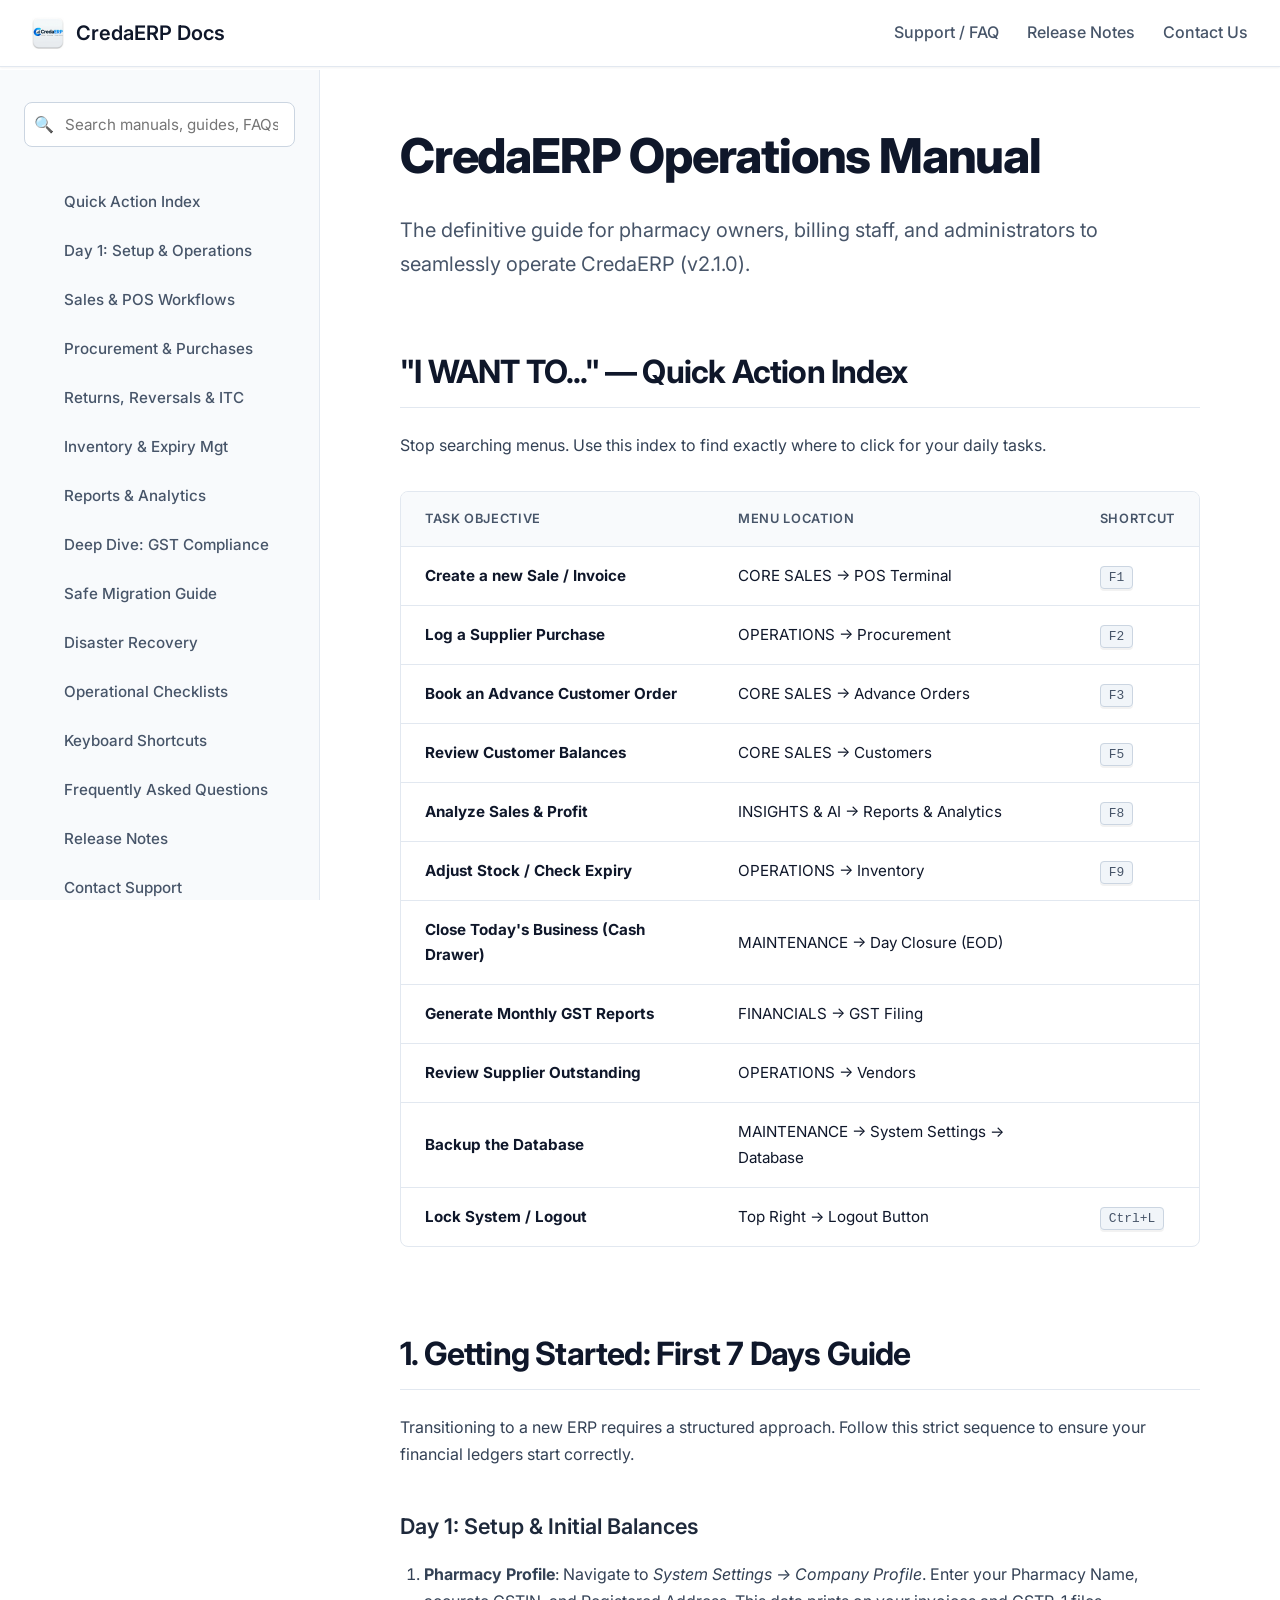
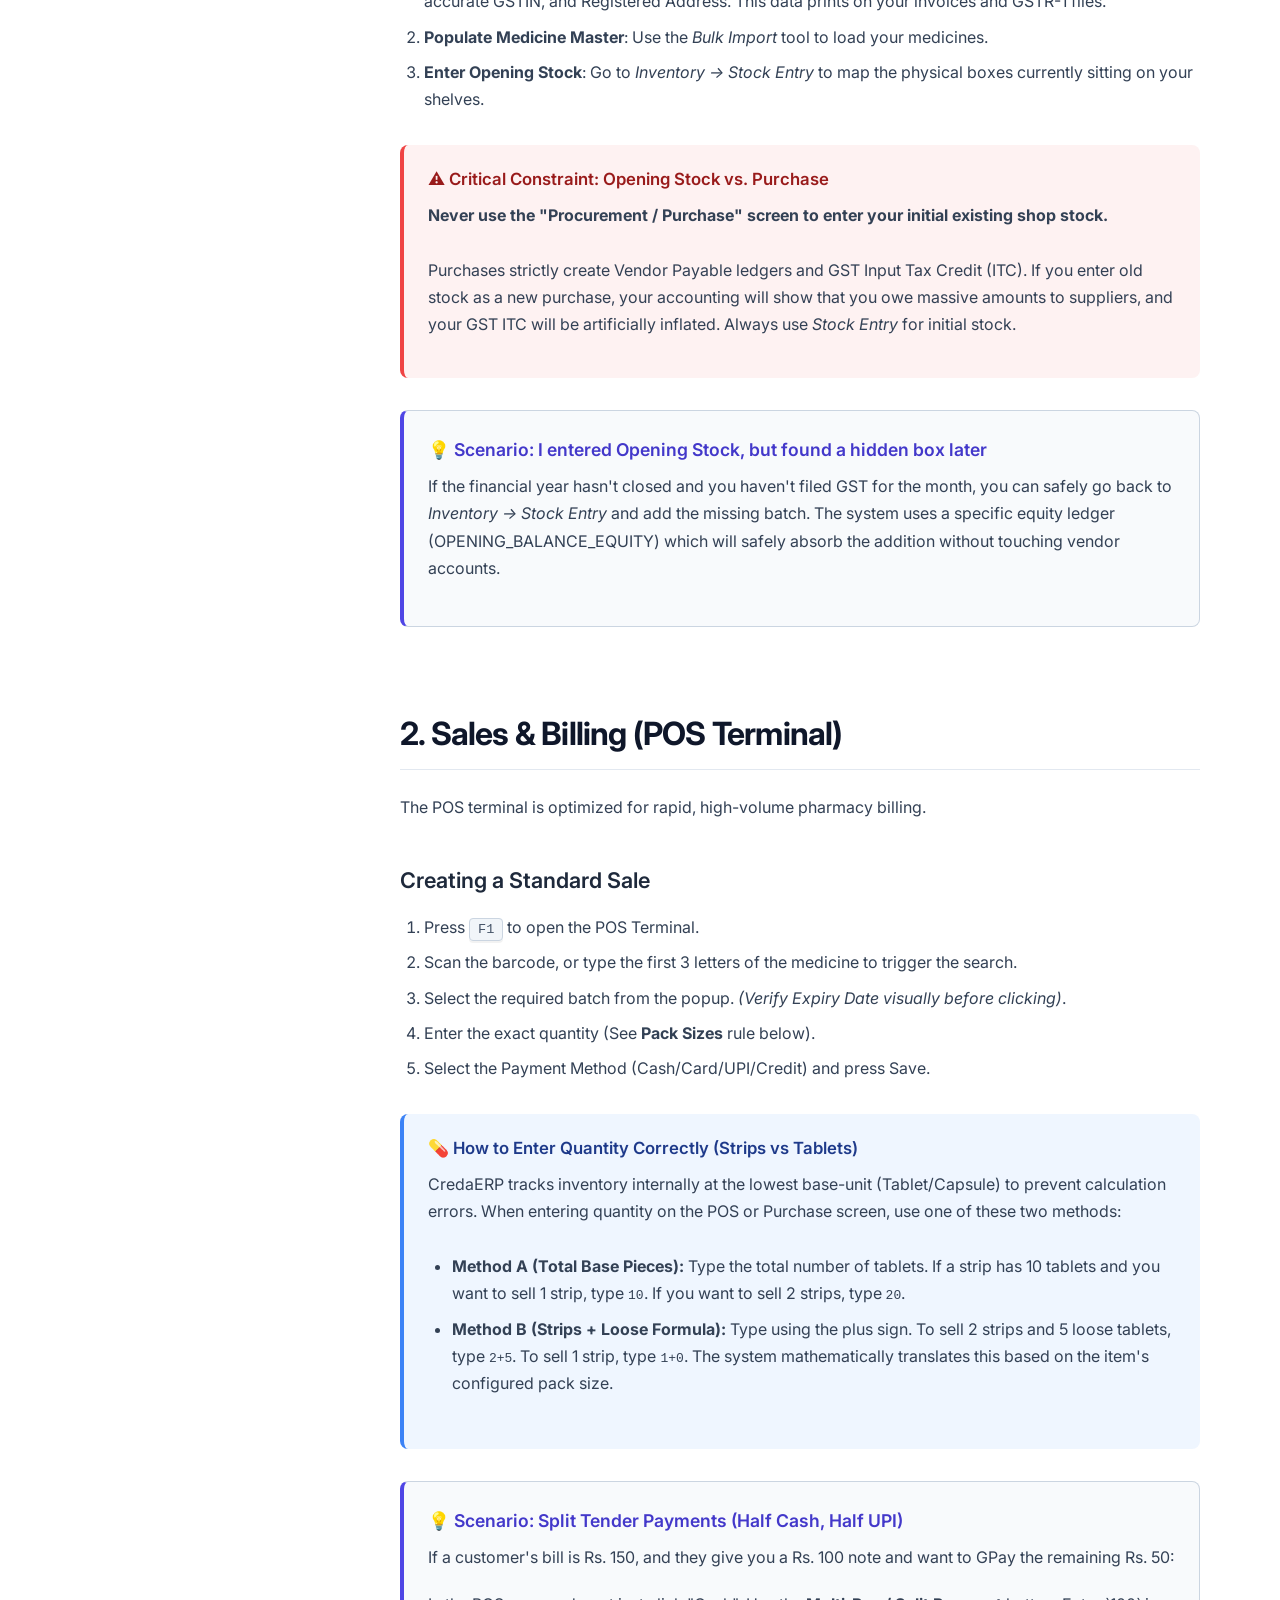
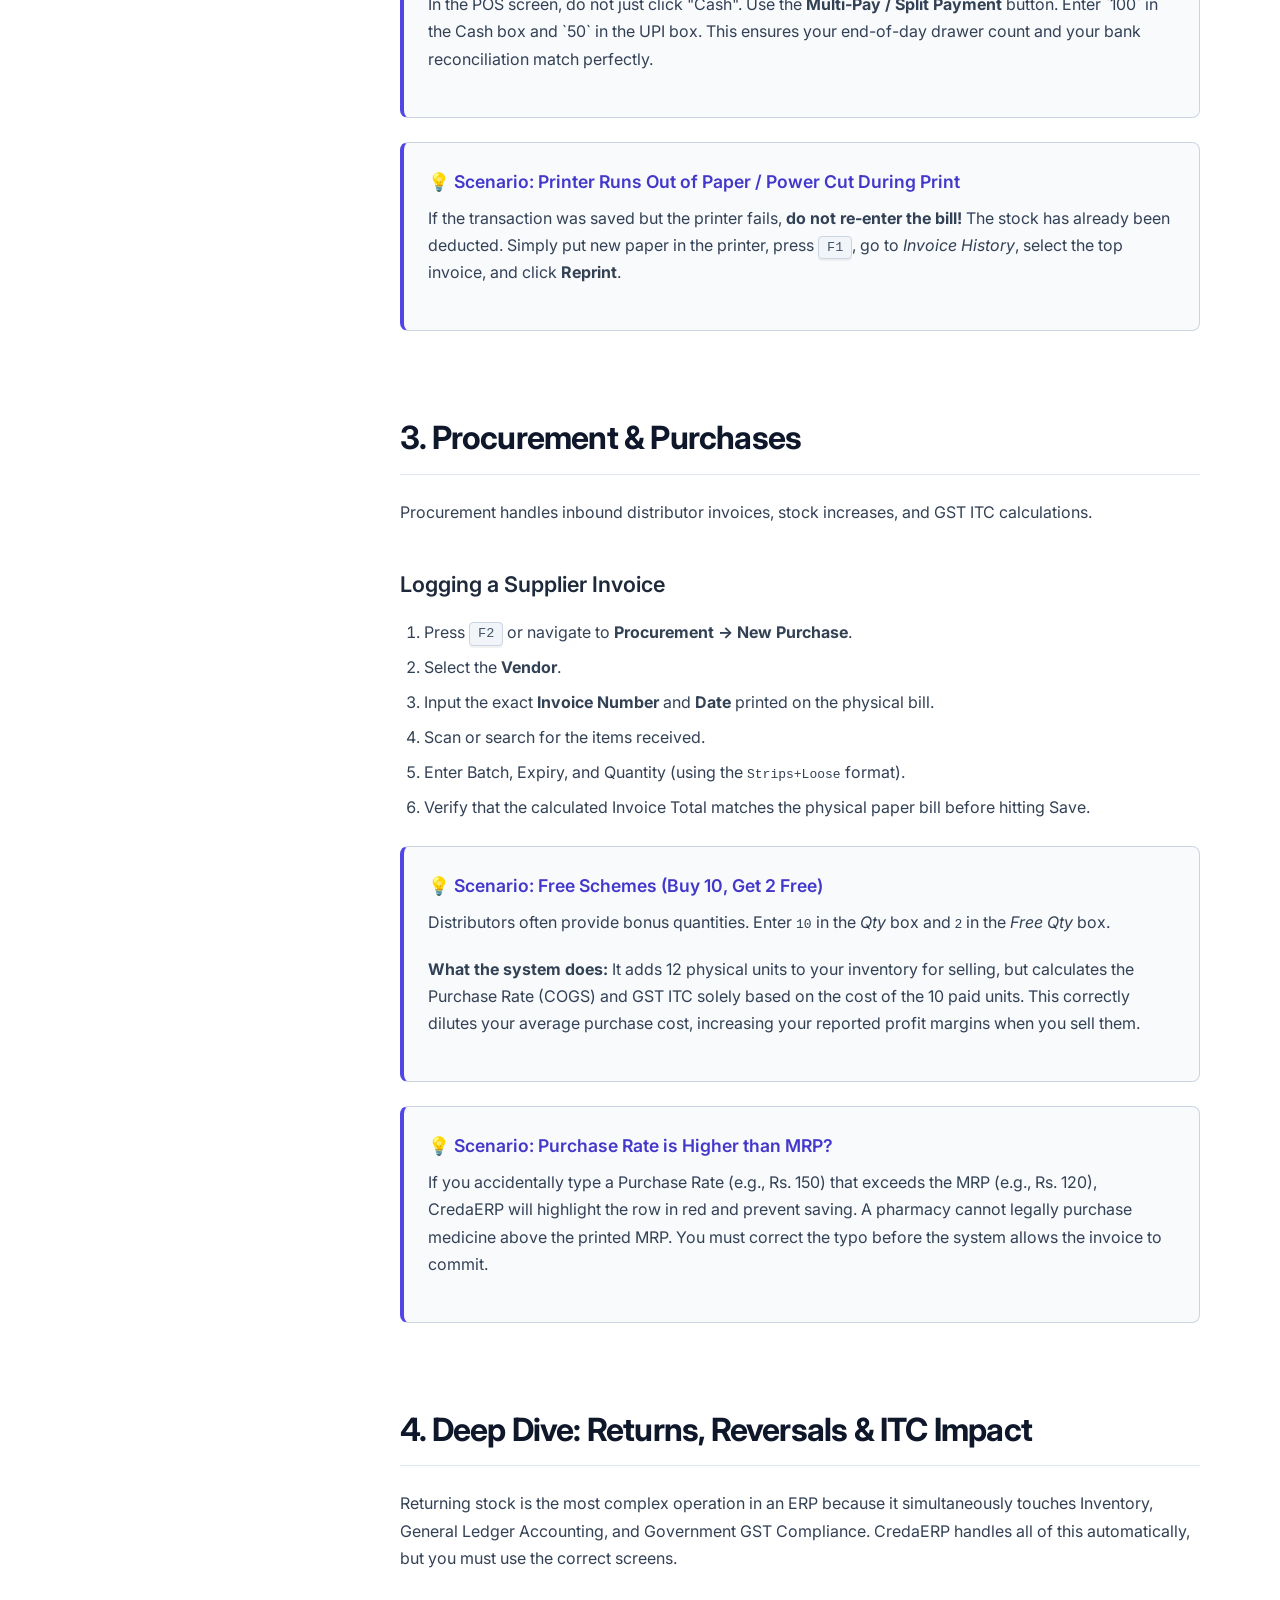
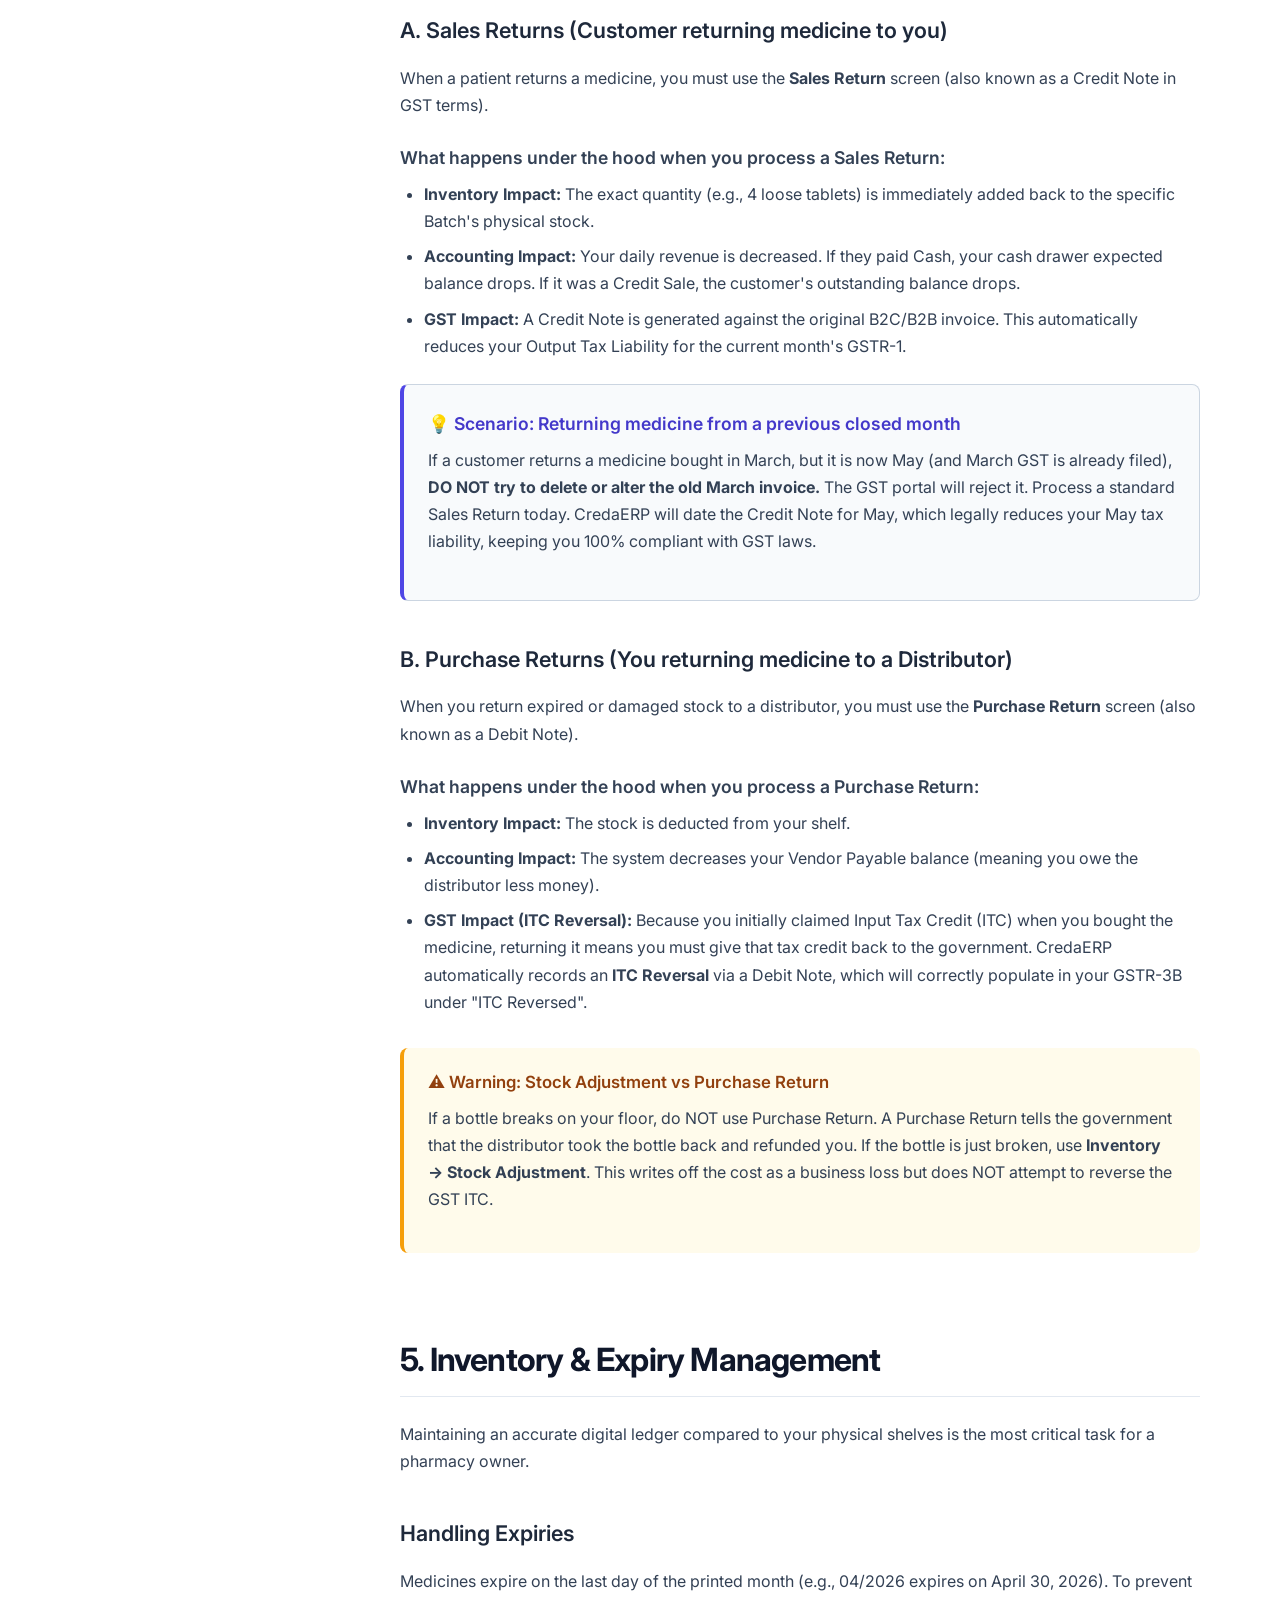
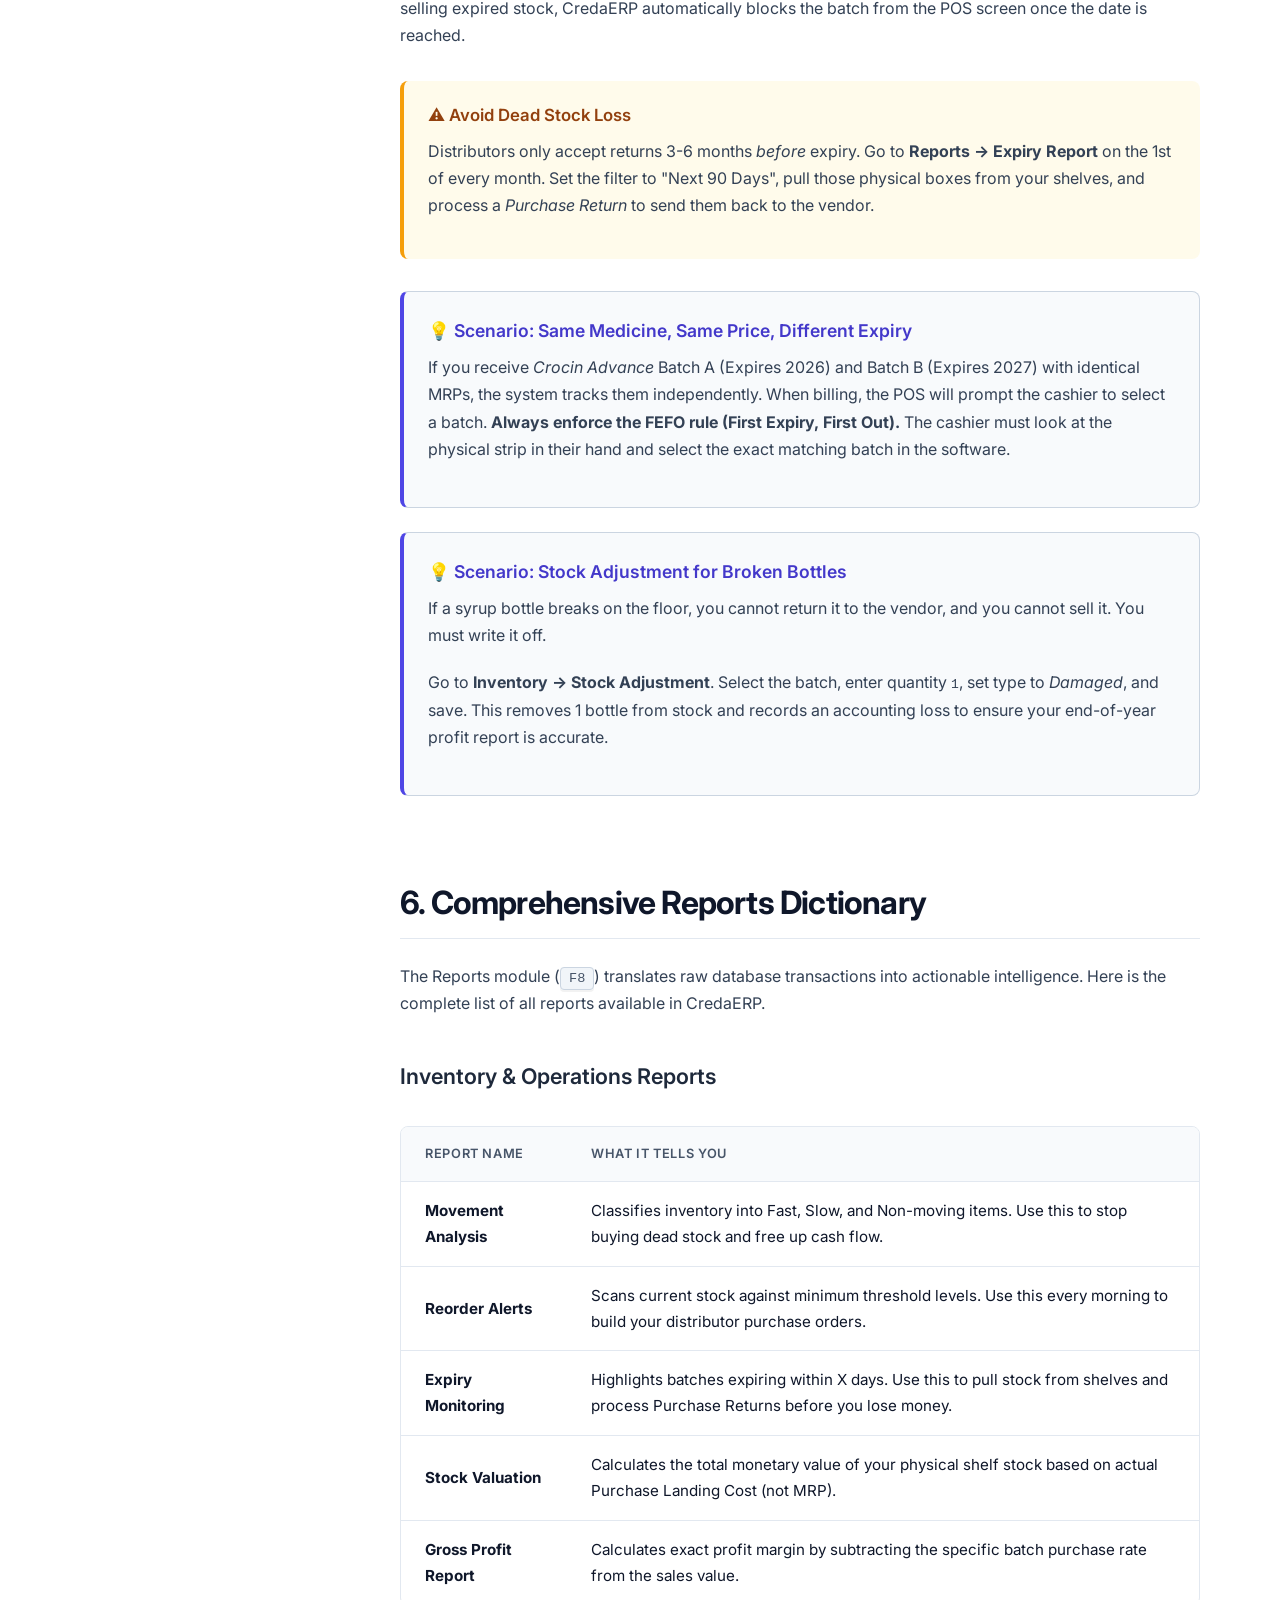
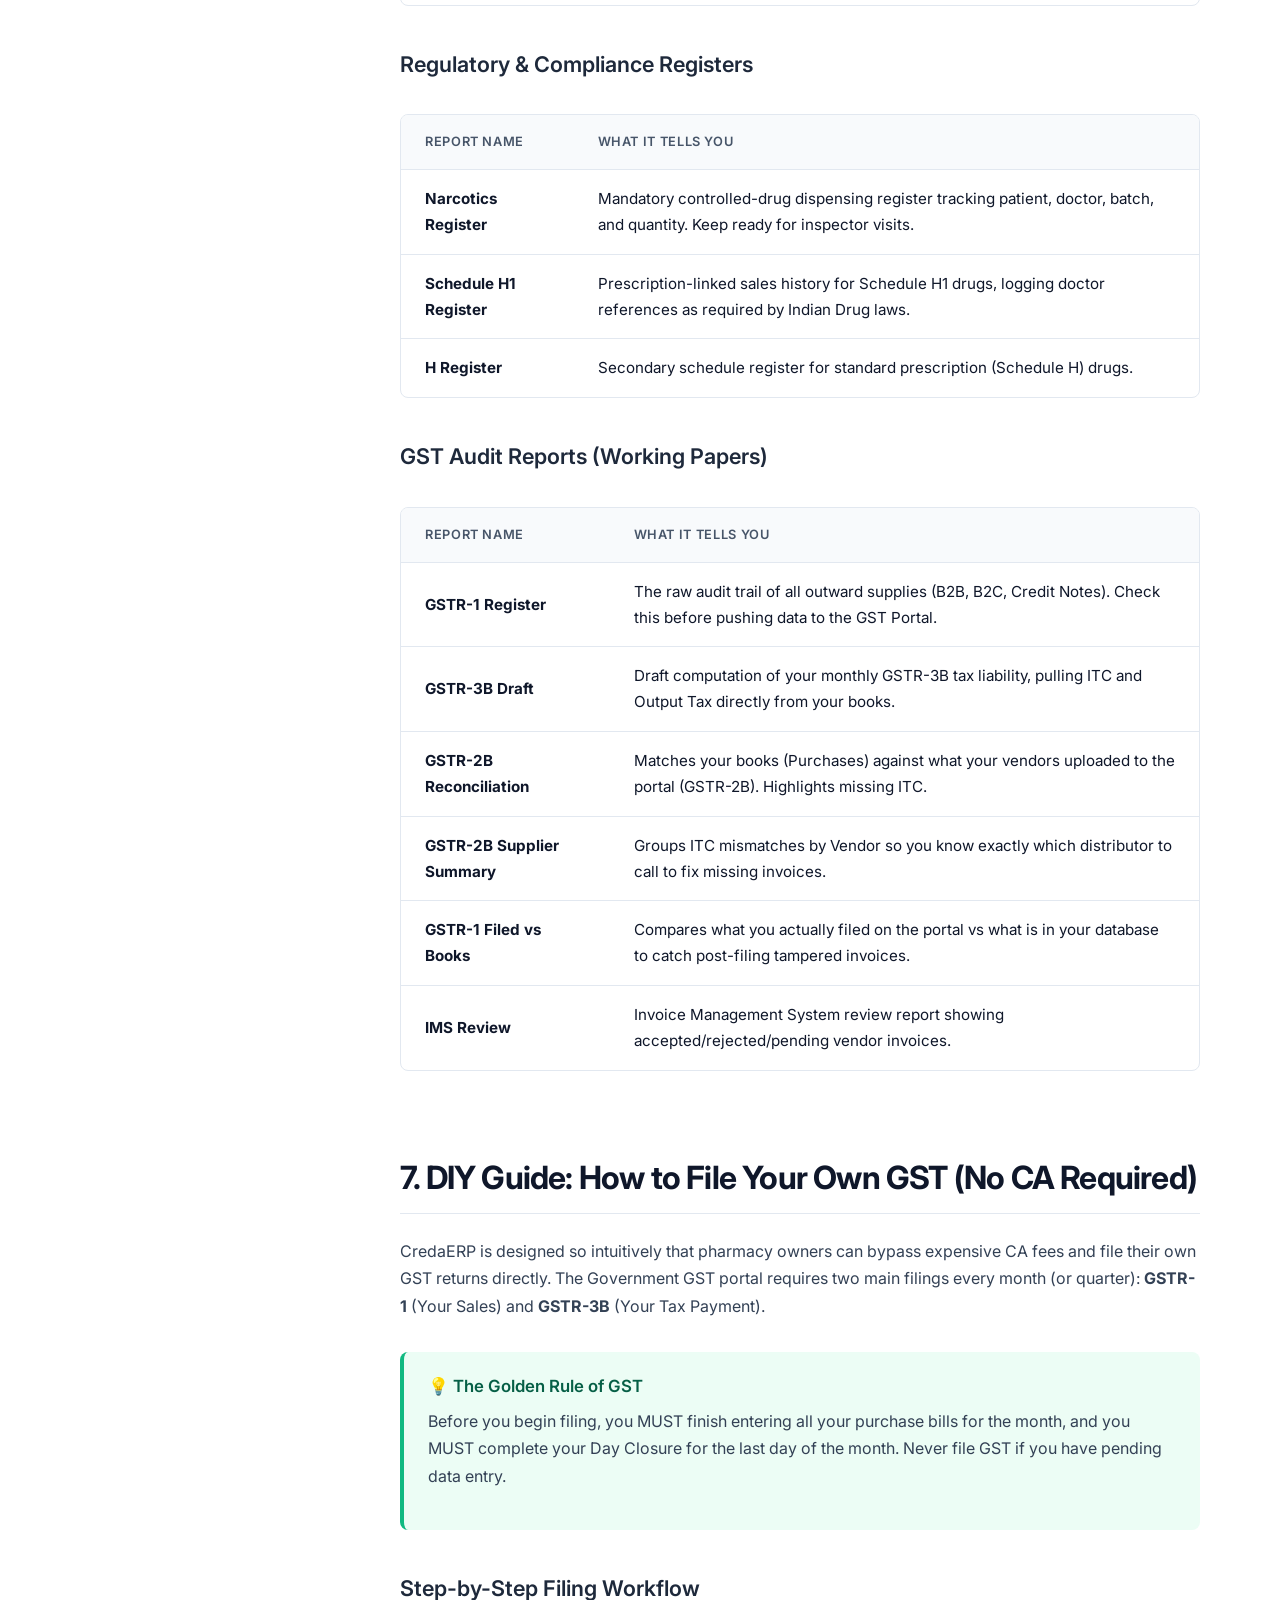
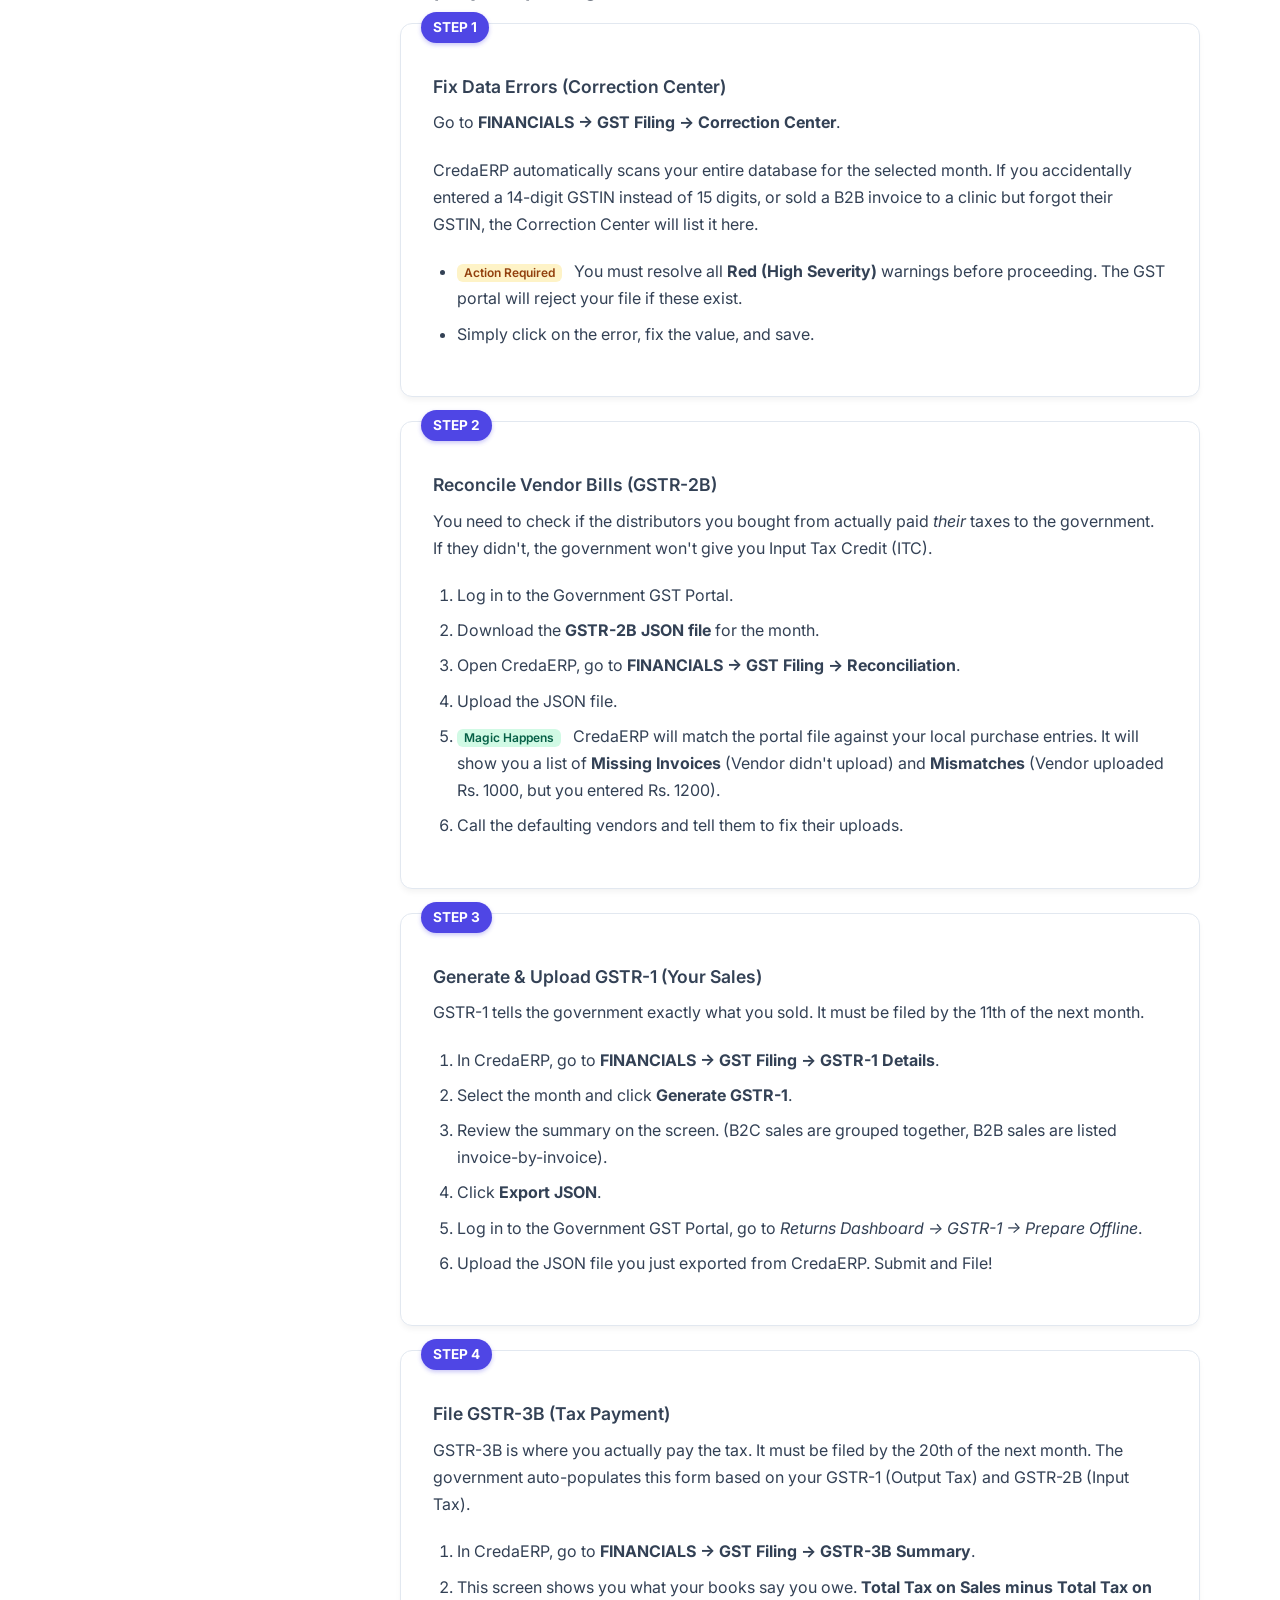
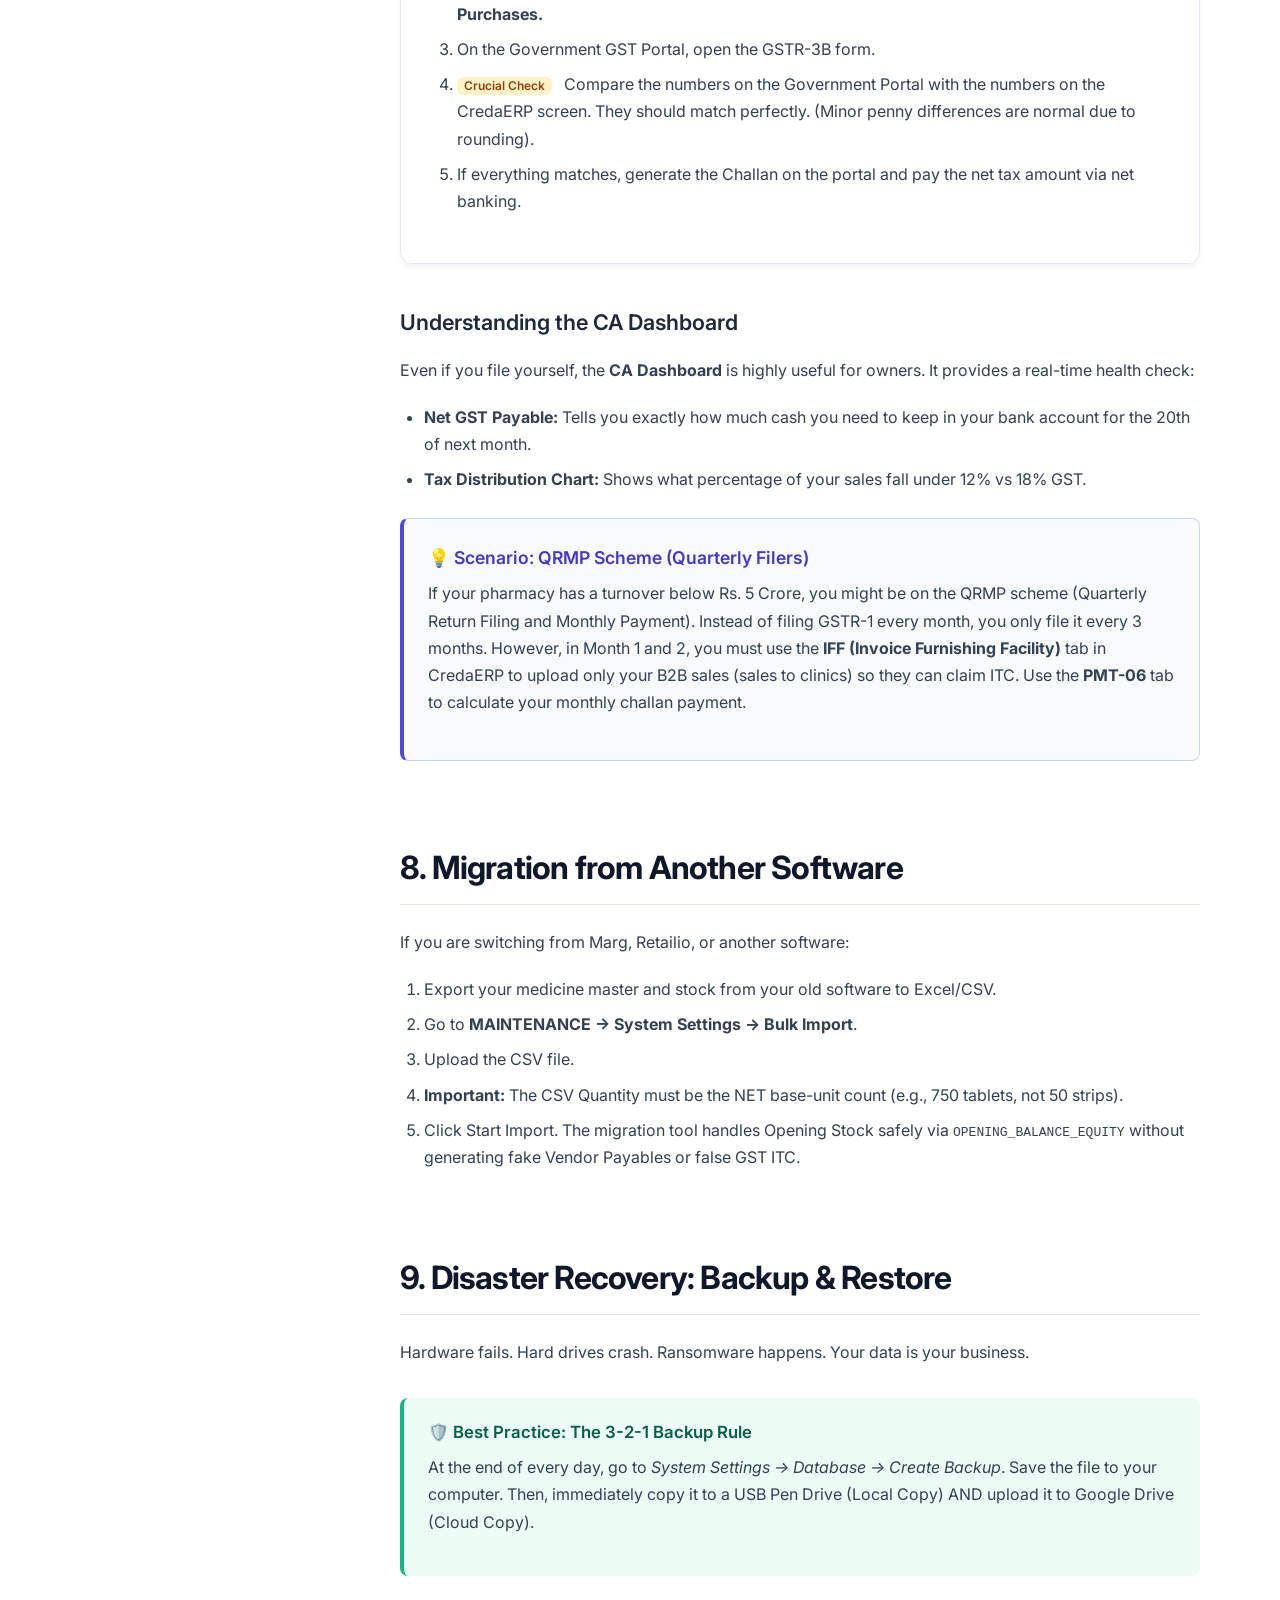
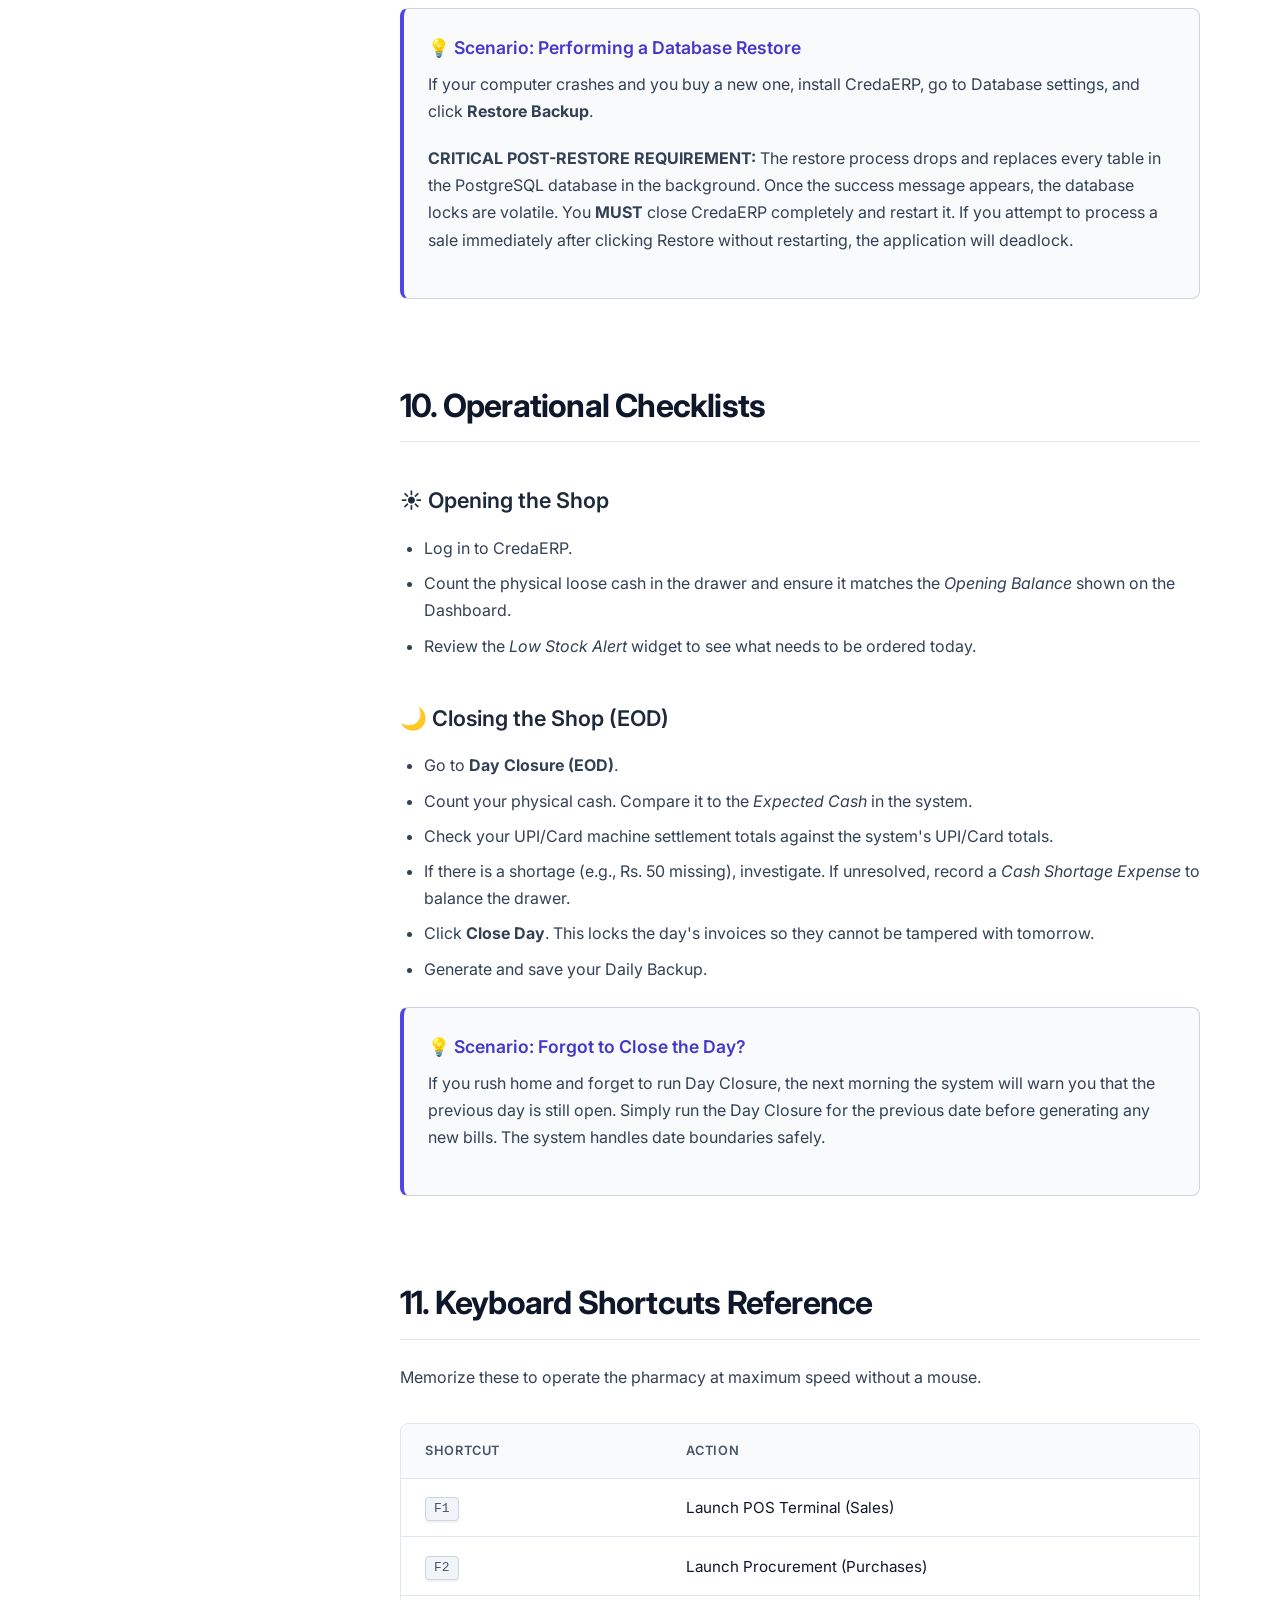
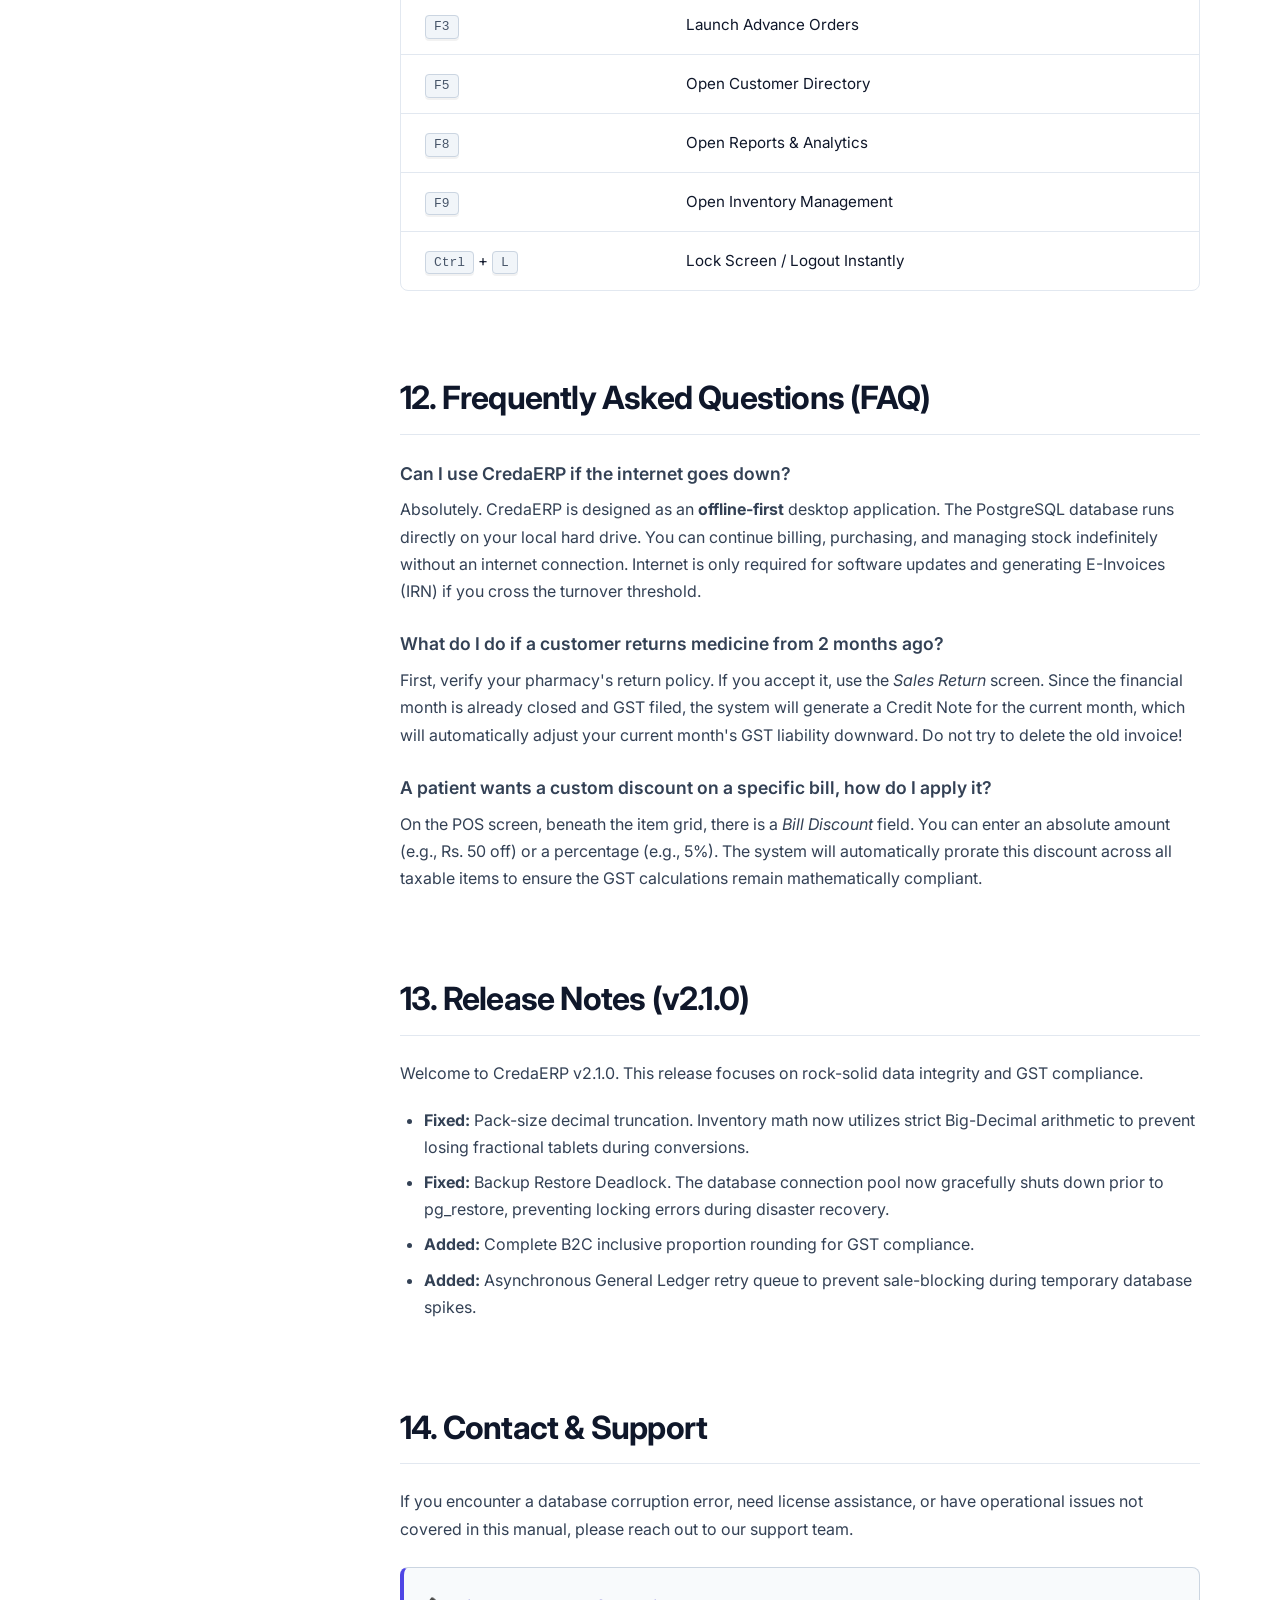
==== user-manual/index.html @ b92052d8 "Update index.html" ====
<!DOCTYPE html>
<html lang="en">
<head>
    <meta charset="UTF-8">
    <meta name="viewport" content="width=device-width, initial-scale=1.0">
    <title>CredaERP User Manual & Help Center</title>
    <link href="https://fonts.googleapis.com/css2?family=Inter:wght@300;400;500;600;700&display=swap" rel="stylesheet">
    <style>
        :root {
            --primary: #4f46e5;
            --primary-dark: #4338ca;
            --primary-light: #e0e7ff;
            --sidebar-bg: #f8fafc;
            --text-main: #0f172a;
            --text-muted: #475569;
            --border: #e2e8f0;
            --bg-main: #ffffff;
            --success: #10b981;
            --warning: #f59e0b;
            --danger: #ef4444;
            --info: #3b82f6;
        }

        * {
            box-sizing: border-box;
            margin: 0;
            padding: 0;
        }

        body {
            font-family: 'Inter', -apple-system, BlinkMacSystemFont, "Segoe UI", Roboto, sans-serif;
            color: var(--text-main);
            background-color: var(--bg-main);
            line-height: 1.7;
            display: flex;
            flex-direction: column;
            min-height: 100vh;
        }

        /* Top Navbar */
        .navbar {
            background-color: #ffffff;
            border-bottom: 1px solid var(--border);
            padding: 1rem 2rem;
            display: flex;
            align-items: center;
            justify-content: space-between;
            position: sticky;
            top: 0;
            z-index: 100;
            box-shadow: 0 1px 2px 0 rgba(0, 0, 0, 0.05);
        }

        .navbar-brand {
            font-size: 1.5rem;
            font-weight: 700;
            color: var(--primary);
            display: flex;
            align-items: center;
            gap: 0.75rem;
        }

        .navbar-brand span {
            color: var(--text-main);
            font-size: 1.25rem;
            font-weight: 600;
        }

        .navbar-links a {
            text-decoration: none;
            color: var(--text-muted);
            font-weight: 500;
            margin-left: 1.5rem;
            transition: color 0.2s;
        }

        .navbar-links a:hover {
            color: var(--primary);
        }

        /* Layout */
        .container {
            display: flex;
            flex: 1;
        }

        /* Sidebar Styling */
        .sidebar {
            width: 320px;
            background-color: var(--sidebar-bg);
            border-right: 1px solid var(--border);
            height: calc(100vh - 70px);
            position: sticky;
            top: 70px;
            overflow-y: auto;
            padding: 2rem 1.5rem;
            flex-shrink: 0;
        }

        .search-container {
            position: relative;
            margin-bottom: 2rem;
        }

        .search-box {
            width: 100%;
            padding: 0.75rem 1rem 0.75rem 2.5rem;
            border: 1px solid #cbd5e1;
            border-radius: 8px;
            font-family: 'Inter', sans-serif;
            font-size: 0.95rem;
            transition: all 0.2s;
            background-color: #ffffff;
        }
        
        .search-icon {
            position: absolute;
            left: 10px;
            top: 50%;
            transform: translateY(-50%);
            color: #94a3b8;
        }

        .search-box:focus {
            outline: none;
            border-color: var(--primary);
            box-shadow: 0 0 0 4px var(--primary-light);
        }

        .sidebar-nav {
            list-style: none;
        }

        .sidebar-nav li {
            margin-bottom: 0.25rem;
        }

        .sidebar-nav a {
            text-decoration: none;
            color: var(--text-muted);
            font-size: 0.95rem;
            font-weight: 500;
            display: block;
            padding: 0.6rem 1rem;
            border-radius: 6px;
            transition: all 0.2s ease;
        }

        .sidebar-nav a:hover {
            background-color: #f1f5f9;
            color: var(--text-main);
        }

        .sidebar-nav a.active {
            background-color: var(--primary-light);
            color: var(--primary-dark);
            font-weight: 600;
        }

        /* Main Content Styling */
        .main-content {
            flex-grow: 1;
            padding: 3rem 5rem;
            max-width: 1100px;
            margin: 0 auto;
        }

        .header {
            margin-bottom: 4rem;
        }

        .header h1 {
            font-size: 3rem;
            font-weight: 800;
            letter-spacing: -0.025em;
            color: #0f172a;
            margin-bottom: 1rem;
        }

        .header p {
            color: var(--text-muted);
            font-size: 1.25rem;
            max-width: 800px;
        }

        section {
            margin-bottom: 5rem;
            scroll-margin-top: 100px;
        }

        h2 {
            font-size: 2rem;
            margin-bottom: 1.5rem;
            color: #0f172a;
            font-weight: 700;
            letter-spacing: -0.025em;
            padding-bottom: 0.5rem;
            border-bottom: 1px solid var(--border);
        }

        h3 {
            font-size: 1.35rem;
            margin-top: 2.5rem;
            margin-bottom: 1rem;
            color: #1e293b;
            font-weight: 600;
        }
        
        h4 {
            font-size: 1.1rem;
            margin-top: 1.5rem;
            margin-bottom: 0.5rem;
            color: #334155;
            font-weight: 600;
        }

        p {
            margin-bottom: 1.25rem;
            color: #334155;
        }

        ul, ol {
            margin-bottom: 1.5rem;
            padding-left: 1.5rem;
            color: #334155;
        }

        li {
            margin-bottom: 0.5rem;
        }

        /* Callouts / Alerts */
        .callout {
            padding: 1.25rem 1.5rem;
            border-radius: 8px;
            margin: 2rem 0;
            border-left: 4px solid;
            display: flex;
            flex-direction: column;
            gap: 0.5rem;
        }
        
        .callout-header {
            display: flex;
            align-items: center;
            font-weight: 600;
            font-size: 1.05rem;
            gap: 0.5rem;
        }

        .callout.info {
            border-left-color: var(--info);
            background-color: #eff6ff;
            color: #1e3a8a;
        }

        .callout.warning {
            border-left-color: var(--warning);
            background-color: #fffbeb;
            color: #92400e;
        }

        .callout.danger {
            border-left-color: var(--danger);
            background-color: #fef2f2;
            color: #991b1b;
        }
        
        .callout.success {
            border-left-color: var(--success);
            background-color: #ecfdf5;
            color: #065f46;
        }

        /* Tables */
        .table-wrapper {
            overflow-x: auto;
            margin: 2rem 0;
            border-radius: 8px;
            border: 1px solid var(--border);
        }

        table {
            width: 100%;
            border-collapse: collapse;
            font-size: 0.95rem;
        }

        th, td {
            padding: 1rem 1.5rem;
            border-bottom: 1px solid var(--border);
            text-align: left;
        }

        th {
            background-color: #f8fafc;
            font-weight: 600;
            color: #475569;
            text-transform: uppercase;
            font-size: 0.8rem;
            letter-spacing: 0.05em;
        }
        
        tr:last-child td {
            border-bottom: none;
        }

        /* Keyboard shortcuts */
        kbd {
            background-color: #f1f5f9;
            border: 1px solid #cbd5e1;
            border-radius: 4px;
            padding: 0.2rem 0.5rem;
            font-size: 0.85em;
            font-family: ui-monospace, SFMono-Regular, Menlo, Monaco, Consolas, monospace;
            box-shadow: 0 2px 0 rgba(0,0,0,0.05);
            color: #475569;
            font-weight: 500;
        }
        
        /* Scenario styling (replaces edge cases) */
        .scenario-box {
            background-color: #f8fafc; border: 1px solid #cbd5e1; border-radius: 8px;
            padding: 1.5rem; margin: 1.5rem 0;
            border-left: 4px solid var(--primary);
        }
        .scenario-box h4 { 
            margin-top: 0; color: var(--primary-dark); display: flex; align-items: center; gap: 0.5rem; 
        }

        
        /* Search Dropdown */
        .search-results {
            position: absolute; top: 100%; left: 0; right: 0; background: white;
            border: 1px solid var(--border); border-radius: 6px;
            box-shadow: 0 10px 15px -3px rgba(0, 0, 0, 0.1); max-height: 350px;
            overflow-y: auto; z-index: 50; list-style: none; margin-top: 5px; display: none;
        }
        .search-results li { margin: 0; border-bottom: 1px solid var(--border); }
        .search-results li:last-child { border-bottom: none; }
        .search-results a {
            display: block; padding: 0.75rem 1rem; color: var(--text-main);
            text-decoration: none; font-size: 0.9rem;
        }
        .search-results a:hover { background-color: var(--primary-light); color: var(--primary-dark); }
        .search-match {
            font-size: 0.75rem; color: var(--text-muted); display: block;
            margin-top: 0.25rem; white-space: nowrap; overflow: hidden; text-overflow: ellipsis;
        }
        
        /* Step Cards for Tutorials */
        .step-card {
            background: #ffffff;
            border: 1px solid var(--border);
            border-radius: 12px;
            padding: 1.5rem 2rem;
            margin-bottom: 1.5rem;
            box-shadow: 0 4px 6px -1px rgba(0, 0, 0, 0.05);
            position: relative;
        }
        .step-number {
            position: absolute;
            top: -12px;
            left: 20px;
            background: var(--primary);
            color: white;
            font-weight: 700;
            font-size: 0.85rem;
            padding: 4px 12px;
            border-radius: 20px;
            box-shadow: 0 2px 4px rgba(79, 70, 229, 0.3);
        }
        .badge {
            display: inline-block;
            padding: 0.25em 0.6em;
            font-size: 0.75rem;
            font-weight: 600;
            line-height: 1;
            text-align: center;
            white-space: nowrap;
            vertical-align: baseline;
            border-radius: 0.375rem;
            background-color: var(--primary-light);
            color: var(--primary-dark);
            margin-right: 0.5rem;
        }
        .badge.warning { background-color: #fef3c7; color: #92400e; }
        .badge.success { background-color: #d1fae5; color: #065f46; }
        /* Mobile Responsiveness */
        @media (max-width: 1024px) {
            .main-content {
                padding: 3rem 2rem;
            }
        }
        
        @media (max-width: 768px) {
            .container {
                flex-direction: column;
            }
            .sidebar {
                width: 100%;
                height: auto;
                position: relative;
                top: 0;
                padding: 1.5rem;
                border-right: none;
                border-bottom: 1px solid var(--border);
            }
            .main-content {
                padding: 2rem 1.5rem;
            }
            .navbar-links {
                display: none;
            }
        }
    </style>
</head>
<body>

    <!-- Top Navbar -->
    <nav class="navbar">
        <div class="navbar-brand">
            <img src="../images/logo.png" alt="CredaERP Logo" style="height: 32px; width: auto; border-radius: 4px;">
            <span>CredaERP Docs</span>
        </div>
        <div class="navbar-links">
            <a href="#faq">Support / FAQ</a>
            <a href="#release-notes">Release Notes</a>
            <a href="#contact-us">Contact Us</a>
        </div>
    </nav>

    <div class="container">
        <!-- Sidebar Navigation -->
        <aside class="sidebar">
            
            <div class="search-container">
                <span class="search-icon">🔍</span>
                <input type="text" id="searchInput" class="search-box" placeholder="Search manuals, guides, FAQs...">
                <ul id="searchResults" class="search-results"></ul>
            </div>
            
            <ul class="sidebar-nav" id="navMenu">
                <li><a href="#quick-action" class="active">Quick Action Index</a></li>
                <li><a href="#getting-started">Day 1: Setup & Operations</a></li>
                <li><a href="#sales-billing">Sales & POS Workflows</a></li>
                <li><a href="#purchase">Procurement & Purchases</a></li>
                <li><a href="#returns-reversals">Returns, Reversals & ITC</a></li>
                <li><a href="#inventory">Inventory & Expiry Mgt</a></li>
                <li><a href="#reports">Reports & Analytics</a></li>
                <li><a href="#gst-compliance">Deep Dive: GST Compliance</a></li>
                <li><a href="#migration">Safe Migration Guide</a></li>
                <li><a href="#backup-restore">Disaster Recovery</a></li>
                <li><a href="#checklists">Operational Checklists</a></li>
                <li><a href="#keyboard-shortcuts">Keyboard Shortcuts</a></li>
                <li><a href="#faq">Frequently Asked Questions</a></li>
                <li><a href="#release-notes">Release Notes</a></li>
                <li><a href="#contact-us">Contact Support</a></li>
            </ul>
        </aside>

        <!-- Main Content Area -->
        <main class="main-content">
            <header class="header">
                <h1>CredaERP Operations Manual</h1>
                <p>The definitive guide for pharmacy owners, billing staff, and administrators to seamlessly operate CredaERP (v2.1.0).</p>
            </header>

            <div id="contentSections">
                
                <!-- Quick Action Index -->
                <section id="quick-action">
                    <h2>"I WANT TO..." — Quick Action Index</h2>
                    <p>Stop searching menus. Use this index to find exactly where to click for your daily tasks.</p>
                    <div class="table-wrapper">
                        <table>
                            <thead>
                                <tr>
                                    <th>Task Objective</th>
                                    <th>Menu Location</th>
                                    <th>Shortcut</th>
                                </tr>
                            </thead>
                            <tbody>
                                <tr>
                                    <td><strong>Create a new Sale / Invoice</strong></td>
                                    <td>CORE SALES &rarr; POS Terminal</td>
                                    <td><kbd>F1</kbd></td>
                                </tr>
                                <tr>
                                    <td><strong>Log a Supplier Purchase</strong></td>
                                    <td>OPERATIONS &rarr; Procurement</td>
                                    <td><kbd>F2</kbd></td>
                                </tr>
                                <tr>
                                    <td><strong>Book an Advance Customer Order</strong></td>
                                    <td>CORE SALES &rarr; Advance Orders</td>
                                    <td><kbd>F3</kbd></td>
                                </tr>
                                <tr>
                                    <td><strong>Review Customer Balances</strong></td>
                                    <td>CORE SALES &rarr; Customers</td>
                                    <td><kbd>F5</kbd></td>
                                </tr>
                                <tr>
                                    <td><strong>Analyze Sales & Profit</strong></td>
                                    <td>INSIGHTS & AI &rarr; Reports & Analytics</td>
                                    <td><kbd>F8</kbd></td>
                                </tr>
                                <tr>
                                    <td><strong>Adjust Stock / Check Expiry</strong></td>
                                    <td>OPERATIONS &rarr; Inventory</td>
                                    <td><kbd>F9</kbd></td>
                                </tr>
                                <tr>
                                    <td><strong>Close Today's Business (Cash Drawer)</strong></td>
                                    <td>MAINTENANCE &rarr; Day Closure (EOD)</td>
                                    <td></td>
                                </tr>
                                <tr>
                                    <td><strong>Generate Monthly GST Reports</strong></td>
                                    <td>FINANCIALS &rarr; GST Filing</td>
                                    <td></td>
                                </tr>
                                <tr>
                                    <td><strong>Review Supplier Outstanding</strong></td>
                                    <td>OPERATIONS &rarr; Vendors</td>
                                    <td></td>
                                </tr>
                                <tr>
                                    <td><strong>Backup the Database</strong></td>
                                    <td>MAINTENANCE &rarr; System Settings &rarr; Database</td>
                                    <td></td>
                                </tr>
                                <tr>
                                    <td><strong>Lock System / Logout</strong></td>
                                    <td>Top Right &rarr; Logout Button</td>
                                    <td><kbd>Ctrl+L</kbd></td>
                                </tr>
                            </tbody>
                        </table>
                    </div>
                </section>

                <!-- Getting Started -->
                <section id="getting-started">
                    <h2>1. Getting Started: First 7 Days Guide</h2>
                    <p>Transitioning to a new ERP requires a structured approach. Follow this strict sequence to ensure your financial ledgers start correctly.</p>
                    
                    <h3>Day 1: Setup & Initial Balances</h3>
                    <ol>
                        <li><strong>Pharmacy Profile</strong>: Navigate to <em>System Settings &rarr; Company Profile</em>. Enter your Pharmacy Name, accurate GSTIN, and Registered Address. This data prints on your invoices and GSTR-1 files.</li>
                        <li><strong>Populate Medicine Master</strong>: Use the <em>Bulk Import</em> tool to load your medicines.</li>
                        <li><strong>Enter Opening Stock</strong>: Go to <em>Inventory &rarr; Stock Entry</em> to map the physical boxes currently sitting on your shelves.</li>
                    </ol>
                    
                    <div class="callout danger">
                        <div class="callout-header">⚠️ Critical Constraint: Opening Stock vs. Purchase</div>
                        <p><strong>Never use the "Procurement / Purchase" screen to enter your initial existing shop stock.</strong></p>
                        <p>Purchases strictly create Vendor Payable ledgers and GST Input Tax Credit (ITC). If you enter old stock as a new purchase, your accounting will show that you owe massive amounts to suppliers, and your GST ITC will be artificially inflated. Always use <em>Stock Entry</em> for initial stock.</p>
                    </div>

                    <div class="scenario-box">
                        <h4>💡 Scenario: I entered Opening Stock, but found a hidden box later</h4>
                        <p>If the financial year hasn't closed and you haven't filed GST for the month, you can safely go back to <em>Inventory &rarr; Stock Entry</em> and add the missing batch. The system uses a specific equity ledger (OPENING_BALANCE_EQUITY) which will safely absorb the addition without touching vendor accounts.</p>
                    </div>
                </section>

                <!-- Sales & Billing -->
                <section id="sales-billing">
                    <h2>2. Sales & Billing (POS Terminal)</h2>
                    <p>The POS terminal is optimized for rapid, high-volume pharmacy billing.</p>
                    
                    <h3>Creating a Standard Sale</h3>
                    <ol>
                        <li>Press <kbd>F1</kbd> to open the POS Terminal.</li>
                        <li>Scan the barcode, or type the first 3 letters of the medicine to trigger the search.</li>
                        <li>Select the required batch from the popup. <em>(Verify Expiry Date visually before clicking)</em>.</li>
                        <li>Enter the exact quantity (See <strong>Pack Sizes</strong> rule below).</li>
                        <li>Select the Payment Method (Cash/Card/UPI/Credit) and press Save.</li>
                    </ol>
                    
                    <div class="callout info">
                        <div class="callout-header">💊 How to Enter Quantity Correctly (Strips vs Tablets)</div>
                        <p>CredaERP tracks inventory internally at the lowest base-unit (Tablet/Capsule) to prevent calculation errors. When entering quantity on the POS or Purchase screen, use one of these two methods:</p>
                        <ul>
                            <li><strong>Method A (Total Base Pieces):</strong> Type the total number of tablets. If a strip has 10 tablets and you want to sell 1 strip, type <code>10</code>. If you want to sell 2 strips, type <code>20</code>.</li>
                            <li><strong>Method B (Strips + Loose Formula):</strong> Type using the plus sign. To sell 2 strips and 5 loose tablets, type <code>2+5</code>. To sell 1 strip, type <code>1+0</code>. The system mathematically translates this based on the item's configured pack size.</li>
                        </ul>
                    </div>

                    <div class="scenario-box">
                        <h4>💡 Scenario: Split Tender Payments (Half Cash, Half UPI)</h4>
                        <p>If a customer's bill is Rs. 150, and they give you a Rs. 100 note and want to GPay the remaining Rs. 50:</p>
                        <p>In the POS screen, do not just click "Cash". Use the <strong>Multi-Pay / Split Payment</strong> button. Enter `100` in the Cash box and `50` in the UPI box. This ensures your end-of-day drawer count and your bank reconciliation match perfectly.</p>
                    </div>
                    
                    <div class="scenario-box">
                        <h4>💡 Scenario: Printer Runs Out of Paper / Power Cut During Print</h4>
                        <p>If the transaction was saved but the printer fails, <strong>do not re-enter the bill!</strong> The stock has already been deducted. Simply put new paper in the printer, press <kbd>F1</kbd>, go to <em>Invoice History</em>, select the top invoice, and click <strong>Reprint</strong>.</p>
                    </div>
                </section>

                <!-- Purchase -->
                <section id="purchase">
                    <h2>3. Procurement & Purchases</h2>
                    <p>Procurement handles inbound distributor invoices, stock increases, and GST ITC calculations.</p>
                    
                    <h3>Logging a Supplier Invoice</h3>
                    <ol>
                        <li>Press <kbd>F2</kbd> or navigate to <strong>Procurement &rarr; New Purchase</strong>.</li>
                        <li>Select the <strong>Vendor</strong>.</li>
                        <li>Input the exact <strong>Invoice Number</strong> and <strong>Date</strong> printed on the physical bill.</li>
                        <li>Scan or search for the items received.</li>
                        <li>Enter Batch, Expiry, and Quantity (using the <code>Strips+Loose</code> format).</li>
                        <li>Verify that the calculated Invoice Total matches the physical paper bill before hitting Save.</li>
                    </ol>

                    <div class="scenario-box">
                        <h4>💡 Scenario: Free Schemes (Buy 10, Get 2 Free)</h4>
                        <p>Distributors often provide bonus quantities. Enter <code>10</code> in the <em>Qty</em> box and <code>2</code> in the <em>Free Qty</em> box.</p>
                        <p><strong>What the system does:</strong> It adds 12 physical units to your inventory for selling, but calculates the Purchase Rate (COGS) and GST ITC solely based on the cost of the 10 paid units. This correctly dilutes your average purchase cost, increasing your reported profit margins when you sell them.</p>
                    </div>
                    
                    <div class="scenario-box">
                        <h4>💡 Scenario: Purchase Rate is Higher than MRP?</h4>
                        <p>If you accidentally type a Purchase Rate (e.g., Rs. 150) that exceeds the MRP (e.g., Rs. 120), CredaERP will highlight the row in red and prevent saving. A pharmacy cannot legally purchase medicine above the printed MRP. You must correct the typo before the system allows the invoice to commit.</p>
                    </div>
                </section>

                <!-- Returns & Reversals -->
                <section id="returns-reversals">
                    <h2>4. Deep Dive: Returns, Reversals & ITC Impact</h2>
                    <p>Returning stock is the most complex operation in an ERP because it simultaneously touches Inventory, General Ledger Accounting, and Government GST Compliance. CredaERP handles all of this automatically, but you must use the correct screens.</p>

                    <h3>A. Sales Returns (Customer returning medicine to you)</h3>
                    <p>When a patient returns a medicine, you must use the <strong>Sales Return</strong> screen (also known as a Credit Note in GST terms).</p>
                    
                    <h4>What happens under the hood when you process a Sales Return:</h4>
                    <ul>
                        <li><strong>Inventory Impact:</strong> The exact quantity (e.g., 4 loose tablets) is immediately added back to the specific Batch's physical stock.</li>
                        <li><strong>Accounting Impact:</strong> Your daily revenue is decreased. If they paid Cash, your cash drawer expected balance drops. If it was a Credit Sale, the customer's outstanding balance drops.</li>
                        <li><strong>GST Impact:</strong> A Credit Note is generated against the original B2C/B2B invoice. This automatically reduces your Output Tax Liability for the current month's GSTR-1.</li>
                    </ul>

                    <div class="scenario-box">
                        <h4>💡 Scenario: Returning medicine from a previous closed month</h4>
                        <p>If a customer returns a medicine bought in March, but it is now May (and March GST is already filed), <strong>DO NOT try to delete or alter the old March invoice.</strong> The GST portal will reject it. Process a standard Sales Return today. CredaERP will date the Credit Note for May, which legally reduces your May tax liability, keeping you 100% compliant with GST laws.</p>
                    </div>

                    <h3>B. Purchase Returns (You returning medicine to a Distributor)</h3>
                    <p>When you return expired or damaged stock to a distributor, you must use the <strong>Purchase Return</strong> screen (also known as a Debit Note).</p>

                    <h4>What happens under the hood when you process a Purchase Return:</h4>
                    <ul>
                        <li><strong>Inventory Impact:</strong> The stock is deducted from your shelf.</li>
                        <li><strong>Accounting Impact:</strong> The system decreases your Vendor Payable balance (meaning you owe the distributor less money).</li>
                        <li><strong>GST Impact (ITC Reversal):</strong> Because you initially claimed Input Tax Credit (ITC) when you bought the medicine, returning it means you must give that tax credit back to the government. CredaERP automatically records an <strong>ITC Reversal</strong> via a Debit Note, which will correctly populate in your GSTR-3B under "ITC Reversed".</li>
                    </ul>

                    <div class="callout warning">
                        <div class="callout-header">⚠️ Warning: Stock Adjustment vs Purchase Return</div>
                        <p>If a bottle breaks on your floor, do NOT use Purchase Return. A Purchase Return tells the government that the distributor took the bottle back and refunded you. If the bottle is just broken, use <strong>Inventory &rarr; Stock Adjustment</strong>. This writes off the cost as a business loss but does NOT attempt to reverse the GST ITC.</p>
                    </div>
                </section>

                <!-- Inventory & Stock -->
                <section id="inventory">
                    <h2>5. Inventory & Expiry Management</h2>
                    <p>Maintaining an accurate digital ledger compared to your physical shelves is the most critical task for a pharmacy owner.</p>

                    <h3>Handling Expiries</h3>
                    <p>Medicines expire on the last day of the printed month (e.g., 04/2026 expires on April 30, 2026). To prevent selling expired stock, CredaERP automatically blocks the batch from the POS screen once the date is reached.</p>
                    
                    <div class="callout warning">
                        <div class="callout-header">⚠️ Avoid Dead Stock Loss</div>
                        <p>Distributors only accept returns 3-6 months <em>before</em> expiry. Go to <strong>Reports &rarr; Expiry Report</strong> on the 1st of every month. Set the filter to "Next 90 Days", pull those physical boxes from your shelves, and process a <em>Purchase Return</em> to send them back to the vendor.</p>
                    </div>

                    <div class="scenario-box">
                        <h4>💡 Scenario: Same Medicine, Same Price, Different Expiry</h4>
                        <p>If you receive <em>Crocin Advance</em> Batch A (Expires 2026) and Batch B (Expires 2027) with identical MRPs, the system tracks them independently. When billing, the POS will prompt the cashier to select a batch. <strong>Always enforce the FEFO rule (First Expiry, First Out).</strong> The cashier must look at the physical strip in their hand and select the exact matching batch in the software.</p>
                    </div>

                    <div class="scenario-box">
                        <h4>💡 Scenario: Stock Adjustment for Broken Bottles</h4>
                        <p>If a syrup bottle breaks on the floor, you cannot return it to the vendor, and you cannot sell it. You must write it off.</p>
                        <p>Go to <strong>Inventory &rarr; Stock Adjustment</strong>. Select the batch, enter quantity <code>1</code>, set type to <em>Damaged</em>, and save. This removes 1 bottle from stock and records an accounting loss to ensure your end-of-year profit report is accurate.</p>
                    </div>
                </section>
                
                <!-- Reports -->
                <section id="reports">
                    <h2>6. Comprehensive Reports Dictionary</h2>
                    <p>The Reports module (<kbd>F8</kbd>) translates raw database transactions into actionable intelligence. Here is the complete list of all reports available in CredaERP.</p>

                    <h3>Inventory & Operations Reports</h3>
                    <div class="table-wrapper">
                        <table>
                            <thead><tr><th>Report Name</th><th>What it tells you</th></tr></thead>
                            <tbody>
                                <tr><td><strong>Movement Analysis</strong></td><td>Classifies inventory into Fast, Slow, and Non-moving items. Use this to stop buying dead stock and free up cash flow.</td></tr>
                                <tr><td><strong>Reorder Alerts</strong></td><td>Scans current stock against minimum threshold levels. Use this every morning to build your distributor purchase orders.</td></tr>
                                <tr><td><strong>Expiry Monitoring</strong></td><td>Highlights batches expiring within X days. Use this to pull stock from shelves and process Purchase Returns before you lose money.</td></tr>
                                <tr><td><strong>Stock Valuation</strong></td><td>Calculates the total monetary value of your physical shelf stock based on actual Purchase Landing Cost (not MRP).</td></tr>
                                <tr><td><strong>Gross Profit Report</strong></td><td>Calculates exact profit margin by subtracting the specific batch purchase rate from the sales value.</td></tr>
                            </tbody>
                        </table>
                    </div>

                    <h3>Regulatory & Compliance Registers</h3>
                    <div class="table-wrapper">
                        <table>
                            <thead><tr><th>Report Name</th><th>What it tells you</th></tr></thead>
                            <tbody>
                                <tr><td><strong>Narcotics Register</strong></td><td>Mandatory controlled-drug dispensing register tracking patient, doctor, batch, and quantity. Keep ready for inspector visits.</td></tr>
                                <tr><td><strong>Schedule H1 Register</strong></td><td>Prescription-linked sales history for Schedule H1 drugs, logging doctor references as required by Indian Drug laws.</td></tr>
                                <tr><td><strong>H Register</strong></td><td>Secondary schedule register for standard prescription (Schedule H) drugs.</td></tr>
                            </tbody>
                        </table>
                    </div>

                    <h3>GST Audit Reports (Working Papers)</h3>
                    <div class="table-wrapper">
                        <table>
                            <thead><tr><th>Report Name</th><th>What it tells you</th></tr></thead>
                            <tbody>
                                <tr><td><strong>GSTR-1 Register</strong></td><td>The raw audit trail of all outward supplies (B2B, B2C, Credit Notes). Check this before pushing data to the GST Portal.</td></tr>
                                <tr><td><strong>GSTR-3B Draft</strong></td><td>Draft computation of your monthly GSTR-3B tax liability, pulling ITC and Output Tax directly from your books.</td></tr>
                                <tr><td><strong>GSTR-2B Reconciliation</strong></td><td>Matches your books (Purchases) against what your vendors uploaded to the portal (GSTR-2B). Highlights missing ITC.</td></tr>
                                <tr><td><strong>GSTR-2B Supplier Summary</strong></td><td>Groups ITC mismatches by Vendor so you know exactly which distributor to call to fix missing invoices.</td></tr>
                                <tr><td><strong>GSTR-1 Filed vs Books</strong></td><td>Compares what you actually filed on the portal vs what is in your database to catch post-filing tampered invoices.</td></tr>
                                <tr><td><strong>IMS Review</strong></td><td>Invoice Management System review report showing accepted/rejected/pending vendor invoices.</td></tr>
                            </tbody>
                        </table>
                    </div>
                </section>
<!-- GST Compliance -->
                <!-- GST Compliance -->
                <section id="gst-compliance">
                    <h2>7. DIY Guide: How to File Your Own GST (No CA Required)</h2>
                    <p>CredaERP is designed so intuitively that pharmacy owners can bypass expensive CA fees and file their own GST returns directly. The Government GST portal requires two main filings every month (or quarter): <strong>GSTR-1</strong> (Your Sales) and <strong>GSTR-3B</strong> (Your Tax Payment).</p>

                    <div class="callout success">
                        <div class="callout-header">💡 The Golden Rule of GST</div>
                        <p>Before you begin filing, you MUST finish entering all your purchase bills for the month, and you MUST complete your Day Closure for the last day of the month. Never file GST if you have pending data entry.</p>
                    </div>

                    <h3>Step-by-Step Filing Workflow</h3>

                    <div class="step-card">
                        <div class="step-number">STEP 1</div>
                        <h4>Fix Data Errors (Correction Center)</h4>
                        <p>Go to <strong>FINANCIALS &rarr; GST Filing &rarr; Correction Center</strong>.</p>
                        <p>CredaERP automatically scans your entire database for the selected month. If you accidentally entered a 14-digit GSTIN instead of 15 digits, or sold a B2B invoice to a clinic but forgot their GSTIN, the Correction Center will list it here.</p>
                        <ul>
                            <li><span class="badge warning">Action Required</span> You must resolve all <strong>Red (High Severity)</strong> warnings before proceeding. The GST portal will reject your file if these exist.</li>
                            <li>Simply click on the error, fix the value, and save.</li>
                        </ul>
                    </div>

                    <div class="step-card">
                        <div class="step-number">STEP 2</div>
                        <h4>Reconcile Vendor Bills (GSTR-2B)</h4>
                        <p>You need to check if the distributors you bought from actually paid <em>their</em> taxes to the government. If they didn't, the government won't give you Input Tax Credit (ITC).</p>
                        <ol>
                            <li>Log in to the Government GST Portal.</li>
                            <li>Download the <strong>GSTR-2B JSON file</strong> for the month.</li>
                            <li>Open CredaERP, go to <strong>FINANCIALS &rarr; GST Filing &rarr; Reconciliation</strong>.</li>
                            <li>Upload the JSON file.</li>
                            <li><span class="badge success">Magic Happens</span> CredaERP will match the portal file against your local purchase entries. It will show you a list of <strong>Missing Invoices</strong> (Vendor didn't upload) and <strong>Mismatches</strong> (Vendor uploaded Rs. 1000, but you entered Rs. 1200).</li>
                            <li>Call the defaulting vendors and tell them to fix their uploads.</li>
                        </ol>
                    </div>

                    <div class="step-card">
                        <div class="step-number">STEP 3</div>
                        <h4>Generate & Upload GSTR-1 (Your Sales)</h4>
                        <p>GSTR-1 tells the government exactly what you sold. It must be filed by the 11th of the next month.</p>
                        <ol>
                            <li>In CredaERP, go to <strong>FINANCIALS &rarr; GST Filing &rarr; GSTR-1 Details</strong>.</li>
                            <li>Select the month and click <strong>Generate GSTR-1</strong>.</li>
                            <li>Review the summary on the screen. (B2C sales are grouped together, B2B sales are listed invoice-by-invoice).</li>
                            <li>Click <strong>Export JSON</strong>.</li>
                            <li>Log in to the Government GST Portal, go to <em>Returns Dashboard &rarr; GSTR-1 &rarr; Prepare Offline</em>.</li>
                            <li>Upload the JSON file you just exported from CredaERP. Submit and File!</li>
                        </ol>
                    </div>

                    <div class="step-card">
                        <div class="step-number">STEP 4</div>
                        <h4>File GSTR-3B (Tax Payment)</h4>
                        <p>GSTR-3B is where you actually pay the tax. It must be filed by the 20th of the next month. The government auto-populates this form based on your GSTR-1 (Output Tax) and GSTR-2B (Input Tax).</p>
                        <ol>
                            <li>In CredaERP, go to <strong>FINANCIALS &rarr; GST Filing &rarr; GSTR-3B Summary</strong>.</li>
                            <li>This screen shows you what your books say you owe. <strong>Total Tax on Sales minus Total Tax on Purchases.</strong></li>
                            <li>On the Government GST Portal, open the GSTR-3B form.</li>
                            <li><span class="badge warning">Crucial Check</span> Compare the numbers on the Government Portal with the numbers on the CredaERP screen. They should match perfectly. (Minor penny differences are normal due to rounding).</li>
                            <li>If everything matches, generate the Challan on the portal and pay the net tax amount via net banking.</li>
                        </ol>
                    </div>

                    <h3>Understanding the CA Dashboard</h3>
                    <p>Even if you file yourself, the <strong>CA Dashboard</strong> is highly useful for owners. It provides a real-time health check:</p>
                    <ul>
                        <li><strong>Net GST Payable:</strong> Tells you exactly how much cash you need to keep in your bank account for the 20th of next month.</li>
                        <li><strong>Tax Distribution Chart:</strong> Shows what percentage of your sales fall under 12% vs 18% GST.</li>
                    </ul>

                    <div class="scenario-box">
                        <h4>💡 Scenario: QRMP Scheme (Quarterly Filers)</h4>
                        <p>If your pharmacy has a turnover below Rs. 5 Crore, you might be on the QRMP scheme (Quarterly Return Filing and Monthly Payment). Instead of filing GSTR-1 every month, you only file it every 3 months. However, in Month 1 and 2, you must use the <strong>IFF (Invoice Furnishing Facility)</strong> tab in CredaERP to upload only your B2B sales (sales to clinics) so they can claim ITC. Use the <strong>PMT-06</strong> tab to calculate your monthly challan payment.</p>
                    </div>
                </section>
<!-- Migration -->
                <section id="migration">
                    <h2>8. Migration from Another Software</h2>
                    <p>If you are switching from Marg, Retailio, or another software:</p>
                    <ol>
                        <li>Export your medicine master and stock from your old software to Excel/CSV.</li>
                        <li>Go to <strong>MAINTENANCE &rarr; System Settings &rarr; Bulk Import</strong>.</li>
                        <li>Upload the CSV file.</li>
                        <li><strong>Important:</strong> The CSV Quantity must be the NET base-unit count (e.g., 750 tablets, not 50 strips).</li>
                        <li>Click Start Import. The migration tool handles Opening Stock safely via <code>OPENING_BALANCE_EQUITY</code> without generating fake Vendor Payables or false GST ITC.</li>
                    </ol>
                </section>

                <!-- Backup & Restore -->
                <section id="backup-restore">
                    <h2>9. Disaster Recovery: Backup & Restore</h2>
                    <p>Hardware fails. Hard drives crash. Ransomware happens. Your data is your business.</p>
                    
                    <div class="callout success">
                        <div class="callout-header">🛡️ Best Practice: The 3-2-1 Backup Rule</div>
                        <p>At the end of every day, go to <em>System Settings &rarr; Database &rarr; Create Backup</em>. Save the file to your computer. Then, immediately copy it to a USB Pen Drive (Local Copy) AND upload it to Google Drive (Cloud Copy).</p>
                    </div>

                    <div class="scenario-box">
                        <h4>💡 Scenario: Performing a Database Restore</h4>
                        <p>If your computer crashes and you buy a new one, install CredaERP, go to Database settings, and click <strong>Restore Backup</strong>. </p>
                        <p><strong>CRITICAL POST-RESTORE REQUIREMENT:</strong> The restore process drops and replaces every table in the PostgreSQL database in the background. Once the success message appears, the database locks are volatile. You <strong>MUST</strong> close CredaERP completely and restart it. If you attempt to process a sale immediately after clicking Restore without restarting, the application will deadlock.</p>
                    </div>
                </section>

                <!-- Checklists -->
                <section id="checklists">
                    <h2>10. Operational Checklists</h2>
                    
                    <h3>☀️ Opening the Shop</h3>
                    <ul class="checklist">
                        <li>Log in to CredaERP.</li>
                        <li>Count the physical loose cash in the drawer and ensure it matches the <em>Opening Balance</em> shown on the Dashboard.</li>
                        <li>Review the <em>Low Stock Alert</em> widget to see what needs to be ordered today.</li>
                    </ul>

                    <h3>🌙 Closing the Shop (EOD)</h3>
                    <ul class="checklist">
                        <li>Go to <strong>Day Closure (EOD)</strong>.</li>
                        <li>Count your physical cash. Compare it to the <em>Expected Cash</em> in the system.</li>
                        <li>Check your UPI/Card machine settlement totals against the system's UPI/Card totals.</li>
                        <li>If there is a shortage (e.g., Rs. 50 missing), investigate. If unresolved, record a <em>Cash Shortage Expense</em> to balance the drawer.</li>
                        <li>Click <strong>Close Day</strong>. This locks the day's invoices so they cannot be tampered with tomorrow.</li>
                        <li>Generate and save your Daily Backup.</li>
                    </ul>
                    
                    <div class="scenario-box">
                        <h4>💡 Scenario: Forgot to Close the Day?</h4>
                        <p>If you rush home and forget to run Day Closure, the next morning the system will warn you that the previous day is still open. Simply run the Day Closure for the previous date before generating any new bills. The system handles date boundaries safely.</p>
                    </div>
                </section>
                
                <!-- Keyboard Shortcuts -->
                <section id="keyboard-shortcuts">
                    <h2>11. Keyboard Shortcuts Reference</h2>
                    <p>Memorize these to operate the pharmacy at maximum speed without a mouse.</p>
                    <div class="table-wrapper">
                        <table>
                            <thead>
                                <tr>
                                    <th>Shortcut</th>
                                    <th>Action</th>
                                </tr>
                            </thead>
                            <tbody>
                                <tr><td><kbd>F1</kbd></td><td>Launch POS Terminal (Sales)</td></tr>
                                <tr><td><kbd>F2</kbd></td><td>Launch Procurement (Purchases)</td></tr>
                                <tr><td><kbd>F3</kbd></td><td>Launch Advance Orders</td></tr>
                                <tr><td><kbd>F5</kbd></td><td>Open Customer Directory</td></tr>
                                <tr><td><kbd>F8</kbd></td><td>Open Reports & Analytics</td></tr>
                                <tr><td><kbd>F9</kbd></td><td>Open Inventory Management</td></tr>
                                <tr><td><kbd>Ctrl</kbd> + <kbd>L</kbd></td><td>Lock Screen / Logout Instantly</td></tr>
                            </tbody>
                        </table>
                    </div>
                </section>

                <!-- FAQ -->
                <section id="faq">
                    <h2>12. Frequently Asked Questions (FAQ)</h2>



                    <div class="faq-item">
                        <h4>Can I use CredaERP if the internet goes down?</h4>
                        <p>Absolutely. CredaERP is designed as an <strong>offline-first</strong> desktop application. The PostgreSQL database runs directly on your local hard drive. You can continue billing, purchasing, and managing stock indefinitely without an internet connection. Internet is only required for software updates and generating E-Invoices (IRN) if you cross the turnover threshold.</p>
                    </div>

                    <div class="faq-item">
                        <h4>What do I do if a customer returns medicine from 2 months ago?</h4>
                        <p>First, verify your pharmacy's return policy. If you accept it, use the <em>Sales Return</em> screen. Since the financial month is already closed and GST filed, the system will generate a Credit Note for the current month, which will automatically adjust your current month's GST liability downward. Do not try to delete the old invoice!</p>
                    </div>
                    
                    <div class="faq-item">
                        <h4>A patient wants a custom discount on a specific bill, how do I apply it?</h4>
                        <p>On the POS screen, beneath the item grid, there is a <em>Bill Discount</em> field. You can enter an absolute amount (e.g., Rs. 50 off) or a percentage (e.g., 5%). The system will automatically prorate this discount across all taxable items to ensure the GST calculations remain mathematically compliant.</p>
                    </div>
                </section>

                <!-- Release Notes -->
                <section id="release-notes">
                    <h2>13. Release Notes (v2.1.0)</h2>
                    <p>Welcome to CredaERP v2.1.0. This release focuses on rock-solid data integrity and GST compliance.</p>
                    <ul>
                        <li><strong>Fixed:</strong> Pack-size decimal truncation. Inventory math now utilizes strict Big-Decimal arithmetic to prevent losing fractional tablets during conversions.</li>
                        <li><strong>Fixed:</strong> Backup Restore Deadlock. The database connection pool now gracefully shuts down prior to pg_restore, preventing locking errors during disaster recovery.</li>
                        <li><strong>Added:</strong> Complete B2C inclusive proportion rounding for GST compliance.</li>
                        <li><strong>Added:</strong> Asynchronous General Ledger retry queue to prevent sale-blocking during temporary database spikes.</li>
                    </ul>
                </section>


                <!-- Contact Us -->
                <section id="contact-us">
                    <h2>14. Contact & Support</h2>
                    <p>If you encounter a database corruption error, need license assistance, or have operational issues not covered in this manual, please reach out to our support team.</p>
                    
                    <div class="scenario-box">
                        <h4>📞 Direct Contact Information</h4>
                        <ul style="list-style-type: none; padding-left: 0;">
                            <li style="margin-bottom: 10px;"><strong>Email:</strong> <a href="mailto:credaerp@gmail.com" style="color: var(--primary); text-decoration: none;">credaerp@gmail.com</a></li>
                            <li style="margin-bottom: 10px;"><strong>Phone / WhatsApp:</strong> +91 8777527458</li>
                            <li><strong>Support Hours:</strong> 10:00 AM to 7:00 PM (IST)</li>
                        </ul>
                    </div>
                </section>
            </div>
        </main>
    </div>

    <script>
        // Smart Search Functionality
        const searchInput = document.getElementById('searchInput');
        const searchResults = document.getElementById('searchResults');
        
        const searchableItems = [];
        document.querySelectorAll('#contentSections h2, #contentSections h3, #contentSections h4').forEach(header => {
            const section = header.closest('section');
            if(section) {
                let snippet = '';
                let nextEl = header.nextElementSibling;
                if(nextEl && (nextEl.tagName === 'P' || nextEl.tagName === 'UL')) {
                    snippet = nextEl.innerText.substring(0, 80) + '...';
                }
                
                if(!header.id) {
                    header.id = 'heading-' + Math.random().toString(36).substr(2, 9);
                }
                
                searchableItems.push({
                    title: header.innerText,
                    snippet: snippet,
                    id: header.id,
                    textToSearch: (header.innerText + ' ' + snippet).toLowerCase()
                });
            }
        });

        searchInput.addEventListener('input', function() {
            let filter = this.value.toLowerCase().trim();
            searchResults.innerHTML = '';
            
            if (filter.length < 2) {
                searchResults.style.display = 'none';
                return;
            }
            
            let matches = searchableItems.filter(item => item.textToSearch.includes(filter));
            
            if (matches.length > 0) {
                matches.slice(0, 8).forEach(match => {
                    let li = document.createElement('li');
                    li.innerHTML = `<a href="#${match.id}"><strong>${match.title}</strong><span class="search-match">${match.snippet}</span></a>`;
                    li.querySelector('a').addEventListener('click', () => {
                        searchResults.style.display = 'none';
                        searchInput.value = '';
                    });
                    searchResults.appendChild(li);
                });
                searchResults.style.display = 'block';
            } else {
                searchResults.innerHTML = '<li style="padding: 1rem; color: #64748b; font-size: 0.9rem; text-align: center;">No results found</li>';
                searchResults.style.display = 'block';
            }
        });

        document.addEventListener('click', function(e) {
            if (!searchInput.contains(e.target) && !searchResults.contains(e.target)) {
                searchResults.style.display = 'none';
            }
        });

        // Smooth scroll and active state
        window.addEventListener('scroll', () => {
            let current = '';
            const sections = document.querySelectorAll('section');
            const navLinks = document.querySelectorAll('.sidebar-nav a');
            
            sections.forEach(section => {
                const sectionTop = section.offsetTop;
                if (pageYOffset >= sectionTop - 150) {
                    current = section.getAttribute('id');
                }
            });

            navLinks.forEach(link => {
                link.classList.remove('active');
                if (link.getAttribute('href').substring(1) === current) {
                    link.classList.add('active');
                }
            });
        });
        
        // Initial highlight
        document.addEventListener('DOMContentLoaded', () => {
            if(!window.location.hash) {
                document.querySelector('.sidebar-nav a').classList.add('active');
            }
        });
    </script>
</body>
</html>
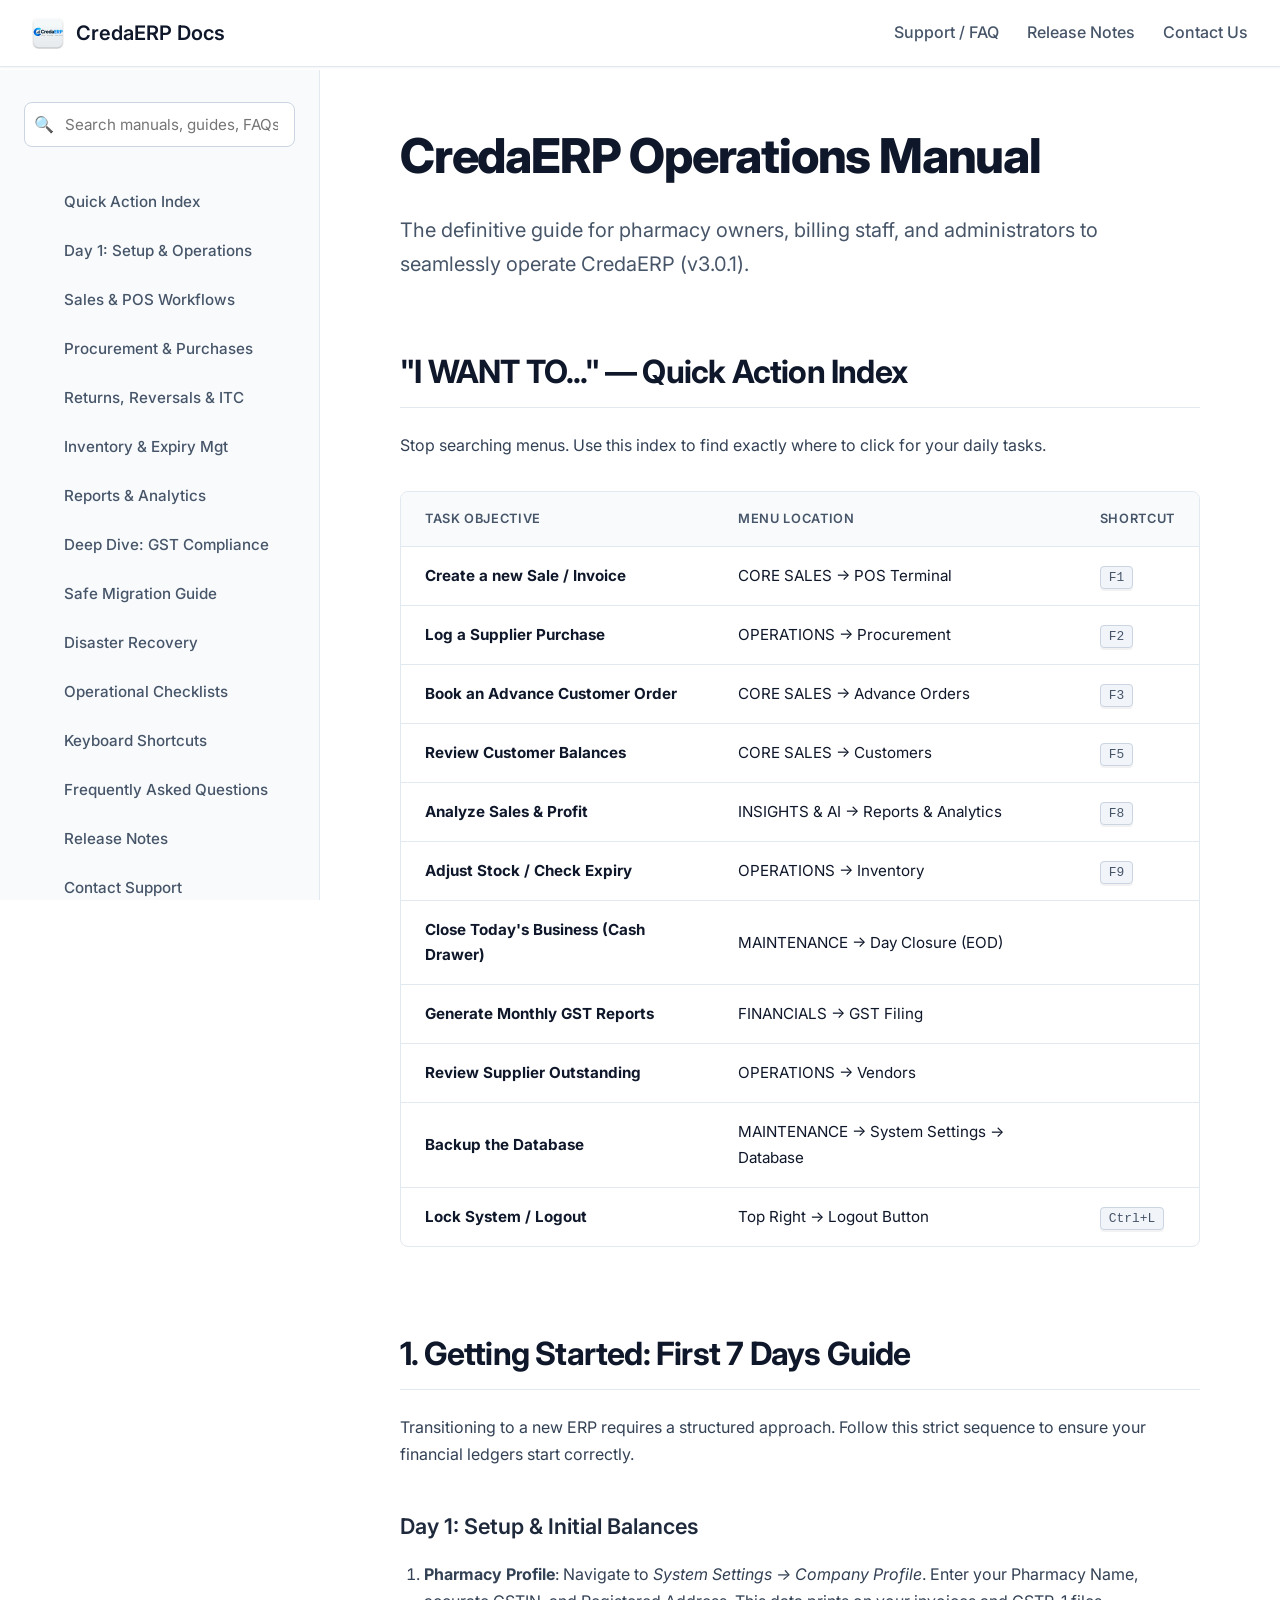
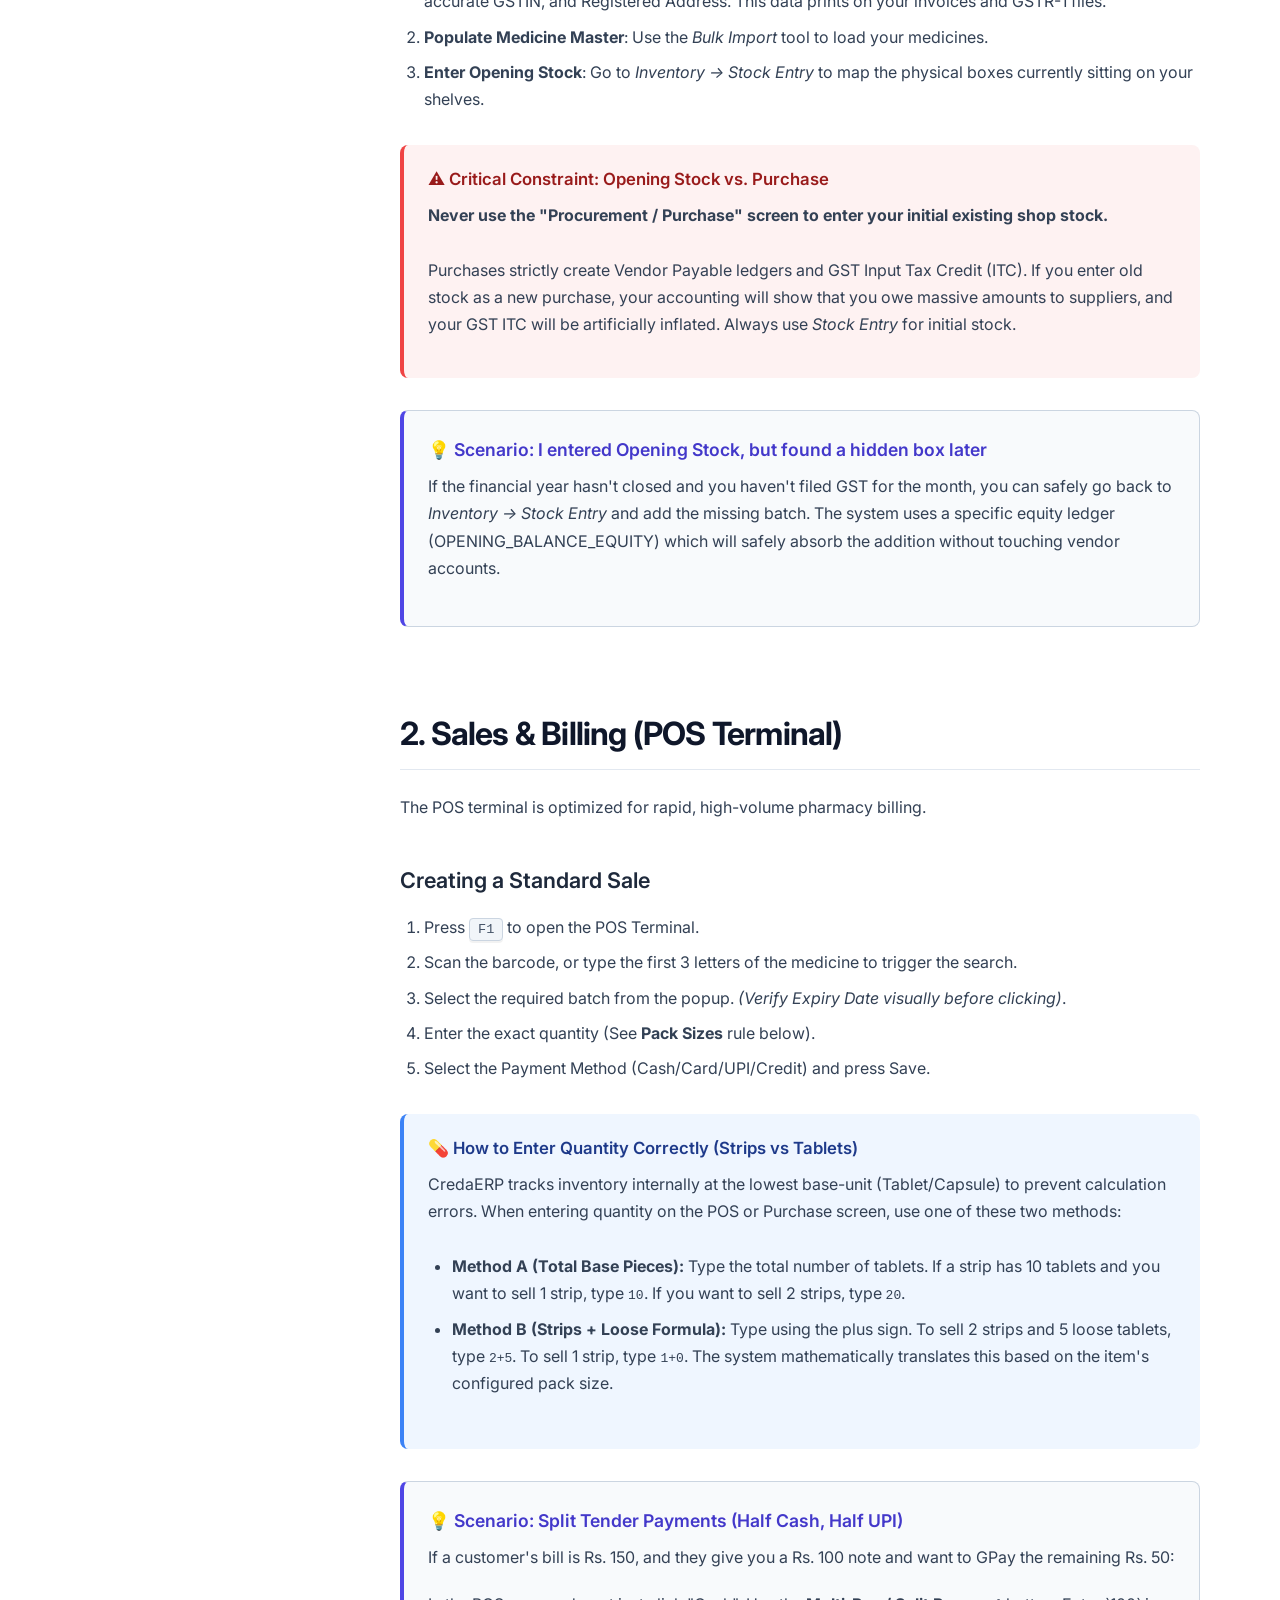
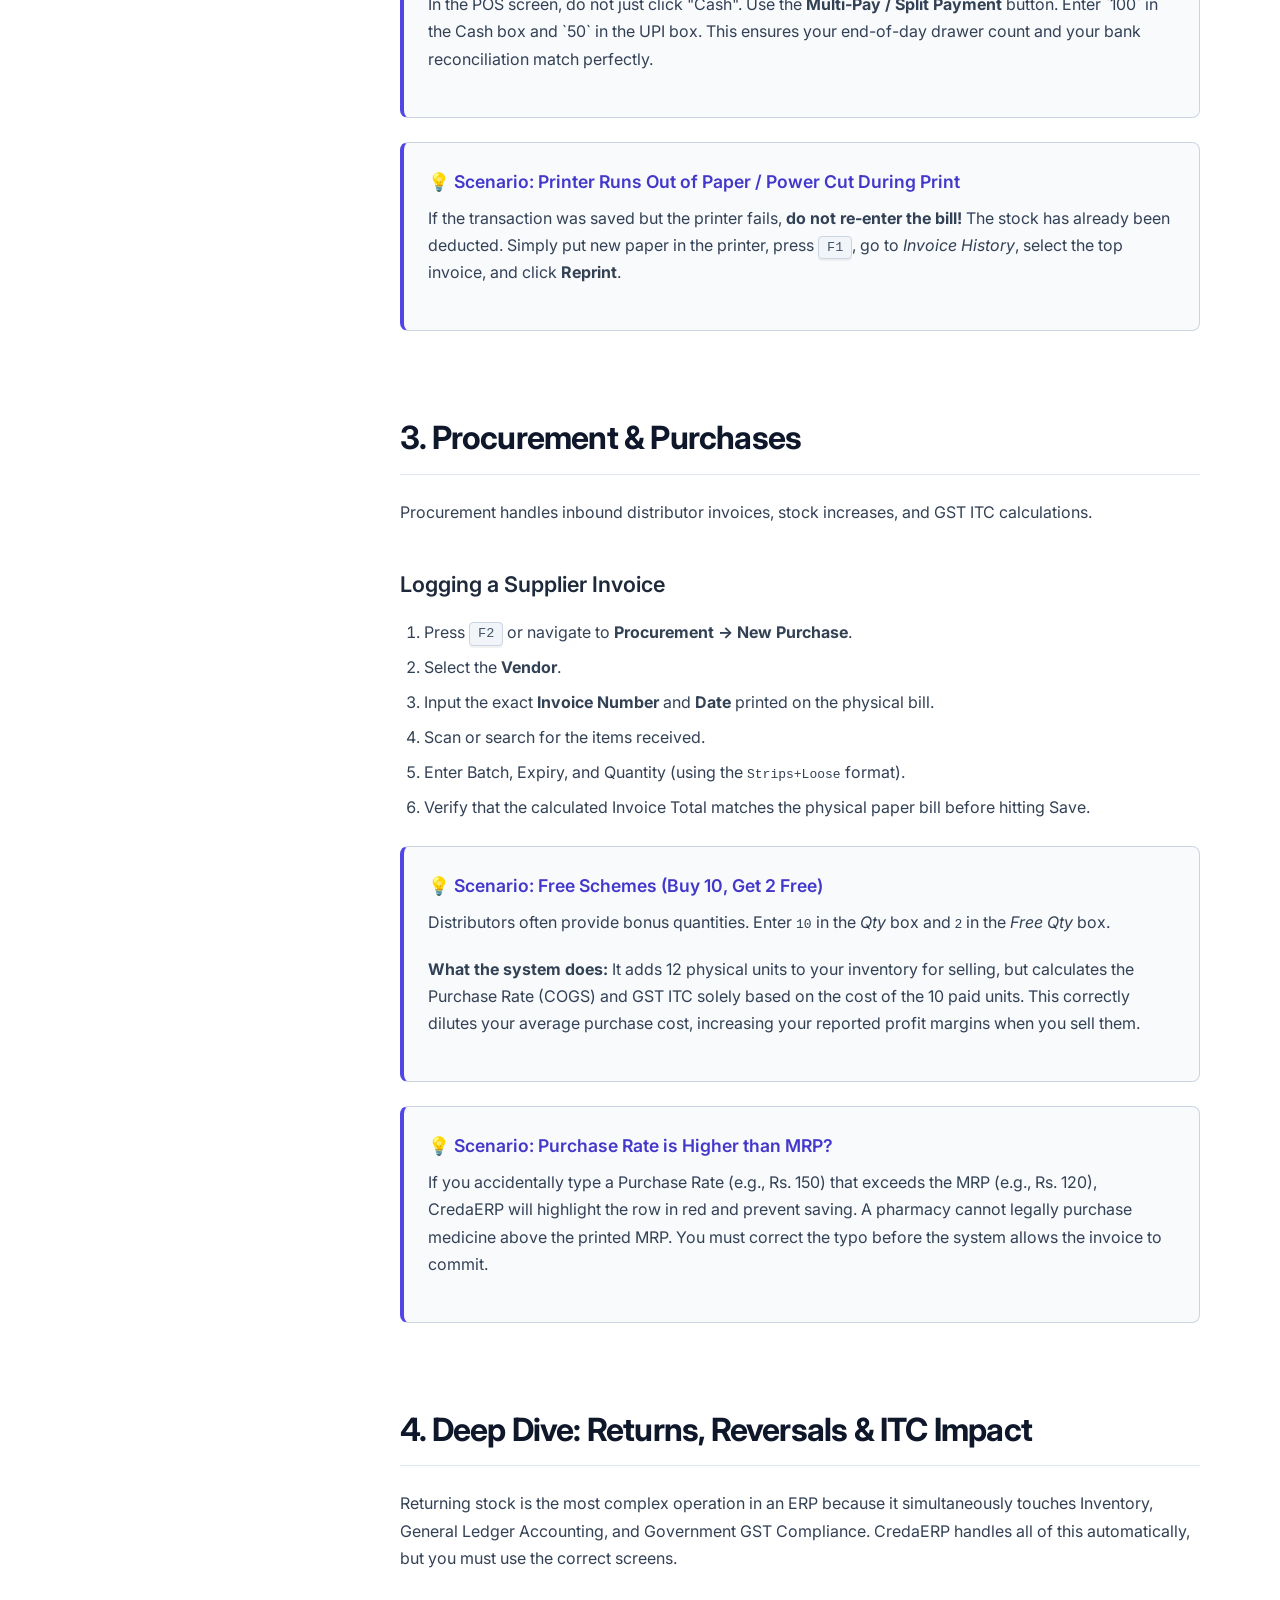
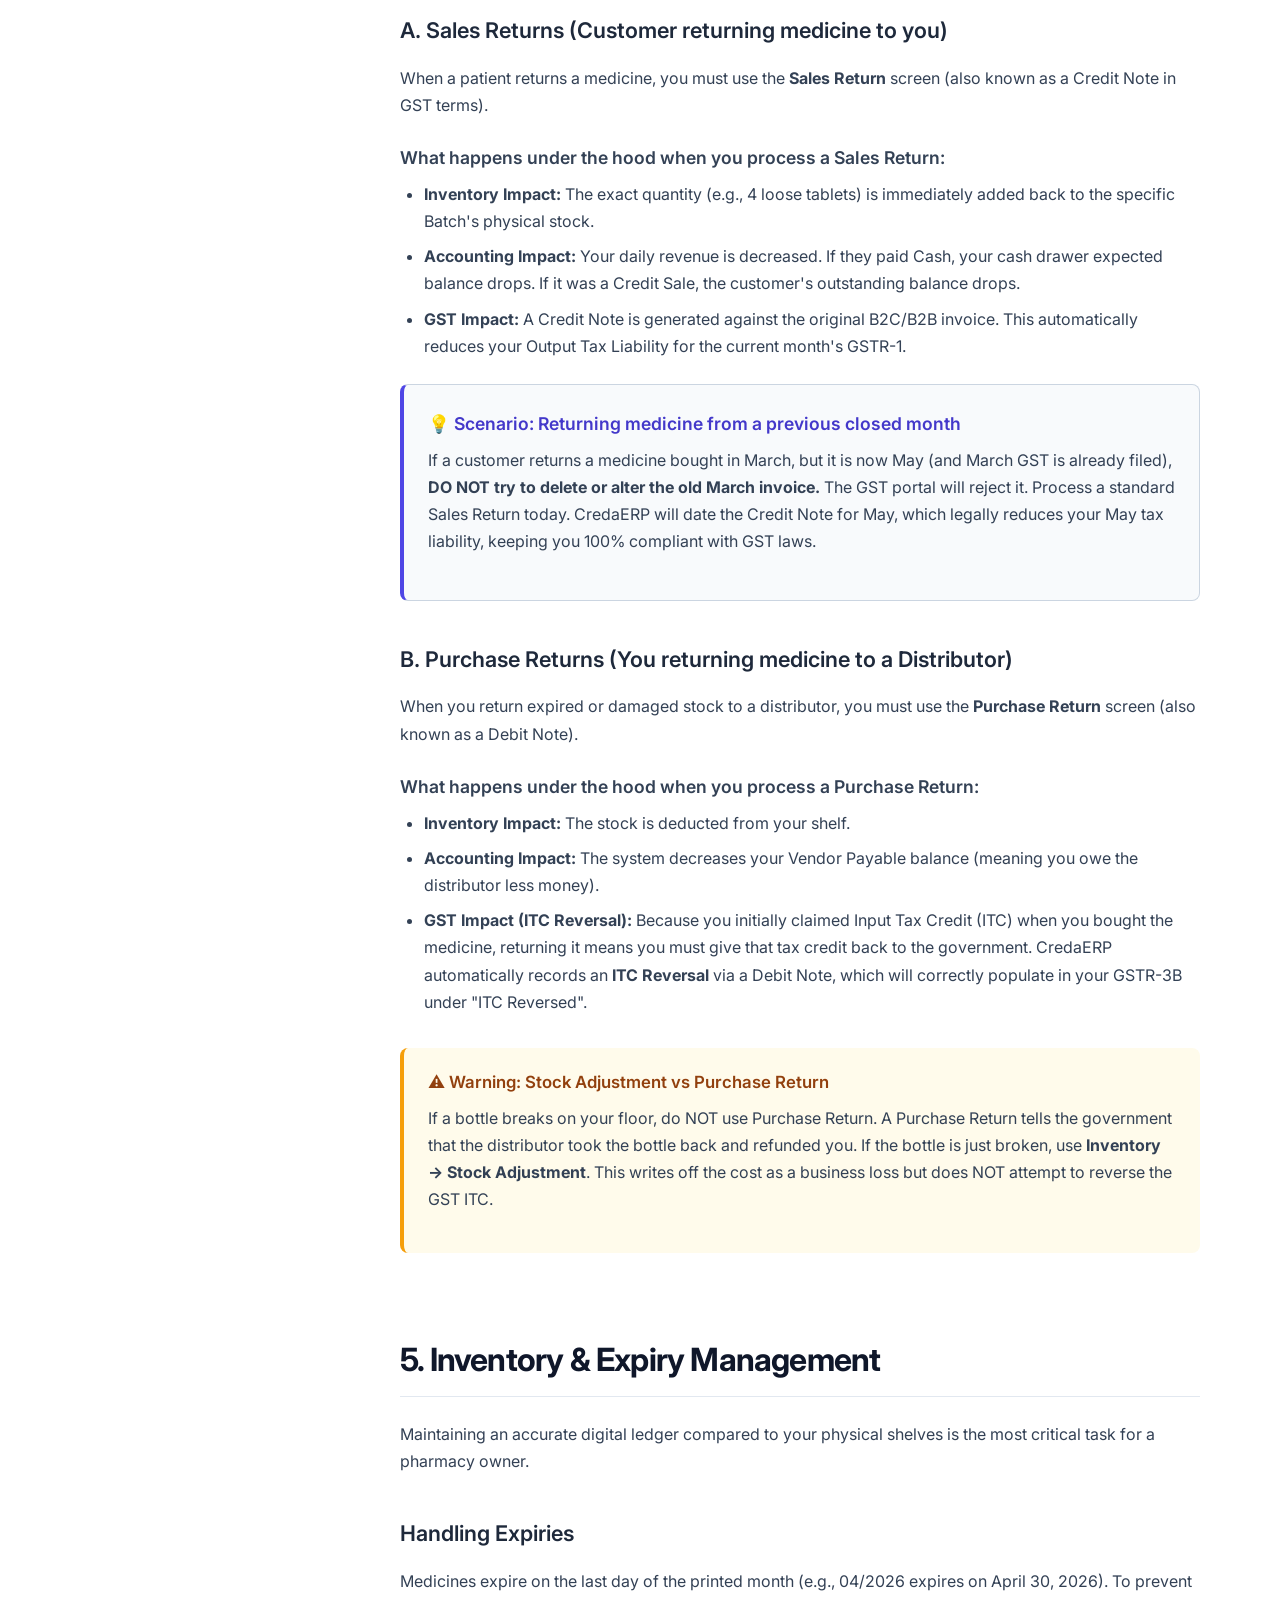
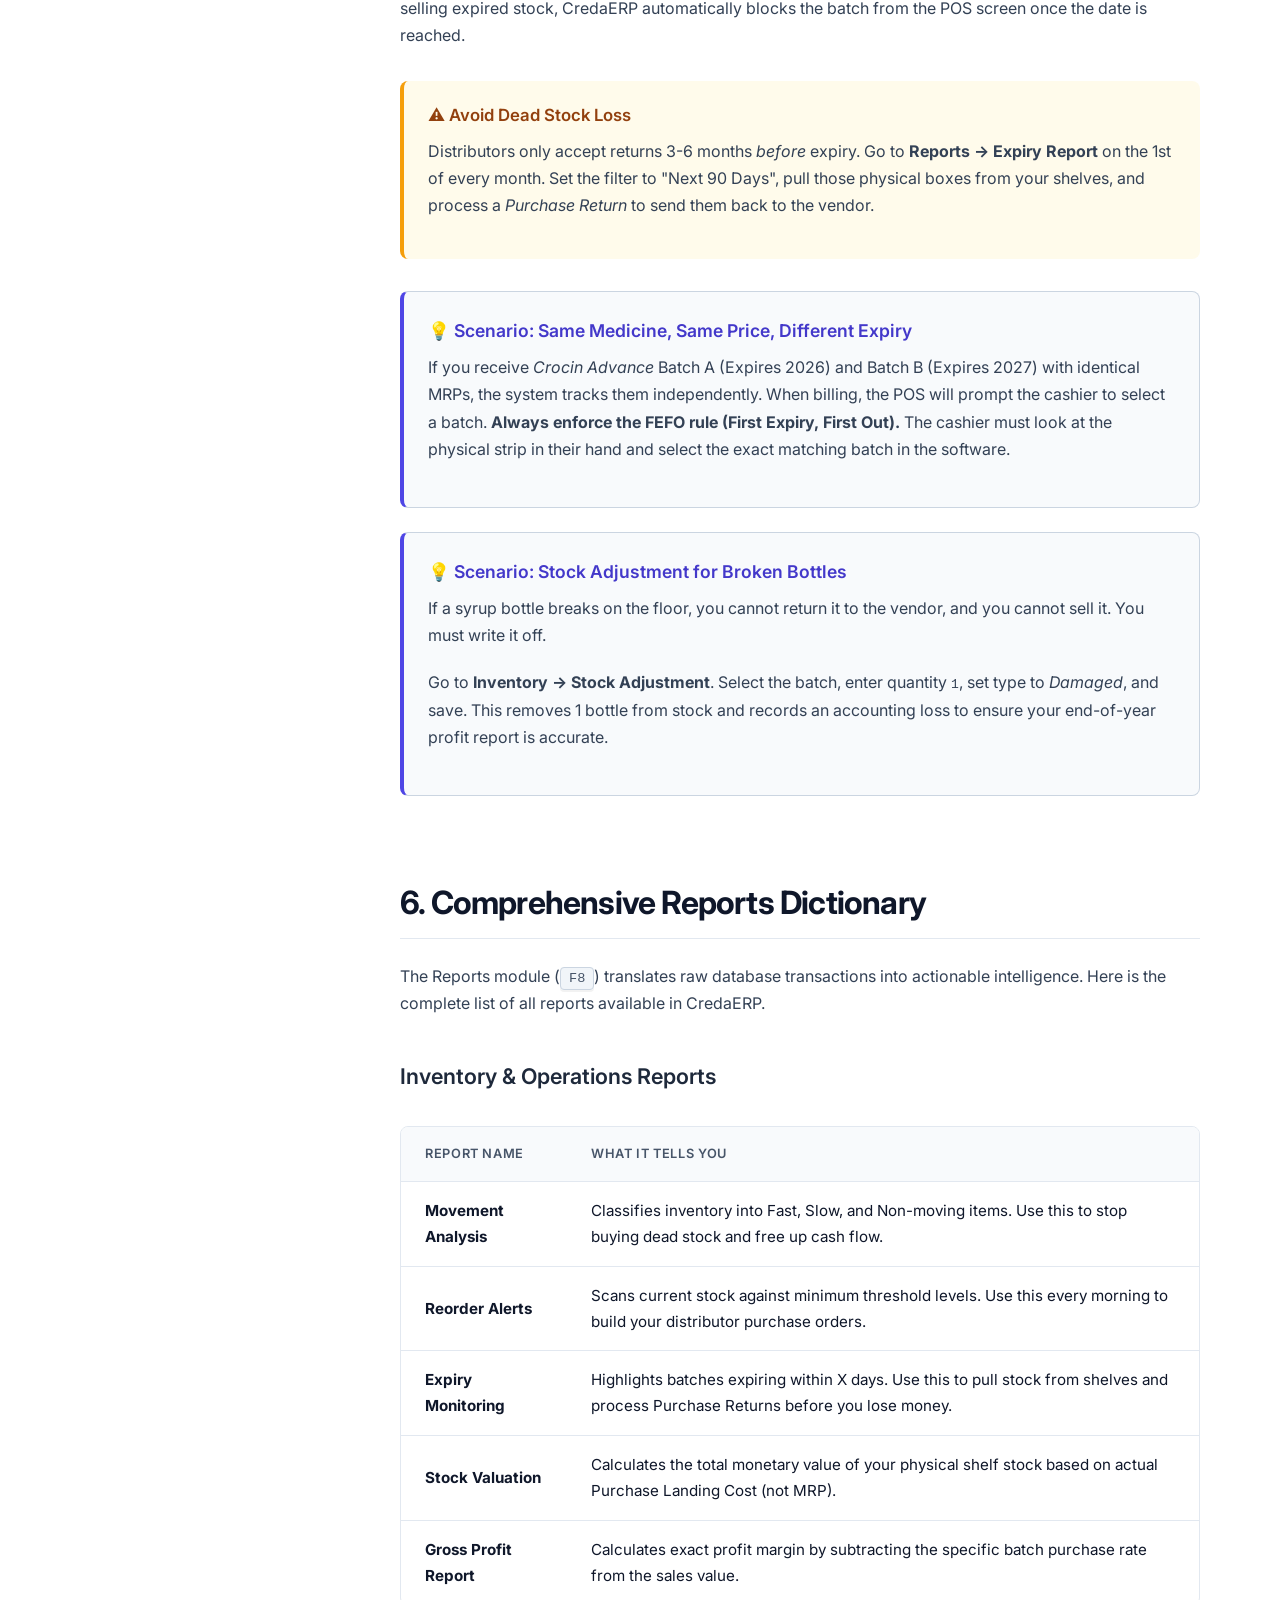
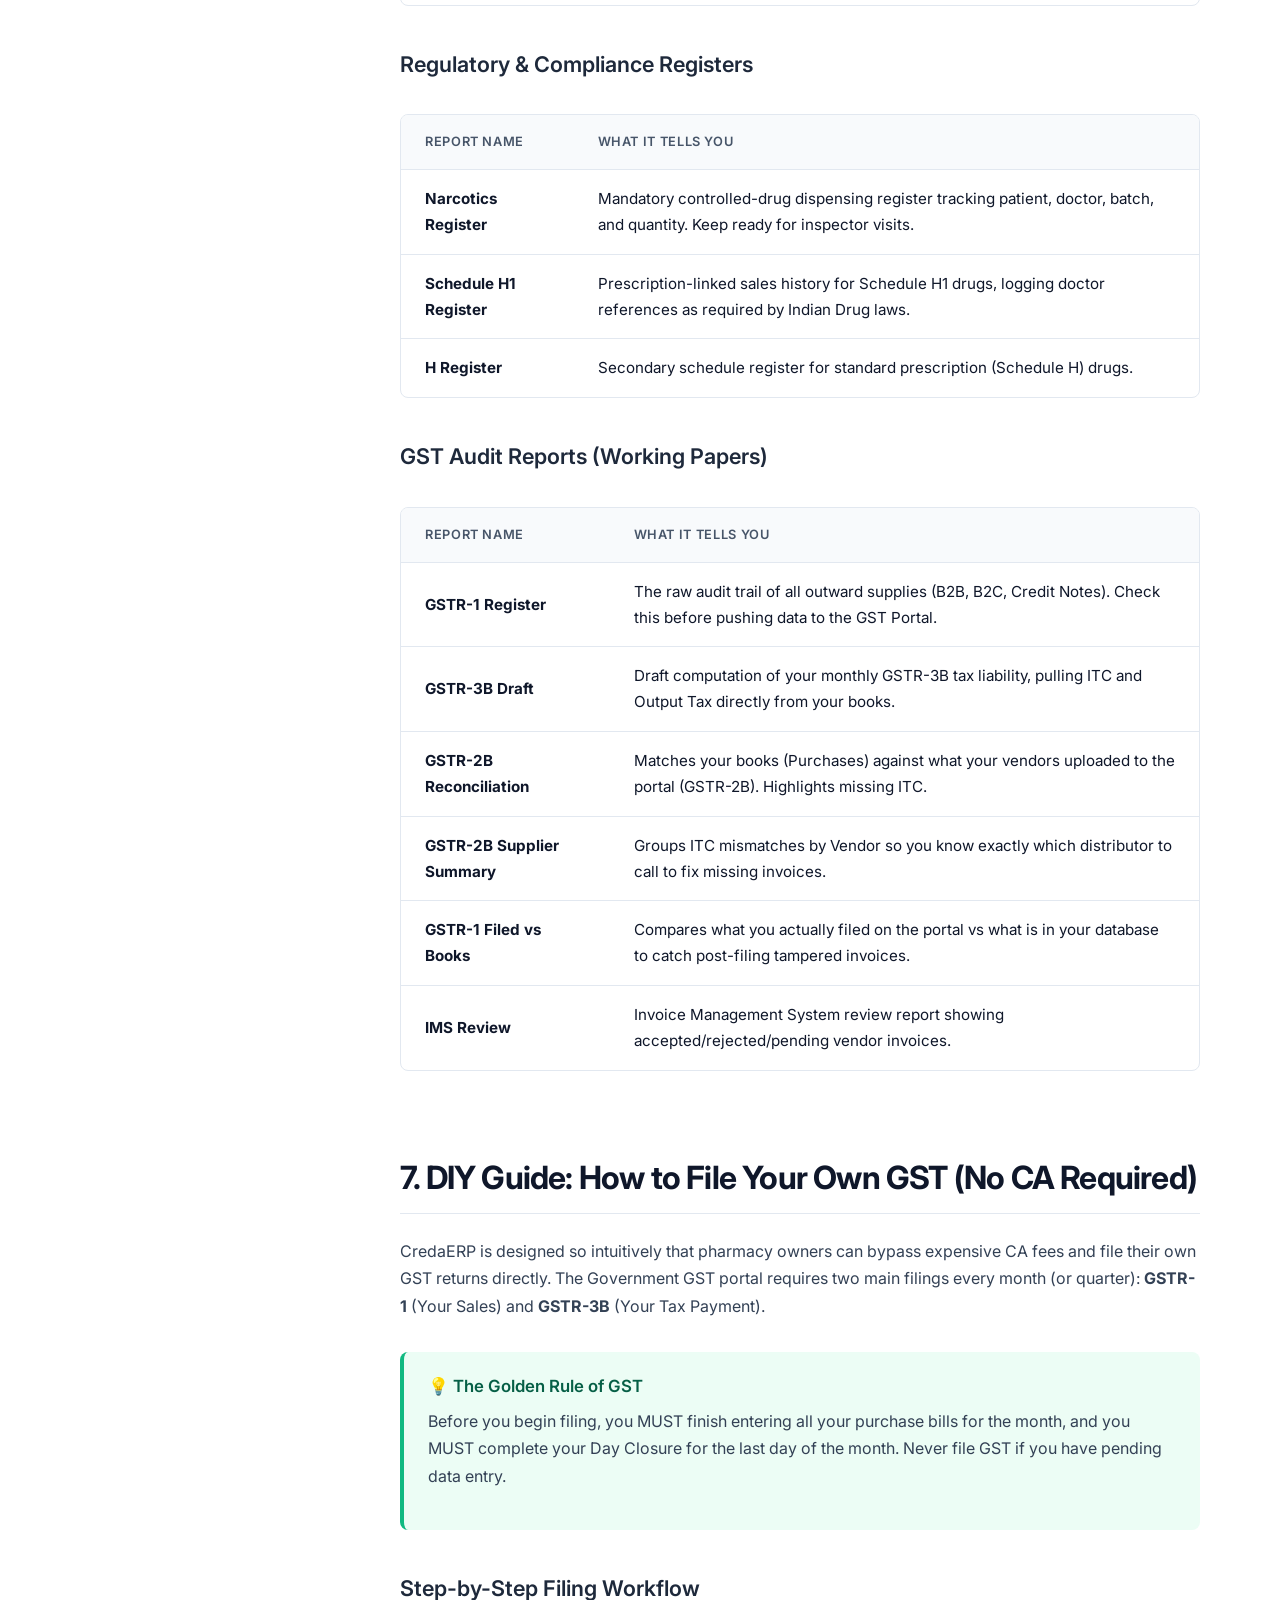
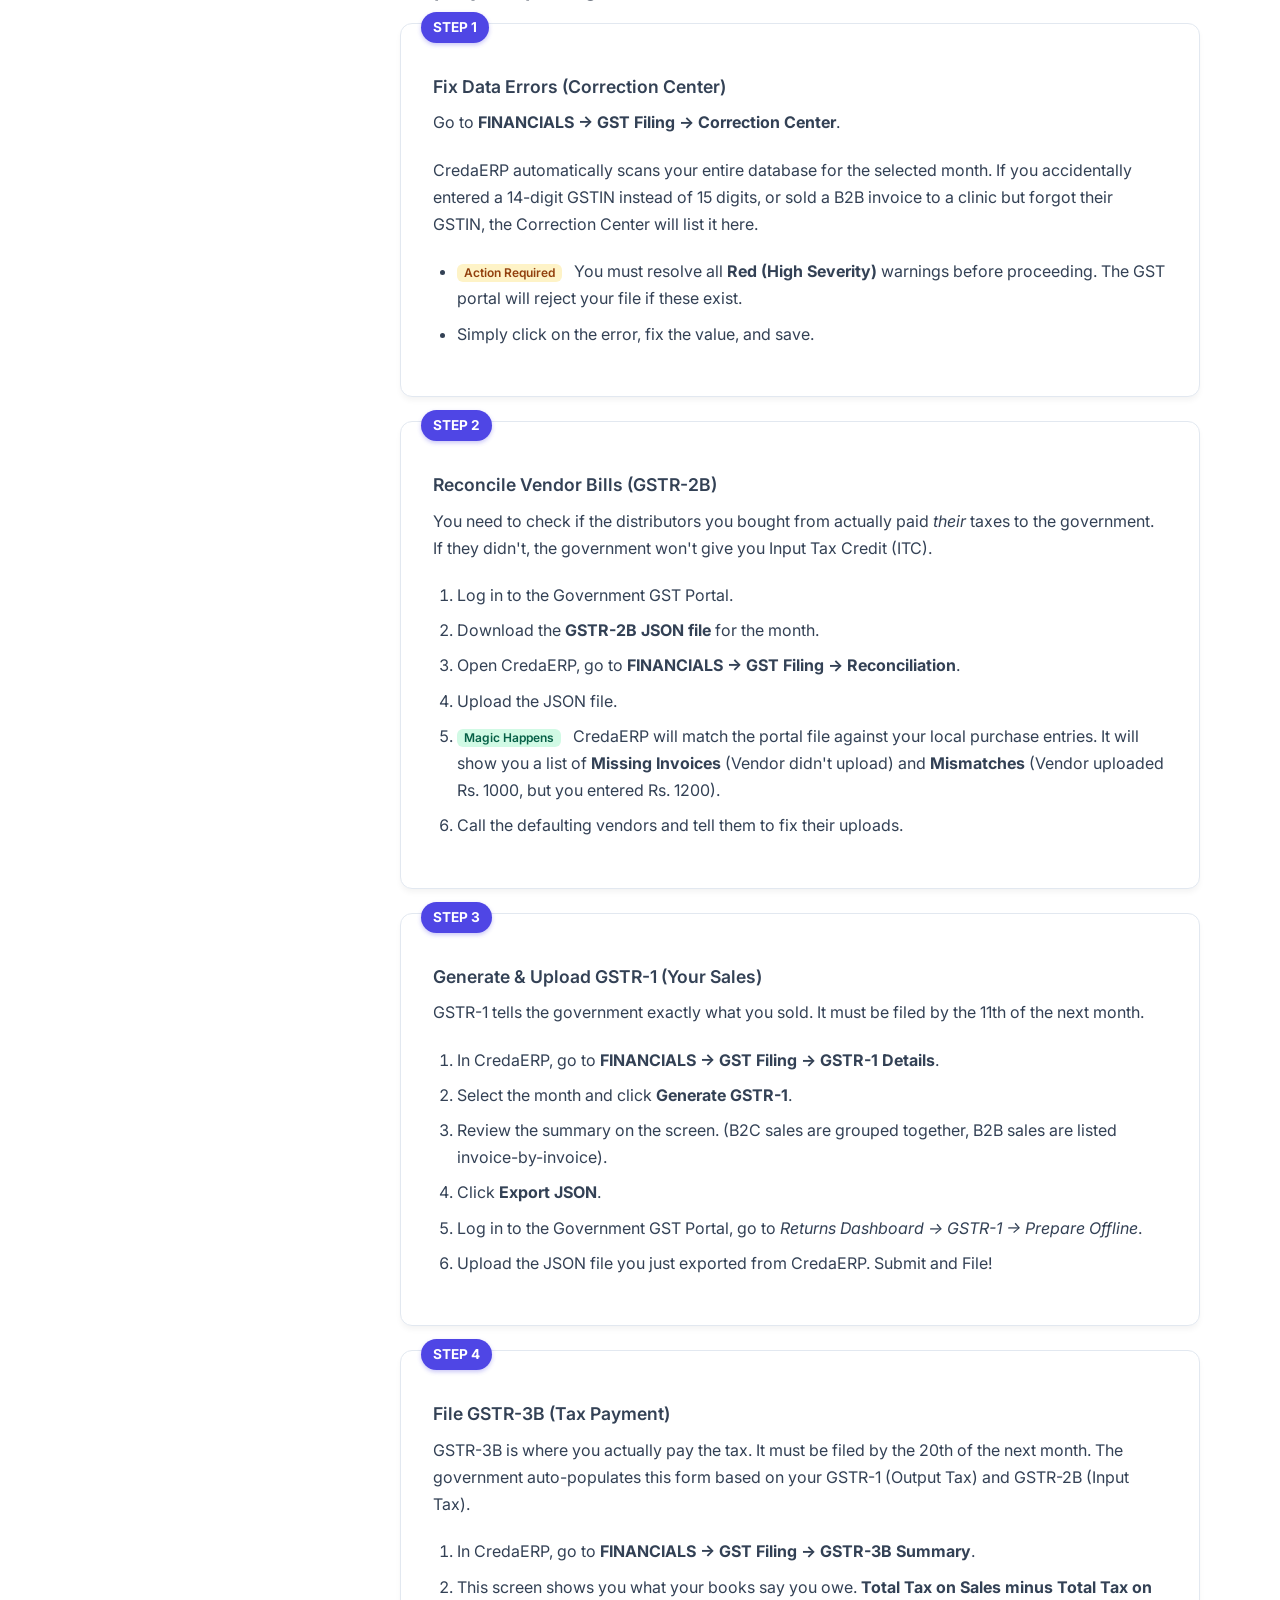
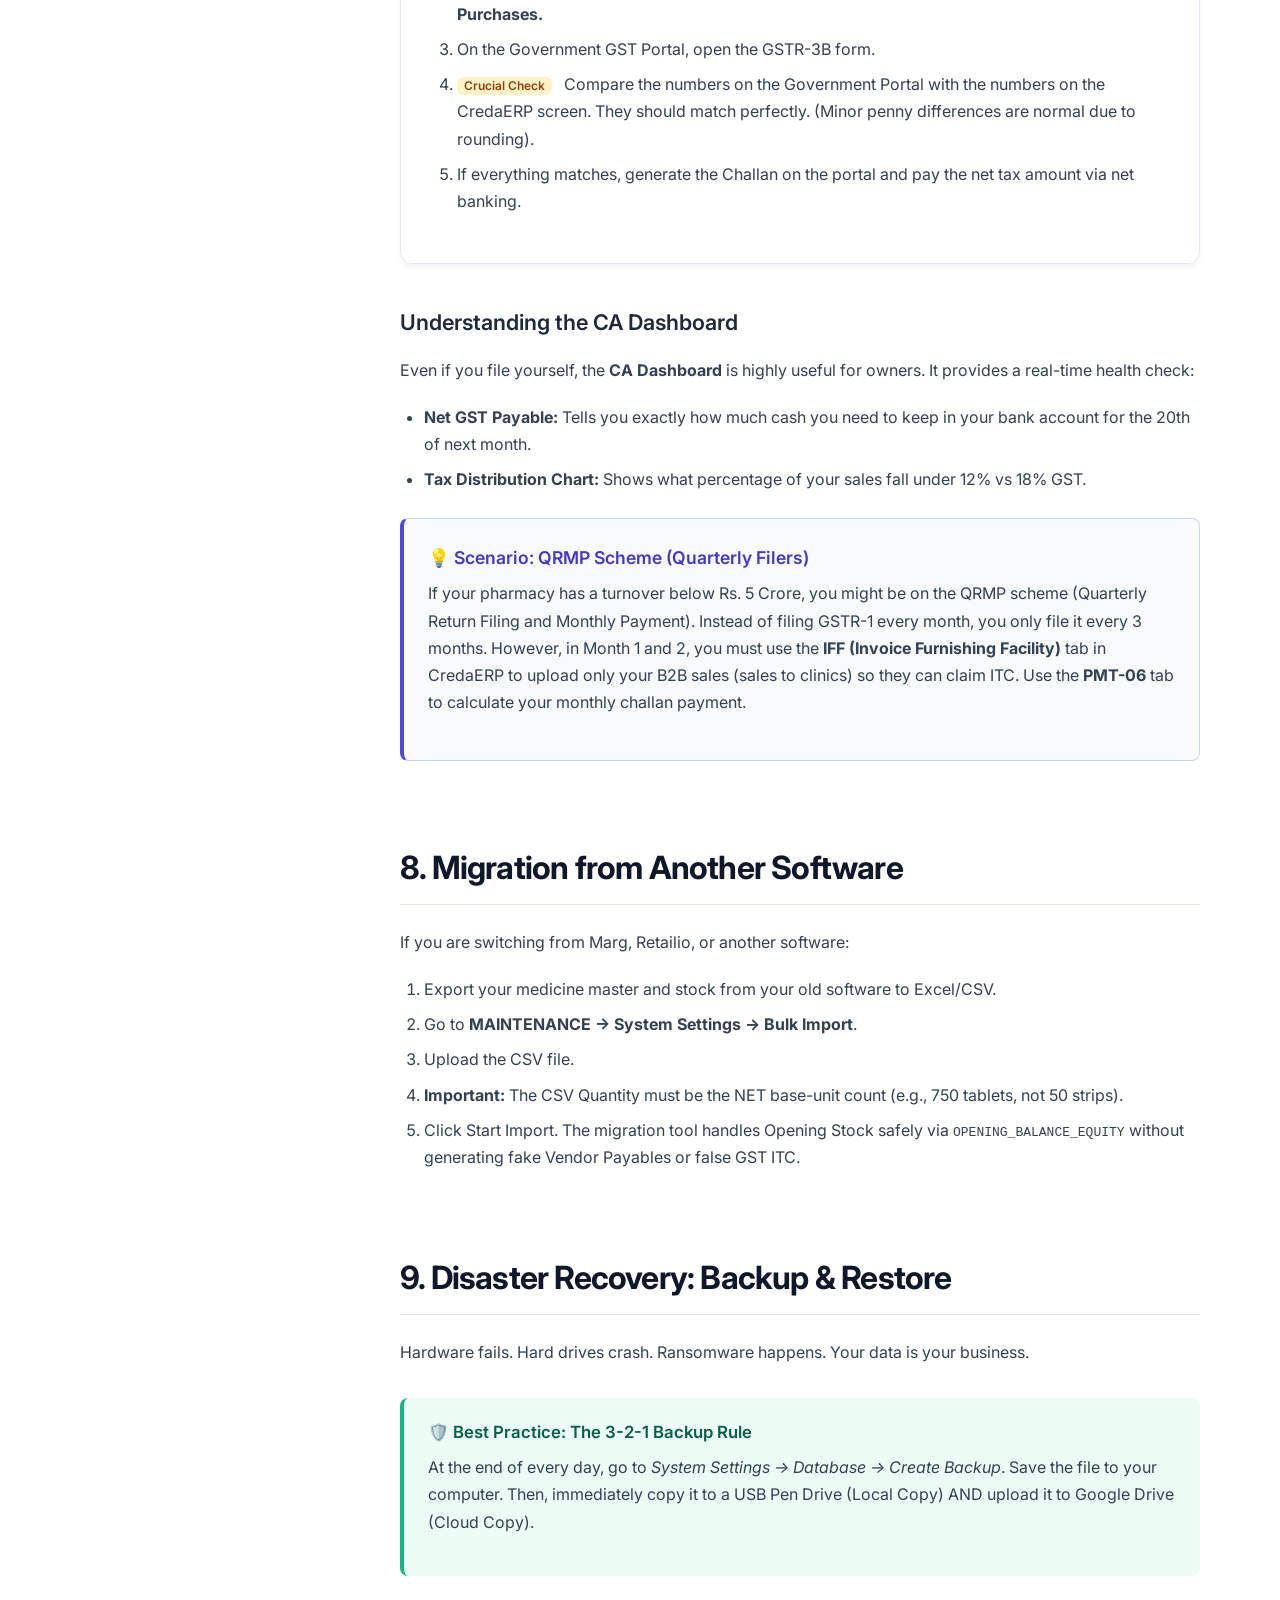
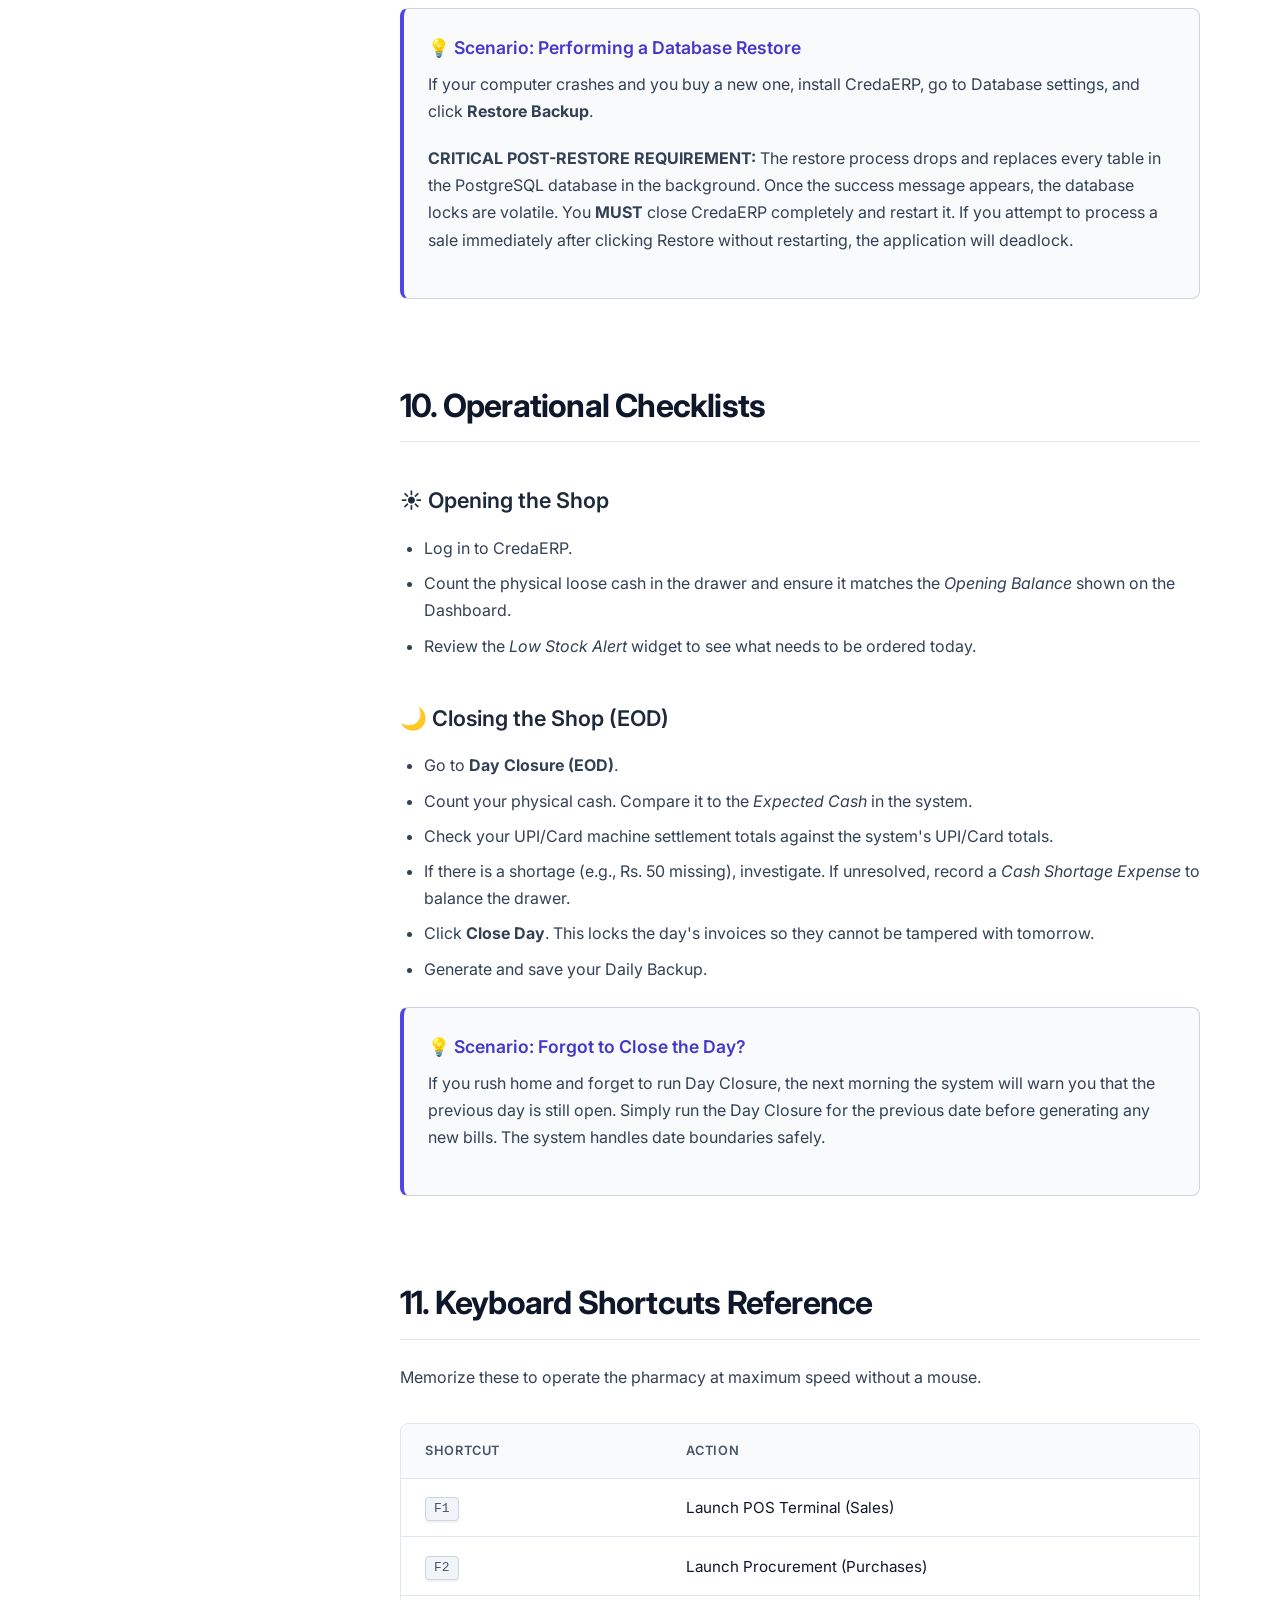
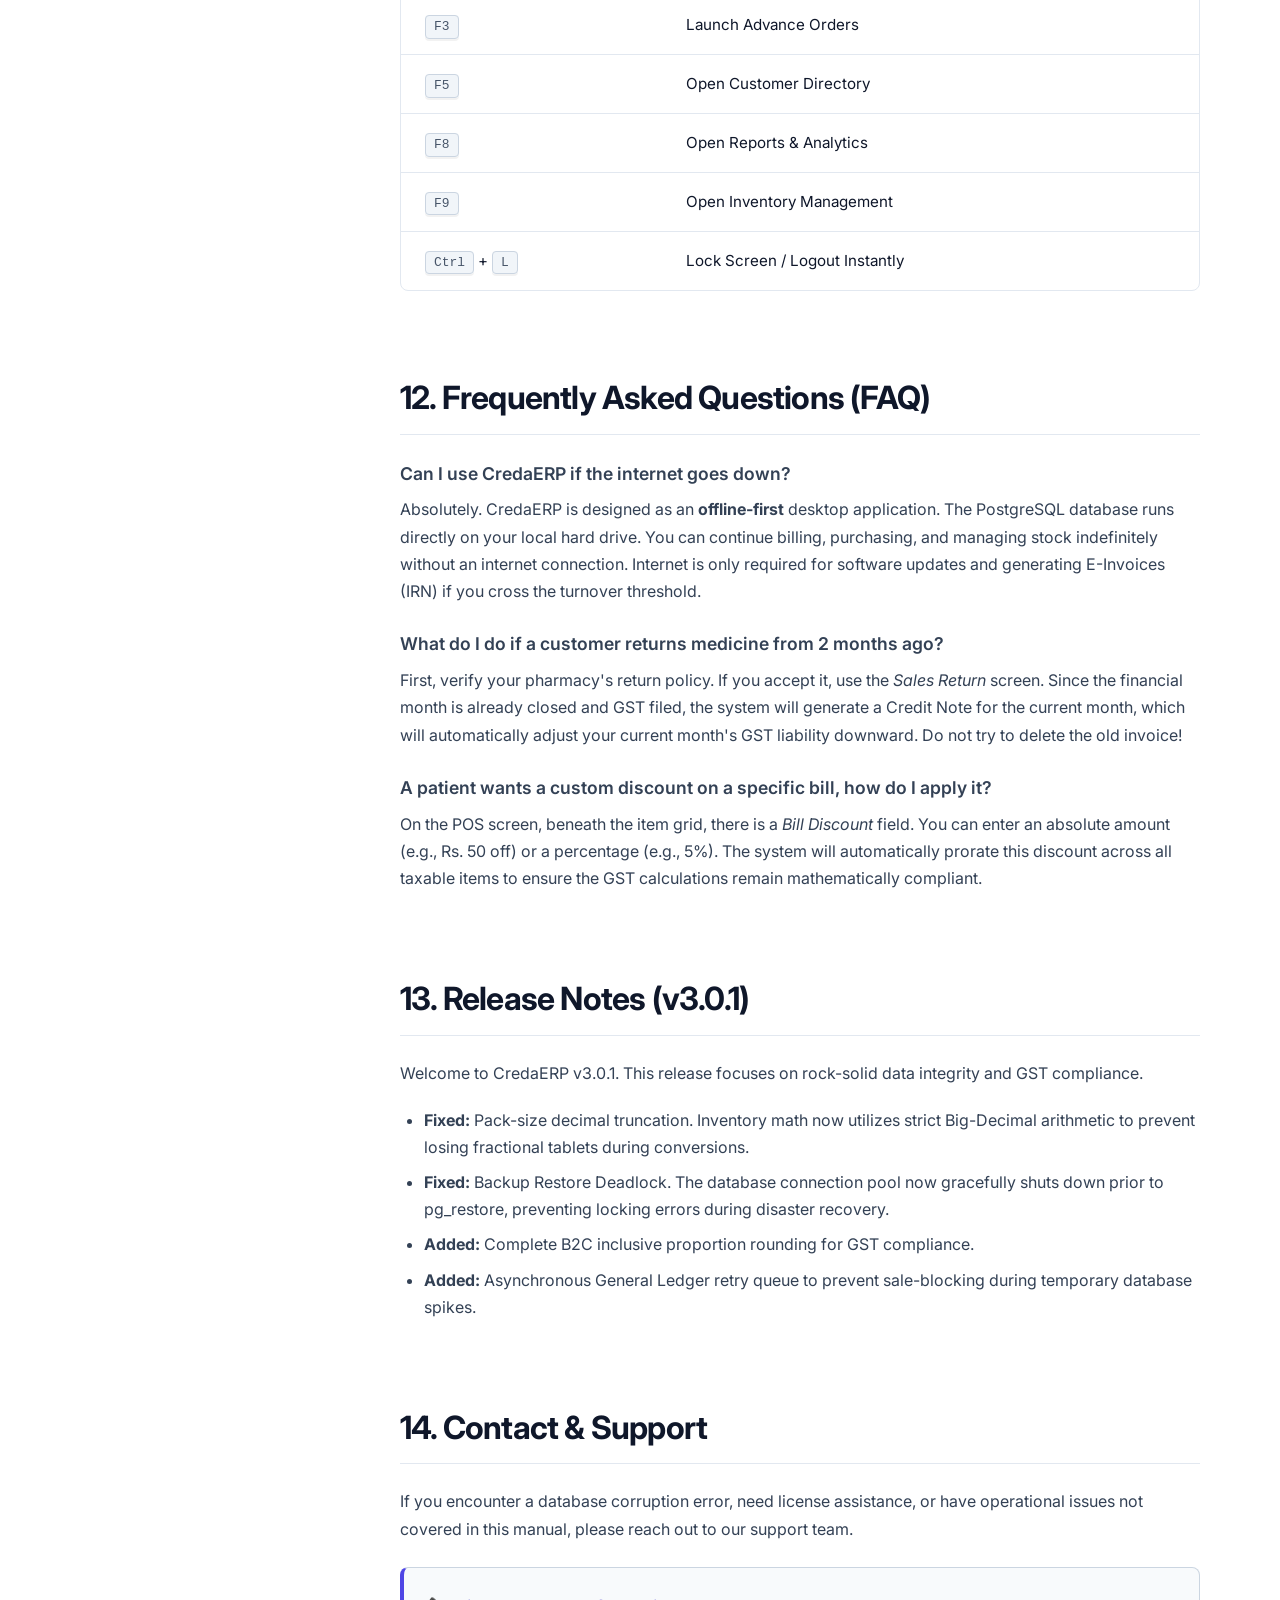
==== commit 80194819: "Update index.html" ====
--- a/user-manual/index.html
+++ b/user-manual/index.html
@@ -463,7 +463,7 @@
         <main class="main-content">
             <header class="header">
                 <h1>CredaERP Operations Manual</h1>
-                <p>The definitive guide for pharmacy owners, billing staff, and administrators to seamlessly operate CredaERP (v2.1.0).</p>
+                <p>The definitive guide for pharmacy owners, billing staff, and administrators to seamlessly operate CredaERP (v3.0.1).</p>
             </header>
 
             <div id="contentSections">
@@ -918,8 +918,8 @@
 
                 <!-- Release Notes -->
                 <section id="release-notes">
-                    <h2>13. Release Notes (v2.1.0)</h2>
-                    <p>Welcome to CredaERP v2.1.0. This release focuses on rock-solid data integrity and GST compliance.</p>
+                    <h2>13. Release Notes (v3.0.1)</h2>
+                    <p>Welcome to CredaERP v3.0.1. This release focuses on rock-solid data integrity and GST compliance.</p>
                     <ul>
                         <li><strong>Fixed:</strong> Pack-size decimal truncation. Inventory math now utilizes strict Big-Decimal arithmetic to prevent losing fractional tablets during conversions.</li>
                         <li><strong>Fixed:</strong> Backup Restore Deadlock. The database connection pool now gracefully shuts down prior to pg_restore, preventing locking errors during disaster recovery.</li>
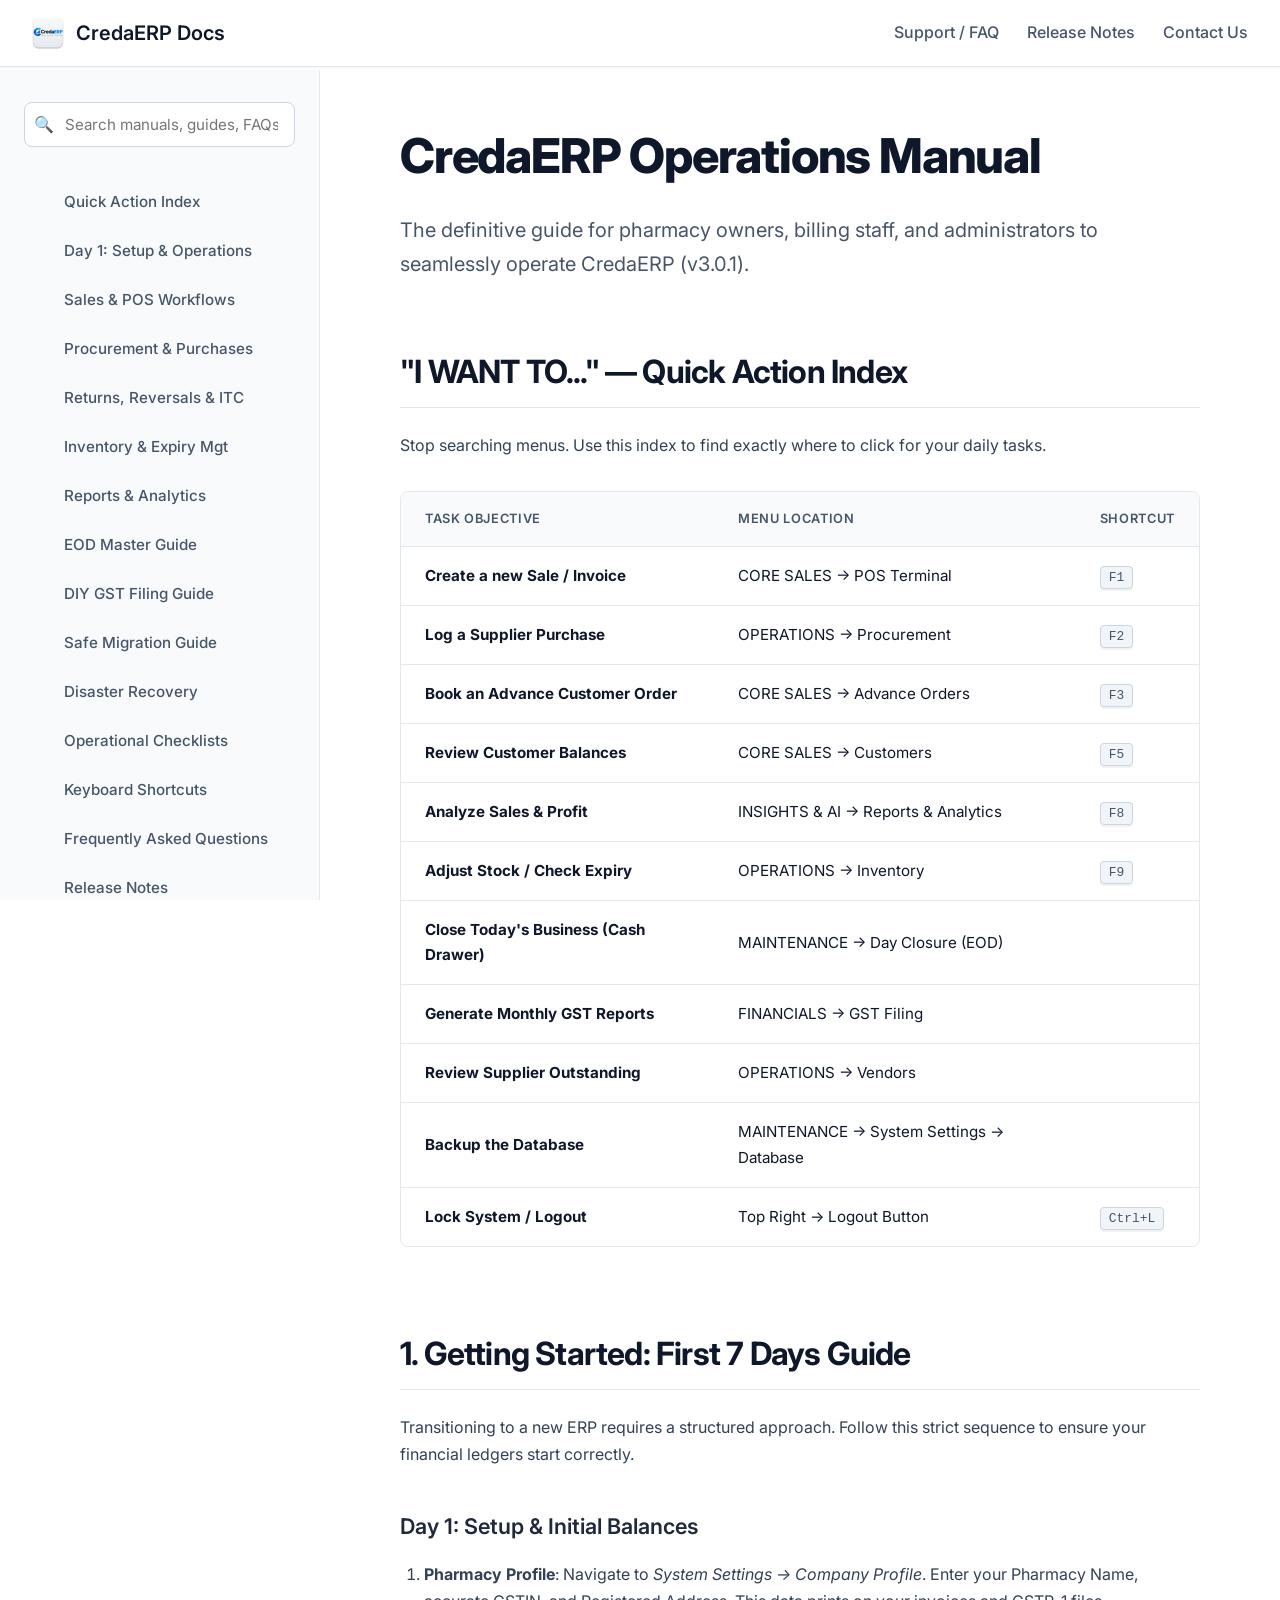
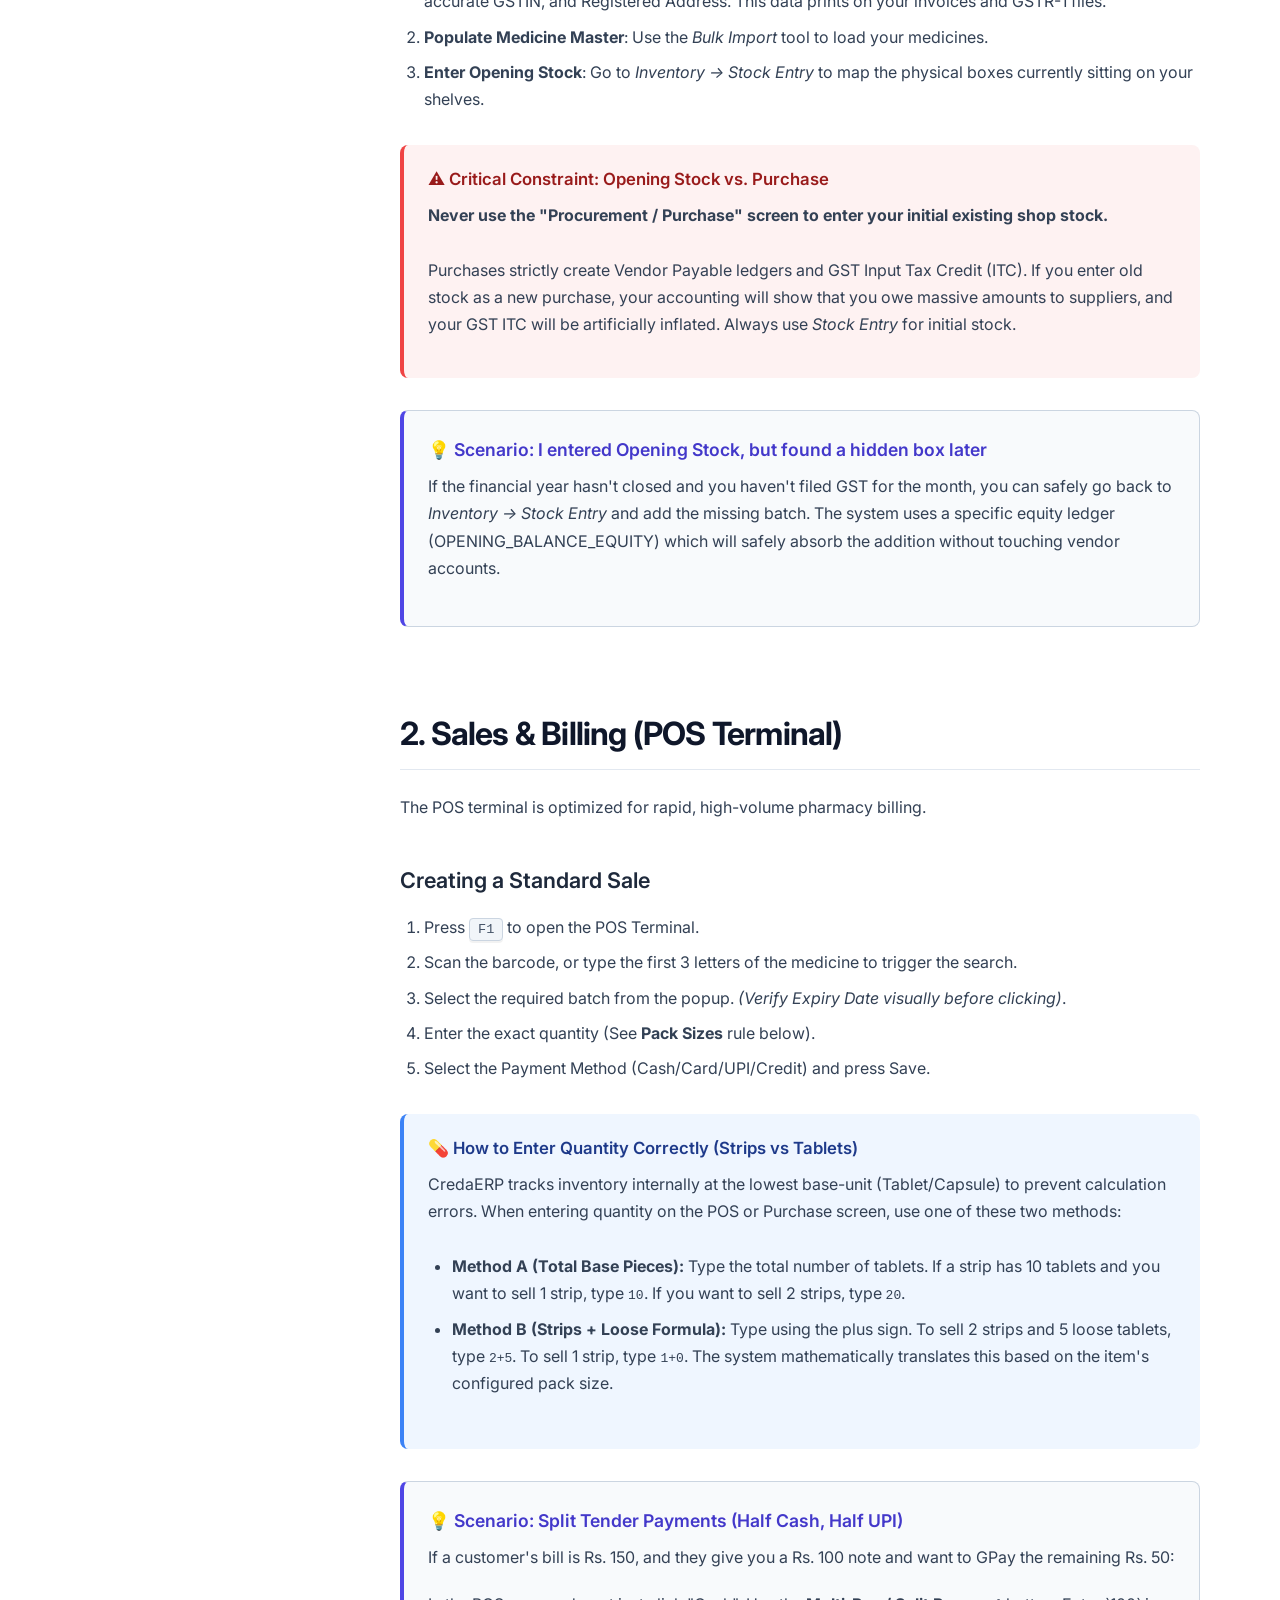
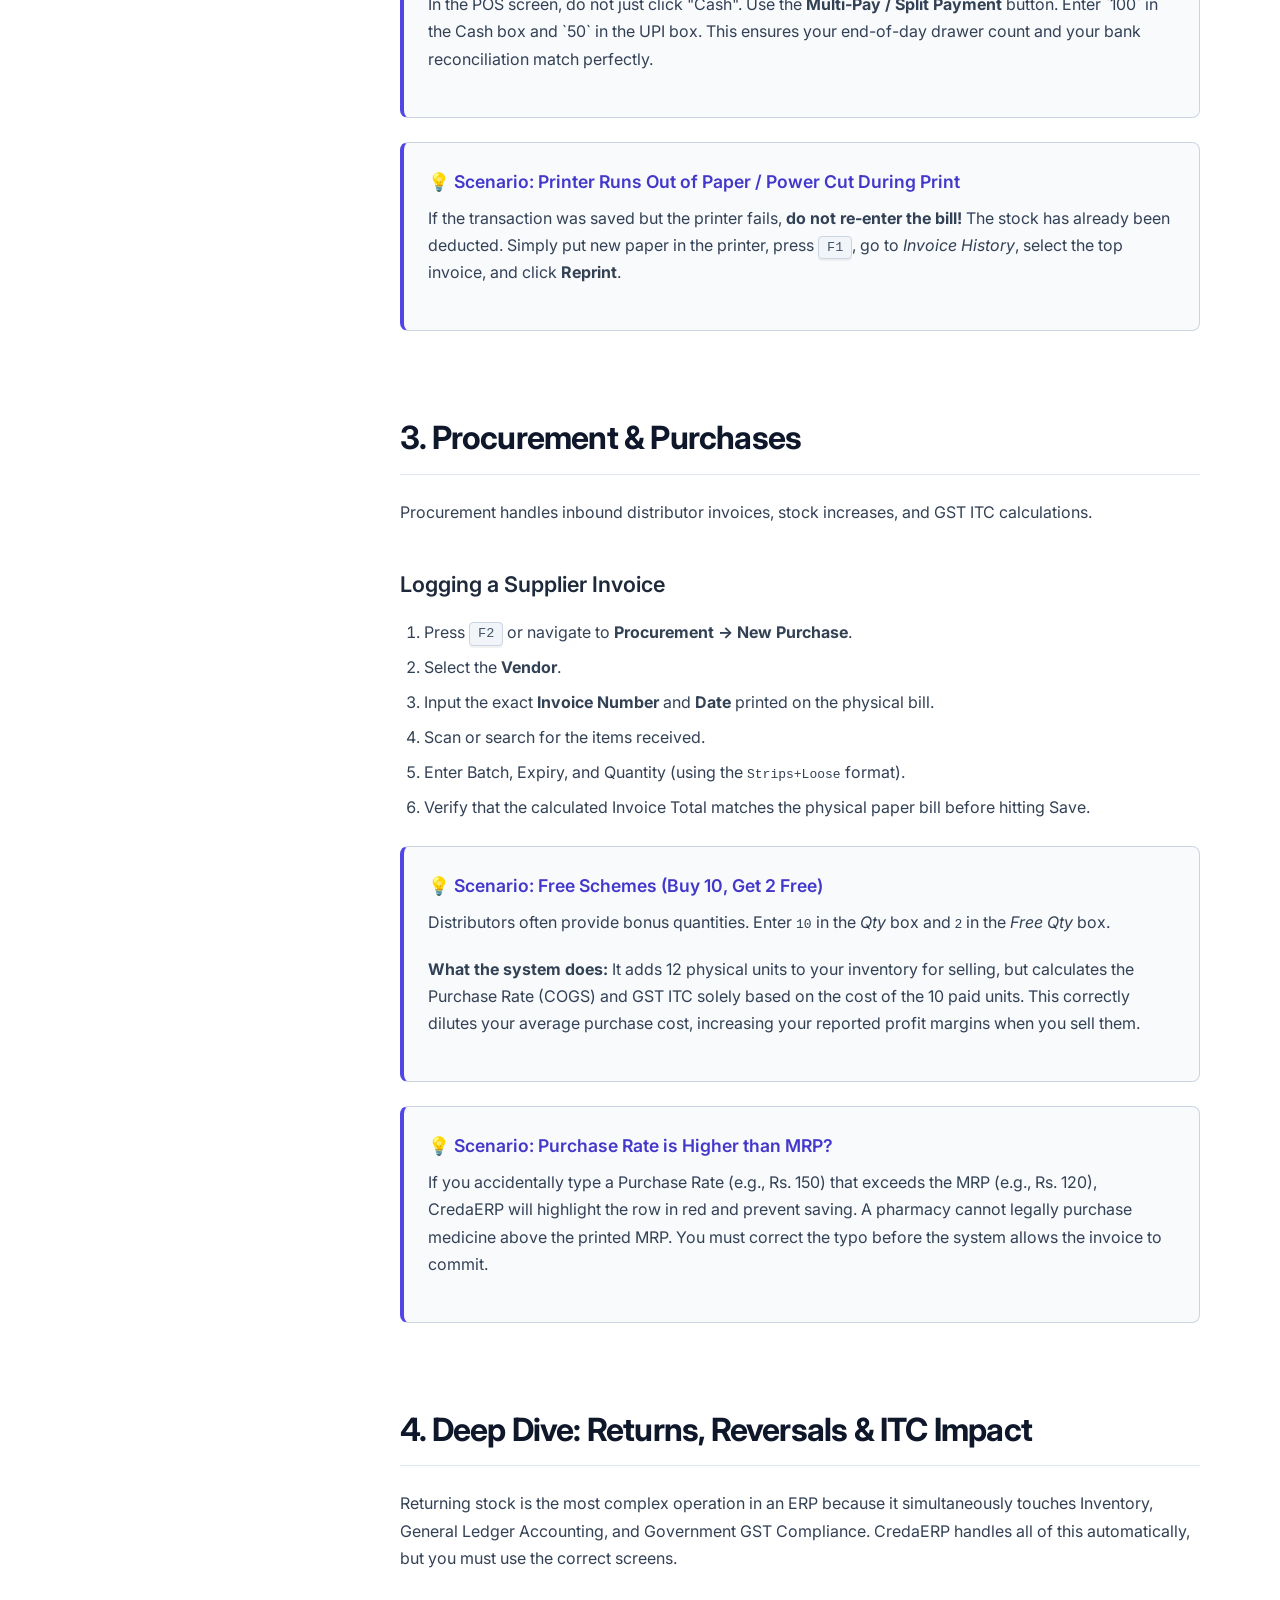
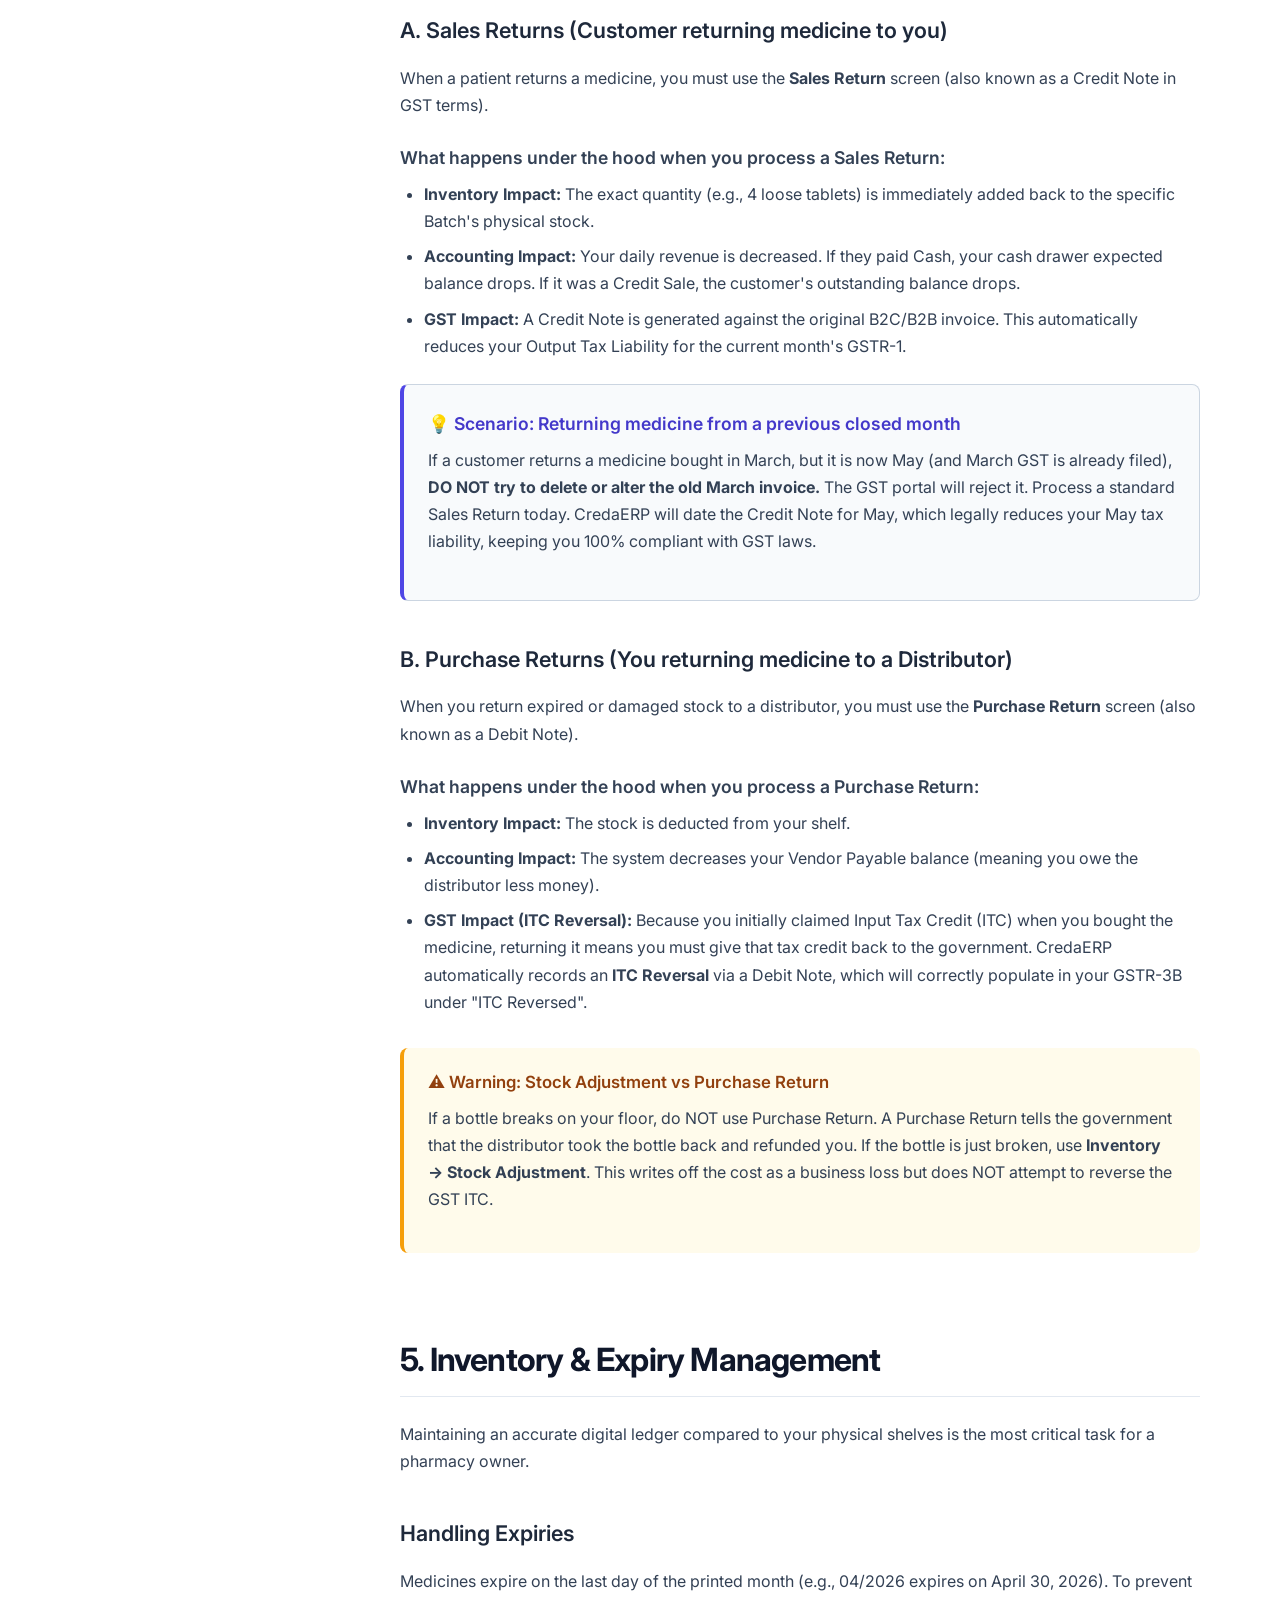
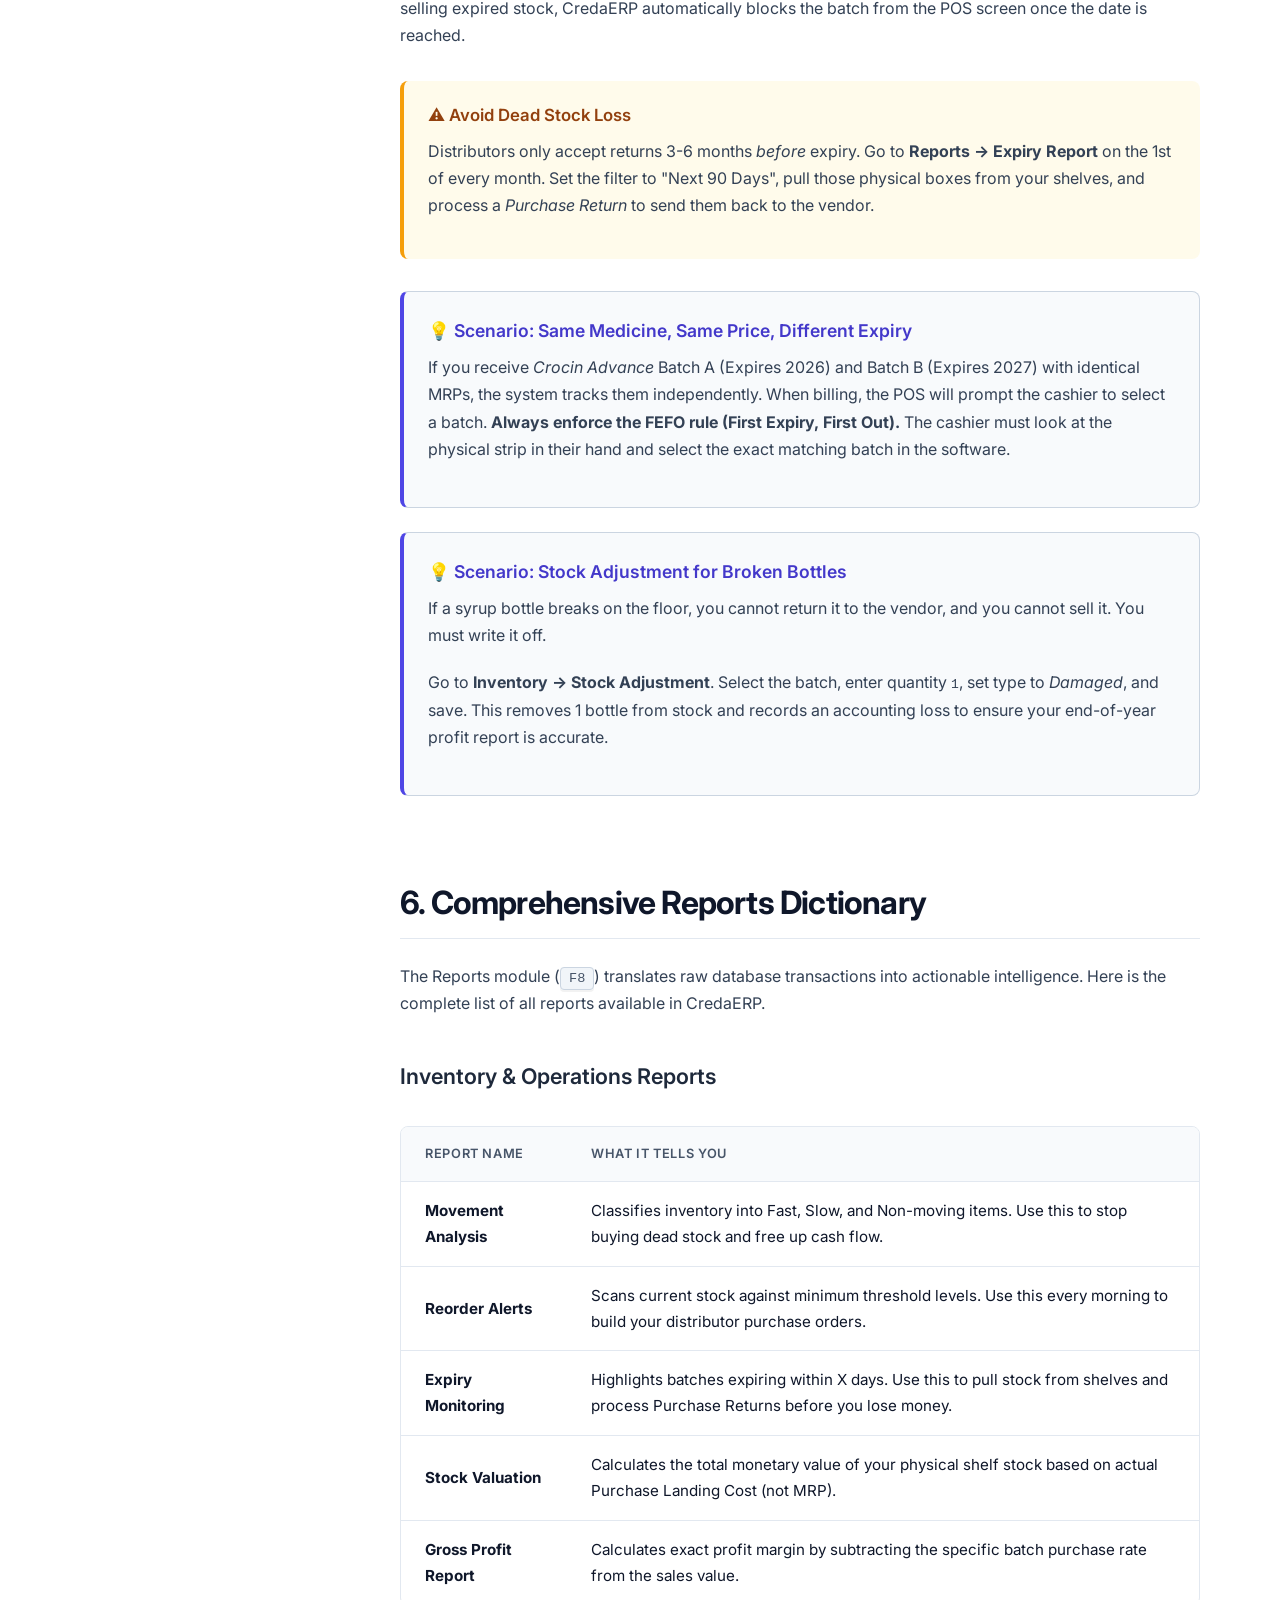
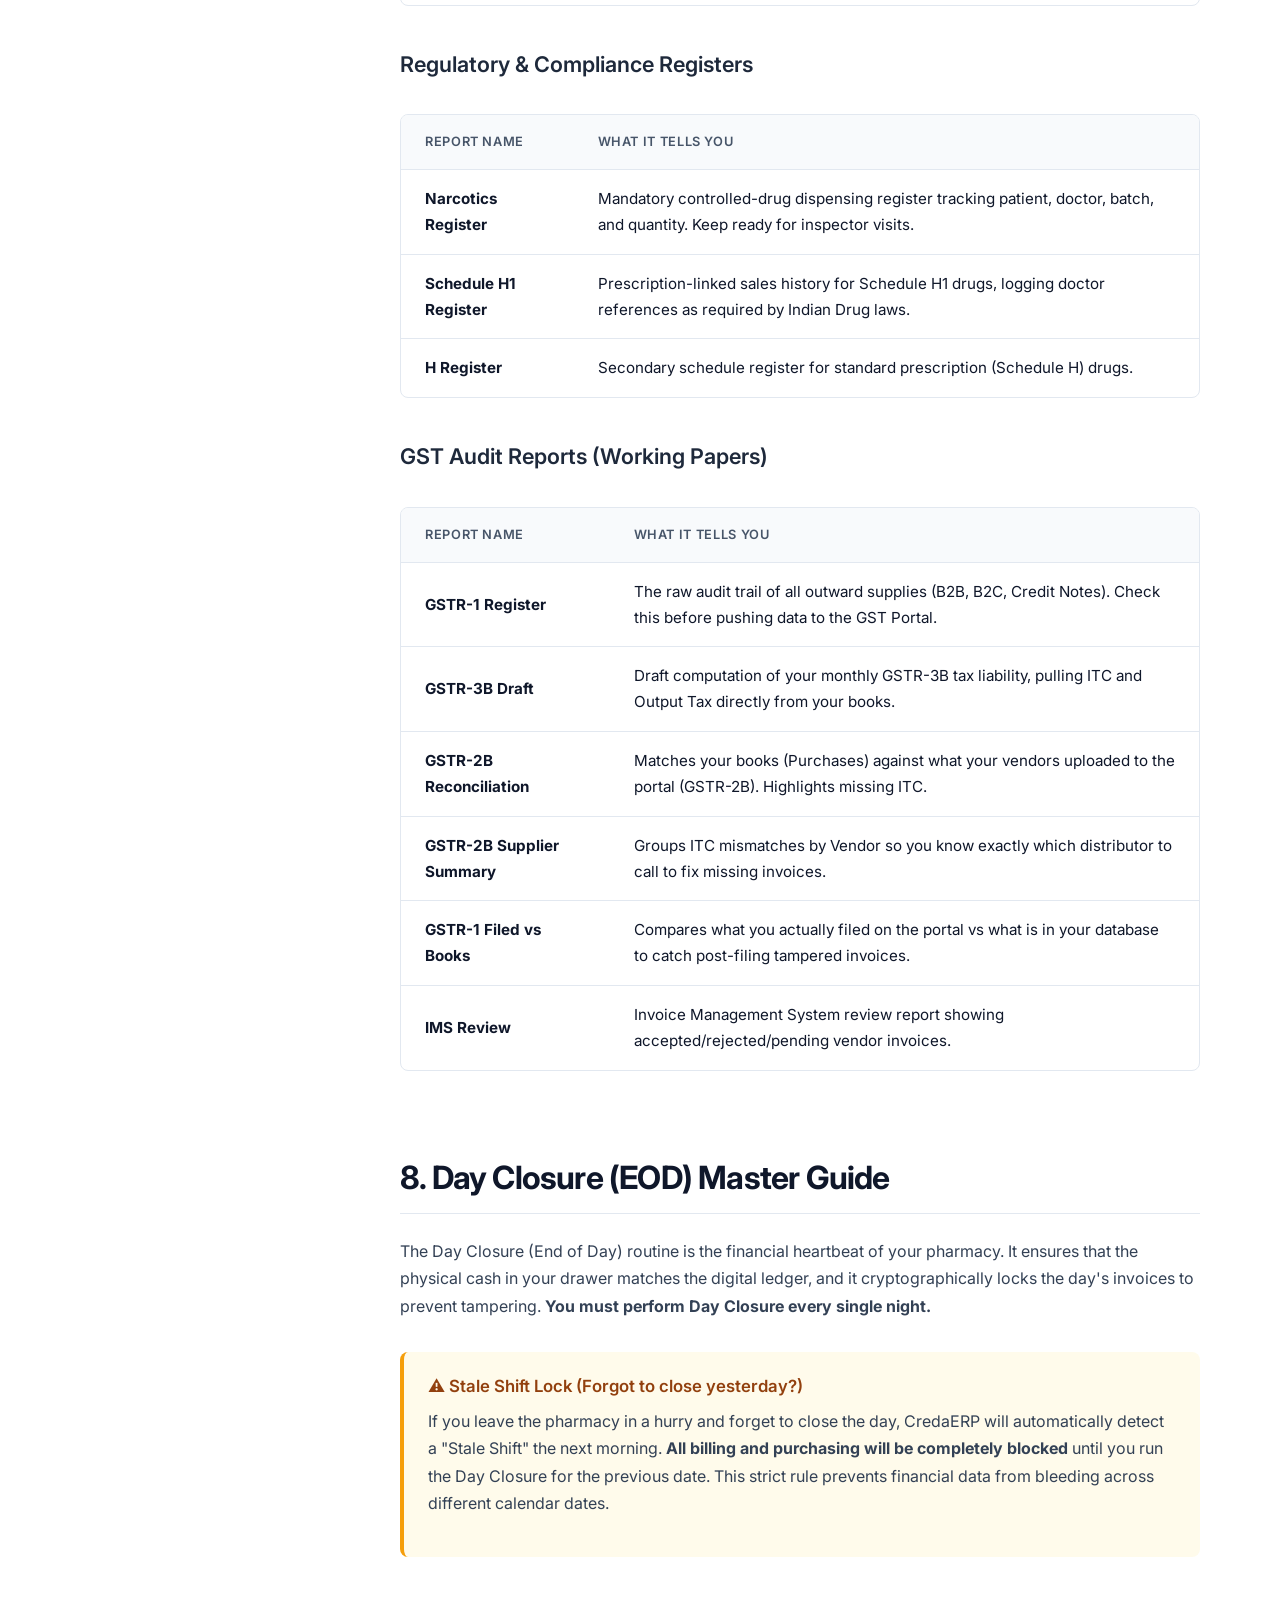
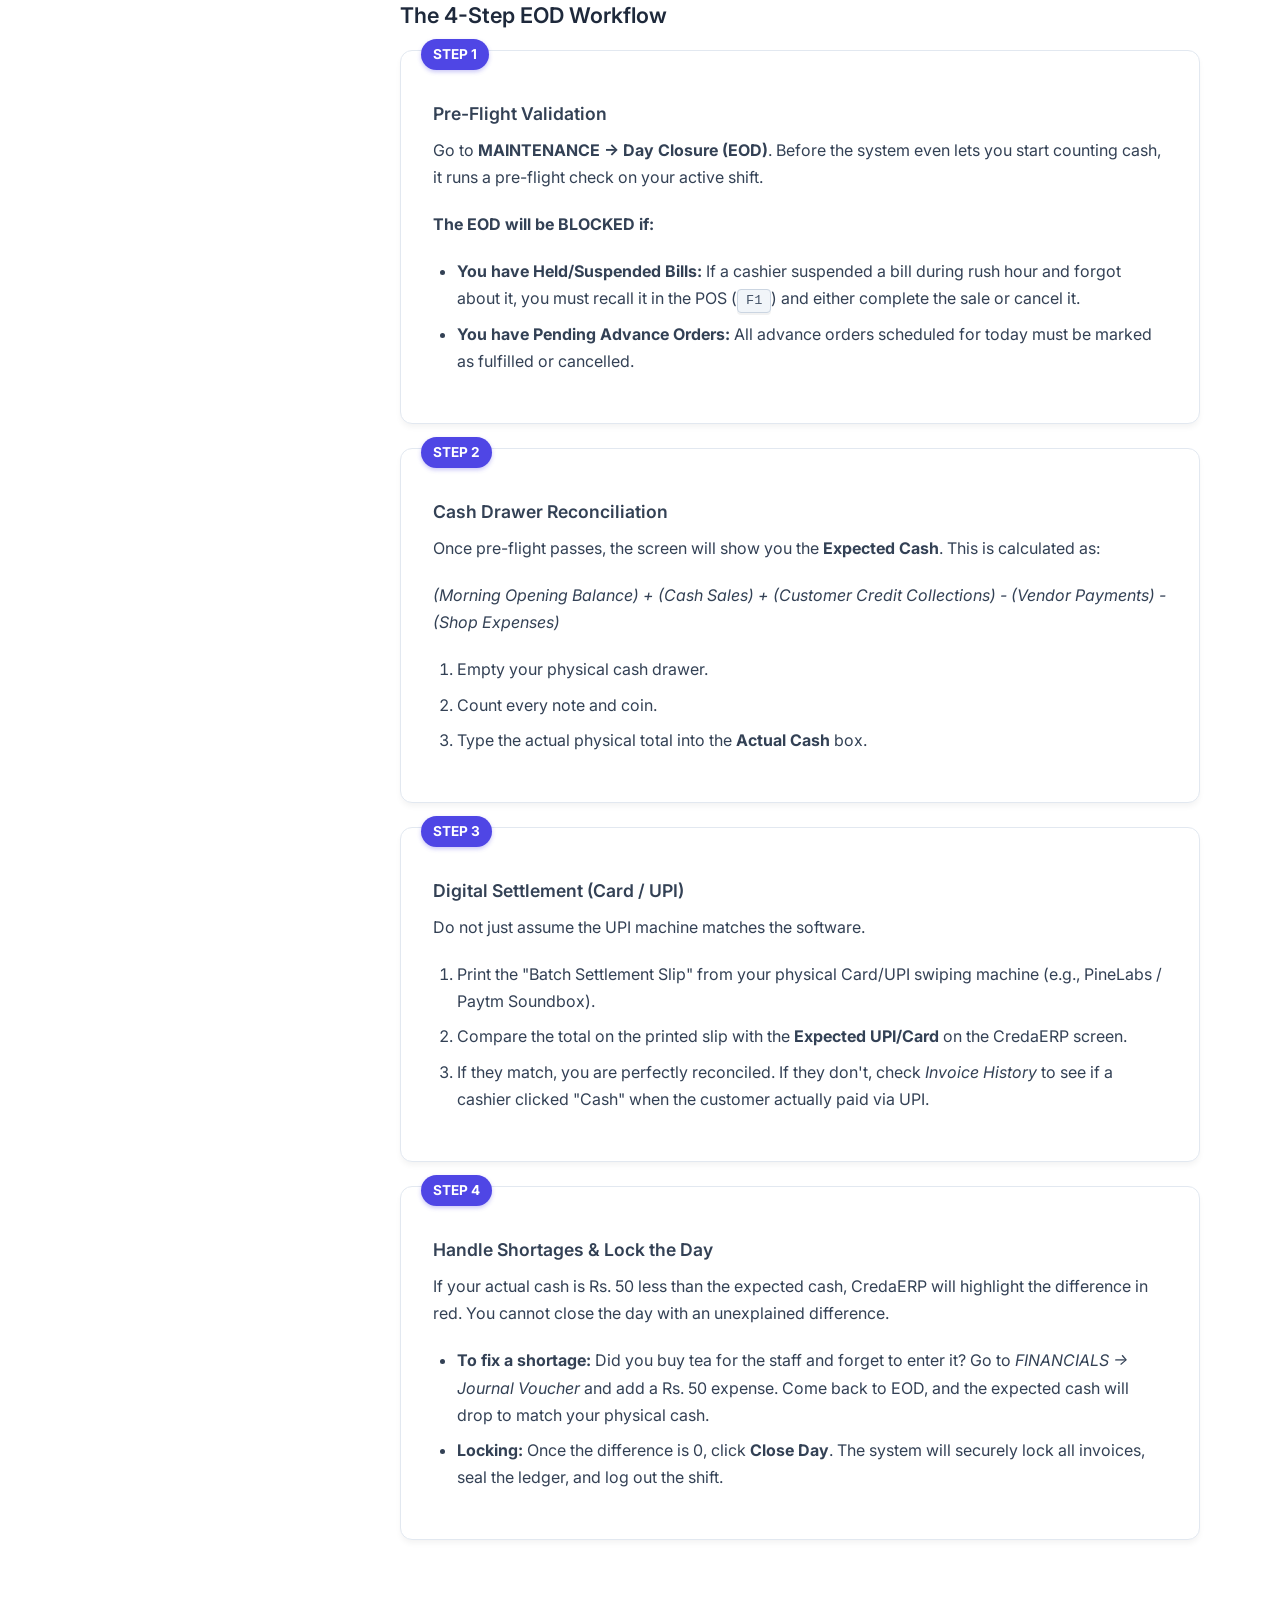
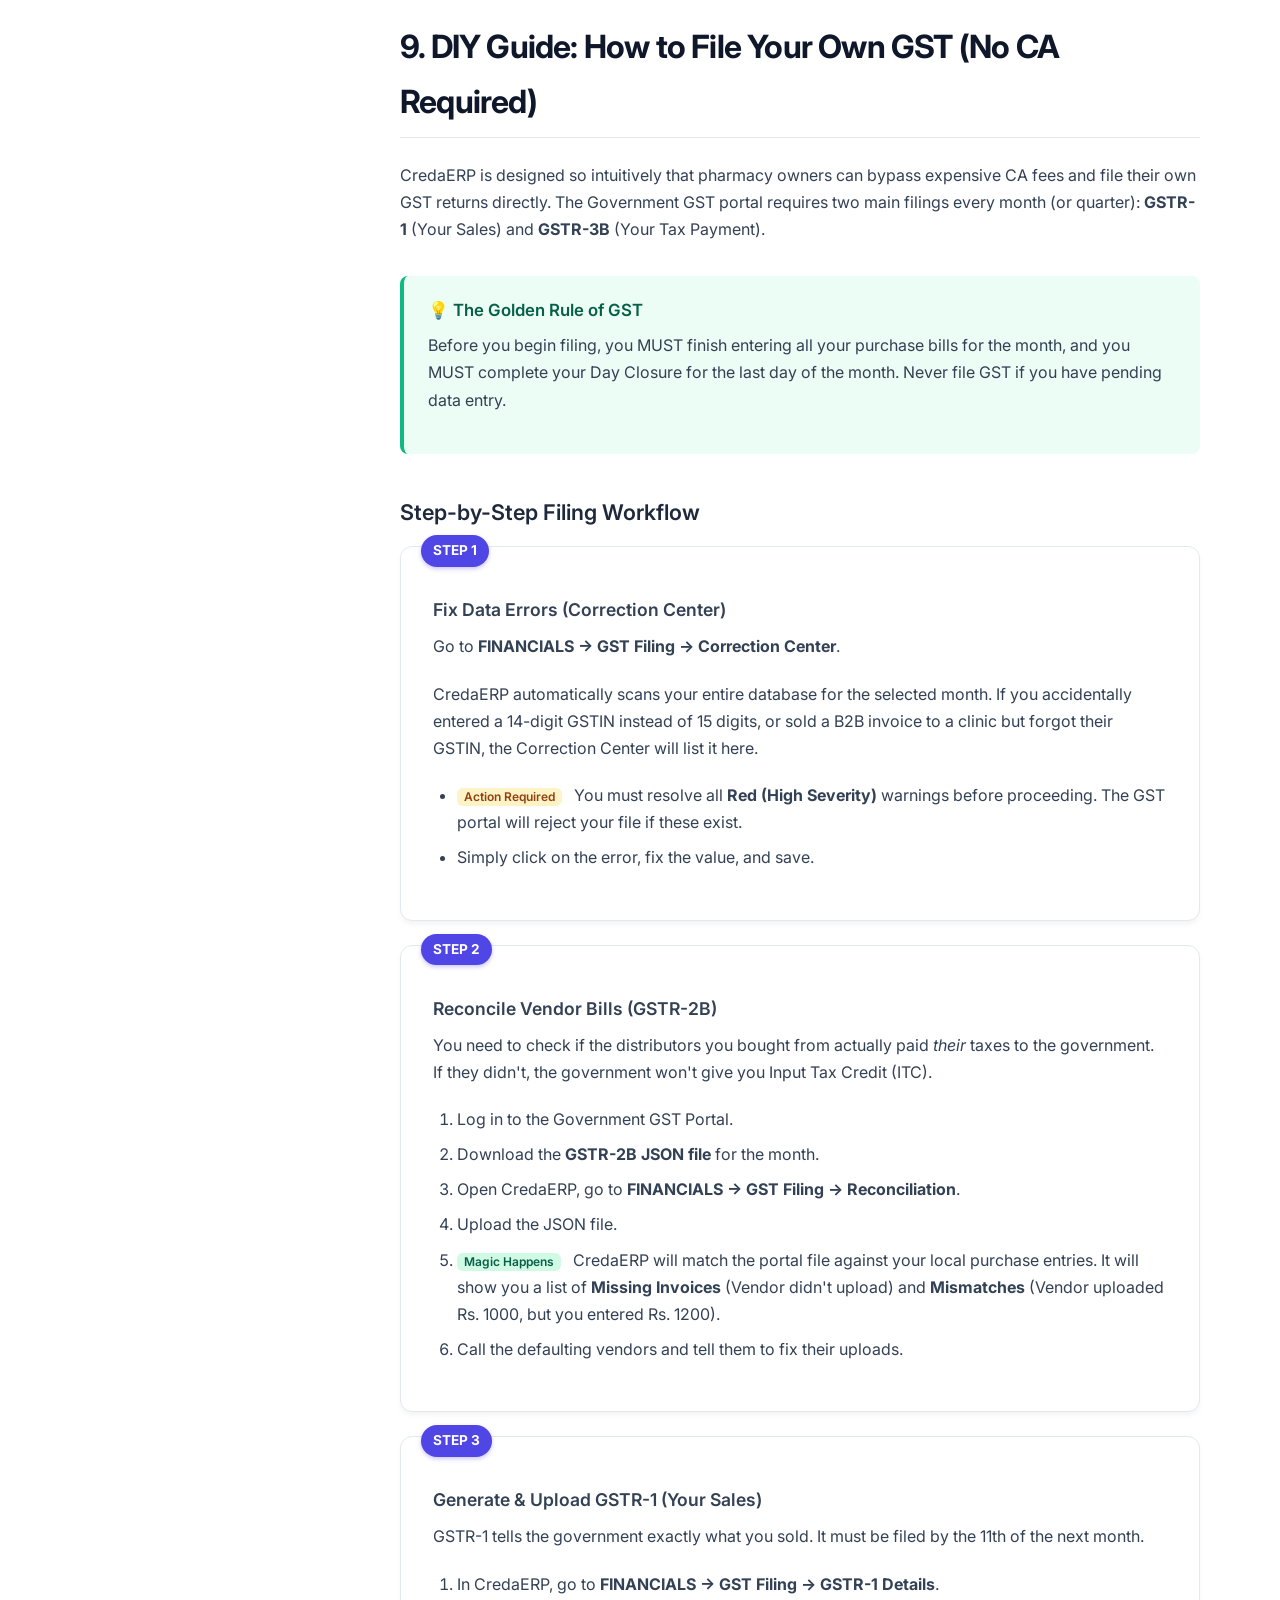
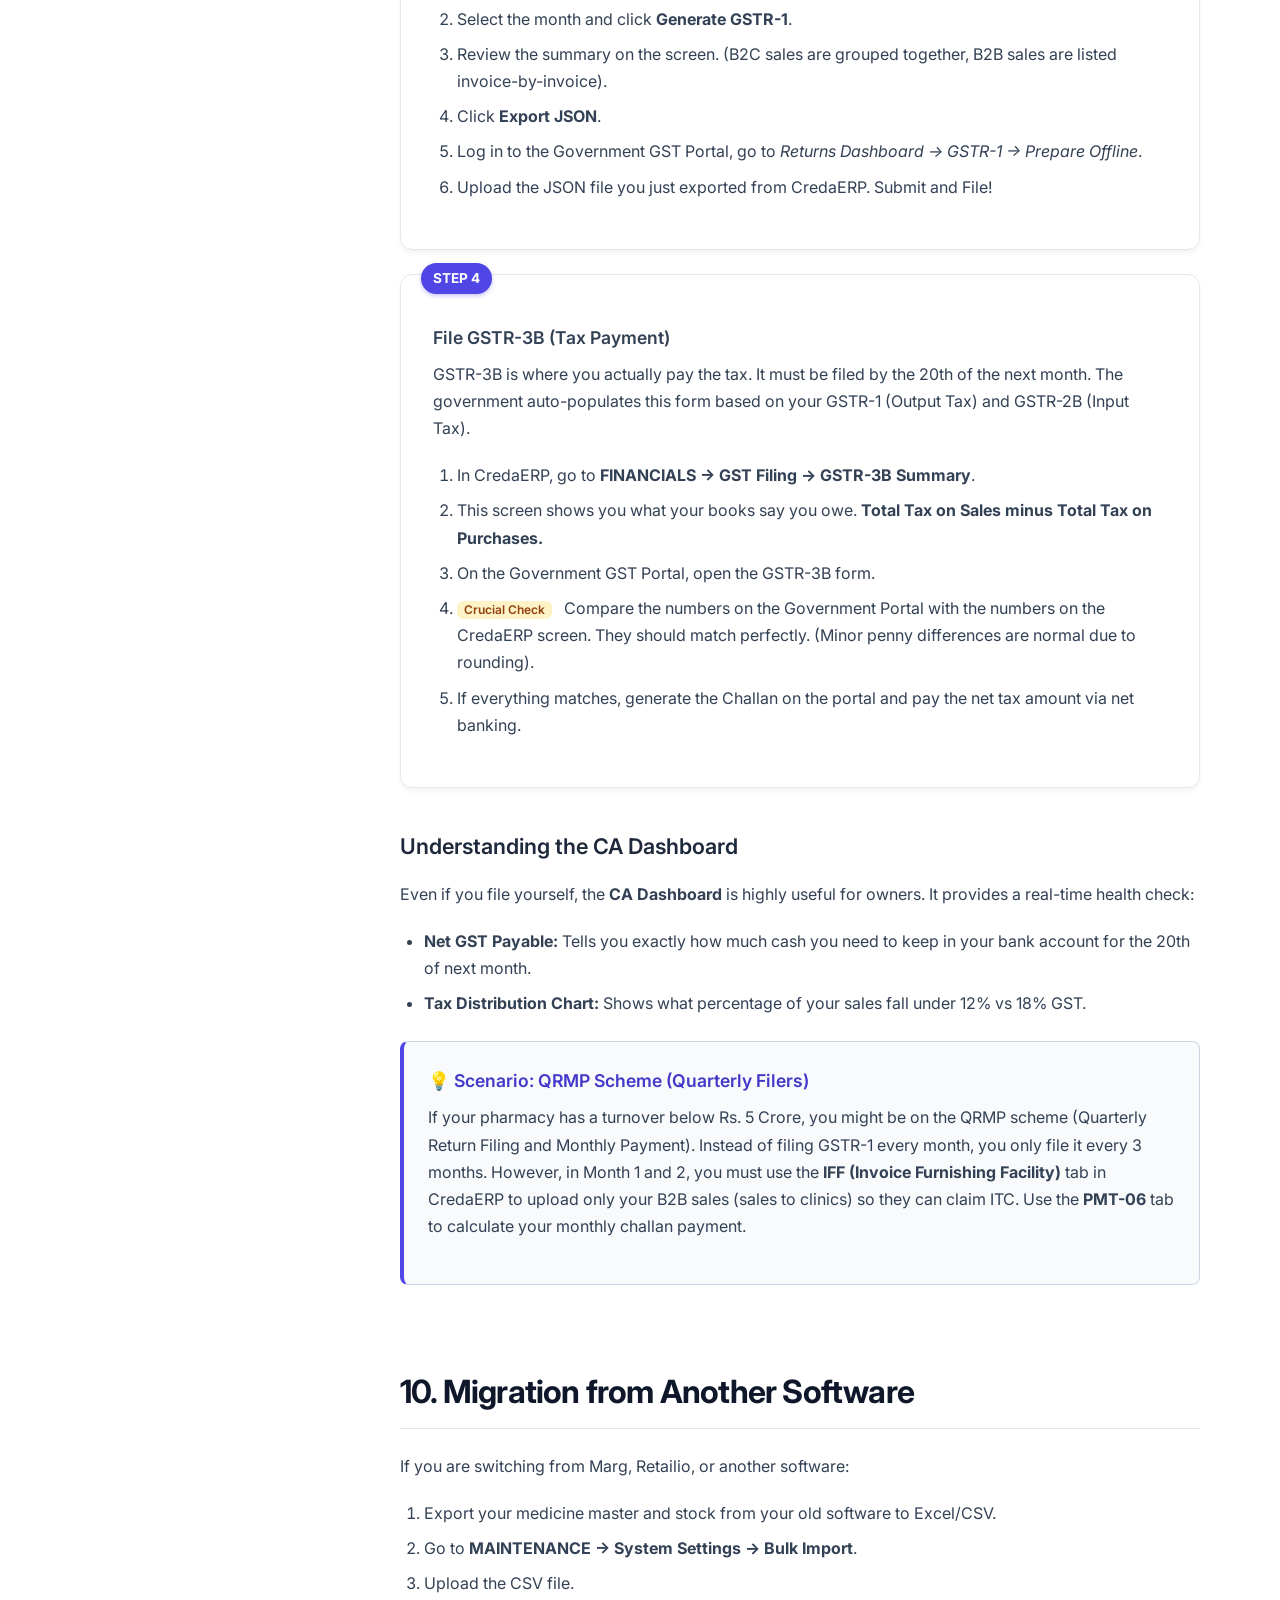
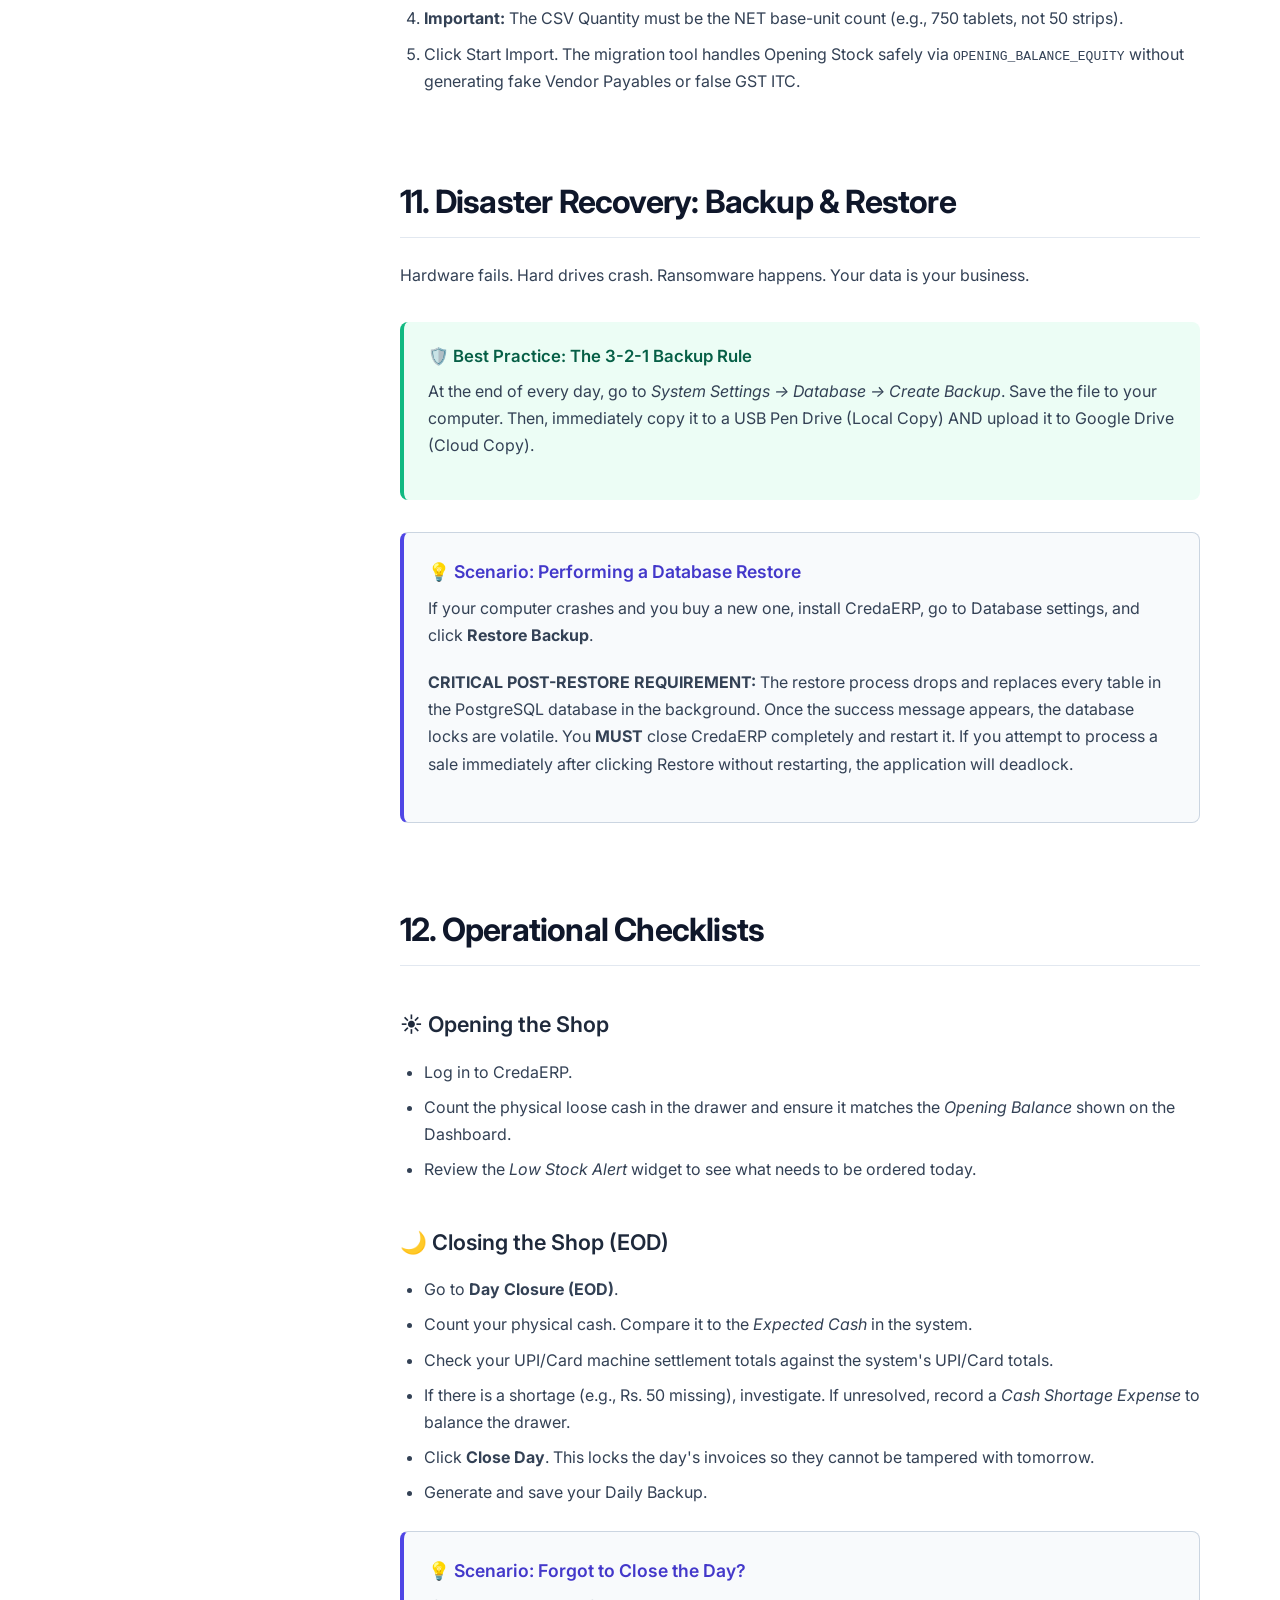
==== commit d8174168: "Update index.html" ====
--- a/user-manual/index.html
+++ b/user-manual/index.html
@@ -448,7 +448,8 @@
                 <li><a href="#returns-reversals">Returns, Reversals & ITC</a></li>
                 <li><a href="#inventory">Inventory & Expiry Mgt</a></li>
                 <li><a href="#reports">Reports & Analytics</a></li>
-                <li><a href="#gst-compliance">Deep Dive: GST Compliance</a></li>
+                <li><a href="#eod-closure">EOD Master Guide</a></li>
+                <li><a href="#gst-compliance">DIY GST Filing Guide</a></li>
                 <li><a href="#migration">Safe Migration Guide</a></li>
                 <li><a href="#backup-restore">Disaster Recovery</a></li>
                 <li><a href="#checklists">Operational Checklists</a></li>
@@ -738,7 +739,65 @@
 <!-- GST Compliance -->
                 <!-- GST Compliance -->
                 <section id="gst-compliance">
-                    <h2>7. DIY Guide: How to File Your Own GST (No CA Required)</h2>
+                    
+                <!-- Day Closure (EOD) -->
+                <section id="eod-closure">
+                    <h2>8. Day Closure (EOD) Master Guide</h2>
+                    <p>The Day Closure (End of Day) routine is the financial heartbeat of your pharmacy. It ensures that the physical cash in your drawer matches the digital ledger, and it cryptographically locks the day's invoices to prevent tampering. <strong>You must perform Day Closure every single night.</strong></p>
+
+                    <div class="callout warning">
+                        <div class="callout-header">⚠️ Stale Shift Lock (Forgot to close yesterday?)</div>
+                        <p>If you leave the pharmacy in a hurry and forget to close the day, CredaERP will automatically detect a "Stale Shift" the next morning. <strong>All billing and purchasing will be completely blocked</strong> until you run the Day Closure for the previous date. This strict rule prevents financial data from bleeding across different calendar dates.</p>
+                    </div>
+
+                    <h3>The 4-Step EOD Workflow</h3>
+
+                    <div class="step-card">
+                        <div class="step-number">STEP 1</div>
+                        <h4>Pre-Flight Validation</h4>
+                        <p>Go to <strong>MAINTENANCE &rarr; Day Closure (EOD)</strong>. Before the system even lets you start counting cash, it runs a pre-flight check on your active shift.</p>
+                        <p><strong>The EOD will be BLOCKED if:</strong></p>
+                        <ul>
+                            <li><strong>You have Held/Suspended Bills:</strong> If a cashier suspended a bill during rush hour and forgot about it, you must recall it in the POS (<kbd>F1</kbd>) and either complete the sale or cancel it.</li>
+                            <li><strong>You have Pending Advance Orders:</strong> All advance orders scheduled for today must be marked as fulfilled or cancelled.</li>
+                        </ul>
+                    </div>
+
+                    <div class="step-card">
+                        <div class="step-number">STEP 2</div>
+                        <h4>Cash Drawer Reconciliation</h4>
+                        <p>Once pre-flight passes, the screen will show you the <strong>Expected Cash</strong>. This is calculated as:</p>
+                        <p><em>(Morning Opening Balance) + (Cash Sales) + (Customer Credit Collections) - (Vendor Payments) - (Shop Expenses)</em></p>
+                        <ol>
+                            <li>Empty your physical cash drawer.</li>
+                            <li>Count every note and coin.</li>
+                            <li>Type the actual physical total into the <strong>Actual Cash</strong> box.</li>
+                        </ol>
+                    </div>
+
+                    <div class="step-card">
+                        <div class="step-number">STEP 3</div>
+                        <h4>Digital Settlement (Card / UPI)</h4>
+                        <p>Do not just assume the UPI machine matches the software.</p>
+                        <ol>
+                            <li>Print the "Batch Settlement Slip" from your physical Card/UPI swiping machine (e.g., PineLabs / Paytm Soundbox).</li>
+                            <li>Compare the total on the printed slip with the <strong>Expected UPI/Card</strong> on the CredaERP screen.</li>
+                            <li>If they match, you are perfectly reconciled. If they don't, check <em>Invoice History</em> to see if a cashier clicked "Cash" when the customer actually paid via UPI.</li>
+                        </ol>
+                    </div>
+
+                    <div class="step-card">
+                        <div class="step-number">STEP 4</div>
+                        <h4>Handle Shortages & Lock the Day</h4>
+                        <p>If your actual cash is Rs. 50 less than the expected cash, CredaERP will highlight the difference in red. You cannot close the day with an unexplained difference.</p>
+                        <ul>
+                            <li><strong>To fix a shortage:</strong> Did you buy tea for the staff and forget to enter it? Go to <em>FINANCIALS &rarr; Journal Voucher</em> and add a Rs. 50 expense. Come back to EOD, and the expected cash will drop to match your physical cash.</li>
+                            <li><strong>Locking:</strong> Once the difference is 0, click <strong>Close Day</strong>. The system will securely lock all invoices, seal the ledger, and log out the shift.</li>
+                        </ul>
+                    </div>
+                </section>
+
+                    <h2>9. DIY Guide: How to File Your Own GST (No CA Required)</h2>
                     <p>CredaERP is designed so intuitively that pharmacy owners can bypass expensive CA fees and file their own GST returns directly. The Government GST portal requires two main filings every month (or quarter): <strong>GSTR-1</strong> (Your Sales) and <strong>GSTR-3B</strong> (Your Tax Payment).</p>
 
                     <div class="callout success">
@@ -814,7 +873,7 @@
                 </section>
 <!-- Migration -->
                 <section id="migration">
-                    <h2>8. Migration from Another Software</h2>
+                    <h2>10. Migration from Another Software</h2>
                     <p>If you are switching from Marg, Retailio, or another software:</p>
                     <ol>
                         <li>Export your medicine master and stock from your old software to Excel/CSV.</li>
@@ -827,7 +886,7 @@
 
                 <!-- Backup & Restore -->
                 <section id="backup-restore">
-                    <h2>9. Disaster Recovery: Backup & Restore</h2>
+                    <h2>11. Disaster Recovery: Backup & Restore</h2>
                     <p>Hardware fails. Hard drives crash. Ransomware happens. Your data is your business.</p>
                     
                     <div class="callout success">
@@ -844,7 +903,7 @@
 
                 <!-- Checklists -->
                 <section id="checklists">
-                    <h2>10. Operational Checklists</h2>
+                    <h2>12. Operational Checklists</h2>
                     
                     <h3>☀️ Opening the Shop</h3>
                     <ul class="checklist">
@@ -871,7 +930,7 @@
                 
                 <!-- Keyboard Shortcuts -->
                 <section id="keyboard-shortcuts">
-                    <h2>11. Keyboard Shortcuts Reference</h2>
+                    <h2>13. Keyboard Shortcuts Reference</h2>
                     <p>Memorize these to operate the pharmacy at maximum speed without a mouse.</p>
                     <div class="table-wrapper">
                         <table>
@@ -896,7 +955,7 @@
 
                 <!-- FAQ -->
                 <section id="faq">
-                    <h2>12. Frequently Asked Questions (FAQ)</h2>
+                    <h2>14. Frequently Asked Questions (FAQ)</h2>
 
 
 
@@ -918,7 +977,7 @@
 
                 <!-- Release Notes -->
                 <section id="release-notes">
-                    <h2>13. Release Notes (v3.0.1)</h2>
+                    <h2>15. Release Notes (v3.0.1)</h2>
                     <p>Welcome to CredaERP v3.0.1. This release focuses on rock-solid data integrity and GST compliance.</p>
                     <ul>
                         <li><strong>Fixed:</strong> Pack-size decimal truncation. Inventory math now utilizes strict Big-Decimal arithmetic to prevent losing fractional tablets during conversions.</li>
@@ -931,7 +990,7 @@
 
                 <!-- Contact Us -->
                 <section id="contact-us">
-                    <h2>14. Contact & Support</h2>
+                    <h2>16. Contact & Support</h2>
                     <p>If you encounter a database corruption error, need license assistance, or have operational issues not covered in this manual, please reach out to our support team.</p>
                     
                     <div class="scenario-box">
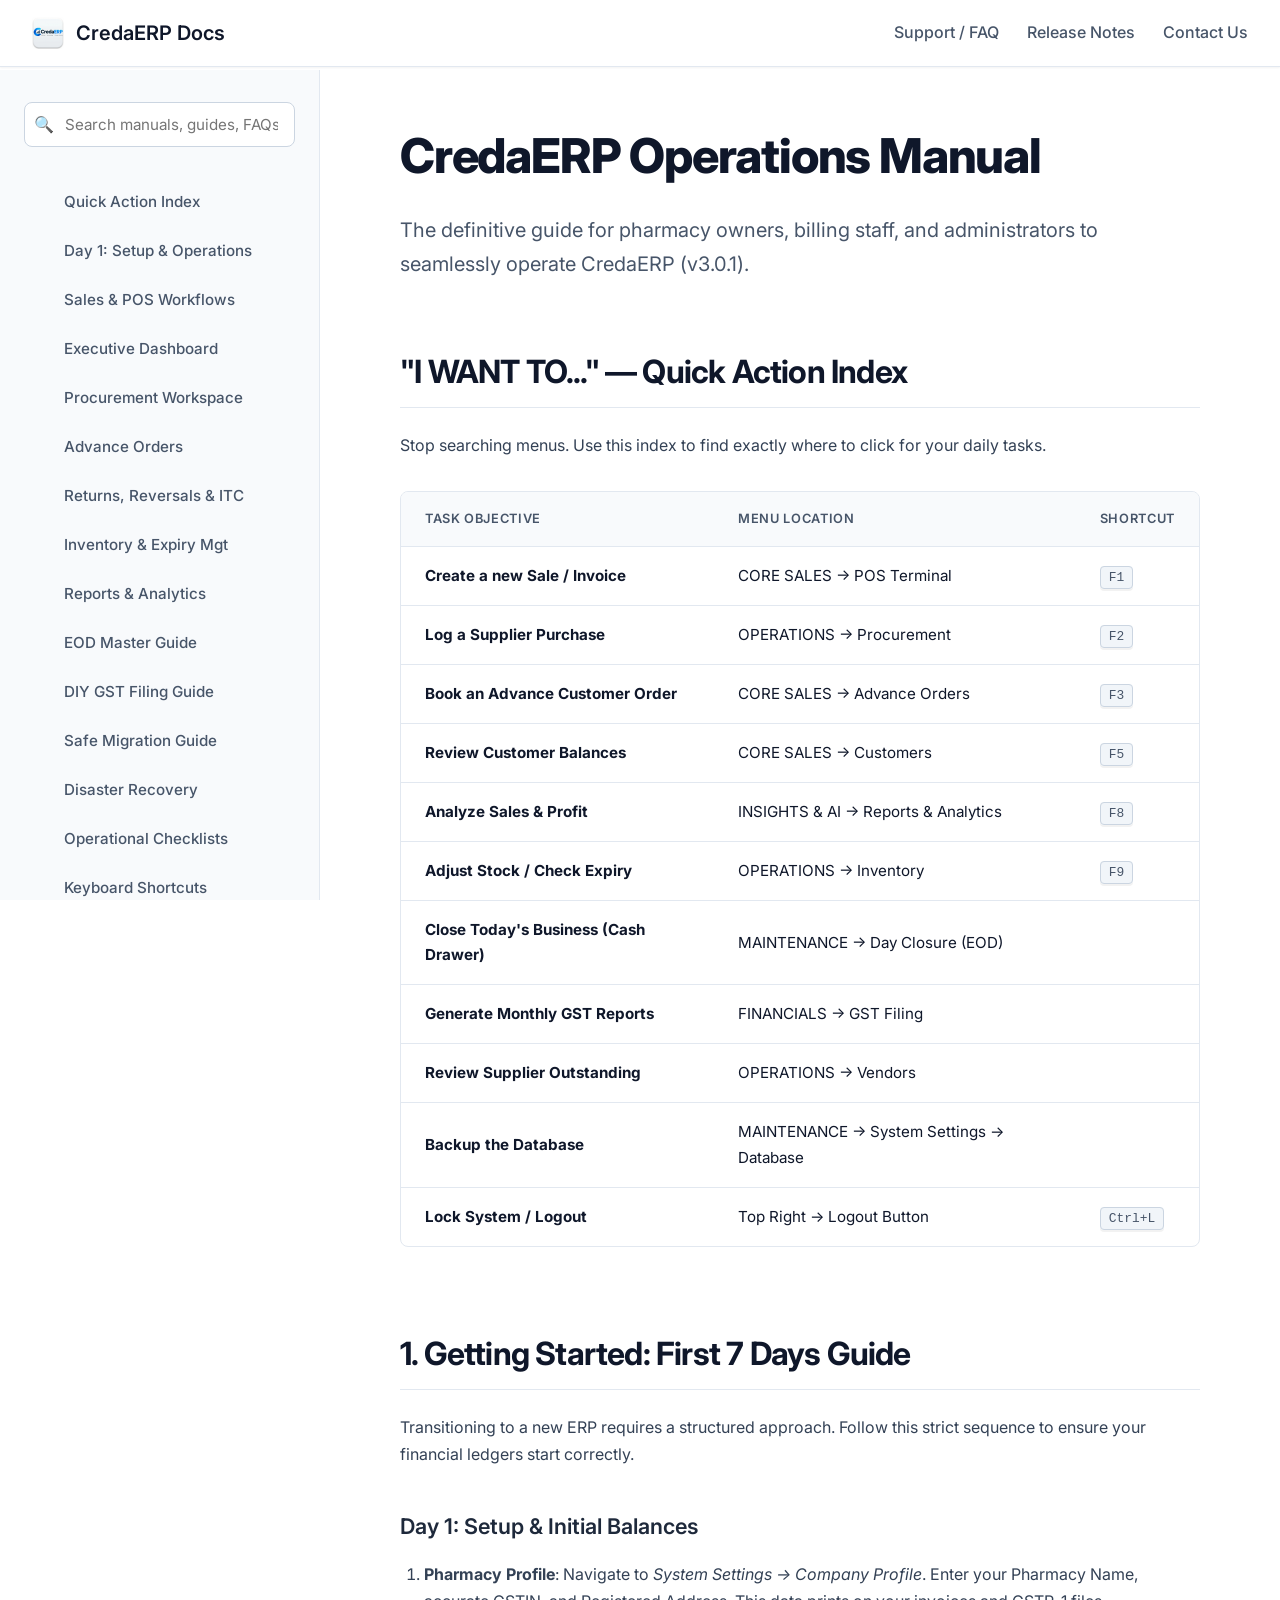
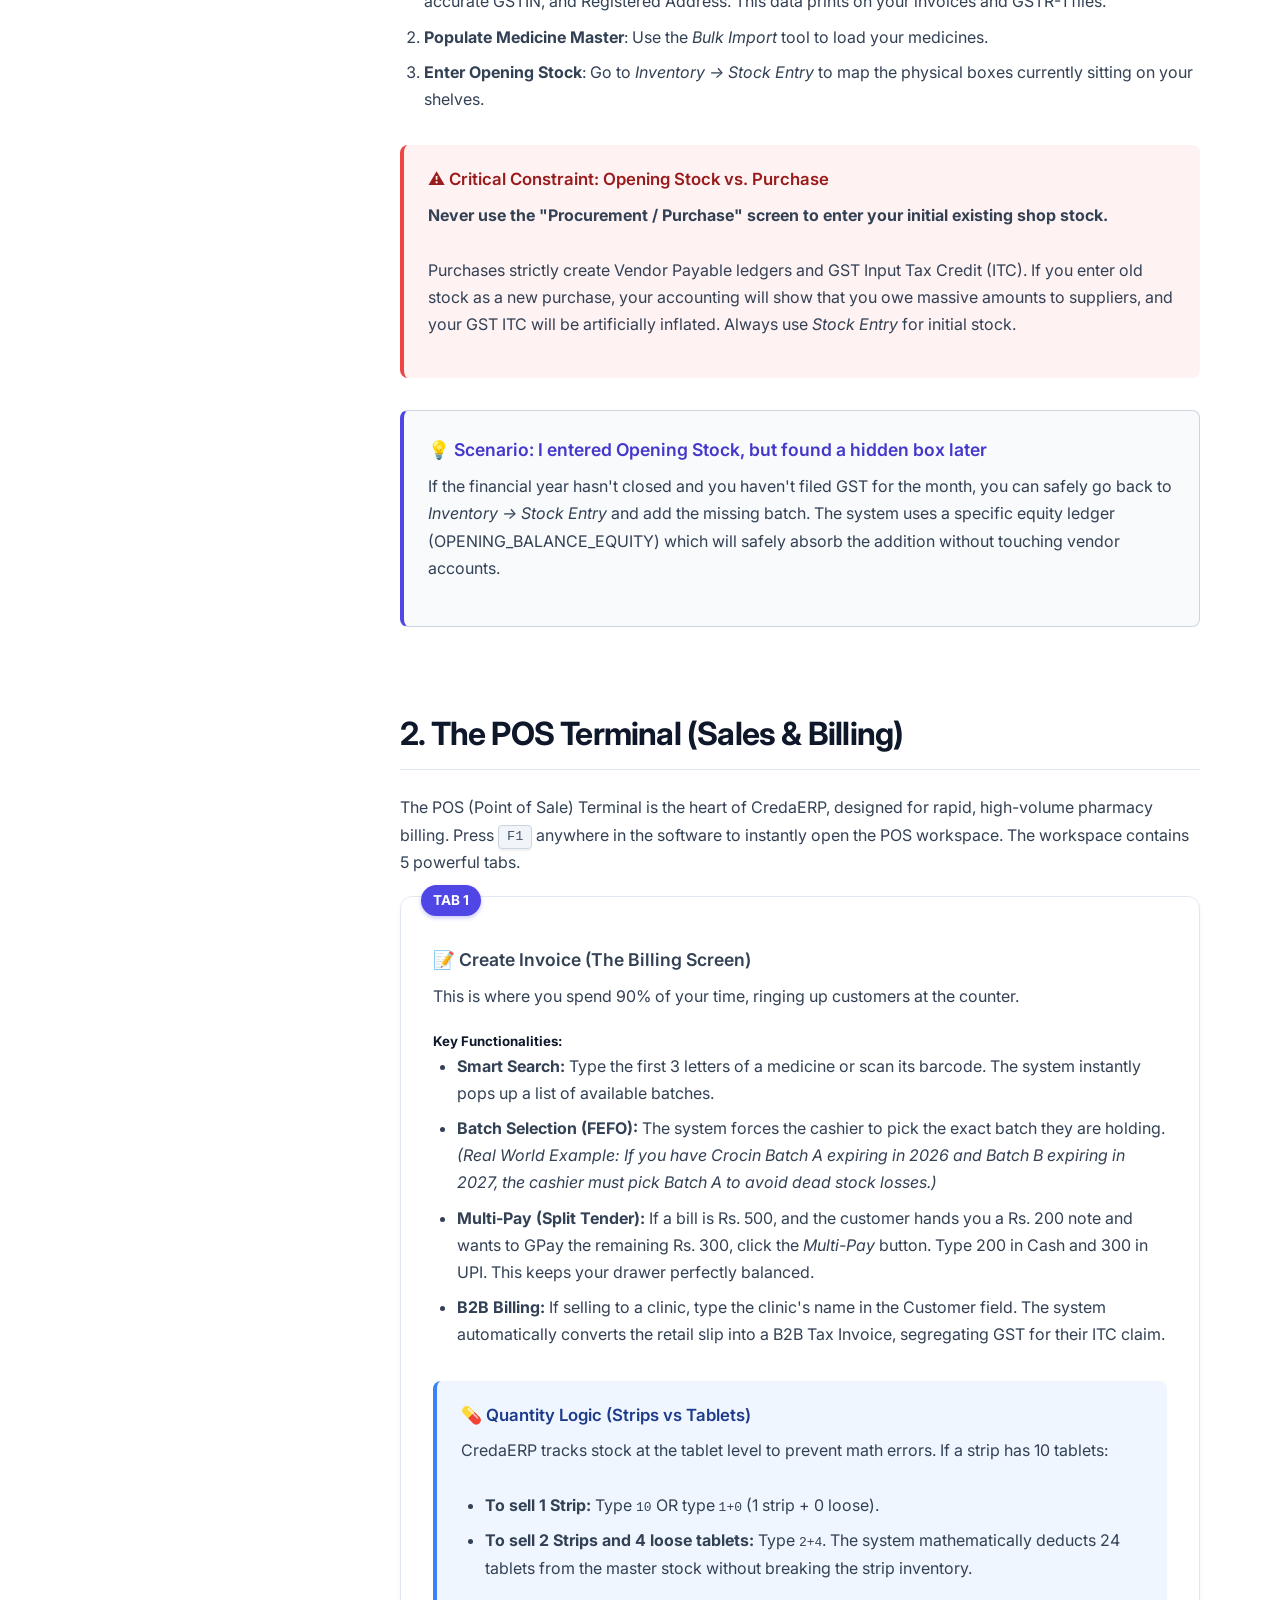
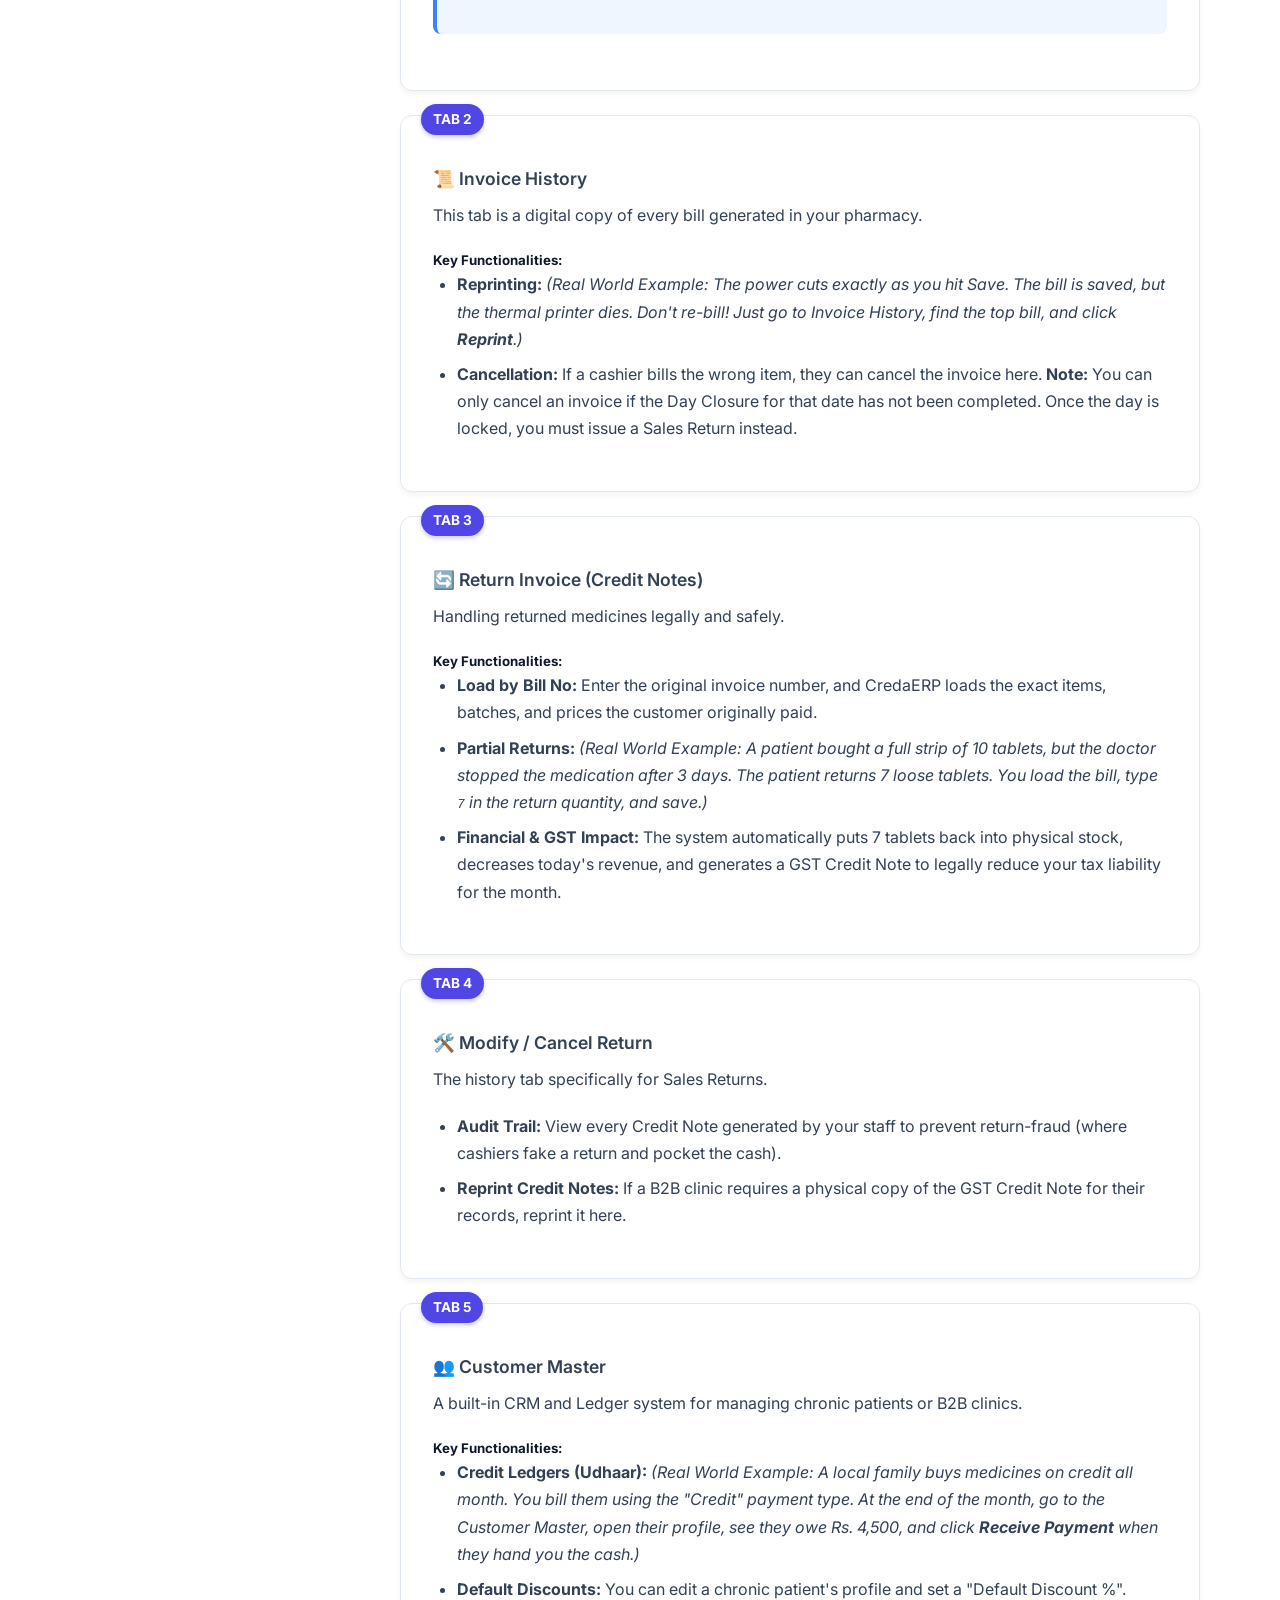
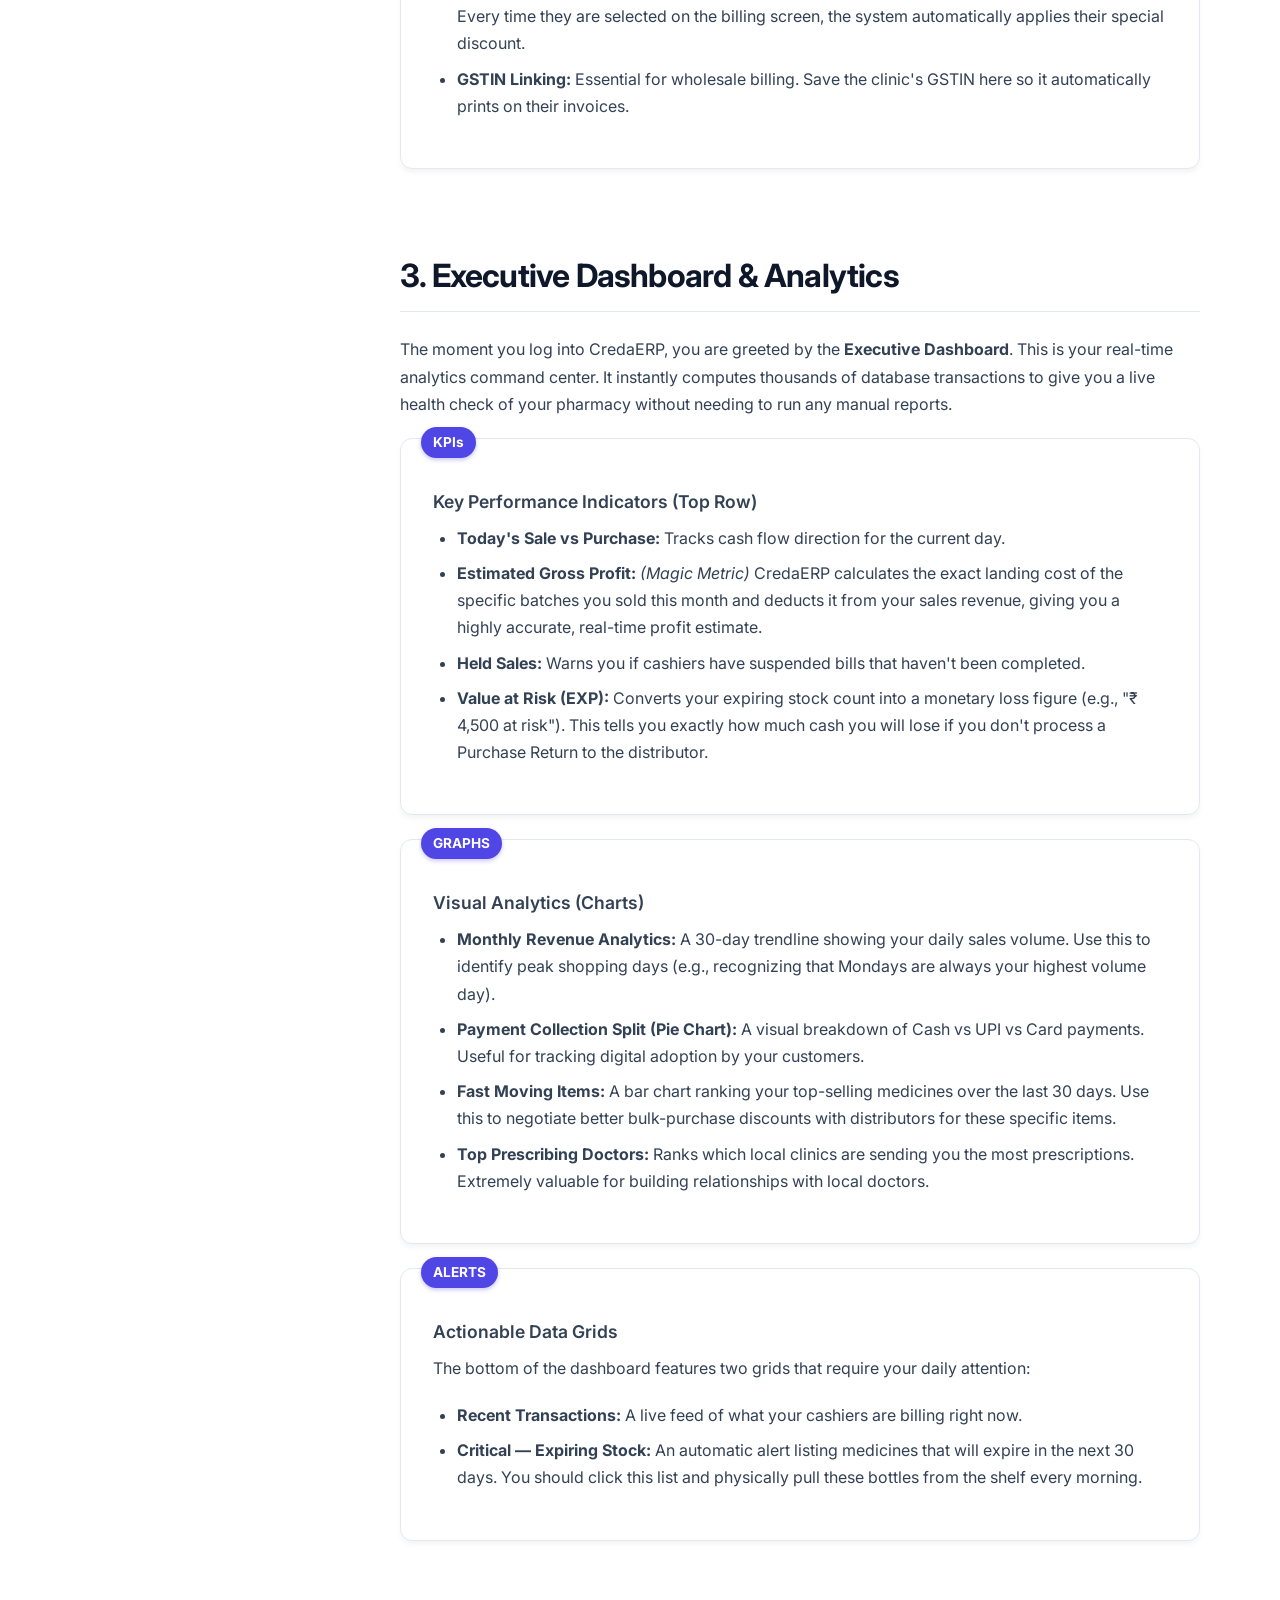
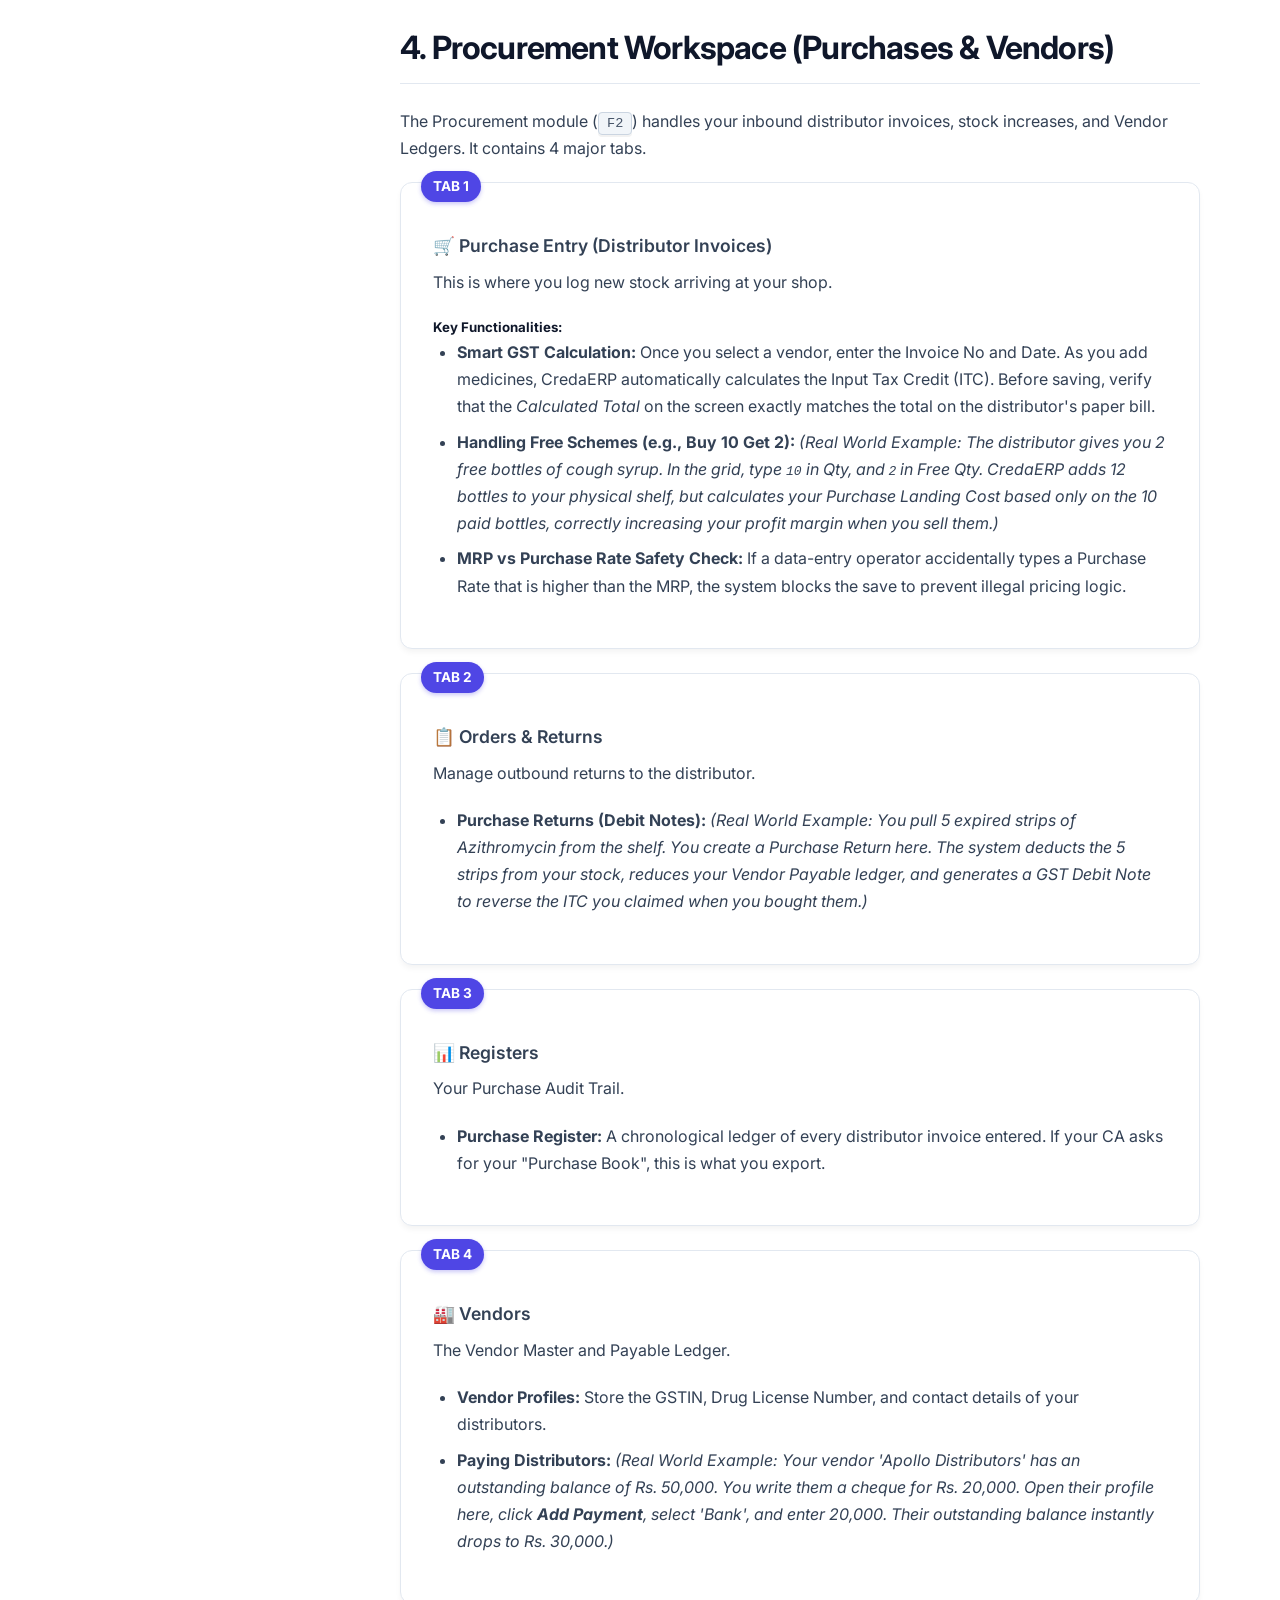
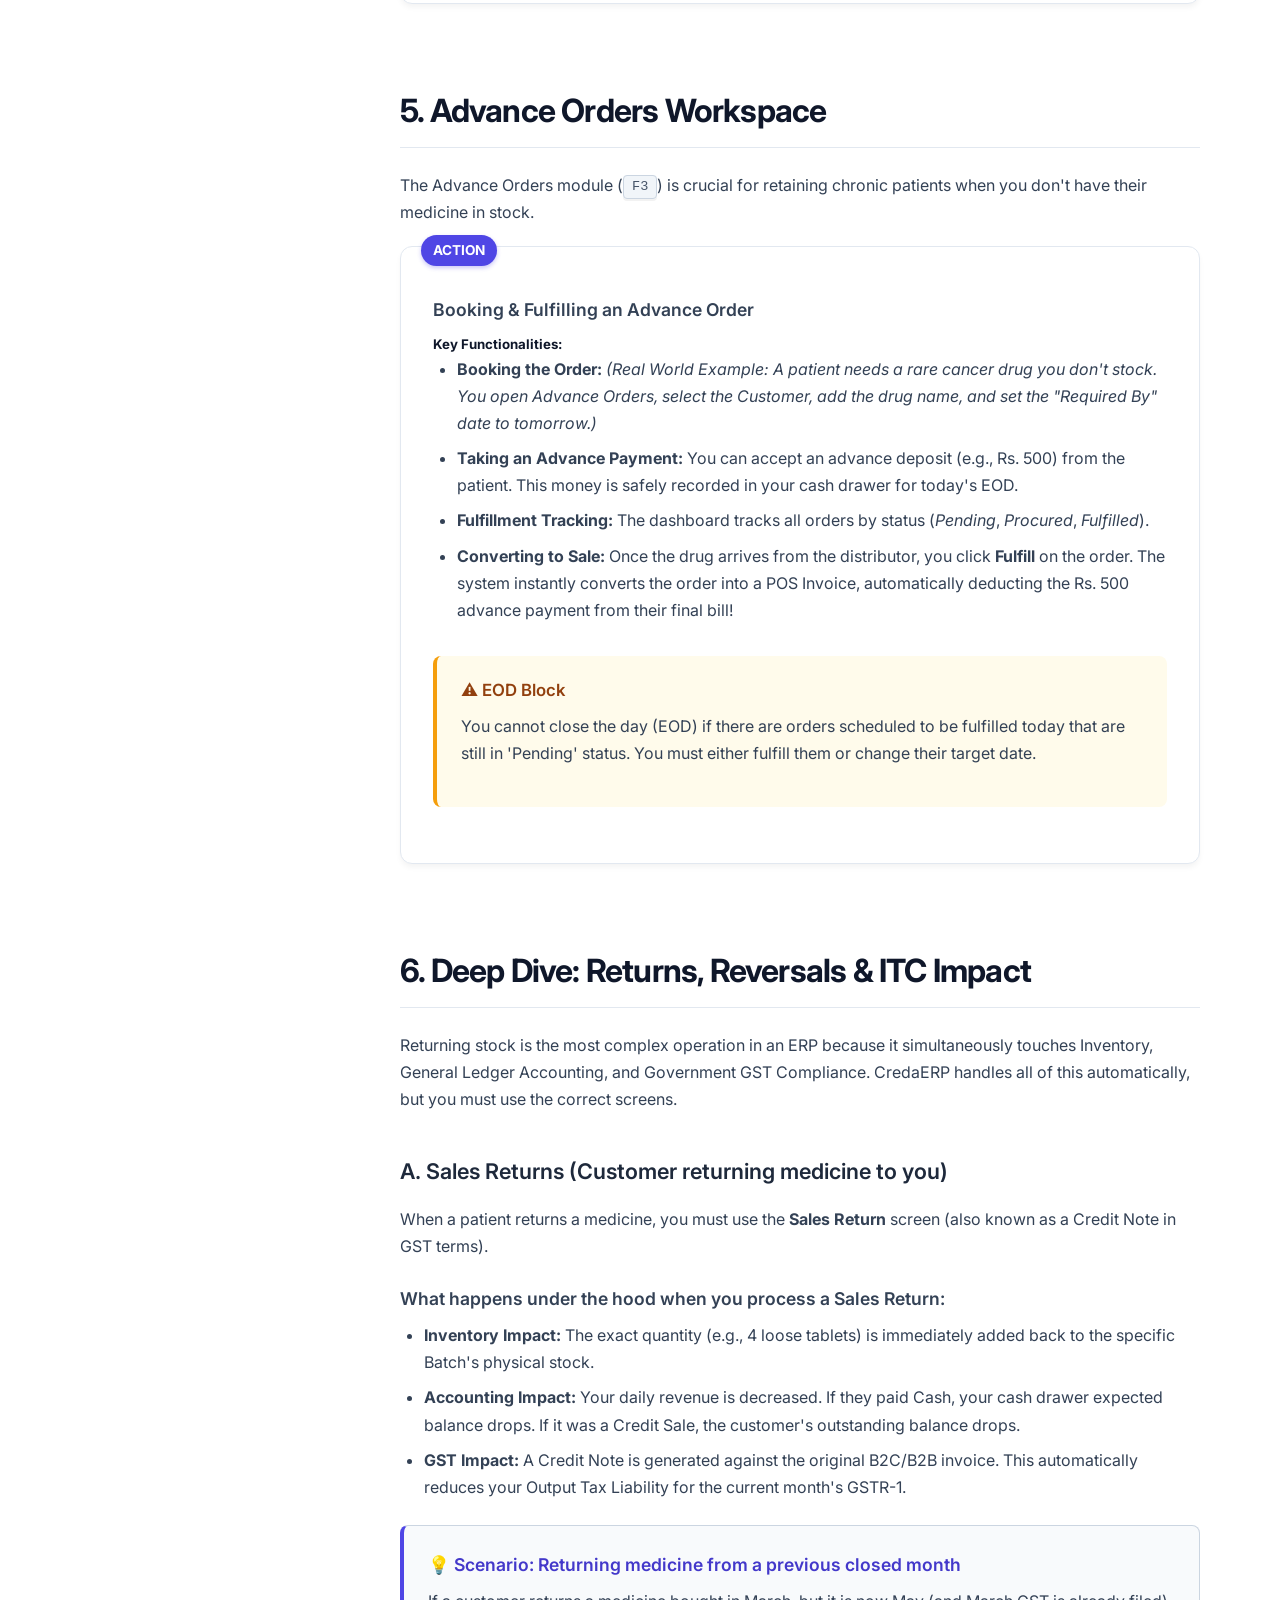
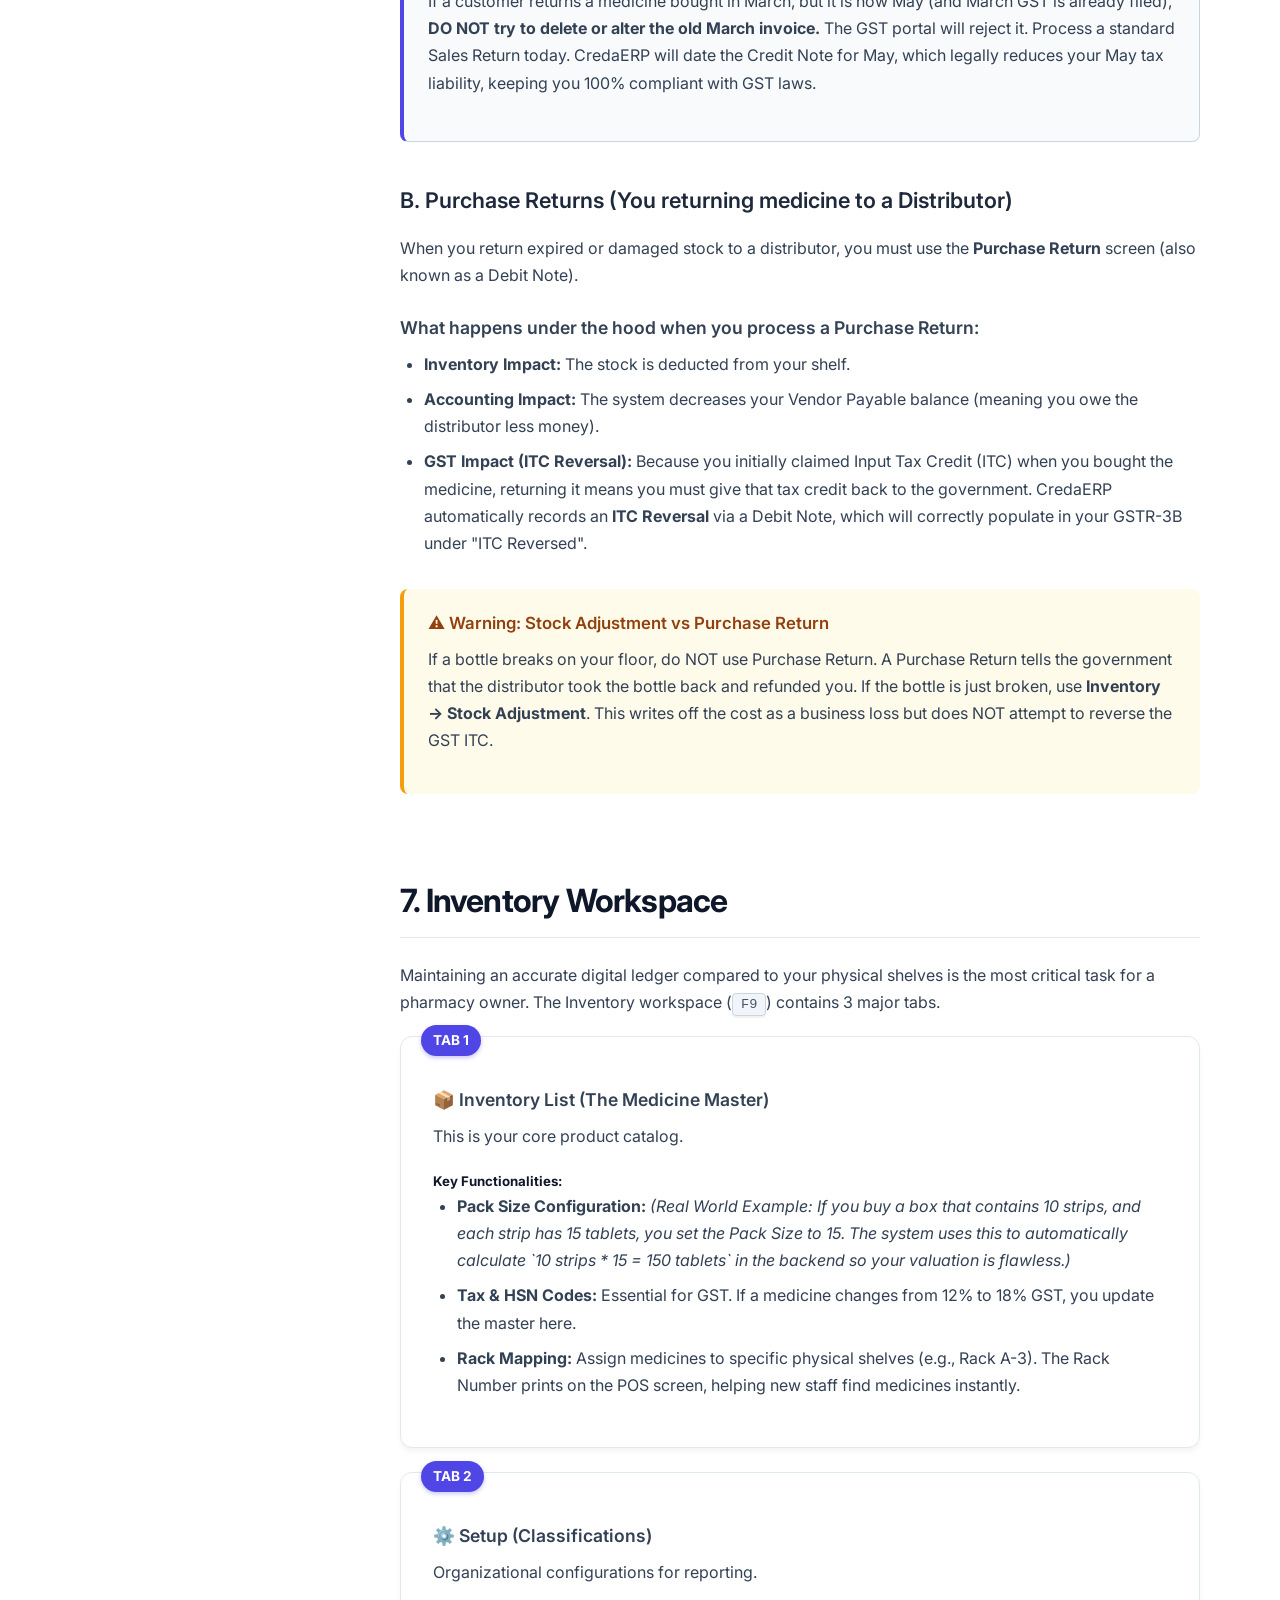
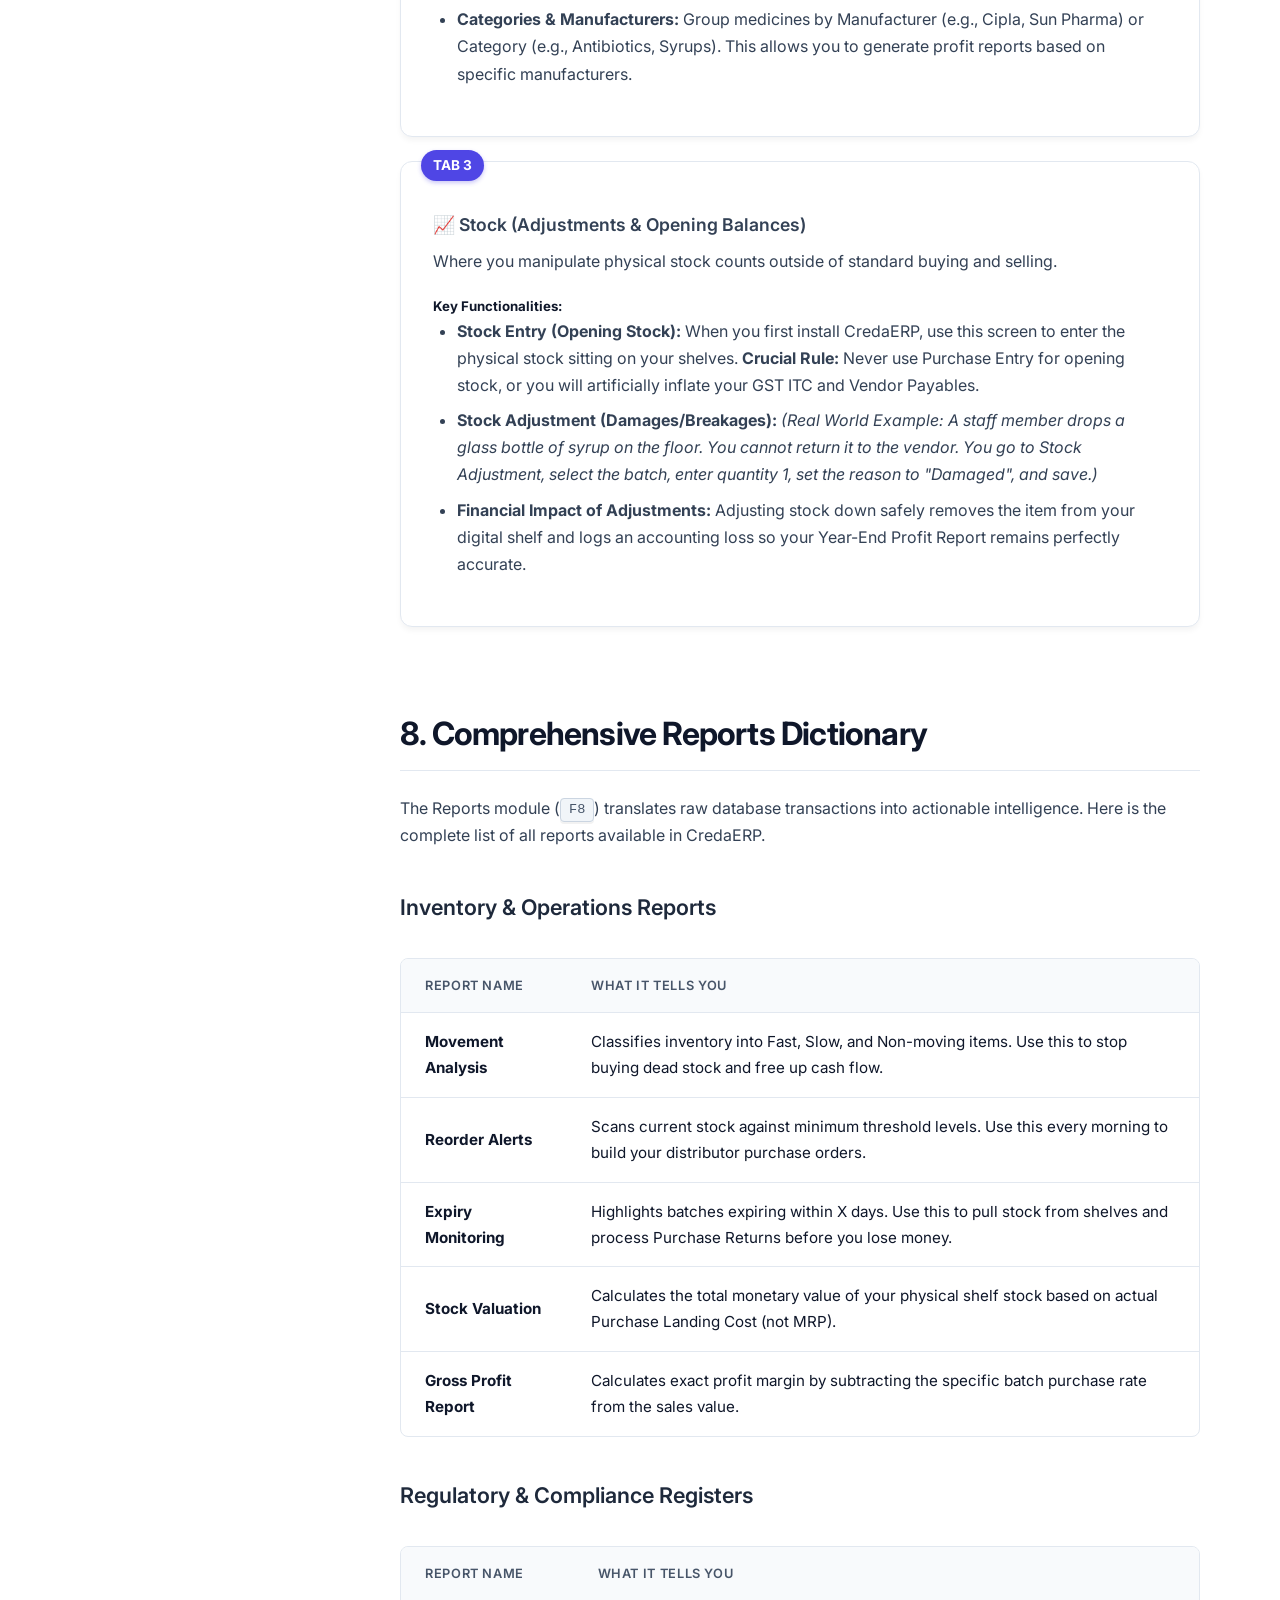
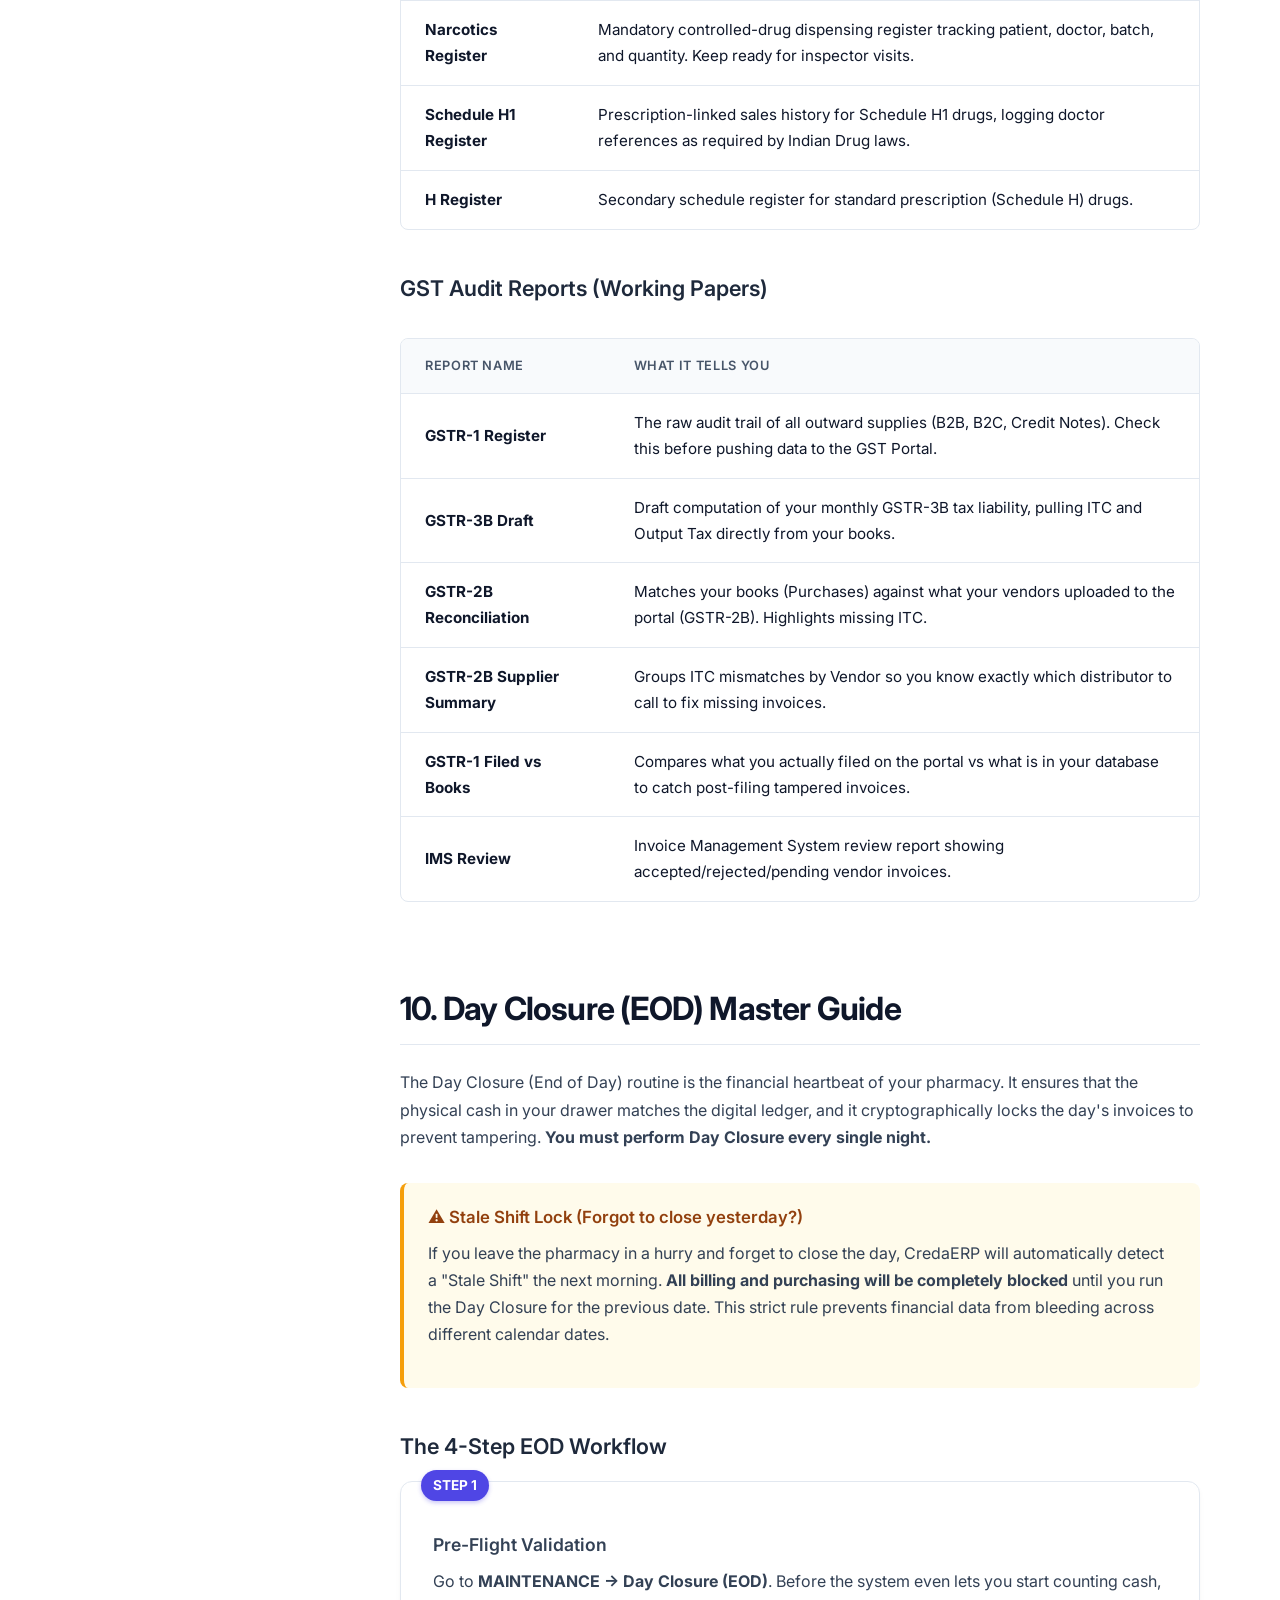
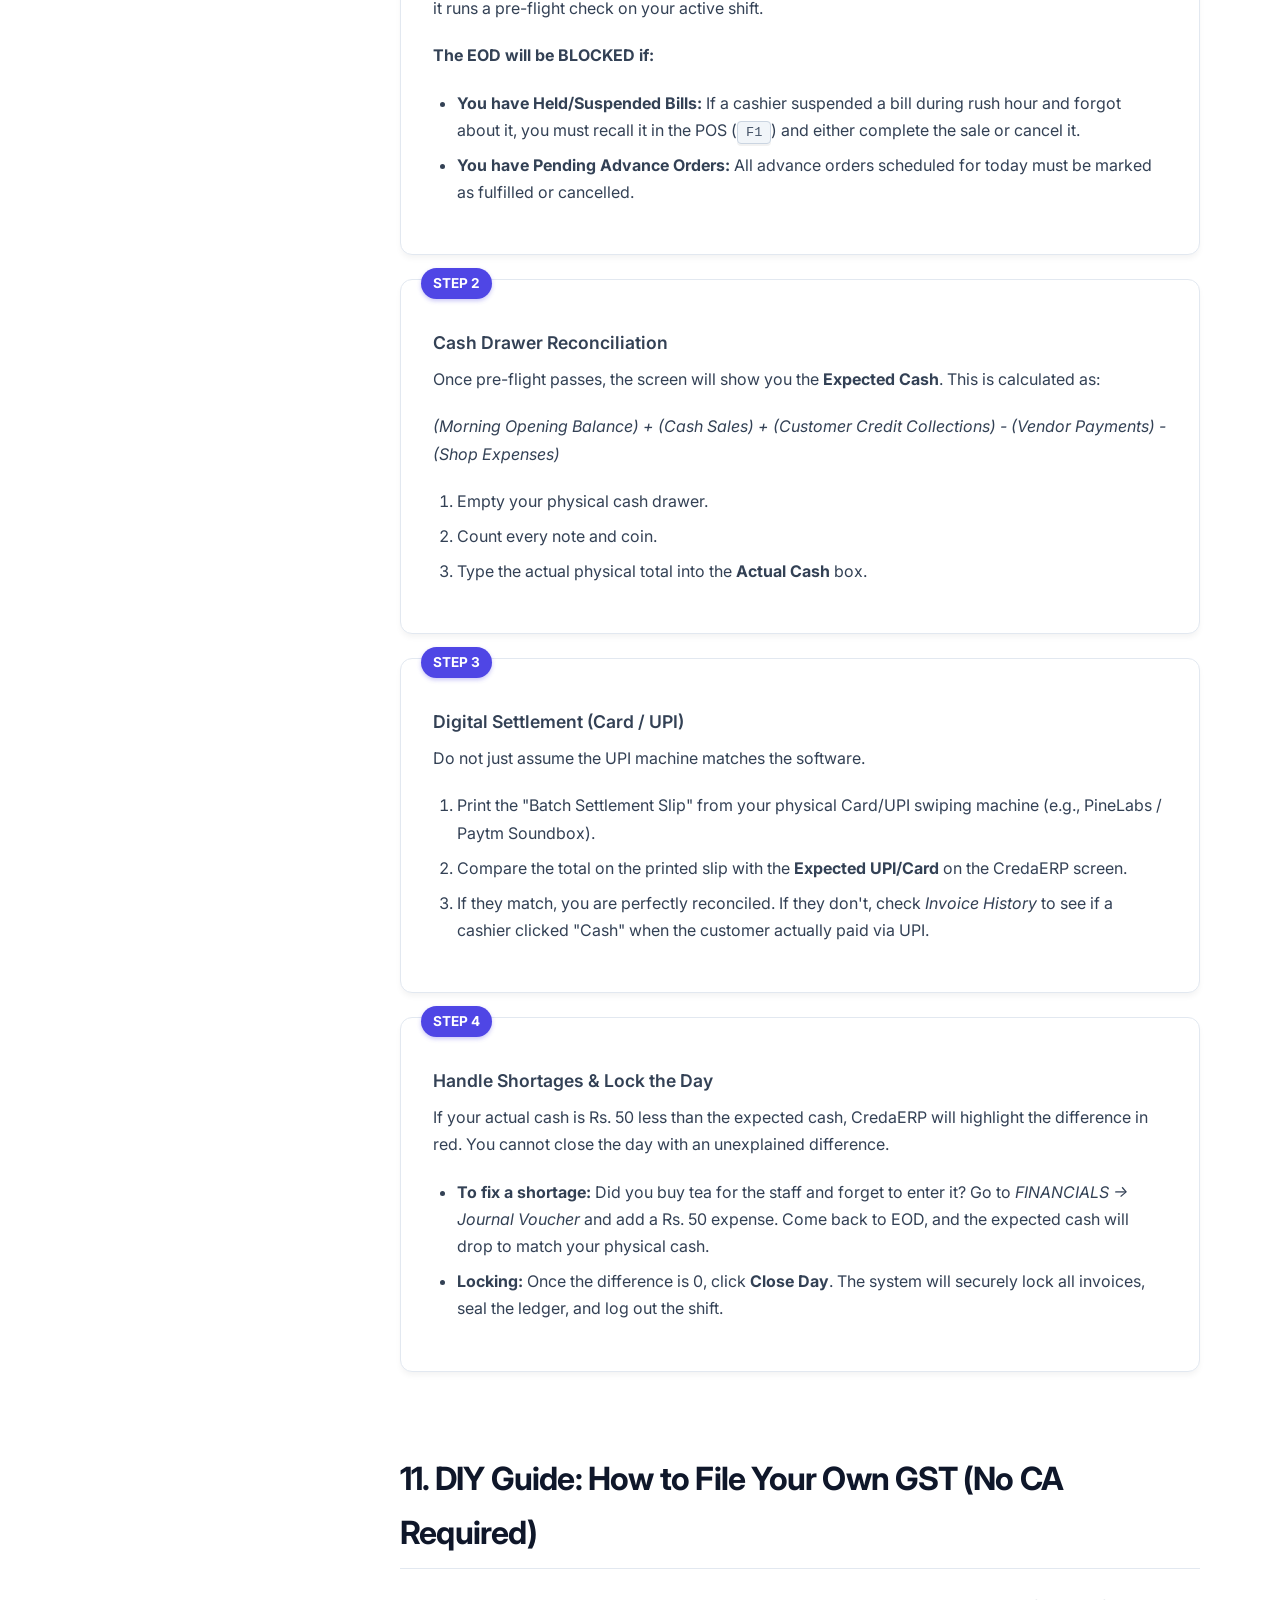
==== commit 33dae97c: "Update index.html" ====
--- a/user-manual/index.html
+++ b/user-manual/index.html
@@ -444,7 +444,9 @@
                 <li><a href="#quick-action" class="active">Quick Action Index</a></li>
                 <li><a href="#getting-started">Day 1: Setup & Operations</a></li>
                 <li><a href="#sales-billing">Sales & POS Workflows</a></li>
-                <li><a href="#purchase">Procurement & Purchases</a></li>
+                <li><a href="#executive-dashboard">Executive Dashboard</a></li>
+                <li><a href="#purchase">Procurement Workspace</a></li>
+                <li><a href="#advance-orders">Advance Orders</a></li>
                 <li><a href="#returns-reversals">Returns, Reversals & ITC</a></li>
                 <li><a href="#inventory">Inventory & Expiry Mgt</a></li>
                 <li><a href="#reports">Reports & Analytics</a></li>
@@ -569,69 +571,193 @@
 
                 <!-- Sales & Billing -->
                 <section id="sales-billing">
-                    <h2>2. Sales & Billing (POS Terminal)</h2>
-                    <p>The POS terminal is optimized for rapid, high-volume pharmacy billing.</p>
-                    
-                    <h3>Creating a Standard Sale</h3>
-                    <ol>
-                        <li>Press <kbd>F1</kbd> to open the POS Terminal.</li>
-                        <li>Scan the barcode, or type the first 3 letters of the medicine to trigger the search.</li>
-                        <li>Select the required batch from the popup. <em>(Verify Expiry Date visually before clicking)</em>.</li>
-                        <li>Enter the exact quantity (See <strong>Pack Sizes</strong> rule below).</li>
-                        <li>Select the Payment Method (Cash/Card/UPI/Credit) and press Save.</li>
-                    </ol>
-                    
-                    <div class="callout info">
-                        <div class="callout-header">💊 How to Enter Quantity Correctly (Strips vs Tablets)</div>
-                        <p>CredaERP tracks inventory internally at the lowest base-unit (Tablet/Capsule) to prevent calculation errors. When entering quantity on the POS or Purchase screen, use one of these two methods:</p>
-                        <ul>
-                            <li><strong>Method A (Total Base Pieces):</strong> Type the total number of tablets. If a strip has 10 tablets and you want to sell 1 strip, type <code>10</code>. If you want to sell 2 strips, type <code>20</code>.</li>
-                            <li><strong>Method B (Strips + Loose Formula):</strong> Type using the plus sign. To sell 2 strips and 5 loose tablets, type <code>2+5</code>. To sell 1 strip, type <code>1+0</code>. The system mathematically translates this based on the item's configured pack size.</li>
-                        </ul>
-                    </div>
-
-                    <div class="scenario-box">
-                        <h4>💡 Scenario: Split Tender Payments (Half Cash, Half UPI)</h4>
-                        <p>If a customer's bill is Rs. 150, and they give you a Rs. 100 note and want to GPay the remaining Rs. 50:</p>
-                        <p>In the POS screen, do not just click "Cash". Use the <strong>Multi-Pay / Split Payment</strong> button. Enter `100` in the Cash box and `50` in the UPI box. This ensures your end-of-day drawer count and your bank reconciliation match perfectly.</p>
-                    </div>
-                    
-                    <div class="scenario-box">
-                        <h4>💡 Scenario: Printer Runs Out of Paper / Power Cut During Print</h4>
-                        <p>If the transaction was saved but the printer fails, <strong>do not re-enter the bill!</strong> The stock has already been deducted. Simply put new paper in the printer, press <kbd>F1</kbd>, go to <em>Invoice History</em>, select the top invoice, and click <strong>Reprint</strong>.</p>
+                    <h2>2. The POS Terminal (Sales & Billing)</h2>
+                    <p>The POS (Point of Sale) Terminal is the heart of CredaERP, designed for rapid, high-volume pharmacy billing. Press <kbd>F1</kbd> anywhere in the software to instantly open the POS workspace. The workspace contains 5 powerful tabs.</p>
+
+                    <div class="step-card">
+                        <div class="step-number">TAB 1</div>
+                        <h4>📝 Create Invoice (The Billing Screen)</h4>
+                        <p>This is where you spend 90% of your time, ringing up customers at the counter.</p>
+                        
+                        <h5>Key Functionalities:</h5>
+                        <ul>
+                            <li><strong>Smart Search:</strong> Type the first 3 letters of a medicine or scan its barcode. The system instantly pops up a list of available batches.</li>
+                            <li><strong>Batch Selection (FEFO):</strong> The system forces the cashier to pick the exact batch they are holding. <em>(Real World Example: If you have Crocin Batch A expiring in 2026 and Batch B expiring in 2027, the cashier must pick Batch A to avoid dead stock losses.)</em></li>
+                            <li><strong>Multi-Pay (Split Tender):</strong> If a bill is Rs. 500, and the customer hands you a Rs. 200 note and wants to GPay the remaining Rs. 300, click the <em>Multi-Pay</em> button. Type 200 in Cash and 300 in UPI. This keeps your drawer perfectly balanced.</li>
+                            <li><strong>B2B Billing:</strong> If selling to a clinic, type the clinic's name in the Customer field. The system automatically converts the retail slip into a B2B Tax Invoice, segregating GST for their ITC claim.</li>
+                        </ul>
+
+                        <div class="callout info">
+                            <div class="callout-header">💊 Quantity Logic (Strips vs Tablets)</div>
+                            <p>CredaERP tracks stock at the tablet level to prevent math errors. If a strip has 10 tablets:</p>
+                            <ul>
+                                <li><strong>To sell 1 Strip:</strong> Type <code>10</code> OR type <code>1+0</code> (1 strip + 0 loose).</li>
+                                <li><strong>To sell 2 Strips and 4 loose tablets:</strong> Type <code>2+4</code>. The system mathematically deducts 24 tablets from the master stock without breaking the strip inventory.</li>
+                            </ul>
+                        </div>
+                    </div>
+
+                    <div class="step-card">
+                        <div class="step-number">TAB 2</div>
+                        <h4>📜 Invoice History</h4>
+                        <p>This tab is a digital copy of every bill generated in your pharmacy.</p>
+                        
+                        <h5>Key Functionalities:</h5>
+                        <ul>
+                            <li><strong>Reprinting:</strong> <em>(Real World Example: The power cuts exactly as you hit Save. The bill is saved, but the thermal printer dies. Don't re-bill! Just go to Invoice History, find the top bill, and click <strong>Reprint</strong>.)</em></li>
+                            <li><strong>Cancellation:</strong> If a cashier bills the wrong item, they can cancel the invoice here. <strong>Note:</strong> You can only cancel an invoice if the Day Closure for that date has not been completed. Once the day is locked, you must issue a Sales Return instead.</li>
+                        </ul>
+                    </div>
+
+                    <div class="step-card">
+                        <div class="step-number">TAB 3</div>
+                        <h4>🔄 Return Invoice (Credit Notes)</h4>
+                        <p>Handling returned medicines legally and safely.</p>
+                        
+                        <h5>Key Functionalities:</h5>
+                        <ul>
+                            <li><strong>Load by Bill No:</strong> Enter the original invoice number, and CredaERP loads the exact items, batches, and prices the customer originally paid.</li>
+                            <li><strong>Partial Returns:</strong> <em>(Real World Example: A patient bought a full strip of 10 tablets, but the doctor stopped the medication after 3 days. The patient returns 7 loose tablets. You load the bill, type <code>7</code> in the return quantity, and save.)</em></li>
+                            <li><strong>Financial & GST Impact:</strong> The system automatically puts 7 tablets back into physical stock, decreases today's revenue, and generates a GST Credit Note to legally reduce your tax liability for the month.</li>
+                        </ul>
+                    </div>
+
+                    <div class="step-card">
+                        <div class="step-number">TAB 4</div>
+                        <h4>🛠️ Modify / Cancel Return</h4>
+                        <p>The history tab specifically for Sales Returns.</p>
+                        <ul>
+                            <li><strong>Audit Trail:</strong> View every Credit Note generated by your staff to prevent return-fraud (where cashiers fake a return and pocket the cash).</li>
+                            <li><strong>Reprint Credit Notes:</strong> If a B2B clinic requires a physical copy of the GST Credit Note for their records, reprint it here.</li>
+                        </ul>
+                    </div>
+
+                    <div class="step-card">
+                        <div class="step-number">TAB 5</div>
+                        <h4>👥 Customer Master</h4>
+                        <p>A built-in CRM and Ledger system for managing chronic patients or B2B clinics.</p>
+                        
+                        <h5>Key Functionalities:</h5>
+                        <ul>
+                            <li><strong>Credit Ledgers (Udhaar):</strong> <em>(Real World Example: A local family buys medicines on credit all month. You bill them using the "Credit" payment type. At the end of the month, go to the Customer Master, open their profile, see they owe Rs. 4,500, and click <strong>Receive Payment</strong> when they hand you the cash.)</em></li>
+                            <li><strong>Default Discounts:</strong> You can edit a chronic patient's profile and set a "Default Discount %". Every time they are selected on the billing screen, the system automatically applies their special discount.</li>
+                            <li><strong>GSTIN Linking:</strong> Essential for wholesale billing. Save the clinic's GSTIN here so it automatically prints on their invoices.</li>
+                        </ul>
+                    </div>
+                </section>
+                
+                <!-- Analytics -->
+                <section id="executive-dashboard">
+                    <h2>3. Executive Dashboard & Analytics</h2>
+                    <p>The moment you log into CredaERP, you are greeted by the <strong>Executive Dashboard</strong>. This is your real-time analytics command center. It instantly computes thousands of database transactions to give you a live health check of your pharmacy without needing to run any manual reports.</p>
+
+                    <div class="step-card">
+                        <div class="step-number">KPIs</div>
+                        <h4>Key Performance Indicators (Top Row)</h4>
+                        <ul>
+                            <li><strong>Today's Sale vs Purchase:</strong> Tracks cash flow direction for the current day.</li>
+                            <li><strong>Estimated Gross Profit:</strong> <em>(Magic Metric)</em> CredaERP calculates the exact landing cost of the specific batches you sold this month and deducts it from your sales revenue, giving you a highly accurate, real-time profit estimate.</li>
+                            <li><strong>Held Sales:</strong> Warns you if cashiers have suspended bills that haven't been completed.</li>
+                            <li><strong>Value at Risk (EXP):</strong> Converts your expiring stock count into a monetary loss figure (e.g., "₹ 4,500 at risk"). This tells you exactly how much cash you will lose if you don't process a Purchase Return to the distributor.</li>
+                        </ul>
+                    </div>
+
+                    <div class="step-card">
+                        <div class="step-number">GRAPHS</div>
+                        <h4>Visual Analytics (Charts)</h4>
+                        <ul>
+                            <li><strong>Monthly Revenue Analytics:</strong> A 30-day trendline showing your daily sales volume. Use this to identify peak shopping days (e.g., recognizing that Mondays are always your highest volume day).</li>
+                            <li><strong>Payment Collection Split (Pie Chart):</strong> A visual breakdown of Cash vs UPI vs Card payments. Useful for tracking digital adoption by your customers.</li>
+                            <li><strong>Fast Moving Items:</strong> A bar chart ranking your top-selling medicines over the last 30 days. Use this to negotiate better bulk-purchase discounts with distributors for these specific items.</li>
+                            <li><strong>Top Prescribing Doctors:</strong> Ranks which local clinics are sending you the most prescriptions. Extremely valuable for building relationships with local doctors.</li>
+                        </ul>
+                    </div>
+
+                    <div class="step-card">
+                        <div class="step-number">ALERTS</div>
+                        <h4>Actionable Data Grids</h4>
+                        <p>The bottom of the dashboard features two grids that require your daily attention:</p>
+                        <ul>
+                            <li><strong>Recent Transactions:</strong> A live feed of what your cashiers are billing right now.</li>
+                            <li><strong>Critical — Expiring Stock:</strong> An automatic alert listing medicines that will expire in the next 30 days. You should click this list and physically pull these bottles from the shelf every morning.</li>
+                        </ul>
                     </div>
                 </section>
 
                 <!-- Purchase -->
                 <section id="purchase">
-                    <h2>3. Procurement & Purchases</h2>
-                    <p>Procurement handles inbound distributor invoices, stock increases, and GST ITC calculations.</p>
-                    
-                    <h3>Logging a Supplier Invoice</h3>
-                    <ol>
-                        <li>Press <kbd>F2</kbd> or navigate to <strong>Procurement &rarr; New Purchase</strong>.</li>
-                        <li>Select the <strong>Vendor</strong>.</li>
-                        <li>Input the exact <strong>Invoice Number</strong> and <strong>Date</strong> printed on the physical bill.</li>
-                        <li>Scan or search for the items received.</li>
-                        <li>Enter Batch, Expiry, and Quantity (using the <code>Strips+Loose</code> format).</li>
-                        <li>Verify that the calculated Invoice Total matches the physical paper bill before hitting Save.</li>
-                    </ol>
-
-                    <div class="scenario-box">
-                        <h4>💡 Scenario: Free Schemes (Buy 10, Get 2 Free)</h4>
-                        <p>Distributors often provide bonus quantities. Enter <code>10</code> in the <em>Qty</em> box and <code>2</code> in the <em>Free Qty</em> box.</p>
-                        <p><strong>What the system does:</strong> It adds 12 physical units to your inventory for selling, but calculates the Purchase Rate (COGS) and GST ITC solely based on the cost of the 10 paid units. This correctly dilutes your average purchase cost, increasing your reported profit margins when you sell them.</p>
-                    </div>
-                    
-                    <div class="scenario-box">
-                        <h4>💡 Scenario: Purchase Rate is Higher than MRP?</h4>
-                        <p>If you accidentally type a Purchase Rate (e.g., Rs. 150) that exceeds the MRP (e.g., Rs. 120), CredaERP will highlight the row in red and prevent saving. A pharmacy cannot legally purchase medicine above the printed MRP. You must correct the typo before the system allows the invoice to commit.</p>
+                    <h2>4. Procurement Workspace (Purchases & Vendors)</h2>
+                    <p>The Procurement module (<kbd>F2</kbd>) handles your inbound distributor invoices, stock increases, and Vendor Ledgers. It contains 4 major tabs.</p>
+
+                    <div class="step-card">
+                        <div class="step-number">TAB 1</div>
+                        <h4>🛒 Purchase Entry (Distributor Invoices)</h4>
+                        <p>This is where you log new stock arriving at your shop.</p>
+                        
+                        <h5>Key Functionalities:</h5>
+                        <ul>
+                            <li><strong>Smart GST Calculation:</strong> Once you select a vendor, enter the Invoice No and Date. As you add medicines, CredaERP automatically calculates the Input Tax Credit (ITC). Before saving, verify that the <em>Calculated Total</em> on the screen exactly matches the total on the distributor's paper bill.</li>
+                            <li><strong>Handling Free Schemes (e.g., Buy 10 Get 2):</strong> <em>(Real World Example: The distributor gives you 2 free bottles of cough syrup. In the grid, type <code>10</code> in Qty, and <code>2</code> in Free Qty. CredaERP adds 12 bottles to your physical shelf, but calculates your Purchase Landing Cost based only on the 10 paid bottles, correctly increasing your profit margin when you sell them.)</em></li>
+                            <li><strong>MRP vs Purchase Rate Safety Check:</strong> If a data-entry operator accidentally types a Purchase Rate that is higher than the MRP, the system blocks the save to prevent illegal pricing logic.</li>
+                        </ul>
+                    </div>
+
+                    <div class="step-card">
+                        <div class="step-number">TAB 2</div>
+                        <h4>📋 Orders & Returns</h4>
+                        <p>Manage outbound returns to the distributor.</p>
+                        <ul>
+                            <li><strong>Purchase Returns (Debit Notes):</strong> <em>(Real World Example: You pull 5 expired strips of Azithromycin from the shelf. You create a Purchase Return here. The system deducts the 5 strips from your stock, reduces your Vendor Payable ledger, and generates a GST Debit Note to reverse the ITC you claimed when you bought them.)</em></li>
+                        </ul>
+                    </div>
+
+                    <div class="step-card">
+                        <div class="step-number">TAB 3</div>
+                        <h4>📊 Registers</h4>
+                        <p>Your Purchase Audit Trail.</p>
+                        <ul>
+                            <li><strong>Purchase Register:</strong> A chronological ledger of every distributor invoice entered. If your CA asks for your "Purchase Book", this is what you export.</li>
+                        </ul>
+                    </div>
+
+                    <div class="step-card">
+                        <div class="step-number">TAB 4</div>
+                        <h4>🏭 Vendors</h4>
+                        <p>The Vendor Master and Payable Ledger.</p>
+                        <ul>
+                            <li><strong>Vendor Profiles:</strong> Store the GSTIN, Drug License Number, and contact details of your distributors.</li>
+                            <li><strong>Paying Distributors:</strong> <em>(Real World Example: Your vendor 'Apollo Distributors' has an outstanding balance of Rs. 50,000. You write them a cheque for Rs. 20,000. Open their profile here, click <strong>Add Payment</strong>, select 'Bank', and enter 20,000. Their outstanding balance instantly drops to Rs. 30,000.)</em></li>
+                        </ul>
+                    </div>
+                </section>
+
+                <!-- Advance Orders -->
+                <section id="advance-orders">
+                    <h2>5. Advance Orders Workspace</h2>
+                    <p>The Advance Orders module (<kbd>F3</kbd>) is crucial for retaining chronic patients when you don't have their medicine in stock.</p>
+
+                    <div class="step-card">
+                        <div class="step-number">ACTION</div>
+                        <h4>Booking & Fulfilling an Advance Order</h4>
+                        
+                        <h5>Key Functionalities:</h5>
+                        <ul>
+                            <li><strong>Booking the Order:</strong> <em>(Real World Example: A patient needs a rare cancer drug you don't stock. You open Advance Orders, select the Customer, add the drug name, and set the "Required By" date to tomorrow.)</em></li>
+                            <li><strong>Taking an Advance Payment:</strong> You can accept an advance deposit (e.g., Rs. 500) from the patient. This money is safely recorded in your cash drawer for today's EOD.</li>
+                            <li><strong>Fulfillment Tracking:</strong> The dashboard tracks all orders by status (<em>Pending</em>, <em>Procured</em>, <em>Fulfilled</em>).</li>
+                            <li><strong>Converting to Sale:</strong> Once the drug arrives from the distributor, you click <strong>Fulfill</strong> on the order. The system instantly converts the order into a POS Invoice, automatically deducting the Rs. 500 advance payment from their final bill!</li>
+                        </ul>
+                        
+                        <div class="callout warning">
+                            <div class="callout-header">⚠️ EOD Block</div>
+                            <p>You cannot close the day (EOD) if there are orders scheduled to be fulfilled today that are still in 'Pending' status. You must either fulfill them or change their target date.</p>
+                        </div>
                     </div>
                 </section>
 
                 <!-- Returns & Reversals -->
                 <section id="returns-reversals">
-                    <h2>4. Deep Dive: Returns, Reversals & ITC Impact</h2>
+                    <h2>6. Deep Dive: Returns, Reversals & ITC Impact</h2>
                     <p>Returning stock is the most complex operation in an ERP because it simultaneously touches Inventory, General Ledger Accounting, and Government GST Compliance. CredaERP handles all of this automatically, but you must use the correct screens.</p>
 
                     <h3>A. Sales Returns (Customer returning medicine to you)</h3>
@@ -667,32 +793,48 @@
 
                 <!-- Inventory & Stock -->
                 <section id="inventory">
-                    <h2>5. Inventory & Expiry Management</h2>
-                    <p>Maintaining an accurate digital ledger compared to your physical shelves is the most critical task for a pharmacy owner.</p>
-
-                    <h3>Handling Expiries</h3>
-                    <p>Medicines expire on the last day of the printed month (e.g., 04/2026 expires on April 30, 2026). To prevent selling expired stock, CredaERP automatically blocks the batch from the POS screen once the date is reached.</p>
-                    
-                    <div class="callout warning">
-                        <div class="callout-header">⚠️ Avoid Dead Stock Loss</div>
-                        <p>Distributors only accept returns 3-6 months <em>before</em> expiry. Go to <strong>Reports &rarr; Expiry Report</strong> on the 1st of every month. Set the filter to "Next 90 Days", pull those physical boxes from your shelves, and process a <em>Purchase Return</em> to send them back to the vendor.</p>
-                    </div>
-
-                    <div class="scenario-box">
-                        <h4>💡 Scenario: Same Medicine, Same Price, Different Expiry</h4>
-                        <p>If you receive <em>Crocin Advance</em> Batch A (Expires 2026) and Batch B (Expires 2027) with identical MRPs, the system tracks them independently. When billing, the POS will prompt the cashier to select a batch. <strong>Always enforce the FEFO rule (First Expiry, First Out).</strong> The cashier must look at the physical strip in their hand and select the exact matching batch in the software.</p>
-                    </div>
-
-                    <div class="scenario-box">
-                        <h4>💡 Scenario: Stock Adjustment for Broken Bottles</h4>
-                        <p>If a syrup bottle breaks on the floor, you cannot return it to the vendor, and you cannot sell it. You must write it off.</p>
-                        <p>Go to <strong>Inventory &rarr; Stock Adjustment</strong>. Select the batch, enter quantity <code>1</code>, set type to <em>Damaged</em>, and save. This removes 1 bottle from stock and records an accounting loss to ensure your end-of-year profit report is accurate.</p>
+                    <h2>7. Inventory Workspace</h2>
+                    <p>Maintaining an accurate digital ledger compared to your physical shelves is the most critical task for a pharmacy owner. The Inventory workspace (<kbd>F9</kbd>) contains 3 major tabs.</p>
+
+                    <div class="step-card">
+                        <div class="step-number">TAB 1</div>
+                        <h4>📦 Inventory List (The Medicine Master)</h4>
+                        <p>This is your core product catalog.</p>
+                        
+                        <h5>Key Functionalities:</h5>
+                        <ul>
+                            <li><strong>Pack Size Configuration:</strong> <em>(Real World Example: If you buy a box that contains 10 strips, and each strip has 15 tablets, you set the Pack Size to 15. The system uses this to automatically calculate `10 strips * 15 = 150 tablets` in the backend so your valuation is flawless.)</em></li>
+                            <li><strong>Tax & HSN Codes:</strong> Essential for GST. If a medicine changes from 12% to 18% GST, you update the master here.</li>
+                            <li><strong>Rack Mapping:</strong> Assign medicines to specific physical shelves (e.g., Rack A-3). The Rack Number prints on the POS screen, helping new staff find medicines instantly.</li>
+                        </ul>
+                    </div>
+
+                    <div class="step-card">
+                        <div class="step-number">TAB 2</div>
+                        <h4>⚙️ Setup (Classifications)</h4>
+                        <p>Organizational configurations for reporting.</p>
+                        <ul>
+                            <li><strong>Categories & Manufacturers:</strong> Group medicines by Manufacturer (e.g., Cipla, Sun Pharma) or Category (e.g., Antibiotics, Syrups). This allows you to generate profit reports based on specific manufacturers.</li>
+                        </ul>
+                    </div>
+
+                    <div class="step-card">
+                        <div class="step-number">TAB 3</div>
+                        <h4>📈 Stock (Adjustments & Opening Balances)</h4>
+                        <p>Where you manipulate physical stock counts outside of standard buying and selling.</p>
+                        
+                        <h5>Key Functionalities:</h5>
+                        <ul>
+                            <li><strong>Stock Entry (Opening Stock):</strong> When you first install CredaERP, use this screen to enter the physical stock sitting on your shelves. <strong>Crucial Rule:</strong> Never use Purchase Entry for opening stock, or you will artificially inflate your GST ITC and Vendor Payables.</li>
+                            <li><strong>Stock Adjustment (Damages/Breakages):</strong> <em>(Real World Example: A staff member drops a glass bottle of syrup on the floor. You cannot return it to the vendor. You go to Stock Adjustment, select the batch, enter quantity 1, set the reason to "Damaged", and save.)</em></li>
+                            <li><strong>Financial Impact of Adjustments:</strong> Adjusting stock down safely removes the item from your digital shelf and logs an accounting loss so your Year-End Profit Report remains perfectly accurate.</li>
+                        </ul>
                     </div>
                 </section>
                 
                 <!-- Reports -->
                 <section id="reports">
-                    <h2>6. Comprehensive Reports Dictionary</h2>
+                    <h2>8. Comprehensive Reports Dictionary</h2>
                     <p>The Reports module (<kbd>F8</kbd>) translates raw database transactions into actionable intelligence. Here is the complete list of all reports available in CredaERP.</p>
 
                     <h3>Inventory & Operations Reports</h3>
@@ -742,7 +884,7 @@
                     
                 <!-- Day Closure (EOD) -->
                 <section id="eod-closure">
-                    <h2>8. Day Closure (EOD) Master Guide</h2>
+                    <h2>10. Day Closure (EOD) Master Guide</h2>
                     <p>The Day Closure (End of Day) routine is the financial heartbeat of your pharmacy. It ensures that the physical cash in your drawer matches the digital ledger, and it cryptographically locks the day's invoices to prevent tampering. <strong>You must perform Day Closure every single night.</strong></p>
 
                     <div class="callout warning">
@@ -797,7 +939,7 @@
                     </div>
                 </section>
 
-                    <h2>9. DIY Guide: How to File Your Own GST (No CA Required)</h2>
+                    <h2>11. DIY Guide: How to File Your Own GST (No CA Required)</h2>
                     <p>CredaERP is designed so intuitively that pharmacy owners can bypass expensive CA fees and file their own GST returns directly. The Government GST portal requires two main filings every month (or quarter): <strong>GSTR-1</strong> (Your Sales) and <strong>GSTR-3B</strong> (Your Tax Payment).</p>
 
                     <div class="callout success">
@@ -873,7 +1015,7 @@
                 </section>
 <!-- Migration -->
                 <section id="migration">
-                    <h2>10. Migration from Another Software</h2>
+                    <h2>12. Migration from Another Software</h2>
                     <p>If you are switching from Marg, Retailio, or another software:</p>
                     <ol>
                         <li>Export your medicine master and stock from your old software to Excel/CSV.</li>
@@ -886,7 +1028,7 @@
 
                 <!-- Backup & Restore -->
                 <section id="backup-restore">
-                    <h2>11. Disaster Recovery: Backup & Restore</h2>
+                    <h2>13. Disaster Recovery: Backup & Restore</h2>
                     <p>Hardware fails. Hard drives crash. Ransomware happens. Your data is your business.</p>
                     
                     <div class="callout success">
@@ -903,7 +1045,7 @@
 
                 <!-- Checklists -->
                 <section id="checklists">
-                    <h2>12. Operational Checklists</h2>
+                    <h2>14. Operational Checklists</h2>
                     
                     <h3>☀️ Opening the Shop</h3>
                     <ul class="checklist">
@@ -930,7 +1072,7 @@
                 
                 <!-- Keyboard Shortcuts -->
                 <section id="keyboard-shortcuts">
-                    <h2>13. Keyboard Shortcuts Reference</h2>
+                    <h2>15. Keyboard Shortcuts Reference</h2>
                     <p>Memorize these to operate the pharmacy at maximum speed without a mouse.</p>
                     <div class="table-wrapper">
                         <table>
@@ -955,7 +1097,7 @@
 
                 <!-- FAQ -->
                 <section id="faq">
-                    <h2>14. Frequently Asked Questions (FAQ)</h2>
+                    <h2>16. Frequently Asked Questions (FAQ)</h2>
 
 
 
@@ -977,7 +1119,7 @@
 
                 <!-- Release Notes -->
                 <section id="release-notes">
-                    <h2>15. Release Notes (v3.0.1)</h2>
+                    <h2>17. Release Notes (v3.0.1)</h2>
                     <p>Welcome to CredaERP v3.0.1. This release focuses on rock-solid data integrity and GST compliance.</p>
                     <ul>
                         <li><strong>Fixed:</strong> Pack-size decimal truncation. Inventory math now utilizes strict Big-Decimal arithmetic to prevent losing fractional tablets during conversions.</li>
@@ -990,7 +1132,7 @@
 
                 <!-- Contact Us -->
                 <section id="contact-us">
-                    <h2>16. Contact & Support</h2>
+                    <h2>18. Contact & Support</h2>
                     <p>If you encounter a database corruption error, need license assistance, or have operational issues not covered in this manual, please reach out to our support team.</p>
                     
                     <div class="scenario-box">
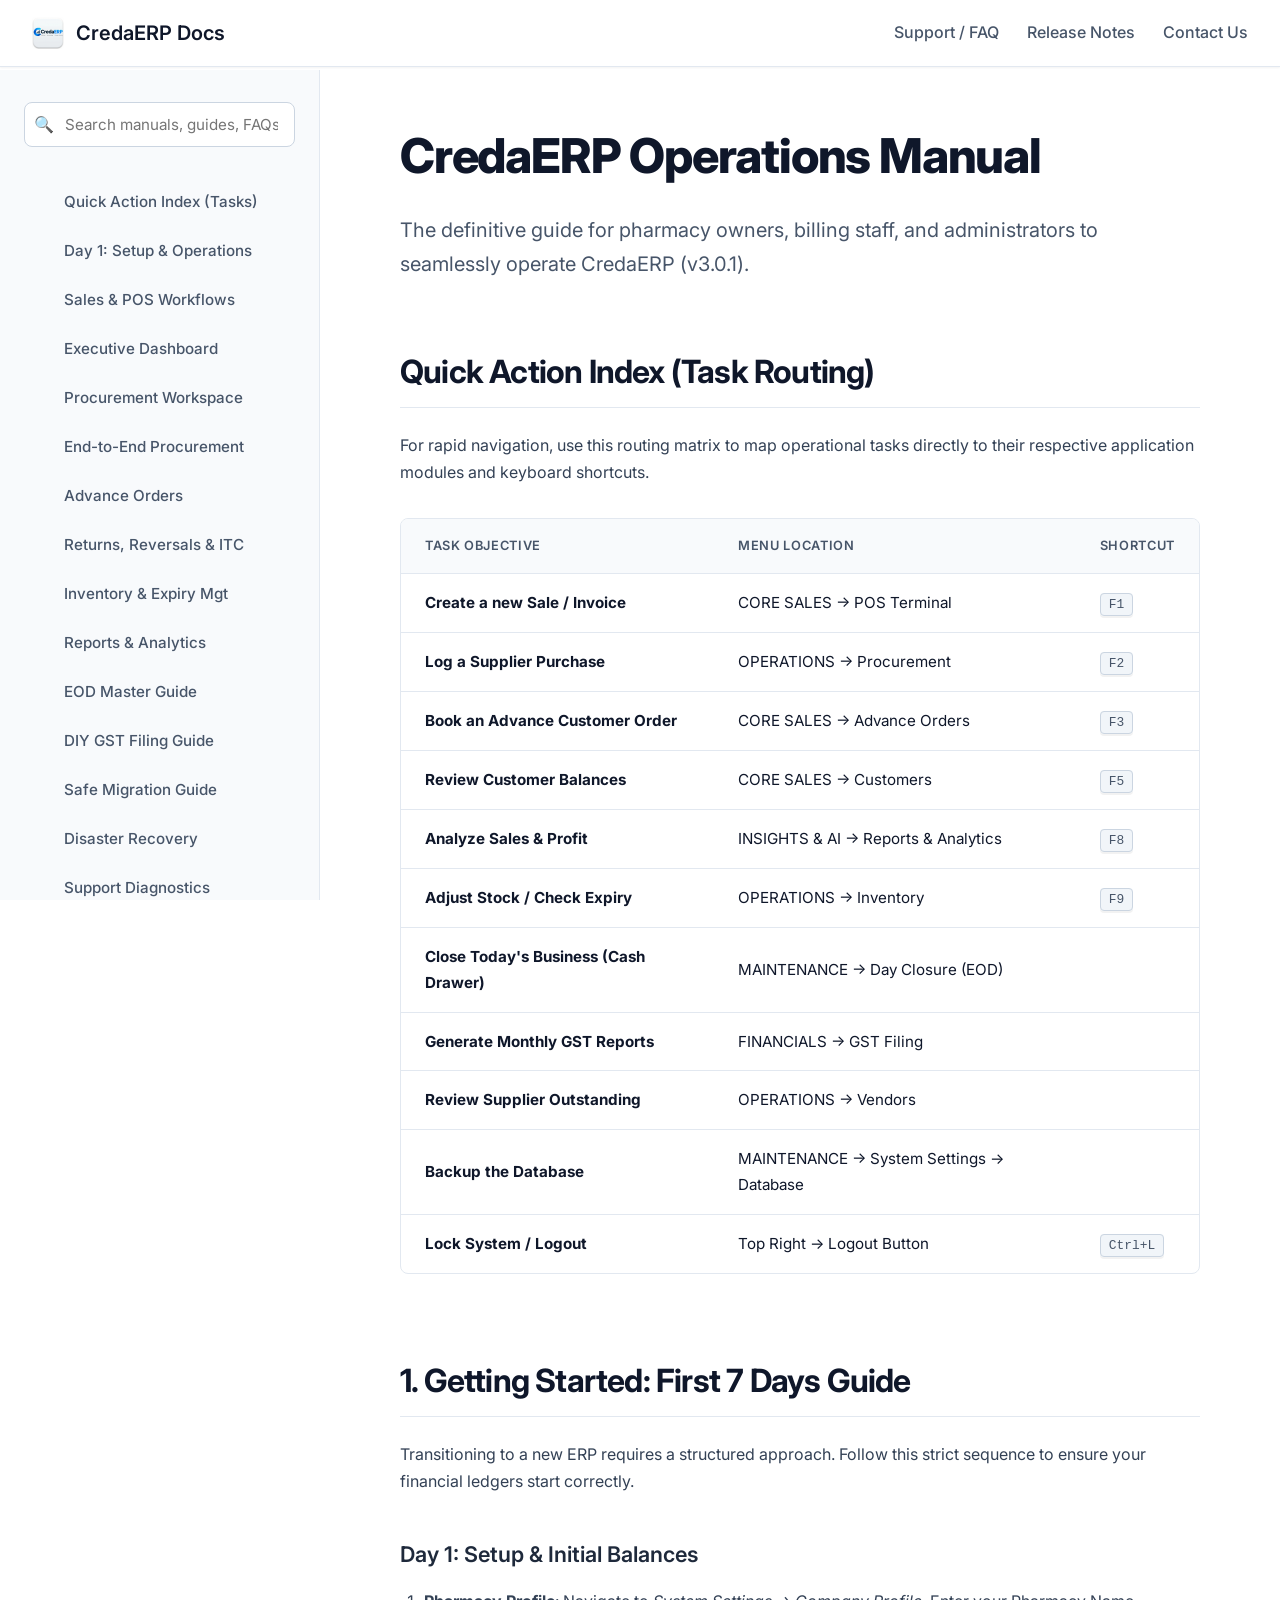
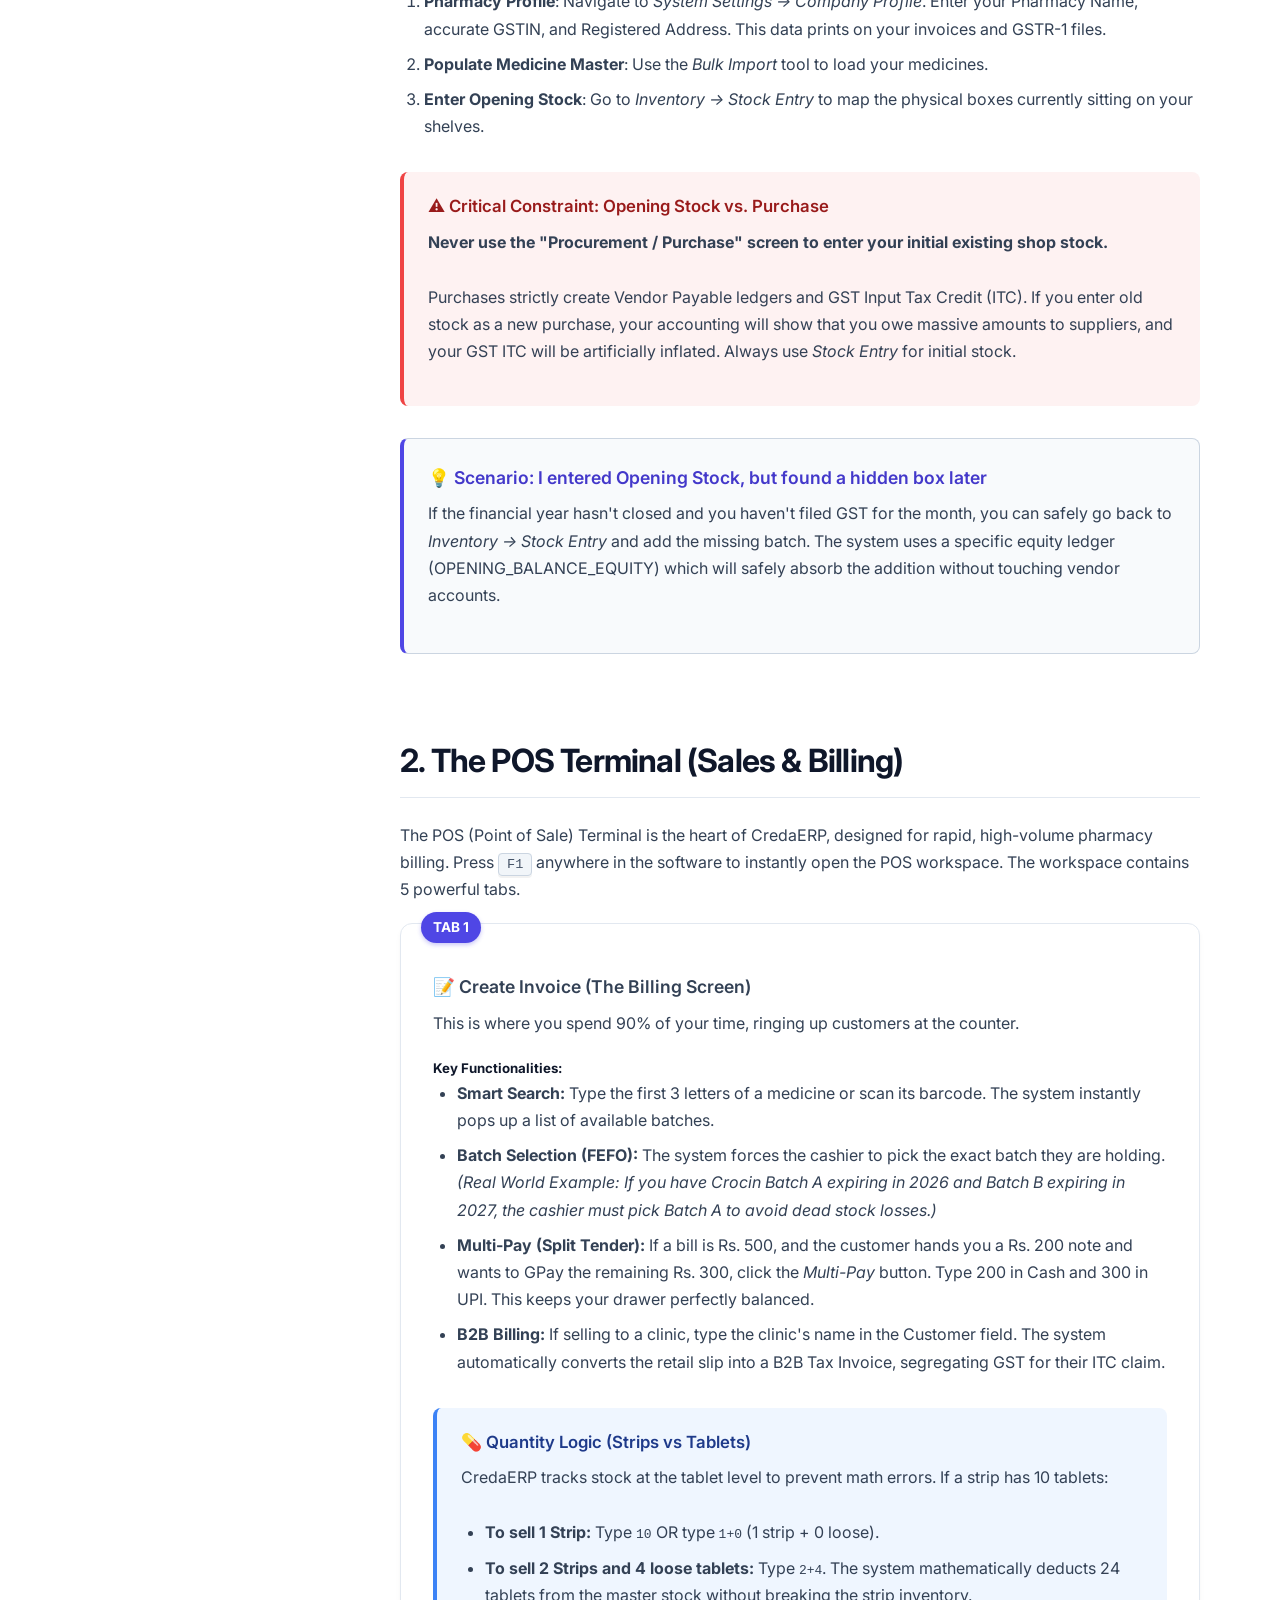
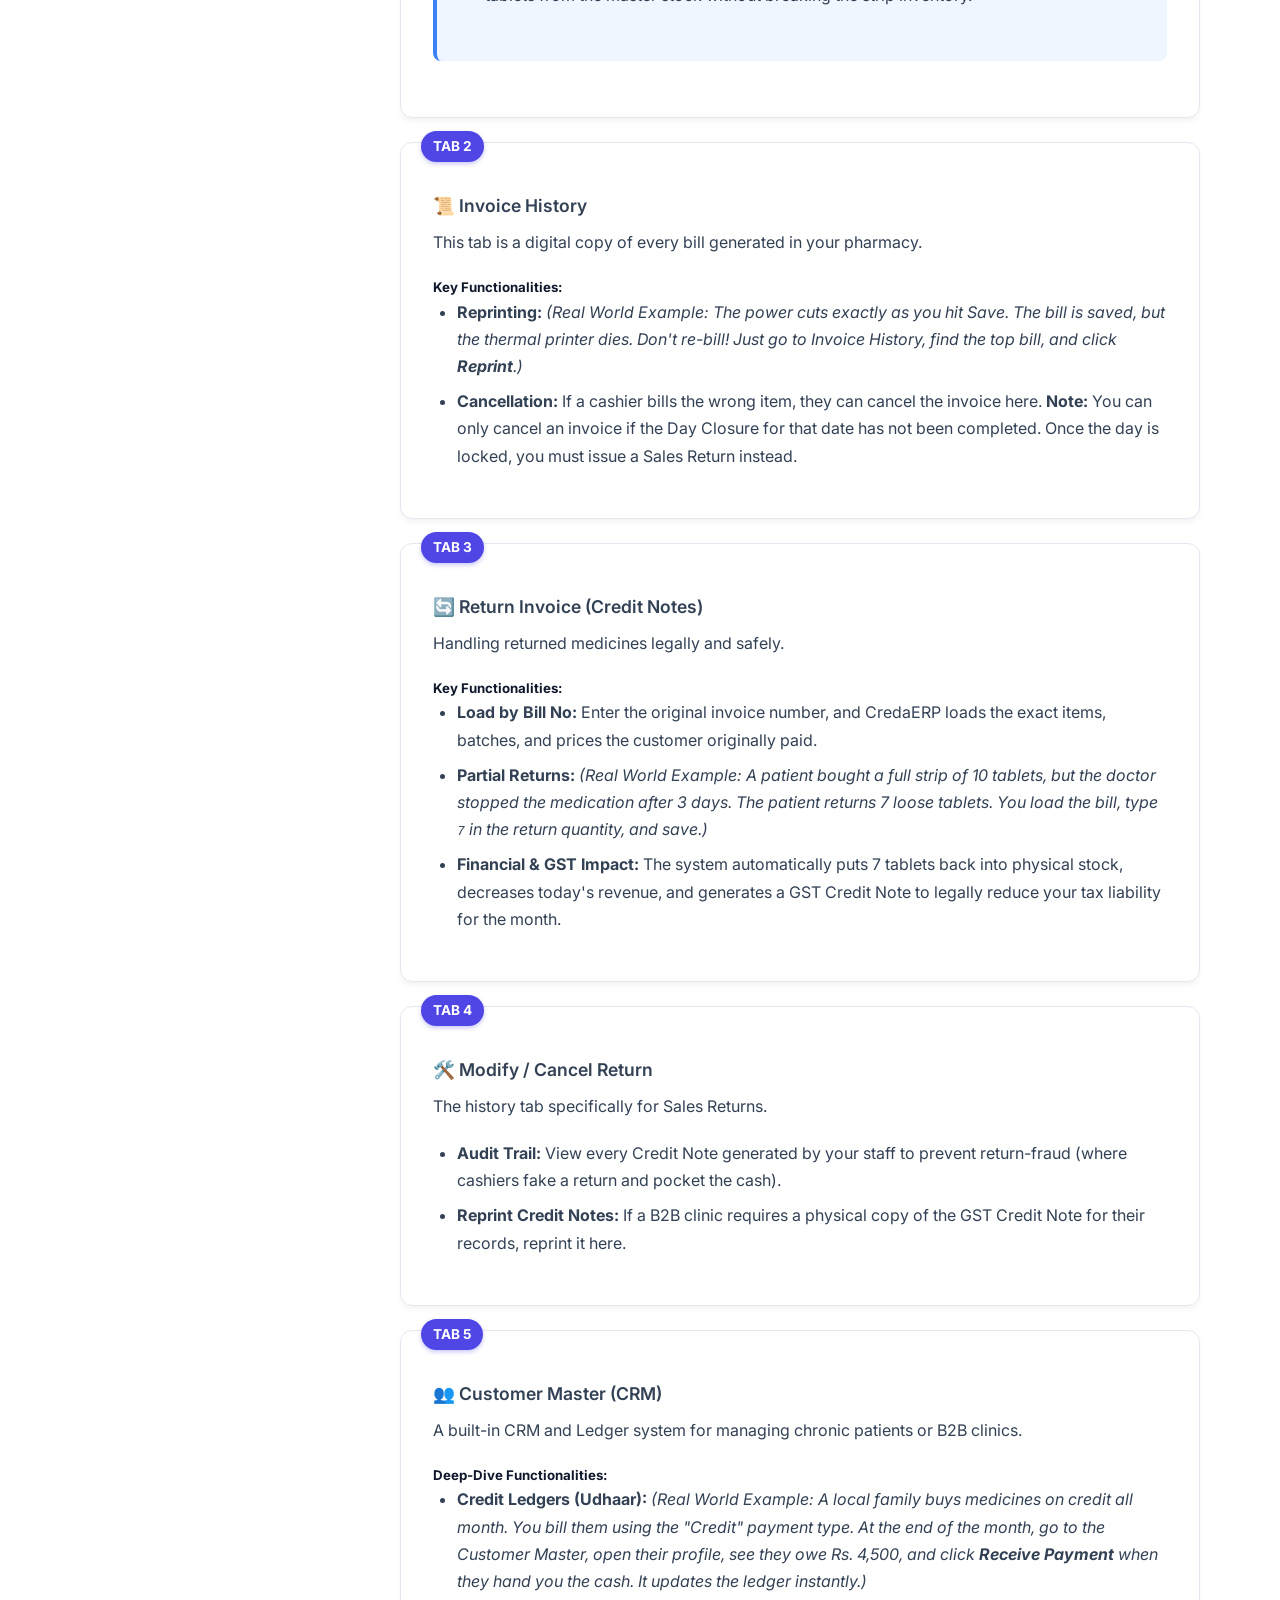
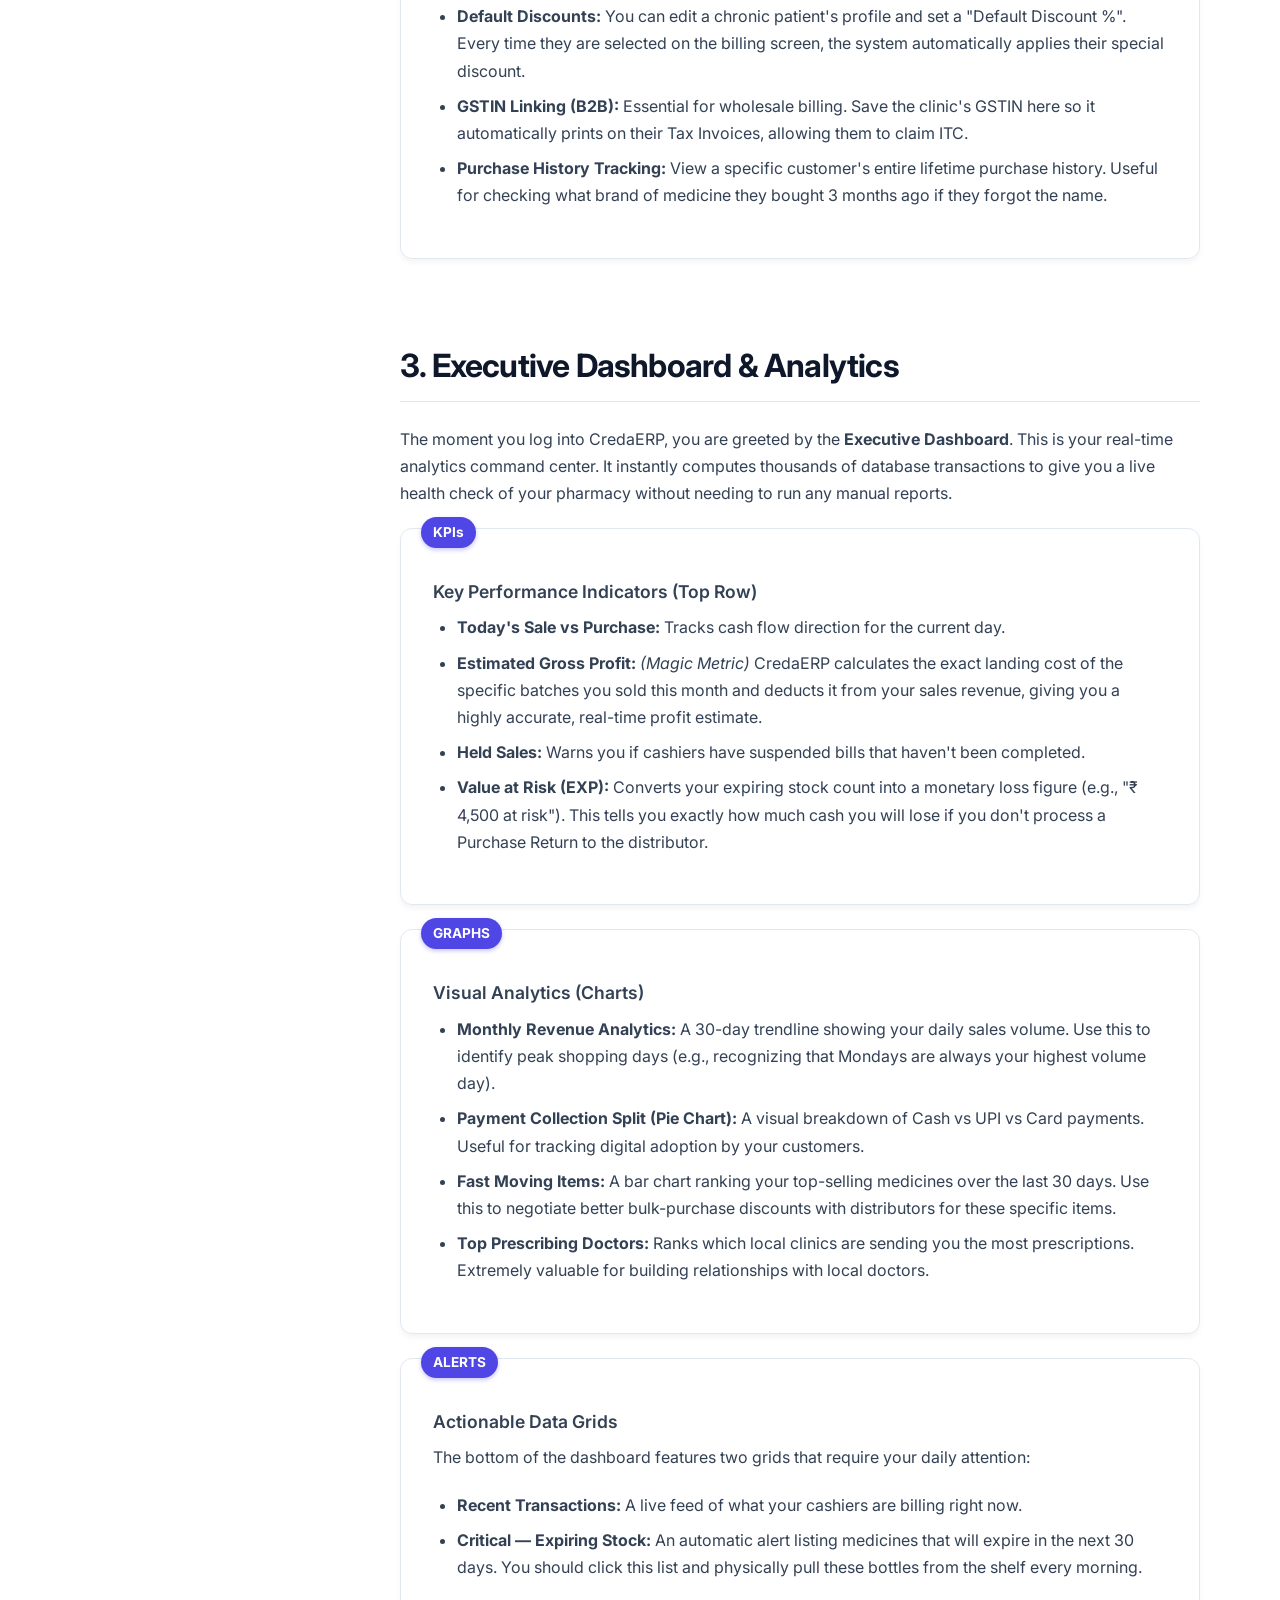
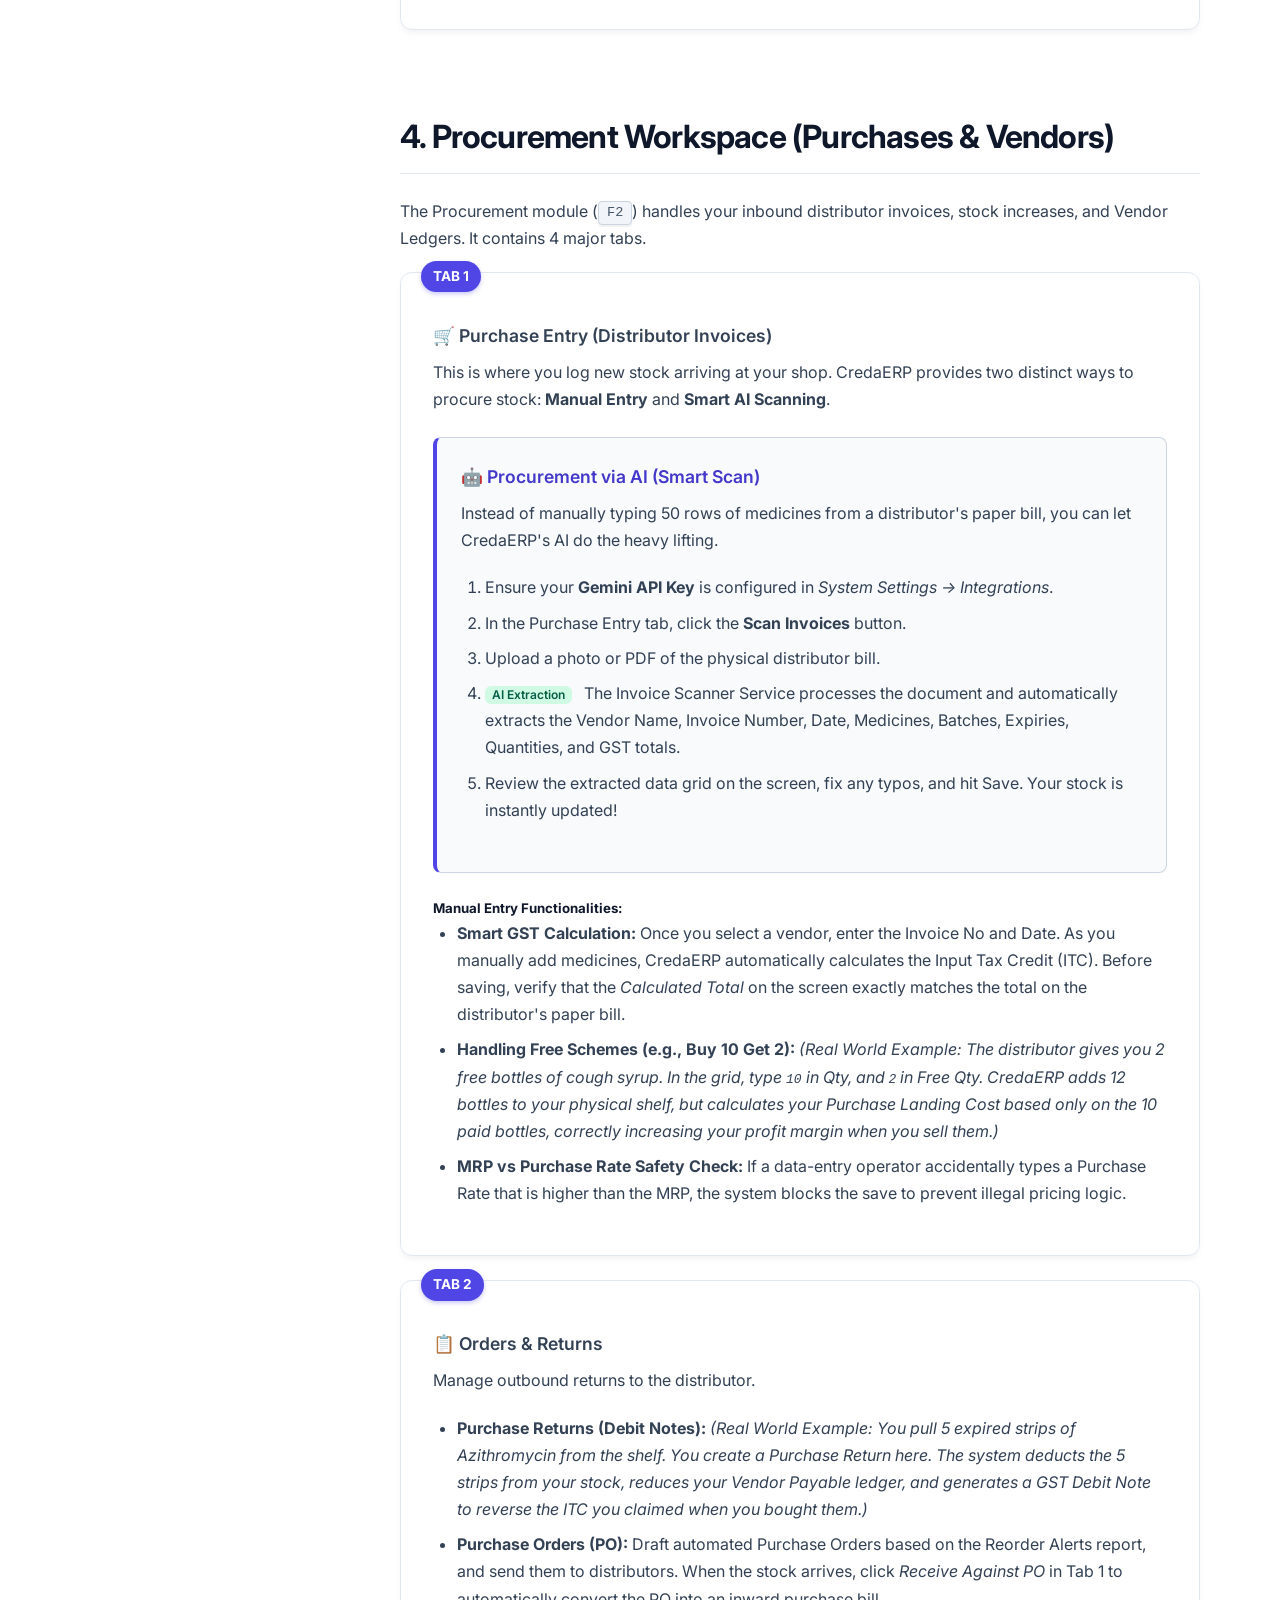
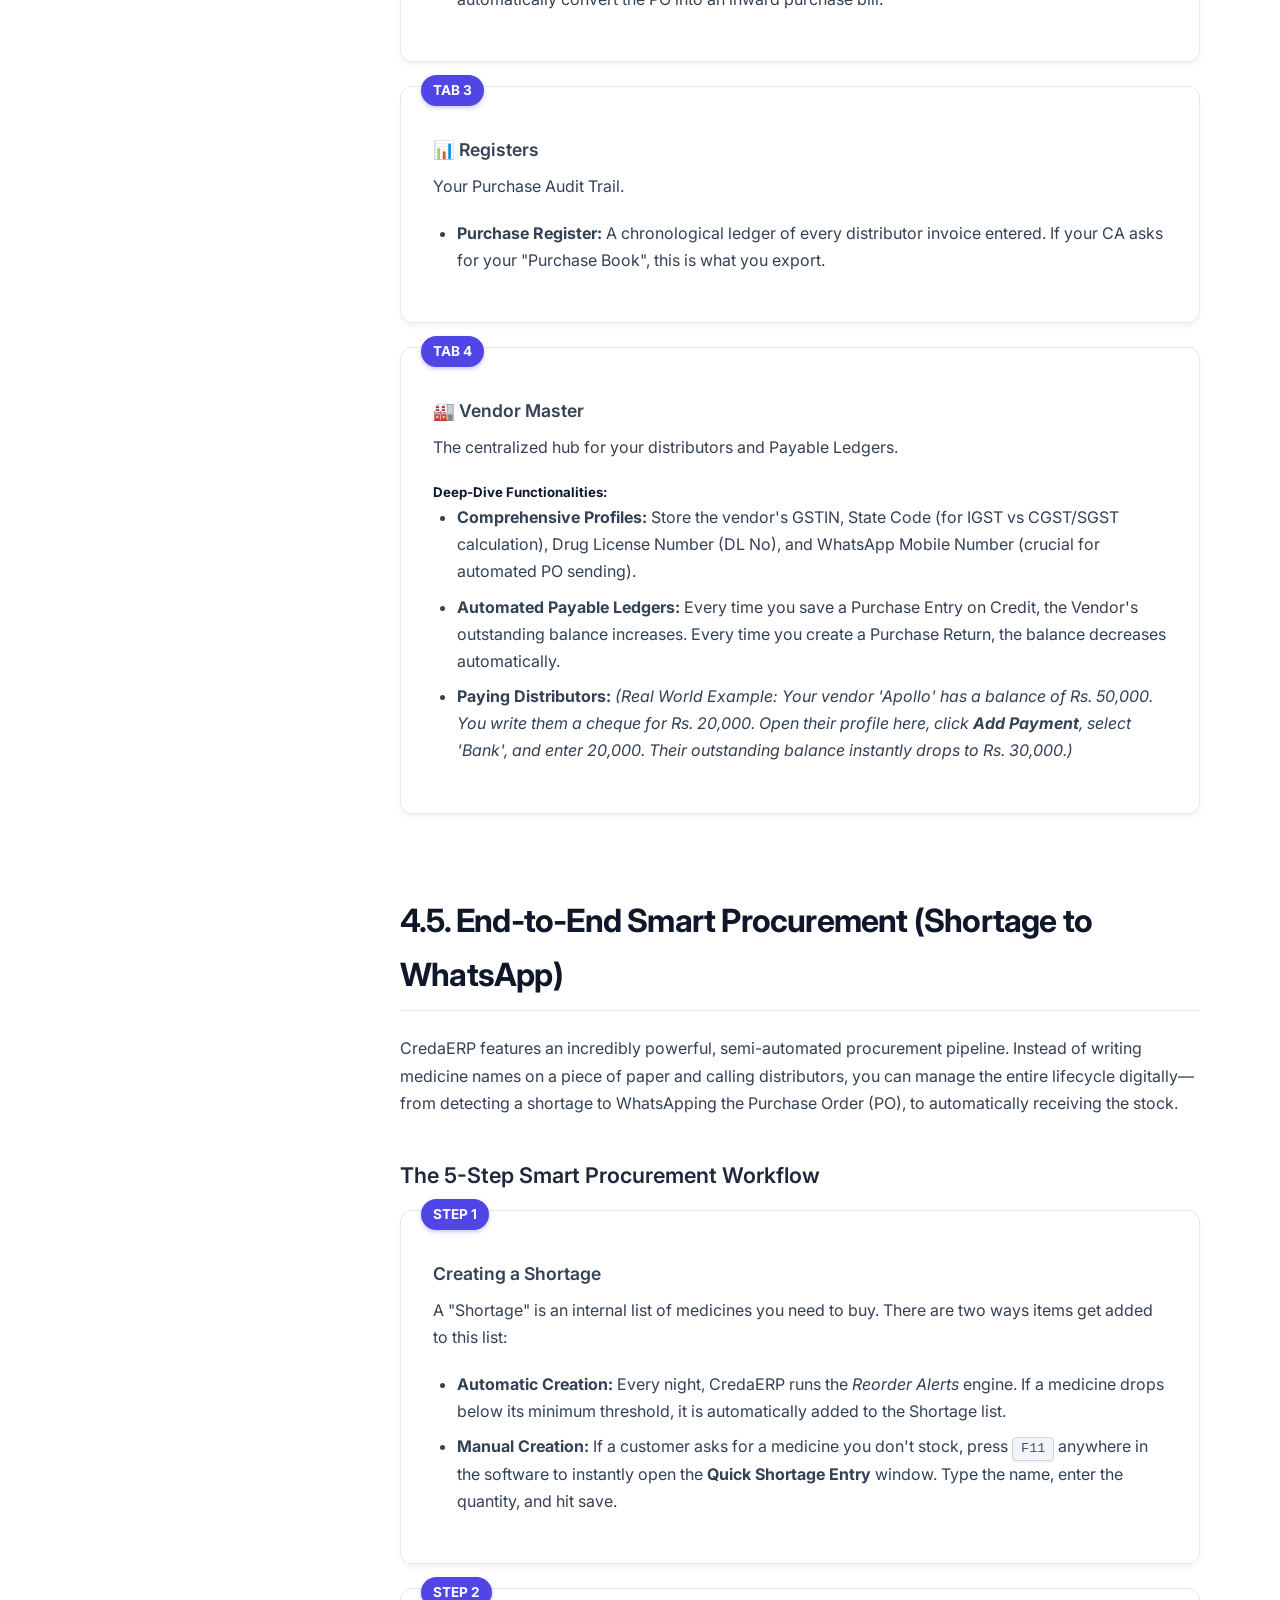
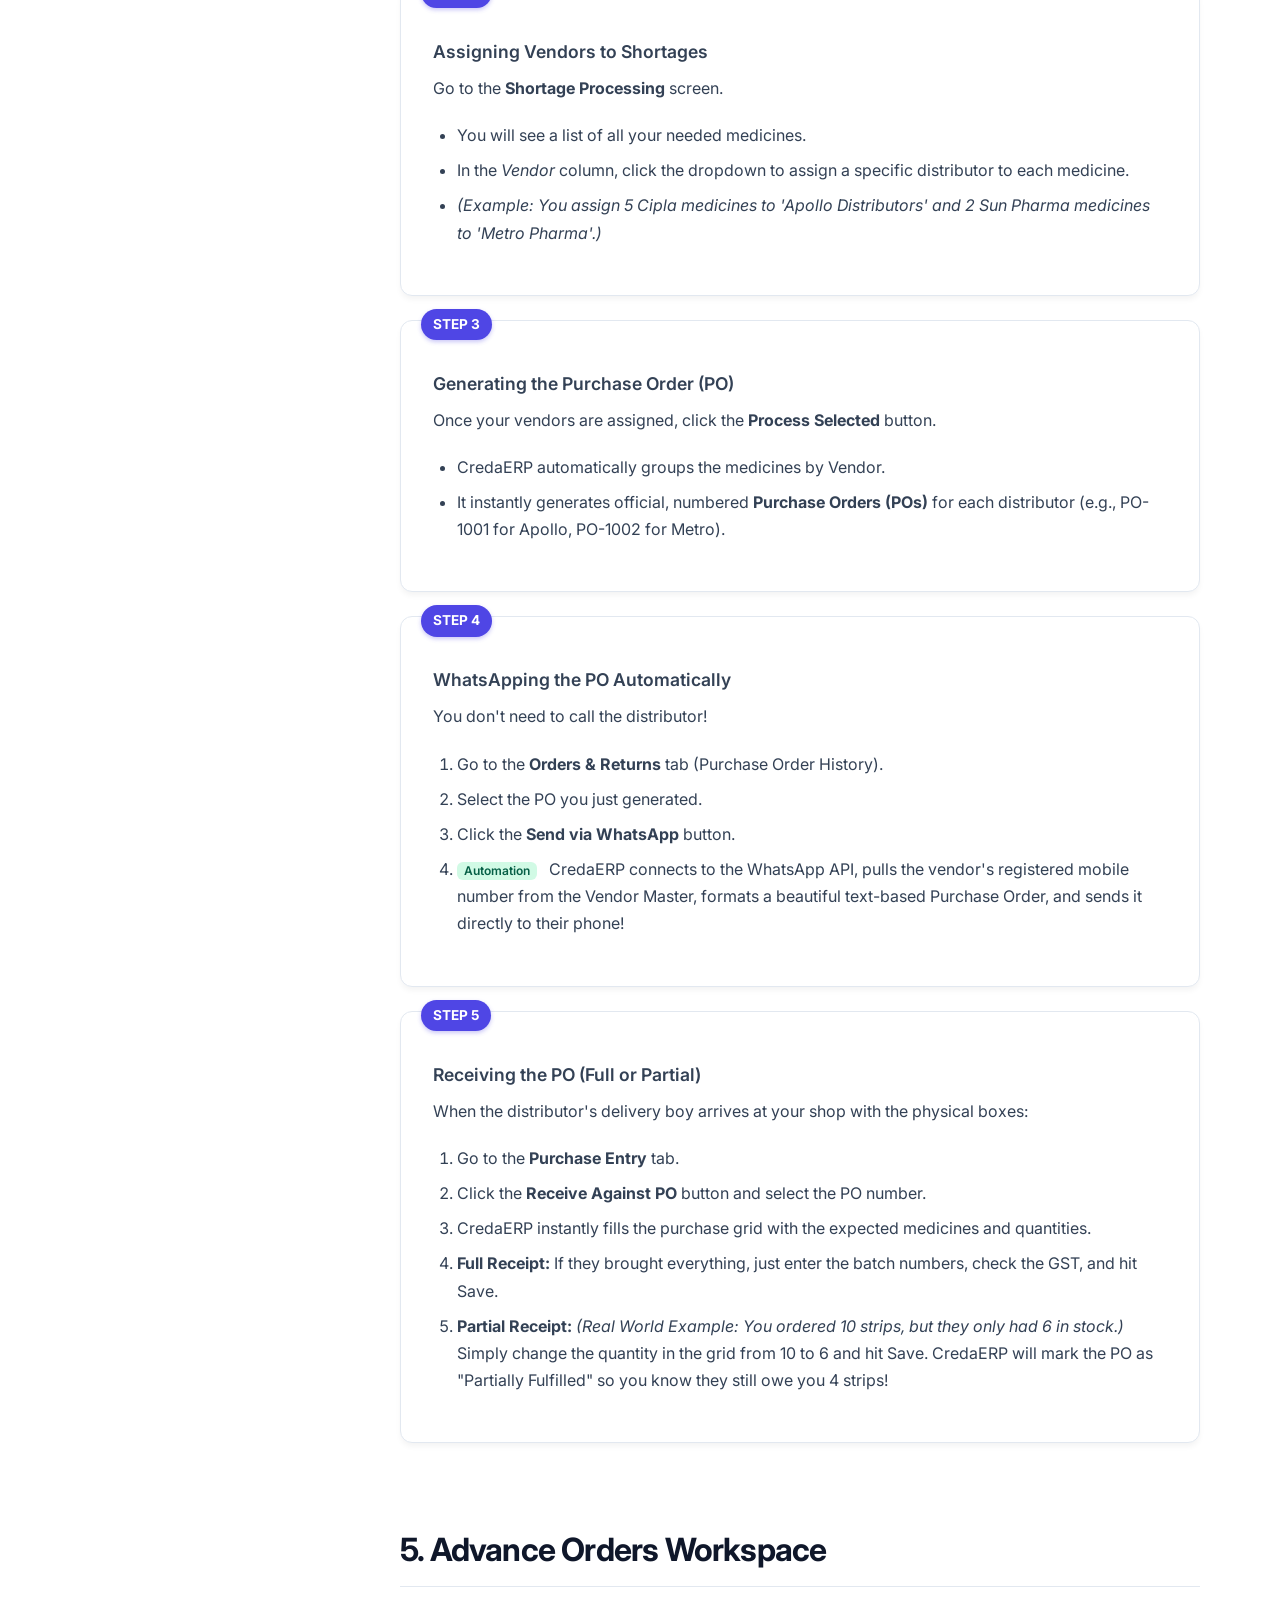
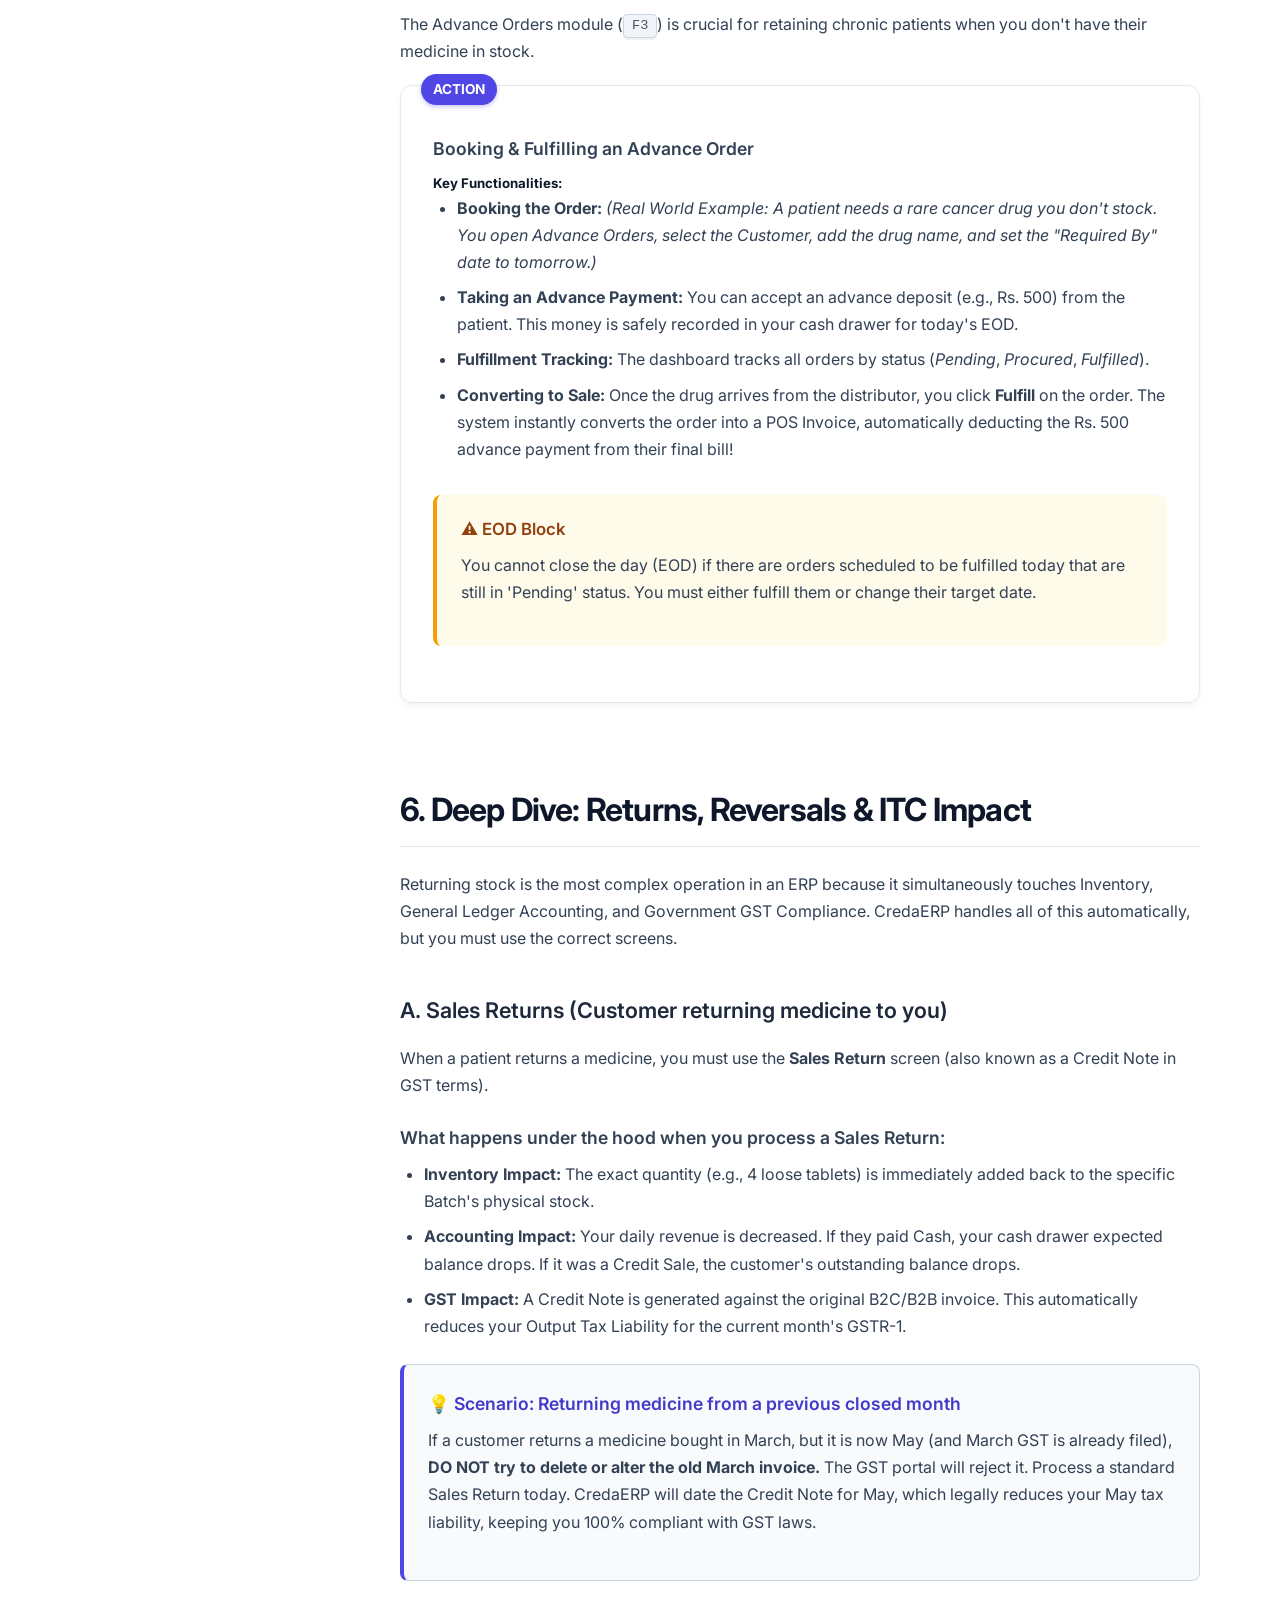
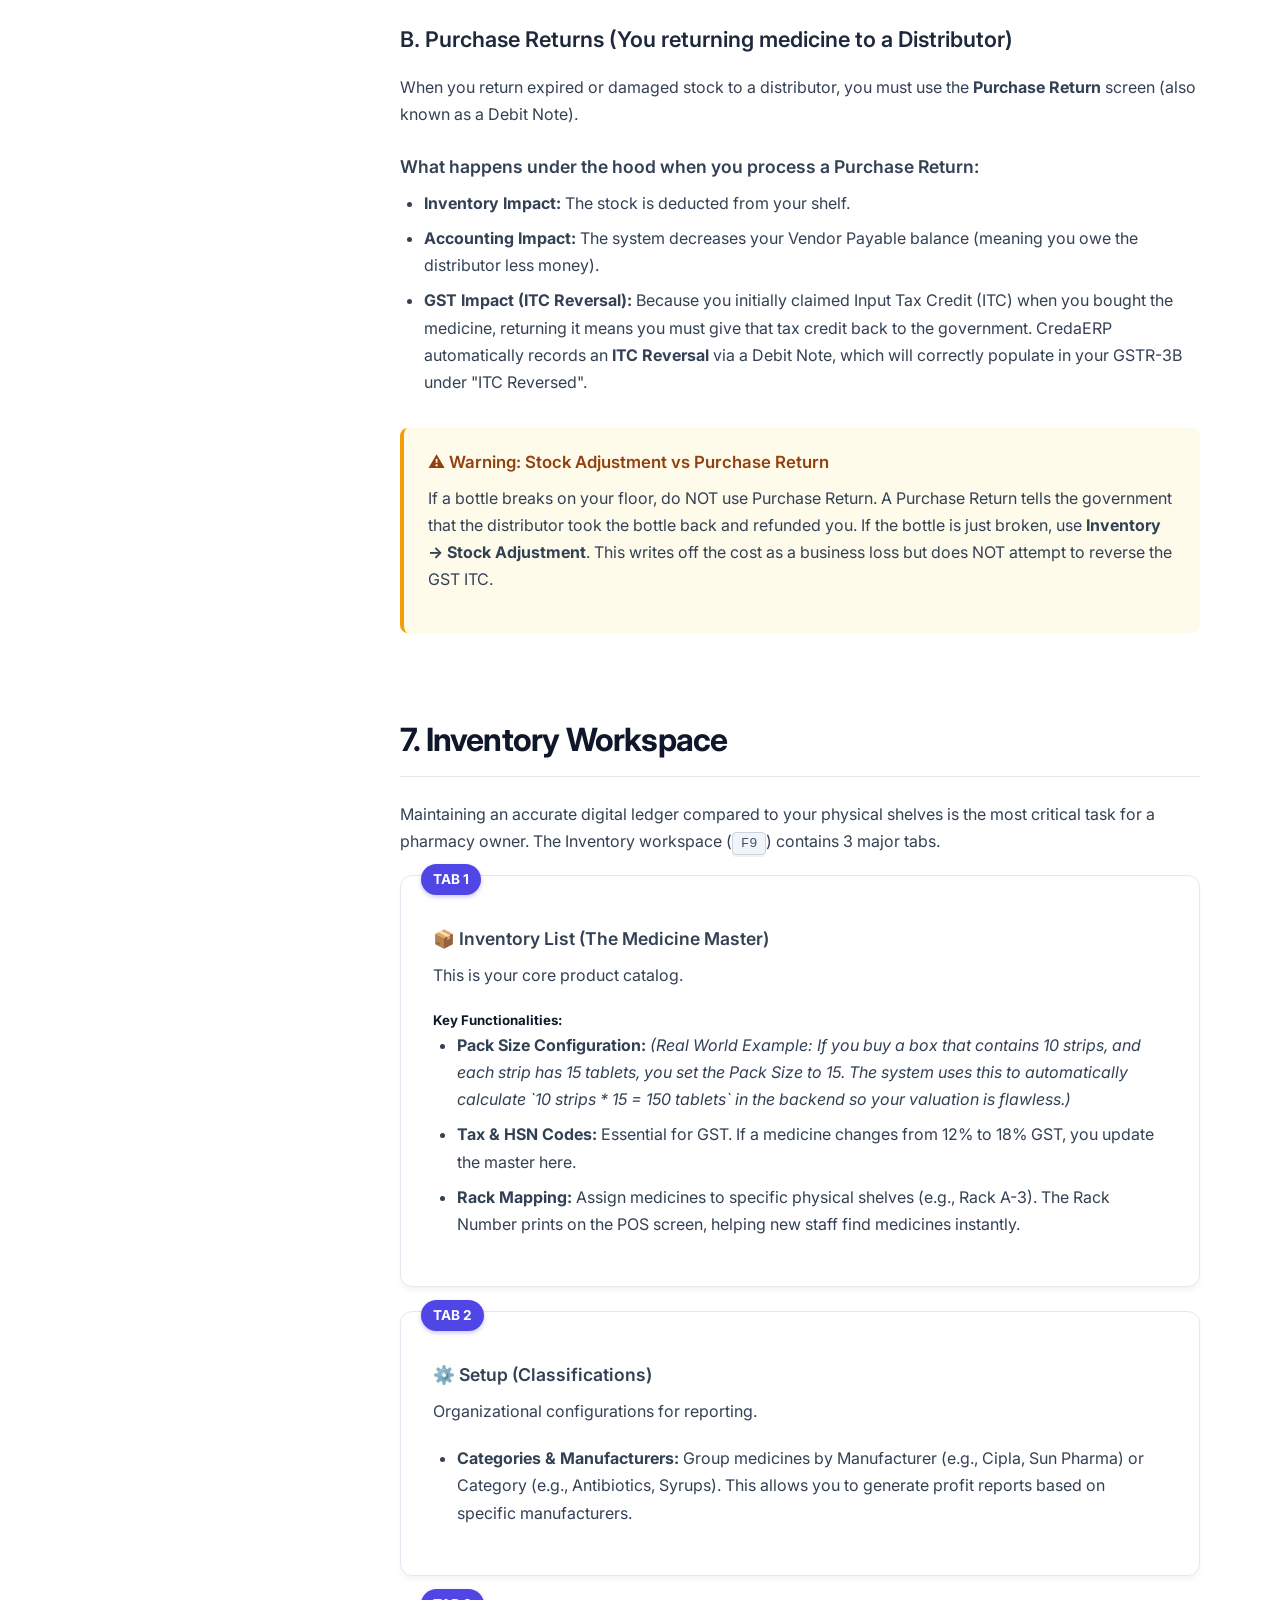
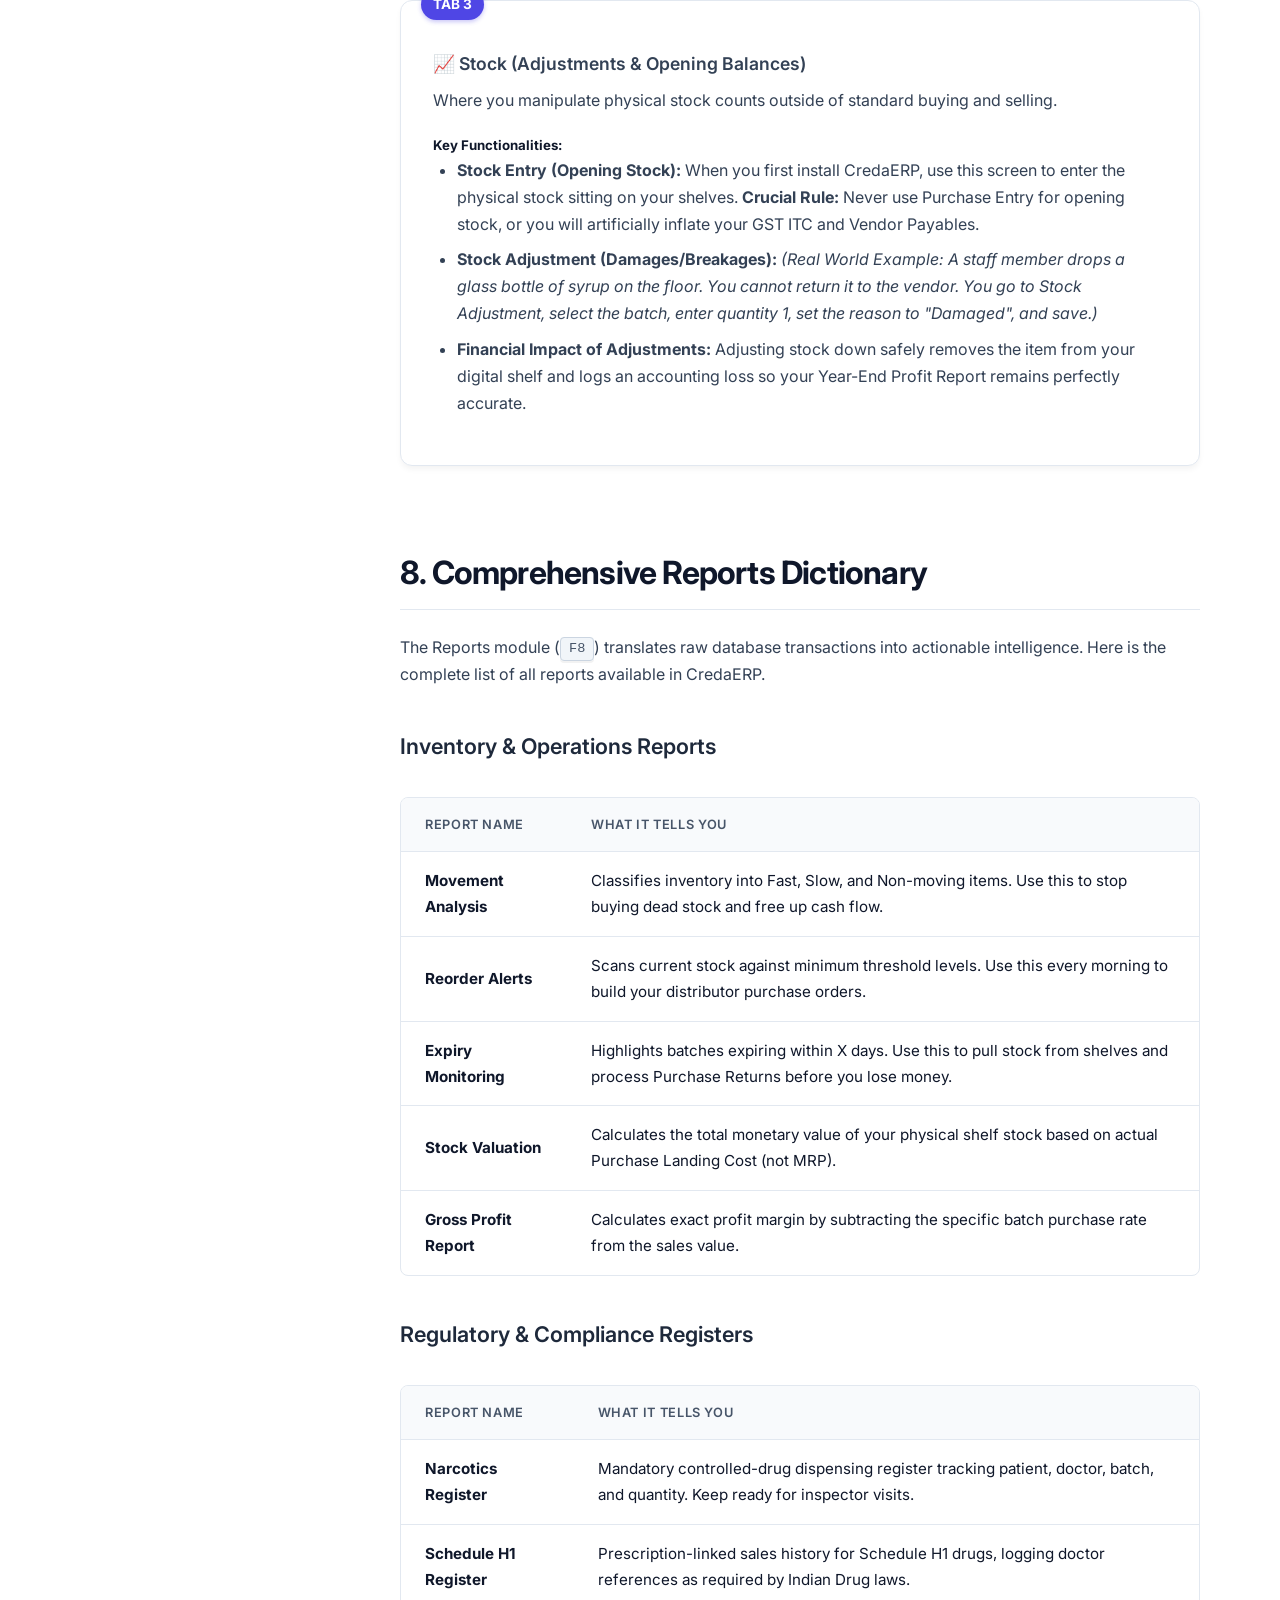
==== commit 42dde903: "Update index.html" ====
--- a/user-manual/index.html
+++ b/user-manual/index.html
@@ -441,11 +441,12 @@
             </div>
             
             <ul class="sidebar-nav" id="navMenu">
-                <li><a href="#quick-action" class="active">Quick Action Index</a></li>
+                <li><a href="#quick-action" class="active">Quick Action Index (Tasks)</a></li>
                 <li><a href="#getting-started">Day 1: Setup & Operations</a></li>
                 <li><a href="#sales-billing">Sales & POS Workflows</a></li>
                 <li><a href="#executive-dashboard">Executive Dashboard</a></li>
                 <li><a href="#purchase">Procurement Workspace</a></li>
+                <li><a href="#end-to-end-procurement">End-to-End Procurement</a></li>
                 <li><a href="#advance-orders">Advance Orders</a></li>
                 <li><a href="#returns-reversals">Returns, Reversals & ITC</a></li>
                 <li><a href="#inventory">Inventory & Expiry Mgt</a></li>
@@ -454,6 +455,7 @@
                 <li><a href="#gst-compliance">DIY GST Filing Guide</a></li>
                 <li><a href="#migration">Safe Migration Guide</a></li>
                 <li><a href="#backup-restore">Disaster Recovery</a></li>
+                <li><a href="#support-diagnostics">Support Diagnostics</a></li>
                 <li><a href="#checklists">Operational Checklists</a></li>
                 <li><a href="#keyboard-shortcuts">Keyboard Shortcuts</a></li>
                 <li><a href="#faq">Frequently Asked Questions</a></li>
@@ -473,8 +475,8 @@
                 
                 <!-- Quick Action Index -->
                 <section id="quick-action">
-                    <h2>"I WANT TO..." — Quick Action Index</h2>
-                    <p>Stop searching menus. Use this index to find exactly where to click for your daily tasks.</p>
+                    <h2>Quick Action Index (Task Routing)</h2>
+                    <p>For rapid navigation, use this routing matrix to map operational tasks directly to their respective application modules and keyboard shortcuts.</p>
                     <div class="table-wrapper">
                         <table>
                             <thead>
@@ -634,14 +636,15 @@
 
                     <div class="step-card">
                         <div class="step-number">TAB 5</div>
-                        <h4>👥 Customer Master</h4>
+                        <h4>👥 Customer Master (CRM)</h4>
                         <p>A built-in CRM and Ledger system for managing chronic patients or B2B clinics.</p>
                         
-                        <h5>Key Functionalities:</h5>
-                        <ul>
-                            <li><strong>Credit Ledgers (Udhaar):</strong> <em>(Real World Example: A local family buys medicines on credit all month. You bill them using the "Credit" payment type. At the end of the month, go to the Customer Master, open their profile, see they owe Rs. 4,500, and click <strong>Receive Payment</strong> when they hand you the cash.)</em></li>
+                        <h5>Deep-Dive Functionalities:</h5>
+                        <ul>
+                            <li><strong>Credit Ledgers (Udhaar):</strong> <em>(Real World Example: A local family buys medicines on credit all month. You bill them using the "Credit" payment type. At the end of the month, go to the Customer Master, open their profile, see they owe Rs. 4,500, and click <strong>Receive Payment</strong> when they hand you the cash. It updates the ledger instantly.)</em></li>
                             <li><strong>Default Discounts:</strong> You can edit a chronic patient's profile and set a "Default Discount %". Every time they are selected on the billing screen, the system automatically applies their special discount.</li>
-                            <li><strong>GSTIN Linking:</strong> Essential for wholesale billing. Save the clinic's GSTIN here so it automatically prints on their invoices.</li>
+                            <li><strong>GSTIN Linking (B2B):</strong> Essential for wholesale billing. Save the clinic's GSTIN here so it automatically prints on their Tax Invoices, allowing them to claim ITC.</li>
+                            <li><strong>Purchase History Tracking:</strong> View a specific customer's entire lifetime purchase history. Useful for checking what brand of medicine they bought 3 months ago if they forgot the name.</li>
                         </ul>
                     </div>
                 </section>
@@ -692,11 +695,23 @@
                     <div class="step-card">
                         <div class="step-number">TAB 1</div>
                         <h4>🛒 Purchase Entry (Distributor Invoices)</h4>
-                        <p>This is where you log new stock arriving at your shop.</p>
+                        <p>This is where you log new stock arriving at your shop. CredaERP provides two distinct ways to procure stock: <strong>Manual Entry</strong> and <strong>Smart AI Scanning</strong>.</p>
                         
-                        <h5>Key Functionalities:</h5>
-                        <ul>
-                            <li><strong>Smart GST Calculation:</strong> Once you select a vendor, enter the Invoice No and Date. As you add medicines, CredaERP automatically calculates the Input Tax Credit (ITC). Before saving, verify that the <em>Calculated Total</em> on the screen exactly matches the total on the distributor's paper bill.</li>
+                        <div class="scenario-box">
+                            <h4>🤖 Procurement via AI (Smart Scan)</h4>
+                            <p>Instead of manually typing 50 rows of medicines from a distributor's paper bill, you can let CredaERP's AI do the heavy lifting.</p>
+                            <ol>
+                                <li>Ensure your <strong>Gemini API Key</strong> is configured in <em>System Settings &rarr; Integrations</em>.</li>
+                                <li>In the Purchase Entry tab, click the <strong>Scan Invoices</strong> button.</li>
+                                <li>Upload a photo or PDF of the physical distributor bill.</li>
+                                <li><span class="badge success">AI Extraction</span> The Invoice Scanner Service processes the document and automatically extracts the Vendor Name, Invoice Number, Date, Medicines, Batches, Expiries, Quantities, and GST totals.</li>
+                                <li>Review the extracted data grid on the screen, fix any typos, and hit Save. Your stock is instantly updated!</li>
+                            </ol>
+                        </div>
+
+                        <h5>Manual Entry Functionalities:</h5>
+                        <ul>
+                            <li><strong>Smart GST Calculation:</strong> Once you select a vendor, enter the Invoice No and Date. As you manually add medicines, CredaERP automatically calculates the Input Tax Credit (ITC). Before saving, verify that the <em>Calculated Total</em> on the screen exactly matches the total on the distributor's paper bill.</li>
                             <li><strong>Handling Free Schemes (e.g., Buy 10 Get 2):</strong> <em>(Real World Example: The distributor gives you 2 free bottles of cough syrup. In the grid, type <code>10</code> in Qty, and <code>2</code> in Free Qty. CredaERP adds 12 bottles to your physical shelf, but calculates your Purchase Landing Cost based only on the 10 paid bottles, correctly increasing your profit margin when you sell them.)</em></li>
                             <li><strong>MRP vs Purchase Rate Safety Check:</strong> If a data-entry operator accidentally types a Purchase Rate that is higher than the MRP, the system blocks the save to prevent illegal pricing logic.</li>
                         </ul>
@@ -708,6 +723,7 @@
                         <p>Manage outbound returns to the distributor.</p>
                         <ul>
                             <li><strong>Purchase Returns (Debit Notes):</strong> <em>(Real World Example: You pull 5 expired strips of Azithromycin from the shelf. You create a Purchase Return here. The system deducts the 5 strips from your stock, reduces your Vendor Payable ledger, and generates a GST Debit Note to reverse the ITC you claimed when you bought them.)</em></li>
+                            <li><strong>Purchase Orders (PO):</strong> Draft automated Purchase Orders based on the Reorder Alerts report, and send them to distributors. When the stock arrives, click <em>Receive Against PO</em> in Tab 1 to automatically convert the PO into an inward purchase bill.</li>
                         </ul>
                     </div>
 
@@ -722,12 +738,79 @@
 
                     <div class="step-card">
                         <div class="step-number">TAB 4</div>
-                        <h4>🏭 Vendors</h4>
-                        <p>The Vendor Master and Payable Ledger.</p>
-                        <ul>
-                            <li><strong>Vendor Profiles:</strong> Store the GSTIN, Drug License Number, and contact details of your distributors.</li>
-                            <li><strong>Paying Distributors:</strong> <em>(Real World Example: Your vendor 'Apollo Distributors' has an outstanding balance of Rs. 50,000. You write them a cheque for Rs. 20,000. Open their profile here, click <strong>Add Payment</strong>, select 'Bank', and enter 20,000. Their outstanding balance instantly drops to Rs. 30,000.)</em></li>
-                        </ul>
+                        <h4>🏭 Vendor Master</h4>
+                        <p>The centralized hub for your distributors and Payable Ledgers.</p>
+                        
+                        <h5>Deep-Dive Functionalities:</h5>
+                        <ul>
+                            <li><strong>Comprehensive Profiles:</strong> Store the vendor's GSTIN, State Code (for IGST vs CGST/SGST calculation), Drug License Number (DL No), and WhatsApp Mobile Number (crucial for automated PO sending).</li>
+                            <li><strong>Automated Payable Ledgers:</strong> Every time you save a Purchase Entry on Credit, the Vendor's outstanding balance increases. Every time you create a Purchase Return, the balance decreases automatically.</li>
+                            <li><strong>Paying Distributors:</strong> <em>(Real World Example: Your vendor 'Apollo' has a balance of Rs. 50,000. You write them a cheque for Rs. 20,000. Open their profile here, click <strong>Add Payment</strong>, select 'Bank', and enter 20,000. Their outstanding balance instantly drops to Rs. 30,000.)</em></li>
+                        </ul>
+                    </div>
+                </section>
+
+                
+                <section id="end-to-end-procurement">
+                    <h2>4.5. End-to-End Smart Procurement (Shortage to WhatsApp)</h2>
+                    <p>CredaERP features an incredibly powerful, semi-automated procurement pipeline. Instead of writing medicine names on a piece of paper and calling distributors, you can manage the entire lifecycle digitally—from detecting a shortage to WhatsApping the Purchase Order (PO), to automatically receiving the stock.</p>
+
+                    <h3>The 5-Step Smart Procurement Workflow</h3>
+
+                    <div class="step-card">
+                        <div class="step-number">STEP 1</div>
+                        <h4>Creating a Shortage</h4>
+                        <p>A "Shortage" is an internal list of medicines you need to buy. There are two ways items get added to this list:</p>
+                        <ul>
+                            <li><strong>Automatic Creation:</strong> Every night, CredaERP runs the <em>Reorder Alerts</em> engine. If a medicine drops below its minimum threshold, it is automatically added to the Shortage list.</li>
+                            <li><strong>Manual Creation:</strong> If a customer asks for a medicine you don't stock, press <kbd>F11</kbd> anywhere in the software to instantly open the <strong>Quick Shortage Entry</strong> window. Type the name, enter the quantity, and hit save.</li>
+                        </ul>
+                    </div>
+
+                    <div class="step-card">
+                        <div class="step-number">STEP 2</div>
+                        <h4>Assigning Vendors to Shortages</h4>
+                        <p>Go to the <strong>Shortage Processing</strong> screen.</p>
+                        <ul>
+                            <li>You will see a list of all your needed medicines.</li>
+                            <li>In the <em>Vendor</em> column, click the dropdown to assign a specific distributor to each medicine.</li>
+                            <li><em>(Example: You assign 5 Cipla medicines to 'Apollo Distributors' and 2 Sun Pharma medicines to 'Metro Pharma'.)</em></li>
+                        </ul>
+                    </div>
+
+                    <div class="step-card">
+                        <div class="step-number">STEP 3</div>
+                        <h4>Generating the Purchase Order (PO)</h4>
+                        <p>Once your vendors are assigned, click the <strong>Process Selected</strong> button.</p>
+                        <ul>
+                            <li>CredaERP automatically groups the medicines by Vendor.</li>
+                            <li>It instantly generates official, numbered <strong>Purchase Orders (POs)</strong> for each distributor (e.g., PO-1001 for Apollo, PO-1002 for Metro).</li>
+                        </ul>
+                    </div>
+
+                    <div class="step-card">
+                        <div class="step-number">STEP 4</div>
+                        <h4>WhatsApping the PO Automatically</h4>
+                        <p>You don't need to call the distributor!</p>
+                        <ol>
+                            <li>Go to the <strong>Orders & Returns</strong> tab (Purchase Order History).</li>
+                            <li>Select the PO you just generated.</li>
+                            <li>Click the <strong>Send via WhatsApp</strong> button.</li>
+                            <li><span class="badge success">Automation</span> CredaERP connects to the WhatsApp API, pulls the vendor's registered mobile number from the Vendor Master, formats a beautiful text-based Purchase Order, and sends it directly to their phone!</li>
+                        </ol>
+                    </div>
+
+                    <div class="step-card">
+                        <div class="step-number">STEP 5</div>
+                        <h4>Receiving the PO (Full or Partial)</h4>
+                        <p>When the distributor's delivery boy arrives at your shop with the physical boxes:</p>
+                        <ol>
+                            <li>Go to the <strong>Purchase Entry</strong> tab.</li>
+                            <li>Click the <strong>Receive Against PO</strong> button and select the PO number.</li>
+                            <li>CredaERP instantly fills the purchase grid with the expected medicines and quantities.</li>
+                            <li><strong>Full Receipt:</strong> If they brought everything, just enter the batch numbers, check the GST, and hit Save.</li>
+                            <li><strong>Partial Receipt:</strong> <em>(Real World Example: You ordered 10 strips, but they only had 6 in stock.)</em> Simply change the quantity in the grid from 10 to 6 and hit Save. CredaERP will mark the PO as "Partially Fulfilled" so you know they still owe you 4 strips!</li>
+                        </ol>
                     </div>
                 </section>
 
@@ -1043,9 +1126,57 @@
                     </div>
                 </section>
 
+                
+                <!-- Support Diagnostics -->
+                <section id="support-diagnostics">
+                    <h2>14. Support & Diagnostics Center</h2>
+                    <p>When something goes wrong—whether it's a slow database, a failing backup, or a strange error—CredaERP provides a built-in diagnostic tool to help the support team fix your issue instantly. You can find this tool in <strong>MAINTENANCE &rarr; System Settings &rarr; Support & Diagnostics</strong>.</p>
+
+                    <h3>Step-by-Step Guide to the Diagnostics Tab</h3>
+
+                    <div class="step-card">
+                        <div class="step-number">STEP 1</div>
+                        <h4>Check the Application Health Status</h4>
+                        <p>At the top left of the screen, the system constantly monitors its own vitals. Click the <strong>Refresh Status</strong> button.</p>
+                        <ul>
+                            <li><strong>Database Status:</strong> Confirms if the PostgreSQL engine is running and responding to queries.</li>
+                            <li><strong>Backup Health:</strong> Checks if your last backup was completed successfully within the last 24 hours. (If this is red, your data is at risk!)</li>
+                        </ul>
+                    </div>
+
+                    <div class="step-card">
+                        <div class="step-number">STEP 2</div>
+                        <h4>Generating a Support Bundle</h4>
+                        <p>If you need to contact CredaERP technical support, they will ask you for a "Support Bundle". This is a secure ZIP file containing error logs and system configurations.</p>
+                        <ol>
+                            <li>Locate the <strong>Diagnostic Actions</strong> section on the right side of the screen.</li>
+                            <li>Select the <strong>Log Range</strong> from the dropdown (e.g., "Last 24 Hours" or "Last 7 Days"). Only select what the support agent requests to keep the file size small.</li>
+                            <li>Click the blue <strong>Export Support Bundle</strong> button.</li>
+                            <li>Save the ZIP file to your Desktop and email it to <code>credaerp@gmail.com</code> or send it via WhatsApp.</li>
+                        </ol>
+                        <p><em>Note: The diagnostic output console below the button will show you exactly what is being zipped. It is strictly technical data; no patient or financial data is exposed.</em></p>
+                    </div>
+
+                    <div class="step-card">
+                        <div class="step-number">STEP 3</div>
+                        <h4>Disaster Recovery: Rehash Checkpoints</h4>
+                        <p>You will see an orange button labeled <strong>🔐 Rehash DR Checkpoints</strong>.</p>
+                        <div class="callout danger">
+                            <div class="callout-header">⚠️ Admin Only Action</div>
+                            <p>CredaERP uses cryptographic hashing to protect your invoices from being tampered with. If an authorized support agent has to manually repair a corrupted database table on your computer, the system will detect the change and trigger a "Tamper Alert". Clicking this button re-signs the database hashes, telling the system that the manual changes were authorized. <strong>Do not click this unless instructed by Support.</strong></p>
+                        </div>
+                    </div>
+
+                    <div class="step-card">
+                        <div class="step-number">STEP 4</div>
+                        <h4>Remote Assistance (Help Desk)</h4>
+                        <p>In the bottom-left corner, the <strong>Help Desk Details</strong> box displays the current support contact details. When instructed, please open <em>AnyDesk</em> or <em>RustDesk</em> on your computer and provide the ID to the support agent so they can securely remote into your system to resolve the issue.</p>
+                    </div>
+                </section>
+
                 <!-- Checklists -->
                 <section id="checklists">
-                    <h2>14. Operational Checklists</h2>
+                    <h2>15. Operational Checklists</h2>
                     
                     <h3>☀️ Opening the Shop</h3>
                     <ul class="checklist">
@@ -1072,7 +1203,7 @@
                 
                 <!-- Keyboard Shortcuts -->
                 <section id="keyboard-shortcuts">
-                    <h2>15. Keyboard Shortcuts Reference</h2>
+                    <h2>16. Keyboard Shortcuts Reference</h2>
                     <p>Memorize these to operate the pharmacy at maximum speed without a mouse.</p>
                     <div class="table-wrapper">
                         <table>
@@ -1097,7 +1228,7 @@
 
                 <!-- FAQ -->
                 <section id="faq">
-                    <h2>16. Frequently Asked Questions (FAQ)</h2>
+                    <h2>17. Frequently Asked Questions (FAQ)</h2>
 
 
 
@@ -1119,7 +1250,7 @@
 
                 <!-- Release Notes -->
                 <section id="release-notes">
-                    <h2>17. Release Notes (v3.0.1)</h2>
+                    <h2>18. Release Notes (v3.0.1)</h2>
                     <p>Welcome to CredaERP v3.0.1. This release focuses on rock-solid data integrity and GST compliance.</p>
                     <ul>
                         <li><strong>Fixed:</strong> Pack-size decimal truncation. Inventory math now utilizes strict Big-Decimal arithmetic to prevent losing fractional tablets during conversions.</li>
@@ -1132,7 +1263,7 @@
 
                 <!-- Contact Us -->
                 <section id="contact-us">
-                    <h2>18. Contact & Support</h2>
+                    <h2>19. Contact & Support</h2>
                     <p>If you encounter a database corruption error, need license assistance, or have operational issues not covered in this manual, please reach out to our support team.</p>
                     
                     <div class="scenario-box">
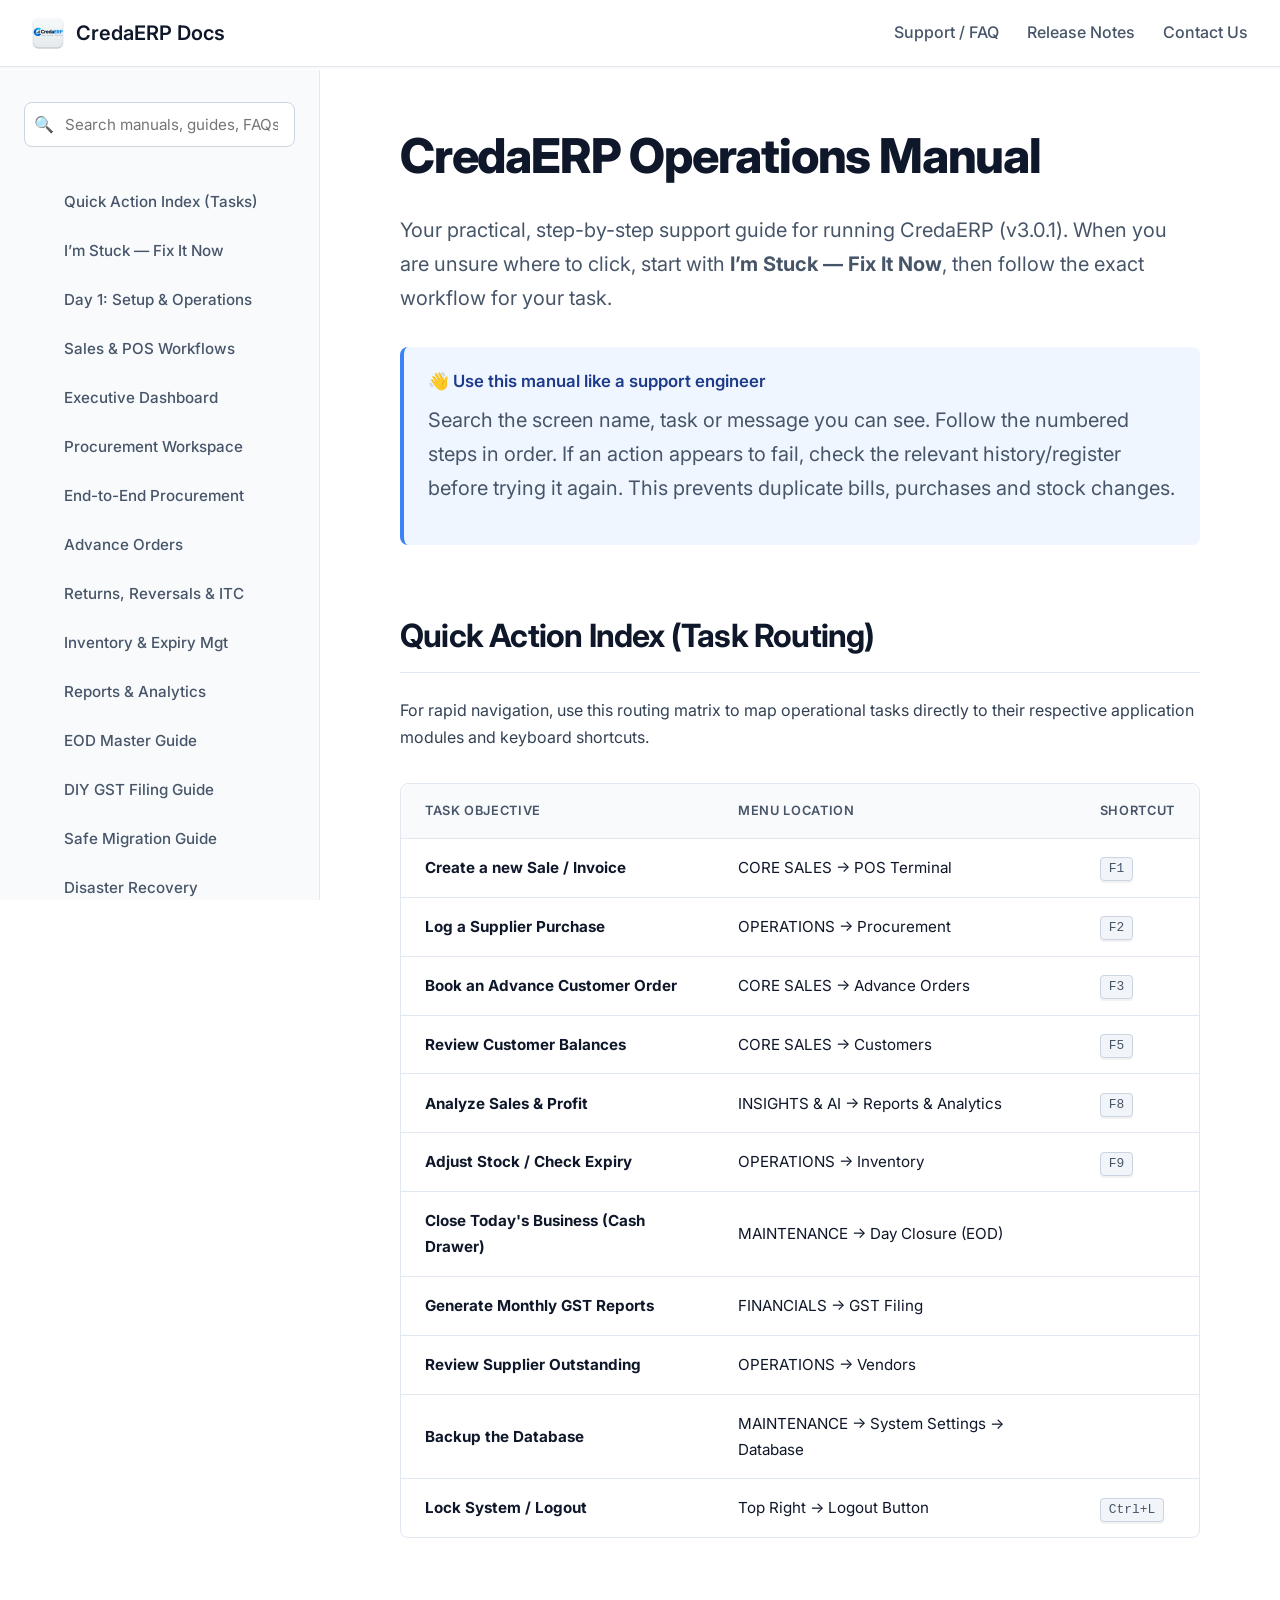
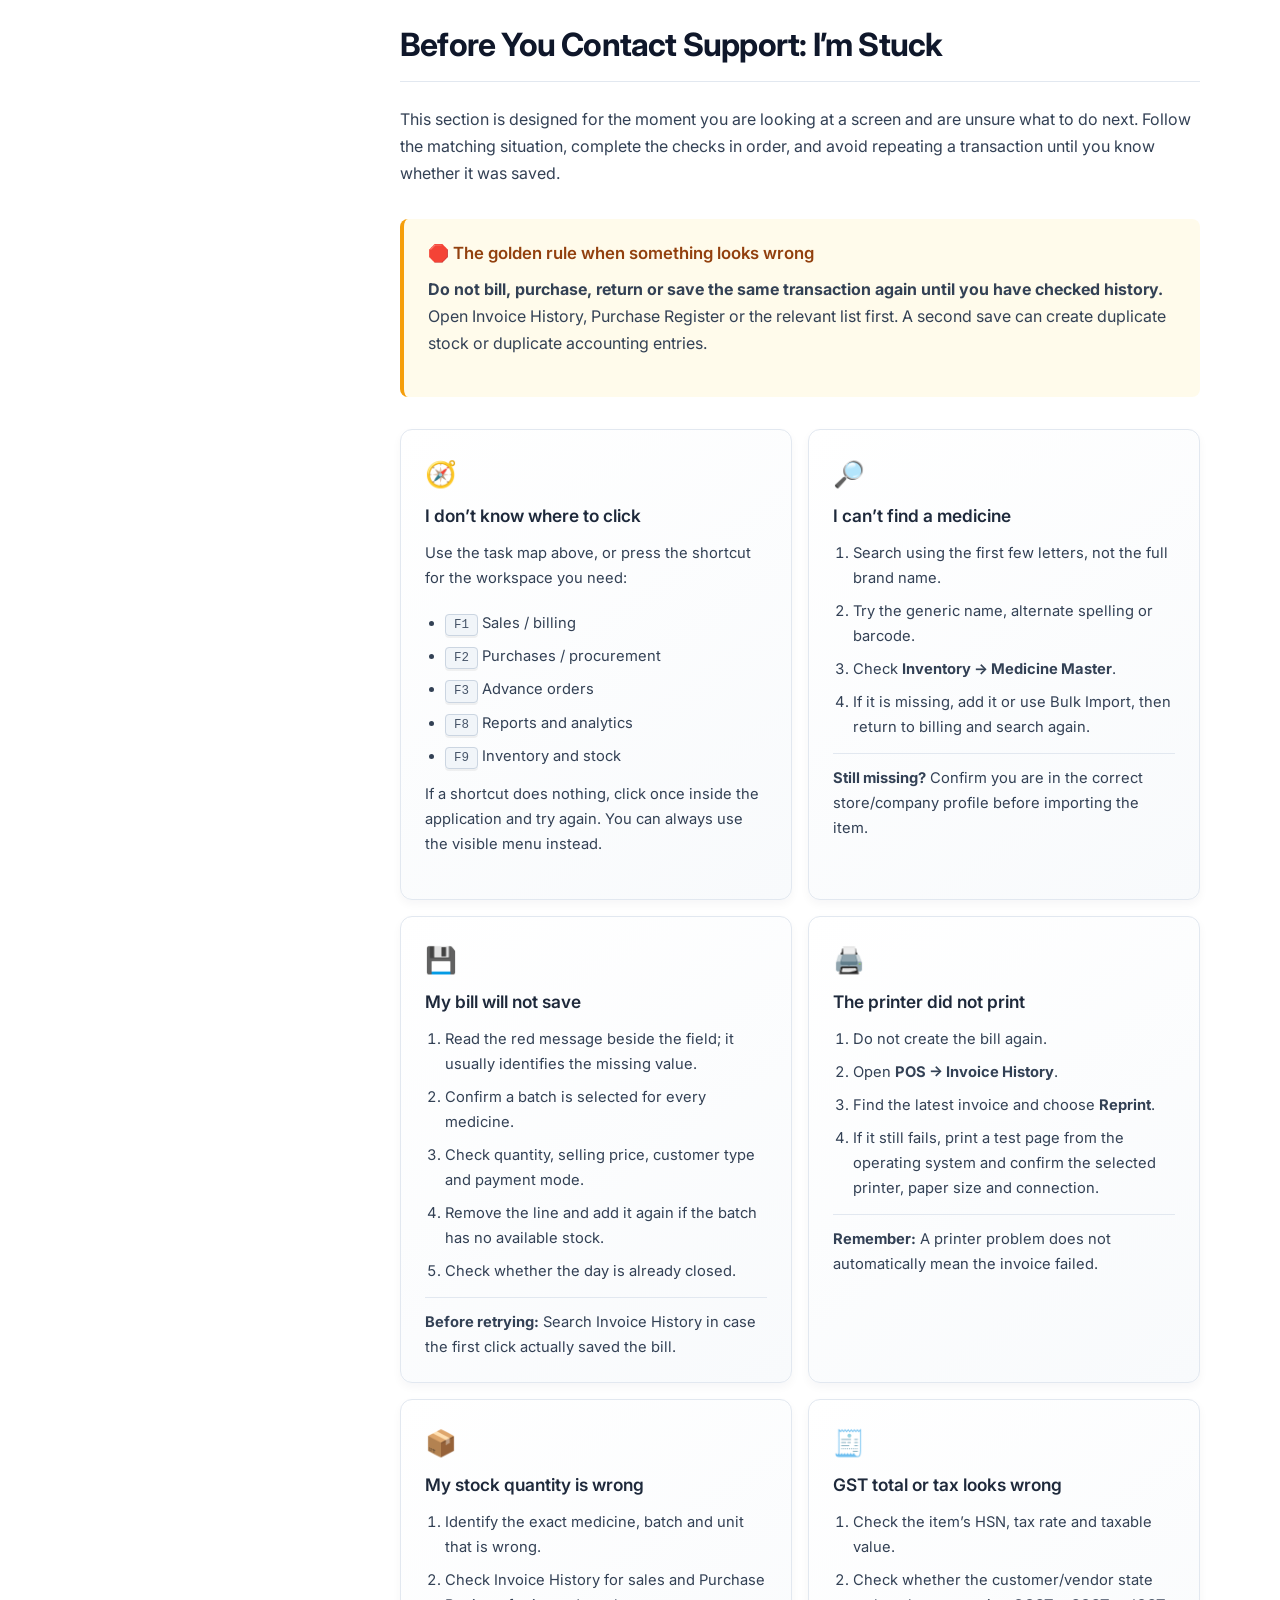
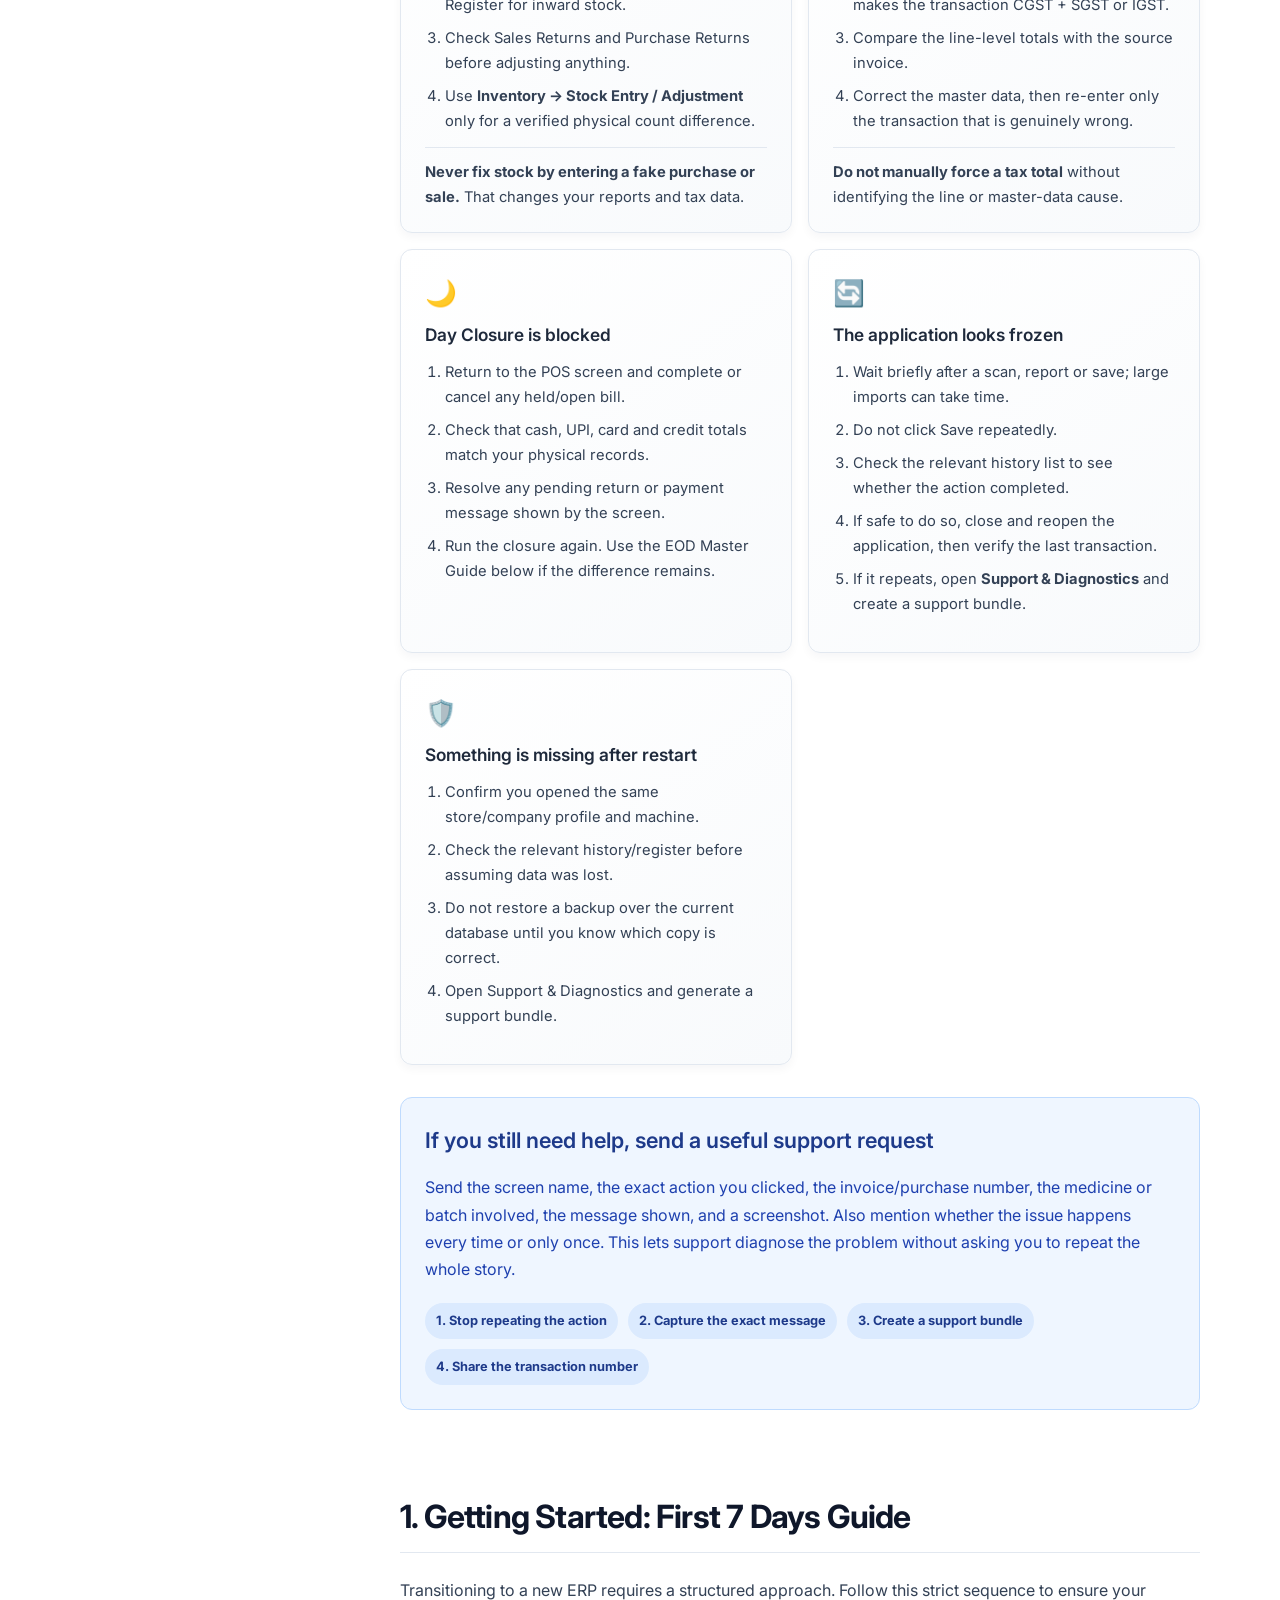
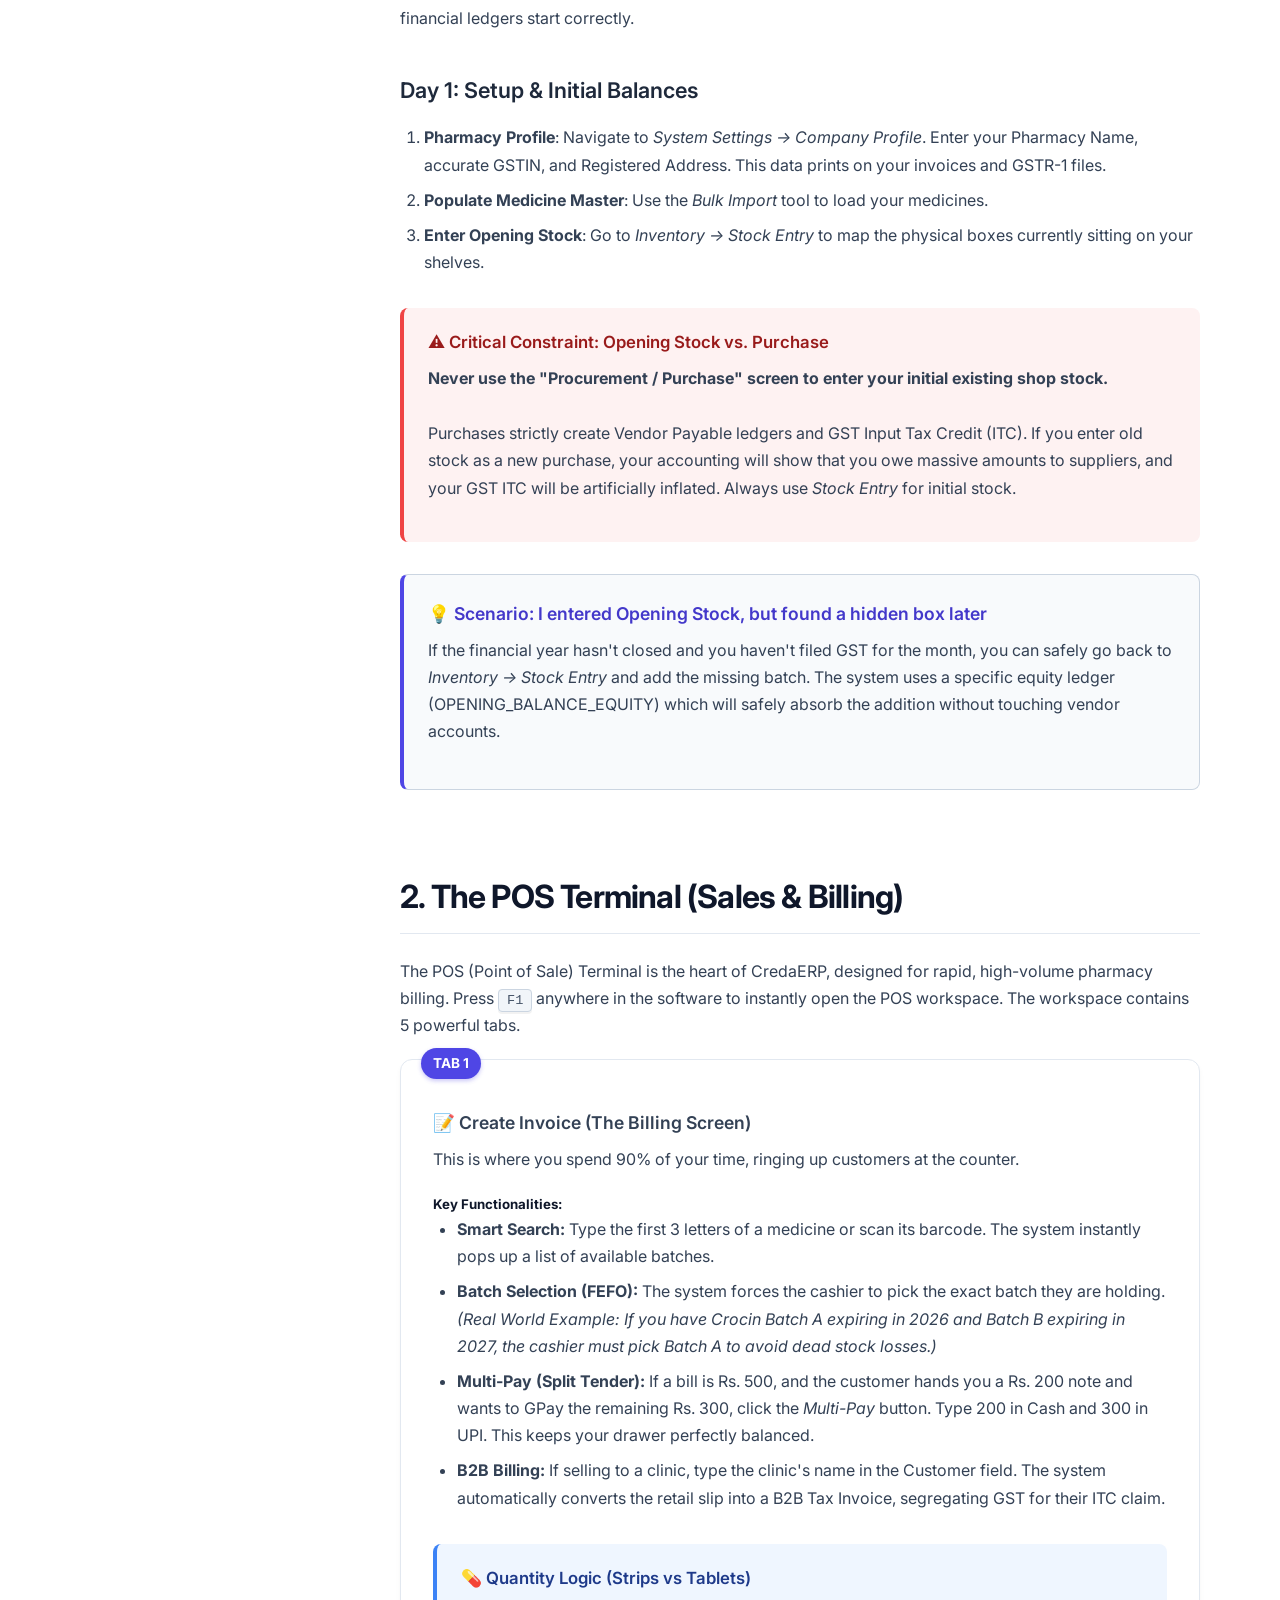
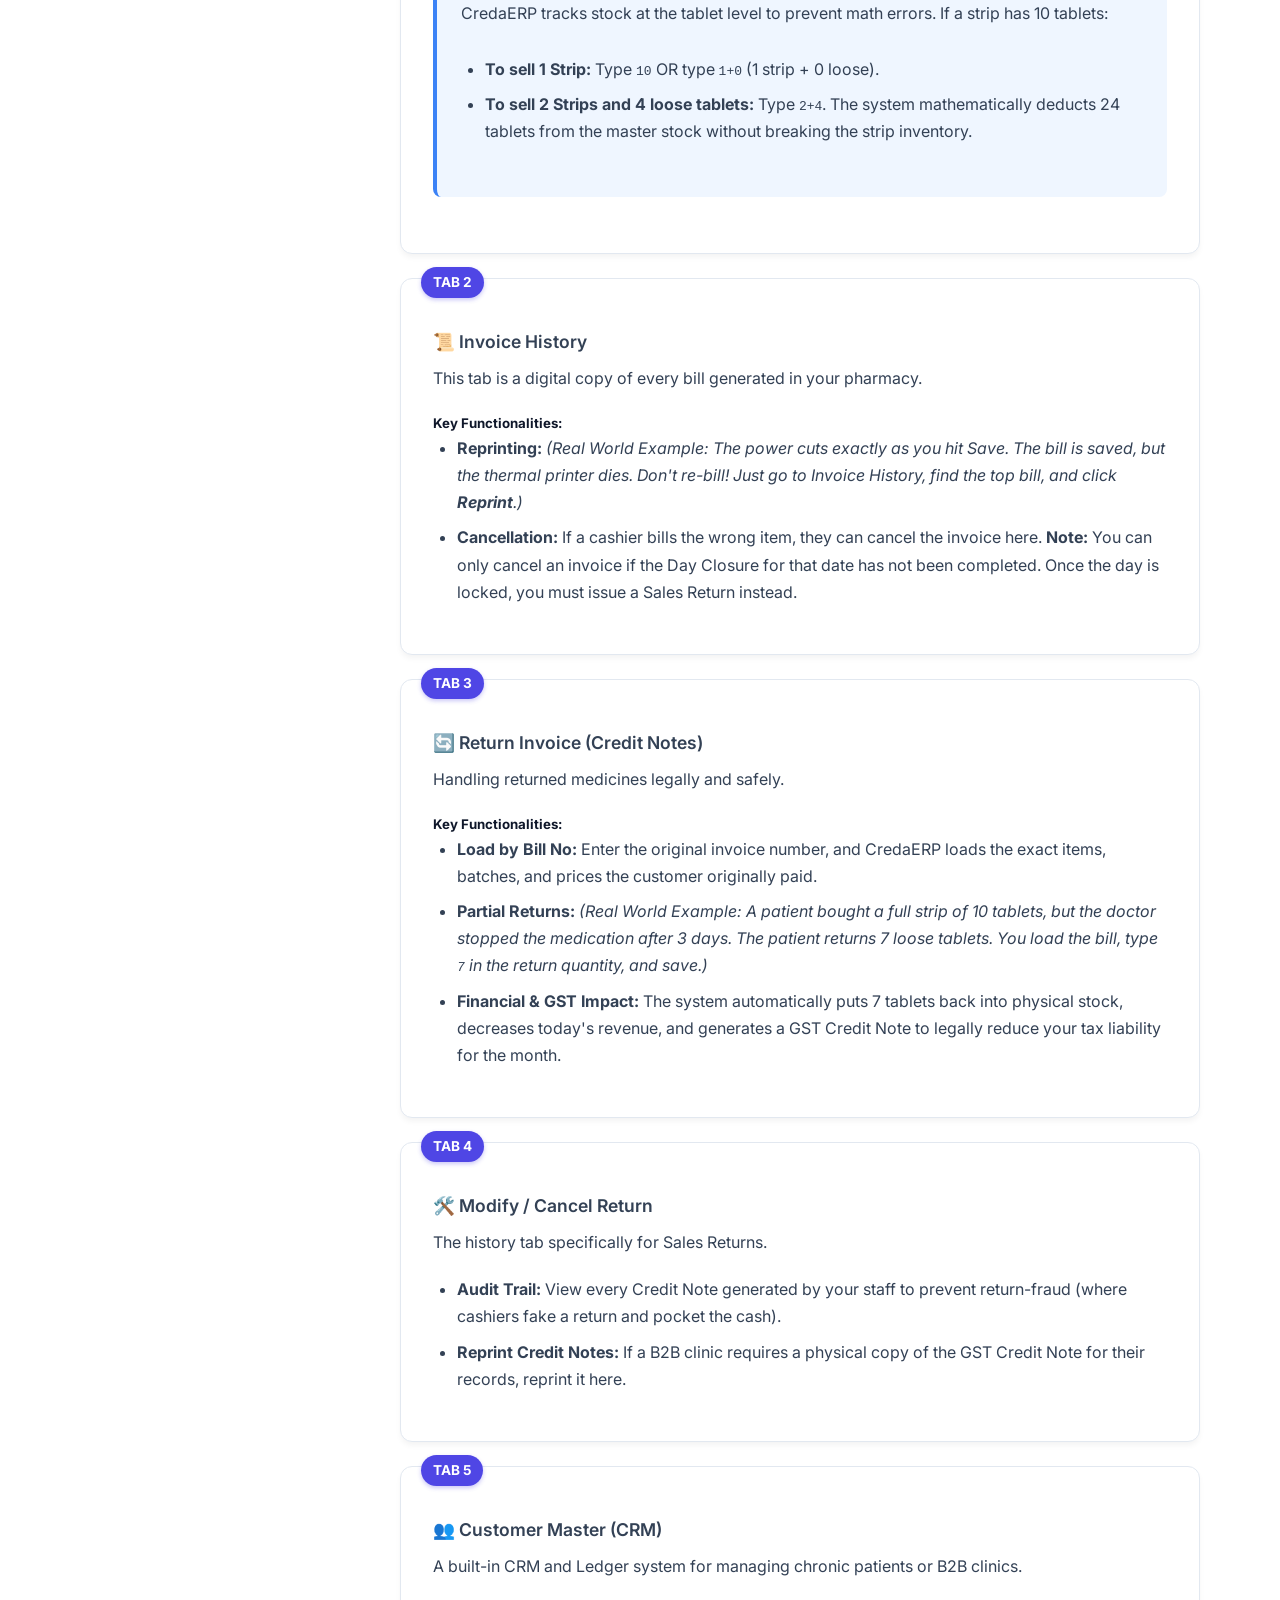
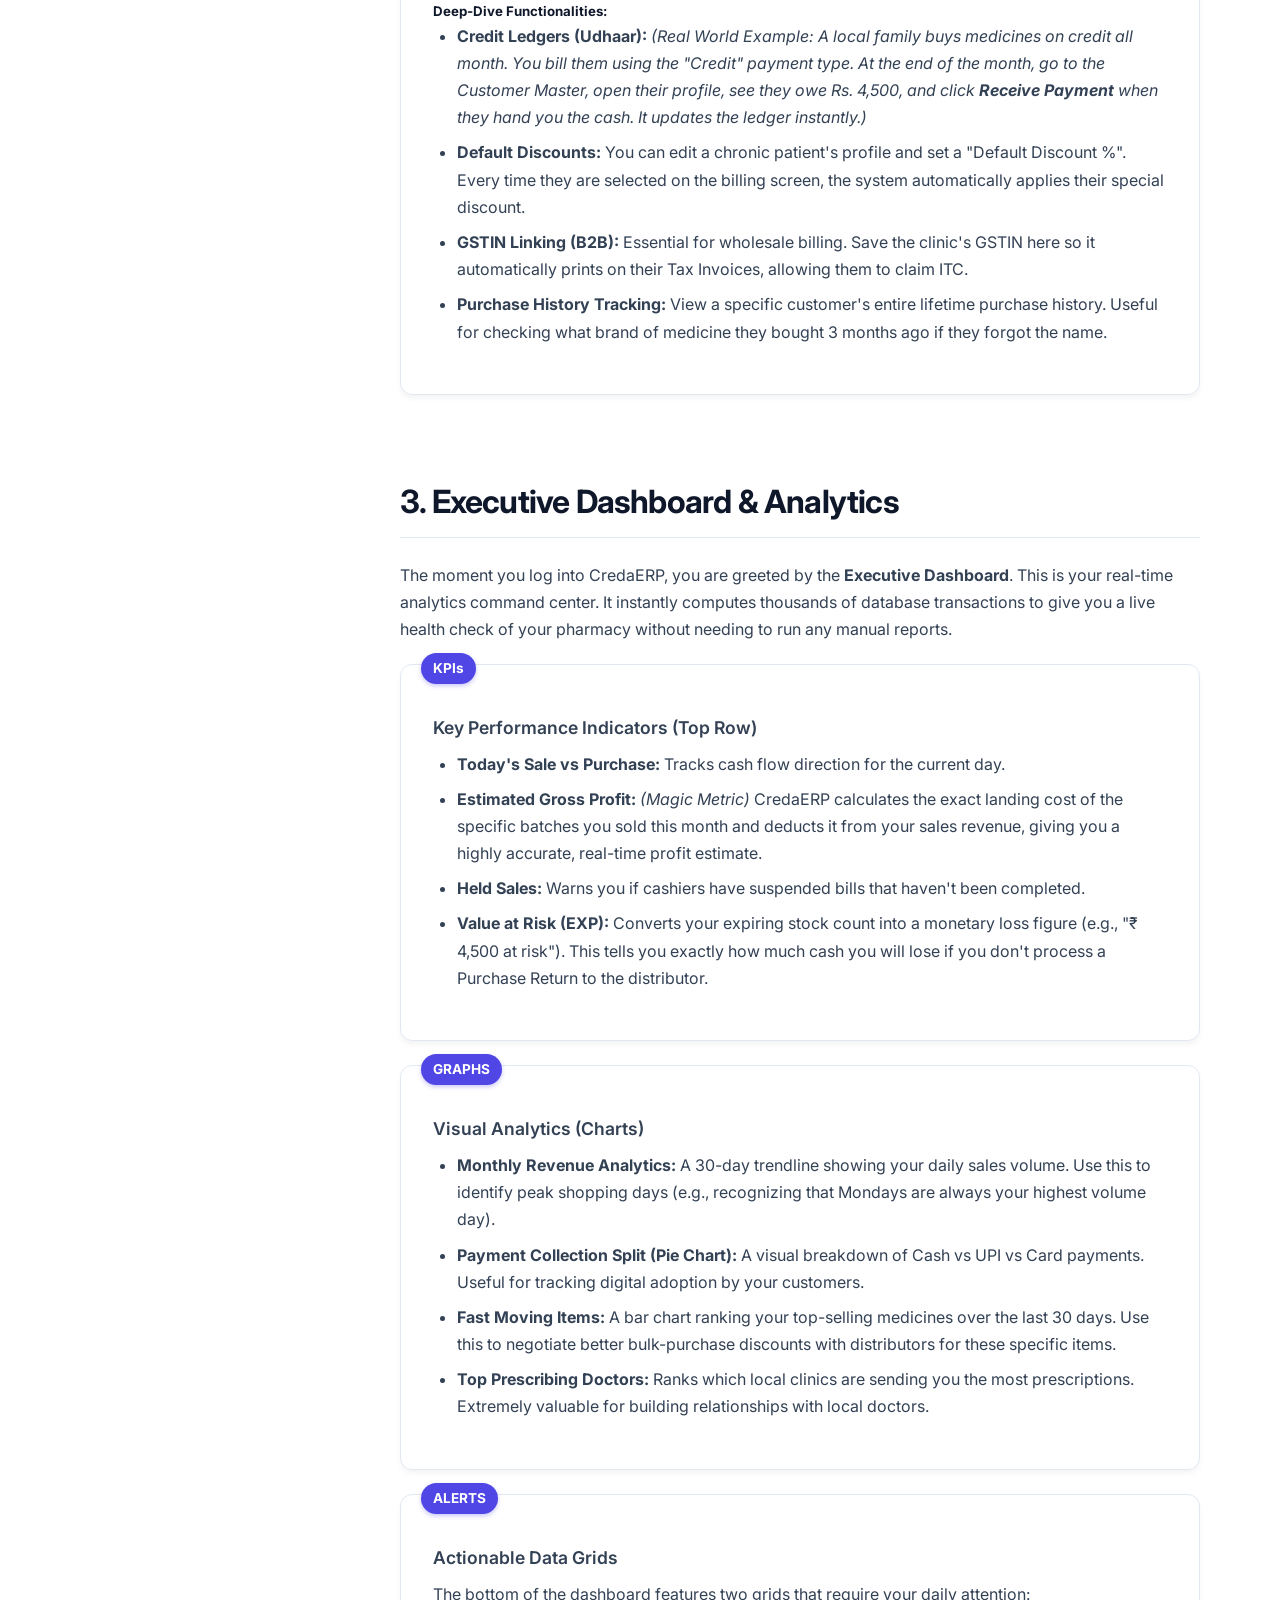
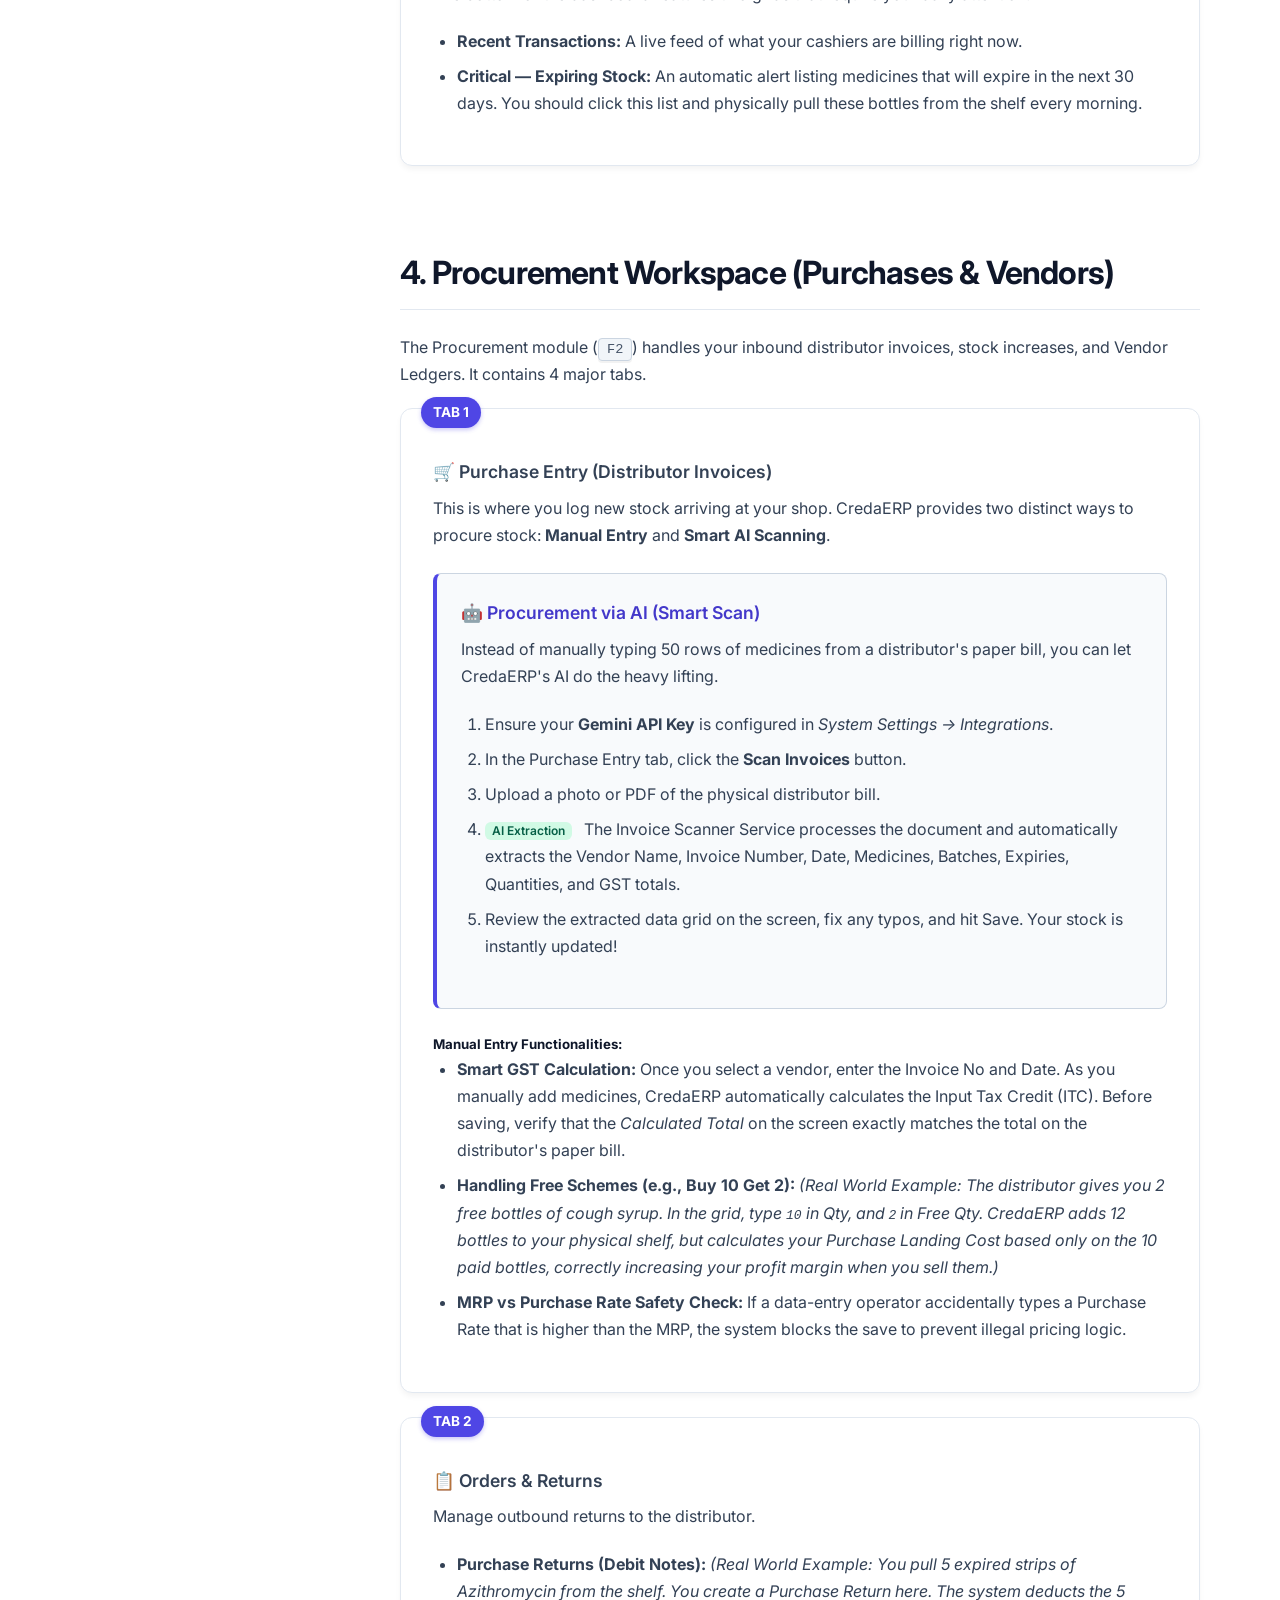
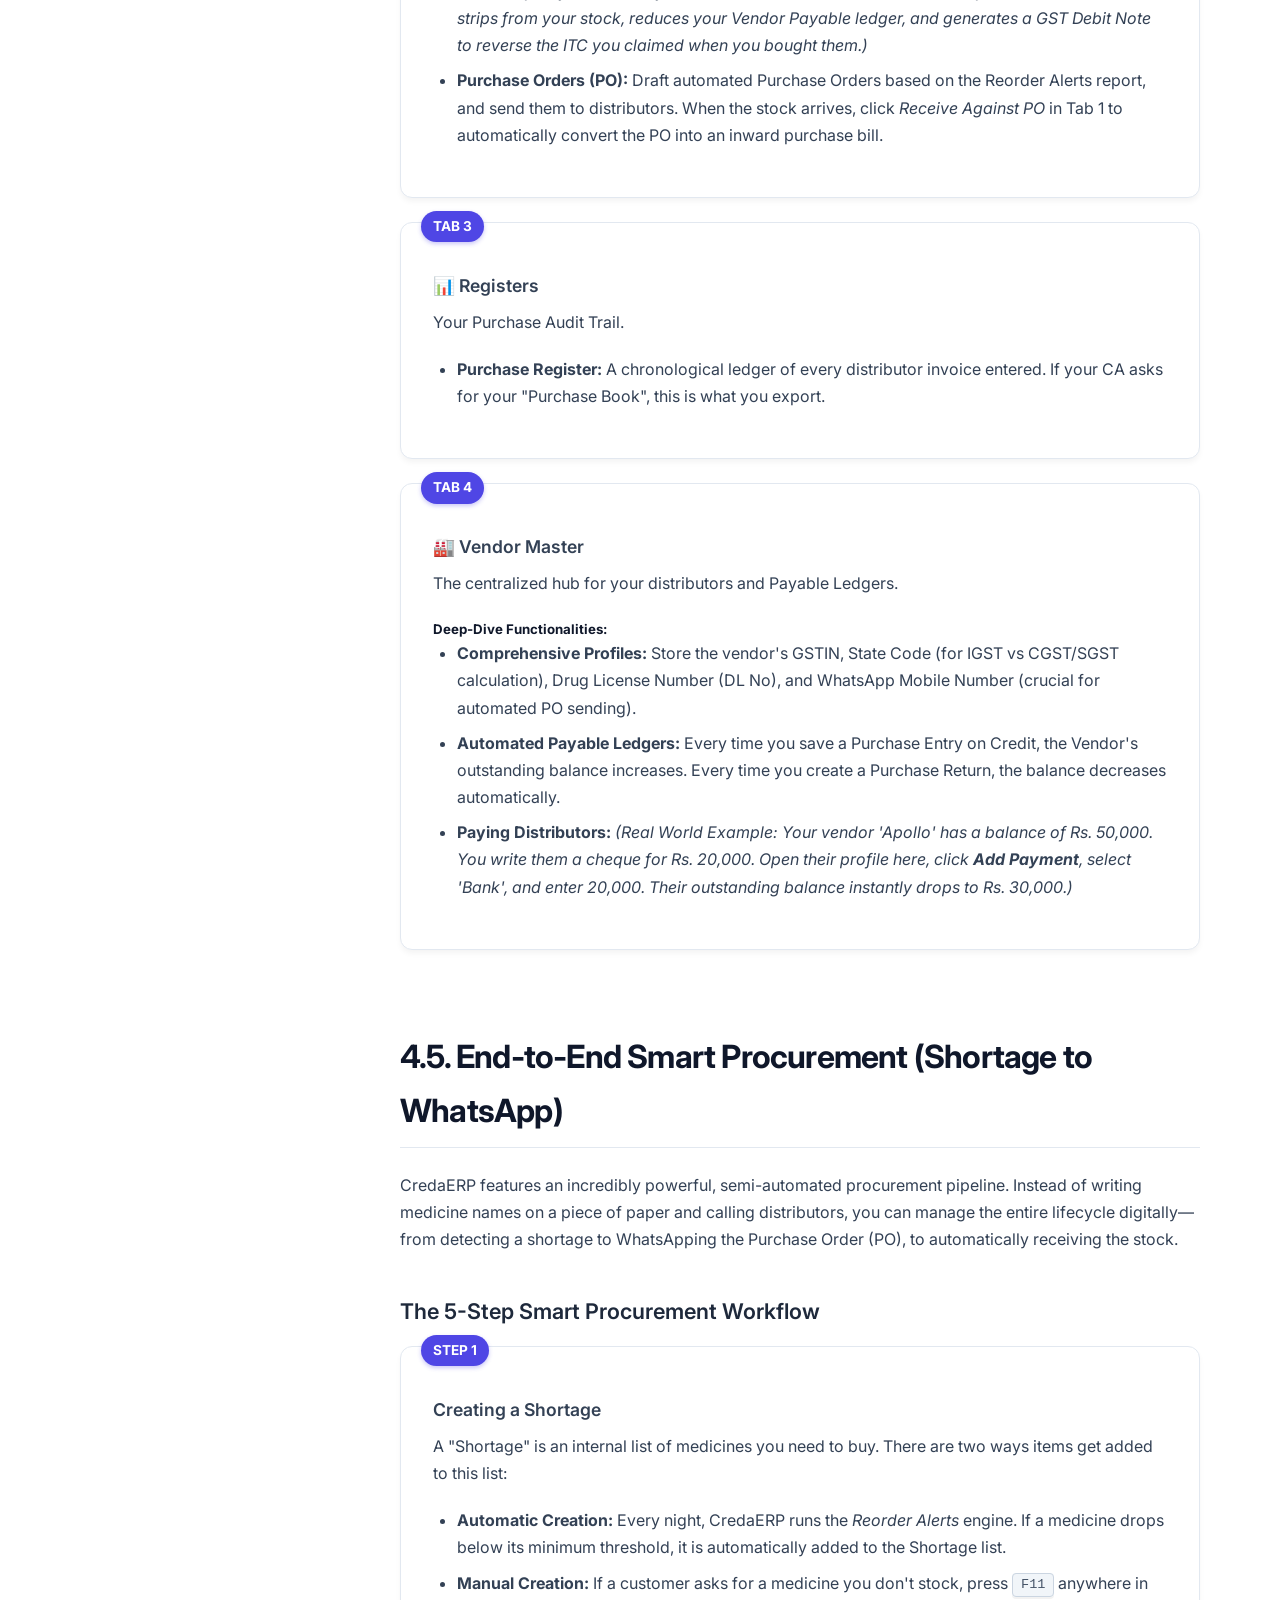
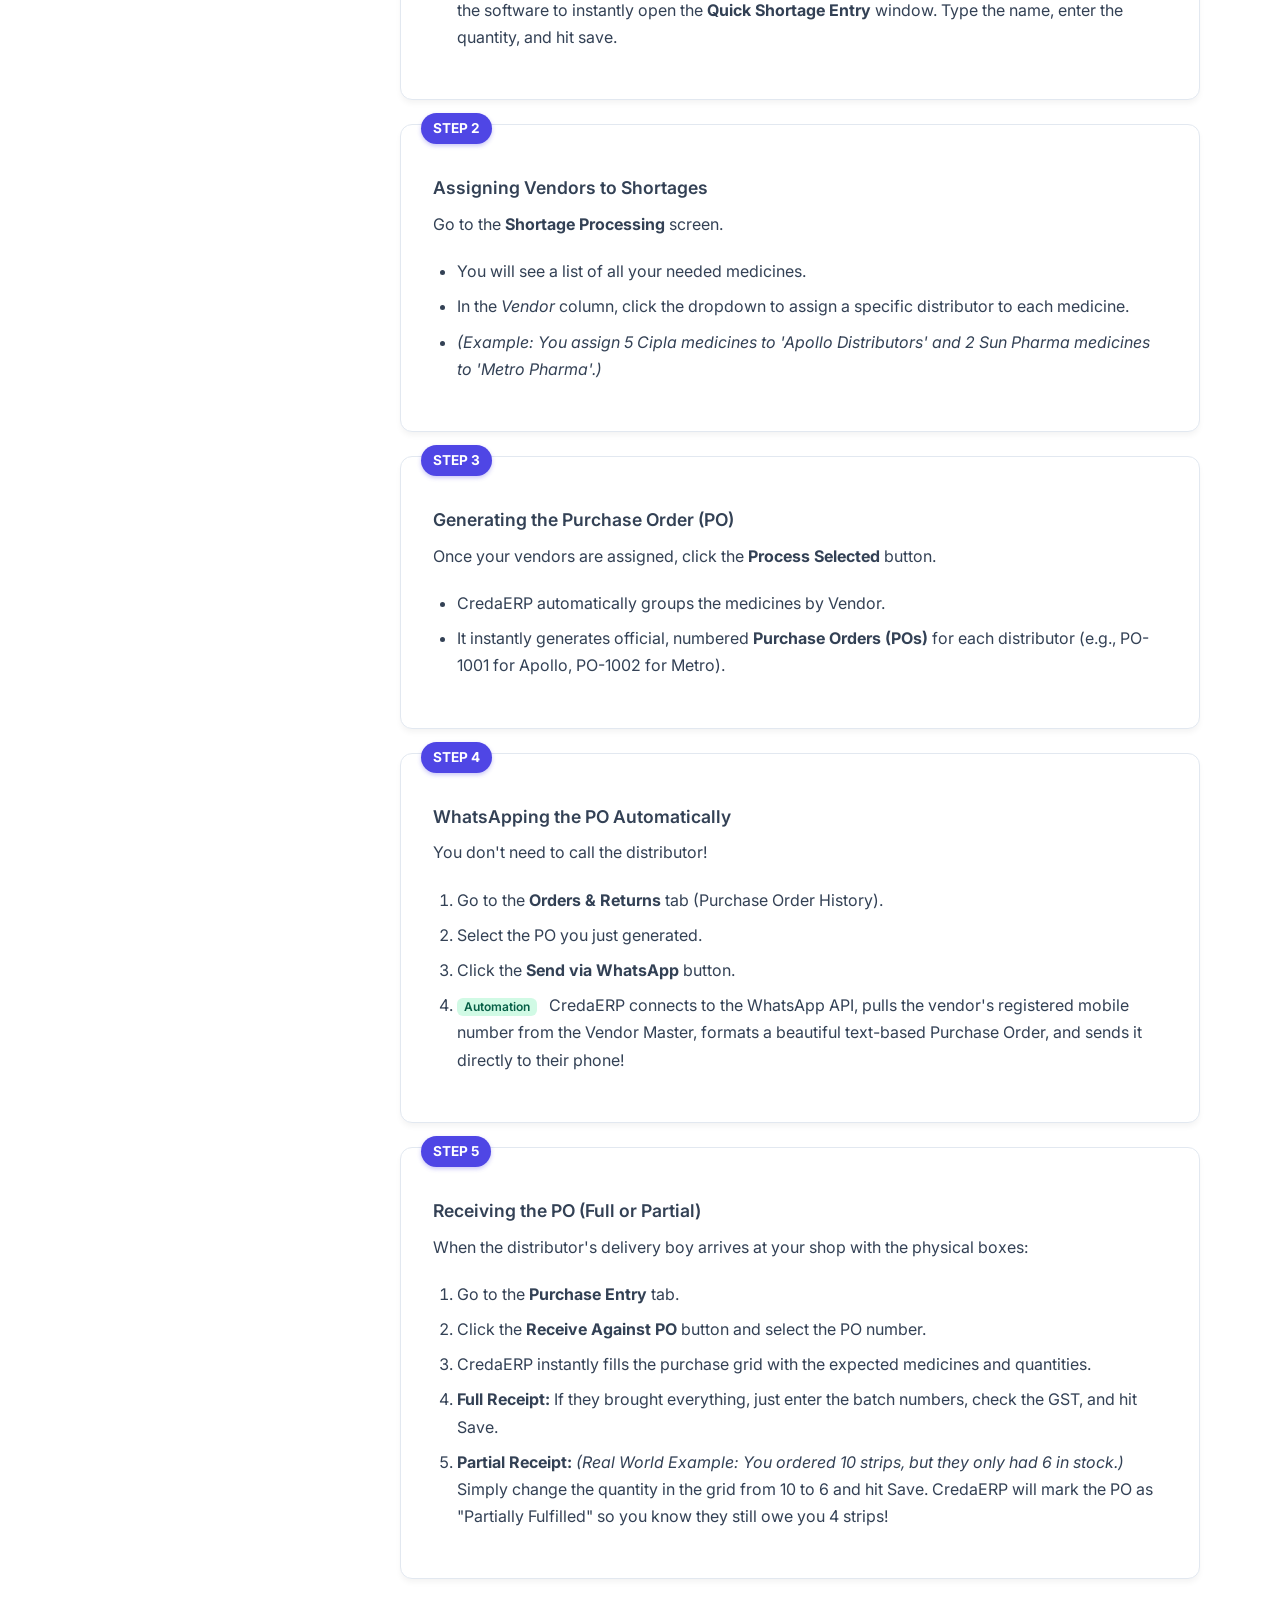
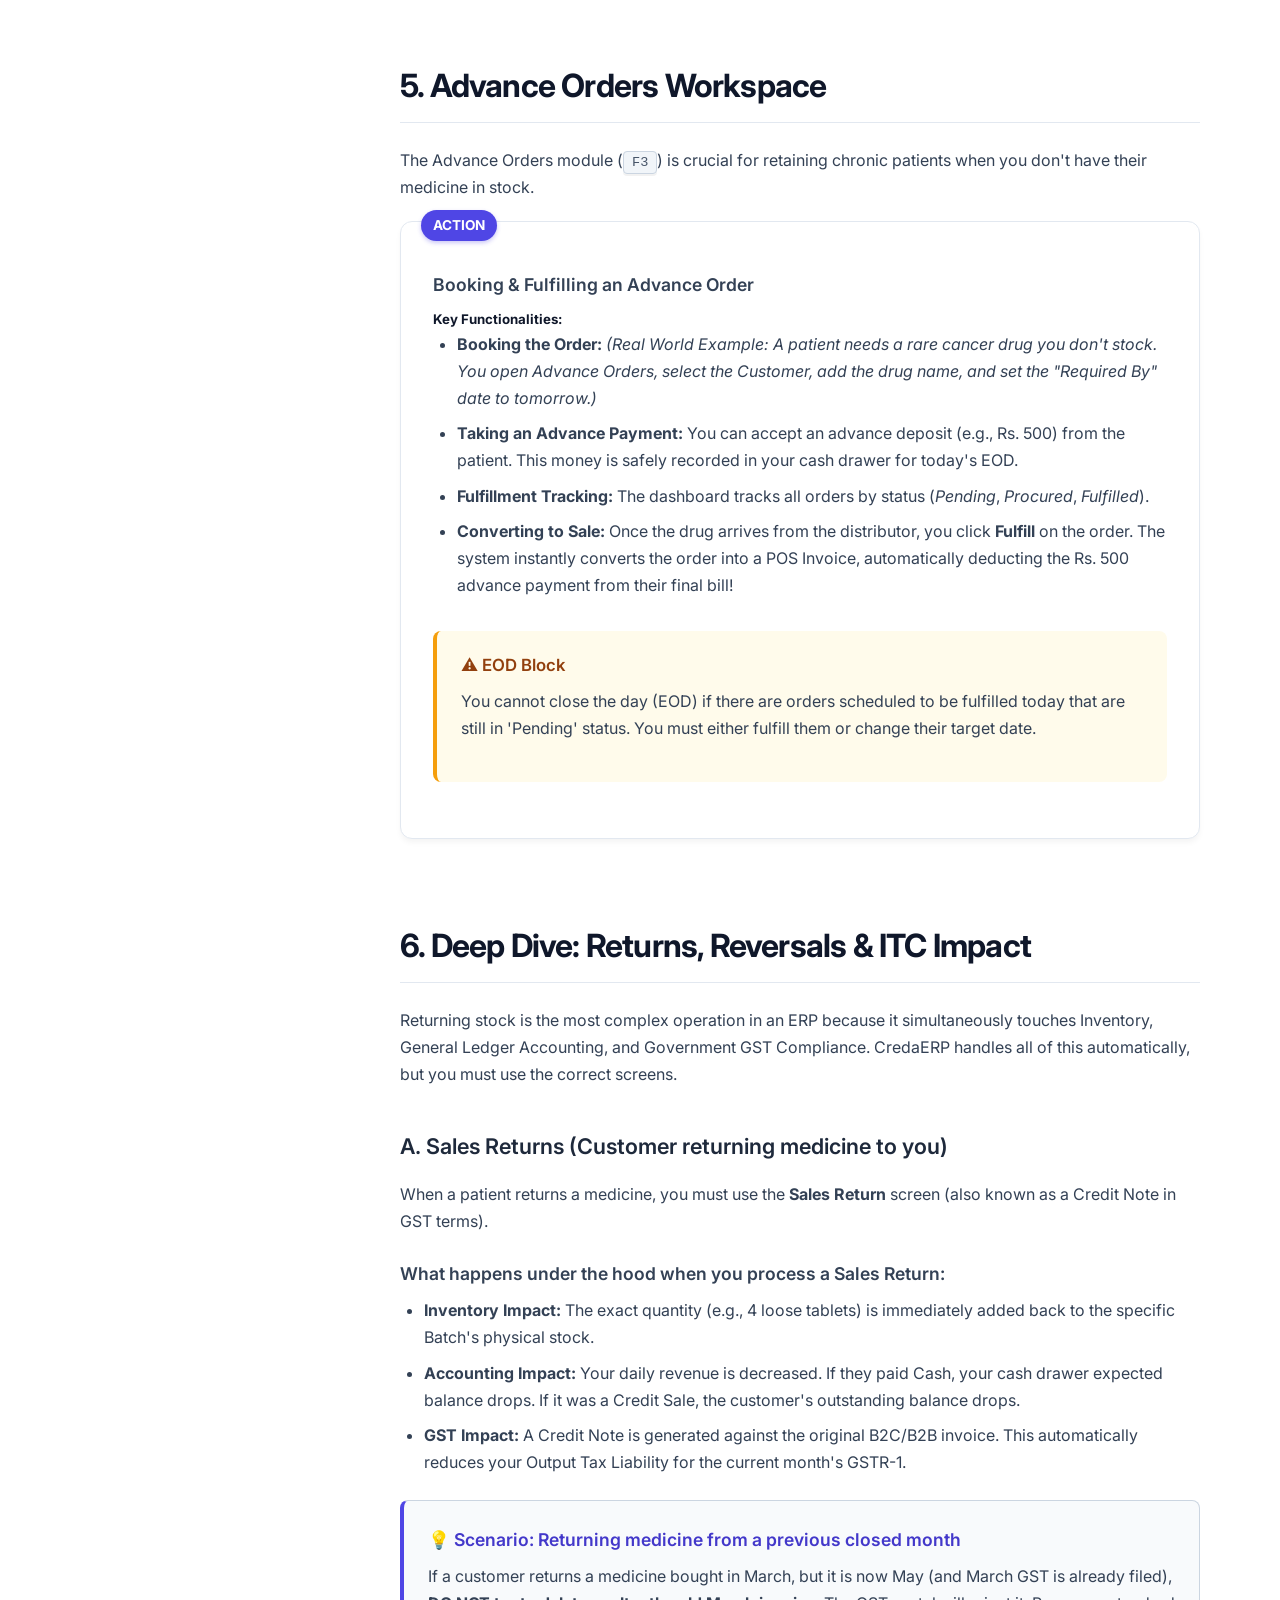
==== commit 153027f1: "updated" ====
--- a/user-manual/index.html
+++ b/user-manual/index.html
@@ -386,6 +386,49 @@
         }
         .badge.warning { background-color: #fef3c7; color: #92400e; }
         .badge.success { background-color: #d1fae5; color: #065f46; }
+
+        /* Customer-first troubleshooting cards */
+        .help-grid {
+            display: grid;
+            grid-template-columns: repeat(2, minmax(0, 1fr));
+            gap: 1rem;
+            margin: 2rem 0;
+        }
+        .help-card {
+            border: 1px solid var(--border);
+            border-radius: 12px;
+            padding: 1.35rem 1.5rem;
+            background: linear-gradient(145deg, #ffffff, #f8fafc);
+            box-shadow: 0 4px 10px rgba(15, 23, 42, .04);
+        }
+        .help-card h3 { margin: .35rem 0 .65rem; font-size: 1.08rem; }
+        .help-card p, .help-card li { font-size: .92rem; }
+        .help-card ol, .help-card ul { margin-bottom: .8rem; padding-left: 1.25rem; }
+        .help-icon { font-size: 1.6rem; }
+        .help-result {
+            border-top: 1px solid var(--border);
+            padding-top: .75rem;
+            margin-bottom: 0;
+            color: #334155;
+        }
+        .support-handoff {
+            margin-top: 2rem;
+            padding: 1.5rem;
+            border-radius: 12px;
+            border: 1px solid #bfdbfe;
+            background: #eff6ff;
+        }
+        .support-handoff h3 { margin-top: 0; color: #1e3a8a; }
+        .support-handoff p { color: #1e40af; }
+        .handoff-steps { display: flex; flex-wrap: wrap; gap: .6rem; }
+        .handoff-steps span {
+            padding: .45rem .7rem;
+            border-radius: 999px;
+            background: #dbeafe;
+            color: #1e3a8a;
+            font-size: .8rem;
+            font-weight: 700;
+        }
         /* Mobile Responsiveness */
         @media (max-width: 1024px) {
             .main-content {
@@ -412,6 +455,9 @@
             .navbar-links {
                 display: none;
             }
+            .help-grid {
+                grid-template-columns: 1fr;
+            }
         }
     </style>
 </head>
@@ -442,6 +488,7 @@
             
             <ul class="sidebar-nav" id="navMenu">
                 <li><a href="#quick-action" class="active">Quick Action Index (Tasks)</a></li>
+                <li><a href="#stuck-support">I’m Stuck — Fix It Now</a></li>
                 <li><a href="#getting-started">Day 1: Setup & Operations</a></li>
                 <li><a href="#sales-billing">Sales & POS Workflows</a></li>
                 <li><a href="#executive-dashboard">Executive Dashboard</a></li>
@@ -468,7 +515,11 @@
         <main class="main-content">
             <header class="header">
                 <h1>CredaERP Operations Manual</h1>
-                <p>The definitive guide for pharmacy owners, billing staff, and administrators to seamlessly operate CredaERP (v3.0.1).</p>
+                <p>Your practical, step-by-step support guide for running CredaERP (v3.0.1). When you are unsure where to click, start with <strong>I’m Stuck — Fix It Now</strong>, then follow the exact workflow for your task.</p>
+                <div class="callout info manual-start-callout">
+                    <div class="callout-header">👋 Use this manual like a support engineer</div>
+                    <p>Search the screen name, task or message you can see. Follow the numbered steps in order. If an action appears to fail, check the relevant history/register before trying it again. This prevents duplicate bills, purchases and stock changes.</p>
+                </div>
             </header>
 
             <div id="contentSections">
@@ -547,6 +598,134 @@
                     </div>
                 </section>
 
+                <!-- Stuck / self-service support -->
+                <section id="stuck-support">
+                    <h2>Before You Contact Support: I’m Stuck</h2>
+                    <p>This section is designed for the moment you are looking at a screen and are unsure what to do next. Follow the matching situation, complete the checks in order, and avoid repeating a transaction until you know whether it was saved.</p>
+
+                    <div class="callout warning">
+                        <div class="callout-header">🛑 The golden rule when something looks wrong</div>
+                        <p><strong>Do not bill, purchase, return or save the same transaction again until you have checked history.</strong> Open Invoice History, Purchase Register or the relevant list first. A second save can create duplicate stock or duplicate accounting entries.</p>
+                    </div>
+
+                    <div class="help-grid">
+                        <article class="help-card">
+                            <span class="help-icon">🧭</span>
+                            <h3>I don’t know where to click</h3>
+                            <p>Use the task map above, or press the shortcut for the workspace you need:</p>
+                            <ul>
+                                <li><kbd>F1</kbd> Sales / billing</li>
+                                <li><kbd>F2</kbd> Purchases / procurement</li>
+                                <li><kbd>F3</kbd> Advance orders</li>
+                                <li><kbd>F8</kbd> Reports and analytics</li>
+                                <li><kbd>F9</kbd> Inventory and stock</li>
+                            </ul>
+                            <p>If a shortcut does nothing, click once inside the application and try again. You can always use the visible menu instead.</p>
+                        </article>
+
+                        <article class="help-card">
+                            <span class="help-icon">🔎</span>
+                            <h3>I can’t find a medicine</h3>
+                            <ol>
+                                <li>Search using the first few letters, not the full brand name.</li>
+                                <li>Try the generic name, alternate spelling or barcode.</li>
+                                <li>Check <strong>Inventory → Medicine Master</strong>.</li>
+                                <li>If it is missing, add it or use Bulk Import, then return to billing and search again.</li>
+                            </ol>
+                            <p class="help-result"><strong>Still missing?</strong> Confirm you are in the correct store/company profile before importing the item.</p>
+                        </article>
+
+                        <article class="help-card">
+                            <span class="help-icon">💾</span>
+                            <h3>My bill will not save</h3>
+                            <ol>
+                                <li>Read the red message beside the field; it usually identifies the missing value.</li>
+                                <li>Confirm a batch is selected for every medicine.</li>
+                                <li>Check quantity, selling price, customer type and payment mode.</li>
+                                <li>Remove the line and add it again if the batch has no available stock.</li>
+                                <li>Check whether the day is already closed.</li>
+                            </ol>
+                            <p class="help-result"><strong>Before retrying:</strong> Search Invoice History in case the first click actually saved the bill.</p>
+                        </article>
+
+                        <article class="help-card">
+                            <span class="help-icon">🖨️</span>
+                            <h3>The printer did not print</h3>
+                            <ol>
+                                <li>Do not create the bill again.</li>
+                                <li>Open <strong>POS → Invoice History</strong>.</li>
+                                <li>Find the latest invoice and choose <strong>Reprint</strong>.</li>
+                                <li>If it still fails, print a test page from the operating system and confirm the selected printer, paper size and connection.</li>
+                            </ol>
+                            <p class="help-result"><strong>Remember:</strong> A printer problem does not automatically mean the invoice failed.</p>
+                        </article>
+
+                        <article class="help-card">
+                            <span class="help-icon">📦</span>
+                            <h3>My stock quantity is wrong</h3>
+                            <ol>
+                                <li>Identify the exact medicine, batch and unit that is wrong.</li>
+                                <li>Check Invoice History for sales and Purchase Register for inward stock.</li>
+                                <li>Check Sales Returns and Purchase Returns before adjusting anything.</li>
+                                <li>Use <strong>Inventory → Stock Entry / Adjustment</strong> only for a verified physical count difference.</li>
+                            </ol>
+                            <p class="help-result"><strong>Never fix stock by entering a fake purchase or sale.</strong> That changes your reports and tax data.</p>
+                        </article>
+
+                        <article class="help-card">
+                            <span class="help-icon">🧾</span>
+                            <h3>GST total or tax looks wrong</h3>
+                            <ol>
+                                <li>Check the item’s HSN, tax rate and taxable value.</li>
+                                <li>Check whether the customer/vendor state makes the transaction CGST + SGST or IGST.</li>
+                                <li>Compare the line-level totals with the source invoice.</li>
+                                <li>Correct the master data, then re-enter only the transaction that is genuinely wrong.</li>
+                            </ol>
+                            <p class="help-result"><strong>Do not manually force a tax total</strong> without identifying the line or master-data cause.</p>
+                        </article>
+
+                        <article class="help-card">
+                            <span class="help-icon">🌙</span>
+                            <h3>Day Closure is blocked</h3>
+                            <ol>
+                                <li>Return to the POS screen and complete or cancel any held/open bill.</li>
+                                <li>Check that cash, UPI, card and credit totals match your physical records.</li>
+                                <li>Resolve any pending return or payment message shown by the screen.</li>
+                                <li>Run the closure again. Use the EOD Master Guide below if the difference remains.</li>
+                            </ol>
+                        </article>
+
+                        <article class="help-card">
+                            <span class="help-icon">🔄</span>
+                            <h3>The application looks frozen</h3>
+                            <ol>
+                                <li>Wait briefly after a scan, report or save; large imports can take time.</li>
+                                <li>Do not click Save repeatedly.</li>
+                                <li>Check the relevant history list to see whether the action completed.</li>
+                                <li>If safe to do so, close and reopen the application, then verify the last transaction.</li>
+                                <li>If it repeats, open <strong>Support & Diagnostics</strong> and create a support bundle.</li>
+                            </ol>
+                        </article>
+
+                        <article class="help-card">
+                            <span class="help-icon">🛡️</span>
+                            <h3>Something is missing after restart</h3>
+                            <ol>
+                                <li>Confirm you opened the same store/company profile and machine.</li>
+                                <li>Check the relevant history/register before assuming data was lost.</li>
+                                <li>Do not restore a backup over the current database until you know which copy is correct.</li>
+                                <li>Open Support & Diagnostics and generate a support bundle.</li>
+                            </ol>
+                        </article>
+                    </div>
+
+                    <div class="support-handoff">
+                        <h3>If you still need help, send a useful support request</h3>
+                        <p>Send the screen name, the exact action you clicked, the invoice/purchase number, the medicine or batch involved, the message shown, and a screenshot. Also mention whether the issue happens every time or only once. This lets support diagnose the problem without asking you to repeat the whole story.</p>
+                        <div class="handoff-steps"><span>1. Stop repeating the action</span><span>2. Capture the exact message</span><span>3. Create a support bundle</span><span>4. Share the transaction number</span></div>
+                    </div>
+                </section>
+
                 <!-- Getting Started -->
                 <section id="getting-started">
                     <h2>1. Getting Started: First 7 Days Guide</h2>
@@ -1234,7 +1413,7 @@
 
                     <div class="faq-item">
                         <h4>Can I use CredaERP if the internet goes down?</h4>
-                        <p>Absolutely. CredaERP is designed as an <strong>offline-first</strong> desktop application. The PostgreSQL database runs directly on your local hard drive. You can continue billing, purchasing, and managing stock indefinitely without an internet connection. Internet is only required for software updates and generating E-Invoices (IRN) if you cross the turnover threshold.</p>
+                        <p>Absolutely. CredaERP is designed as an <strong>offline-first</strong> desktop application. The PostgreSQL database runs directly on your local hard drive. You can continue billing, purchasing, and managing stock without an internet connection. Internet is mainly required for software updates and any online support or connected services you choose to use.</p>
                     </div>
 
                     <div class="faq-item">
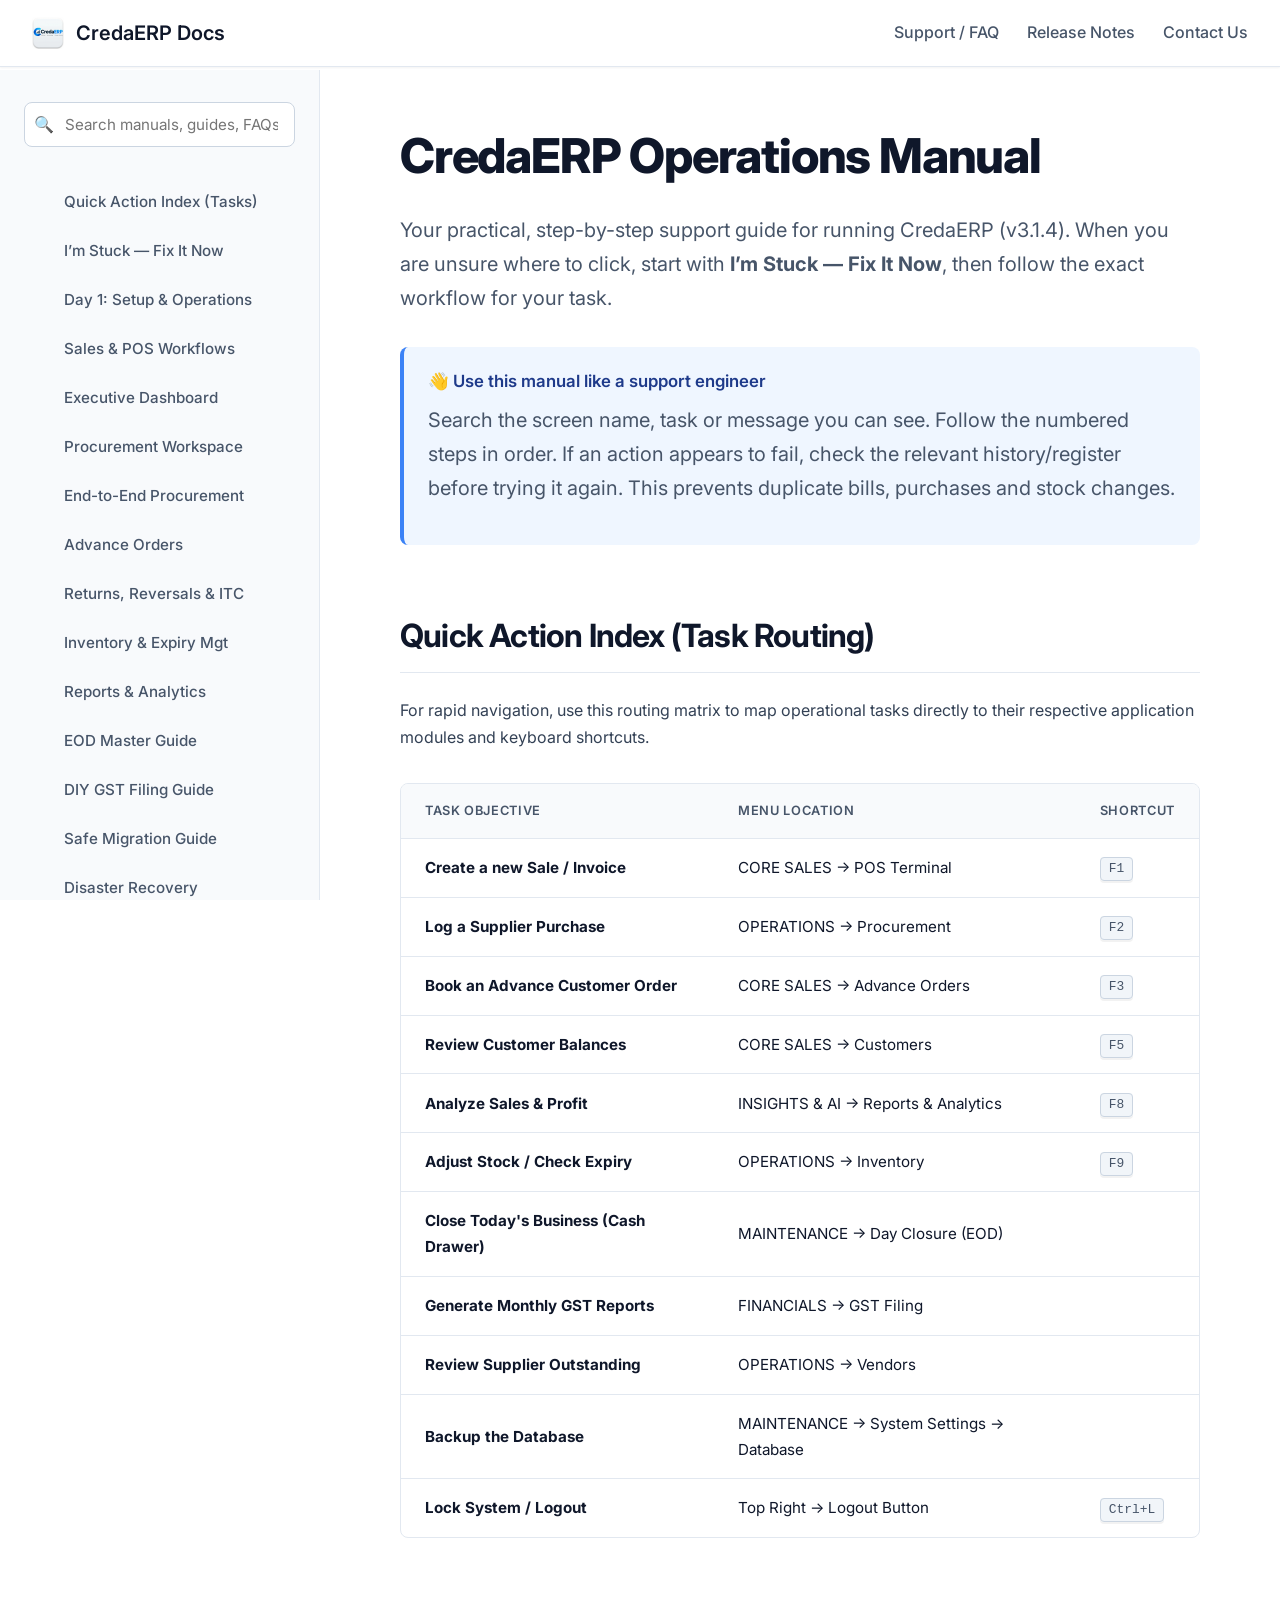
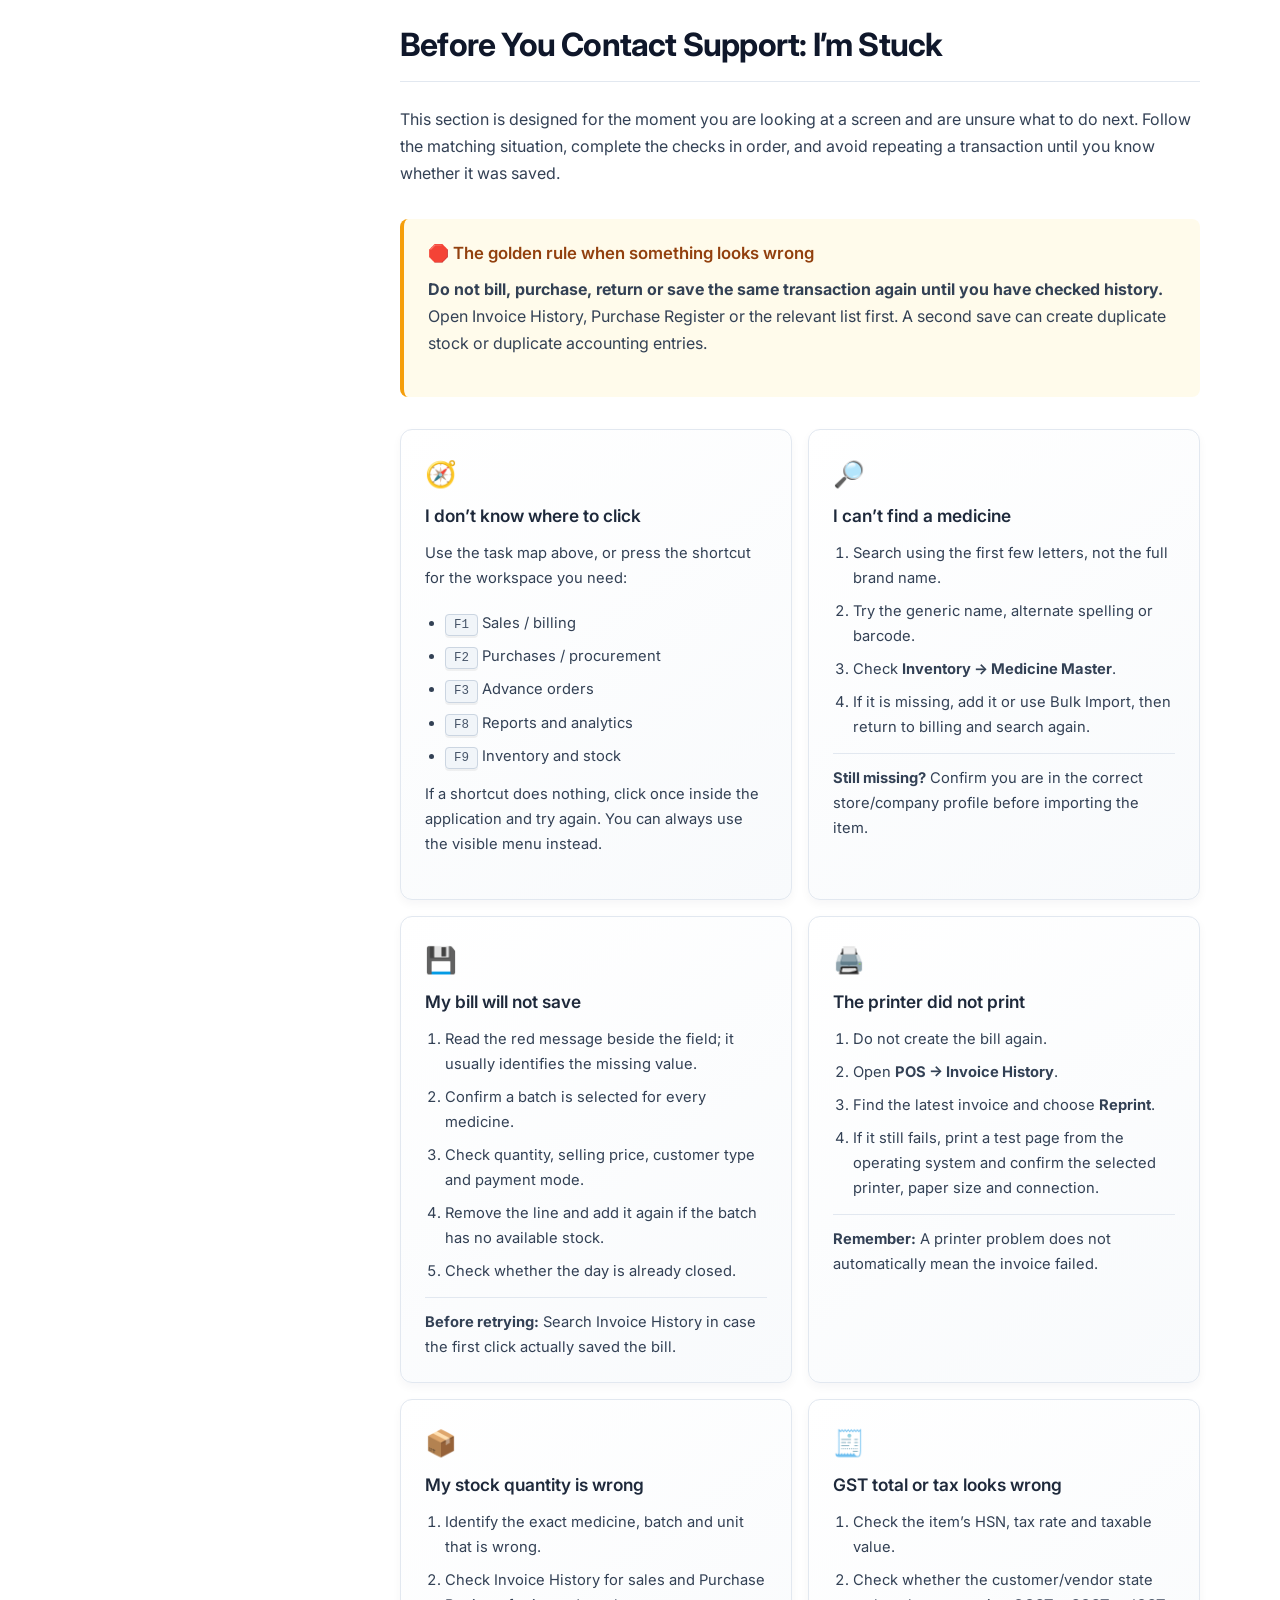
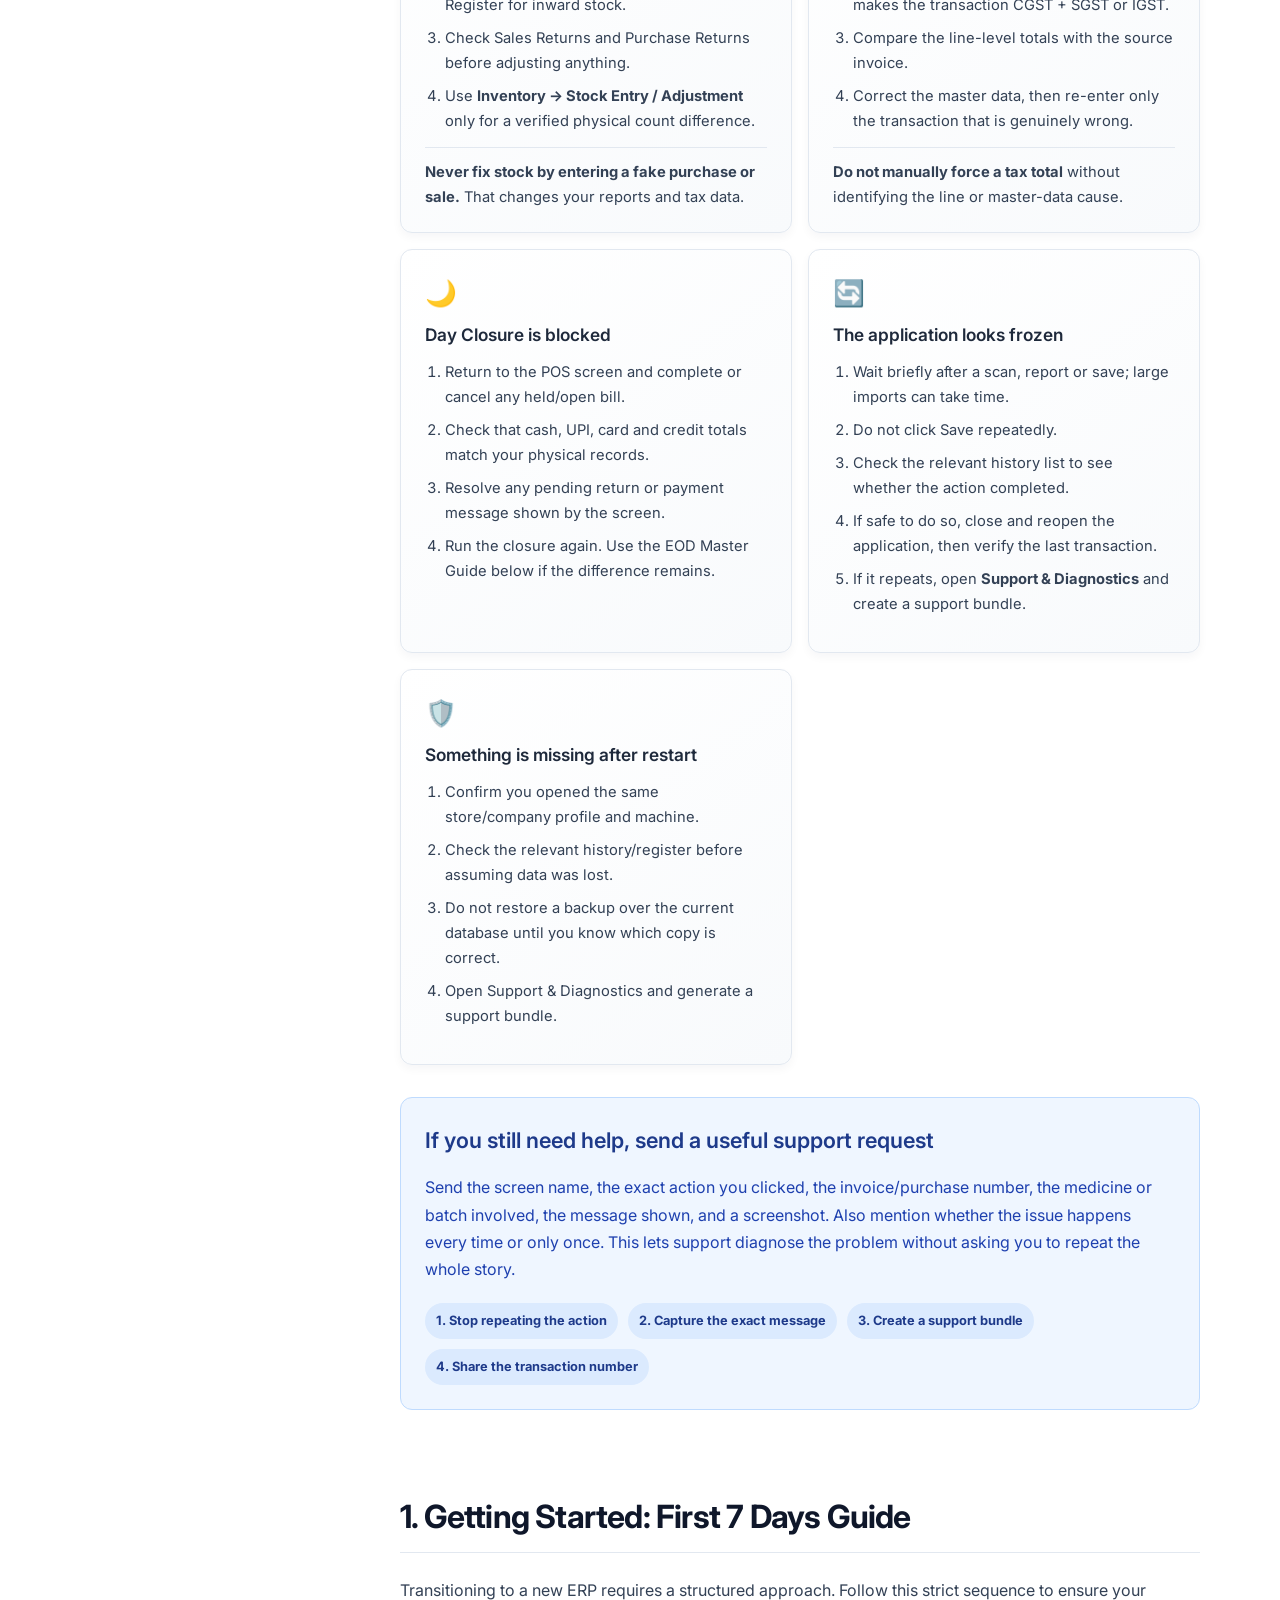
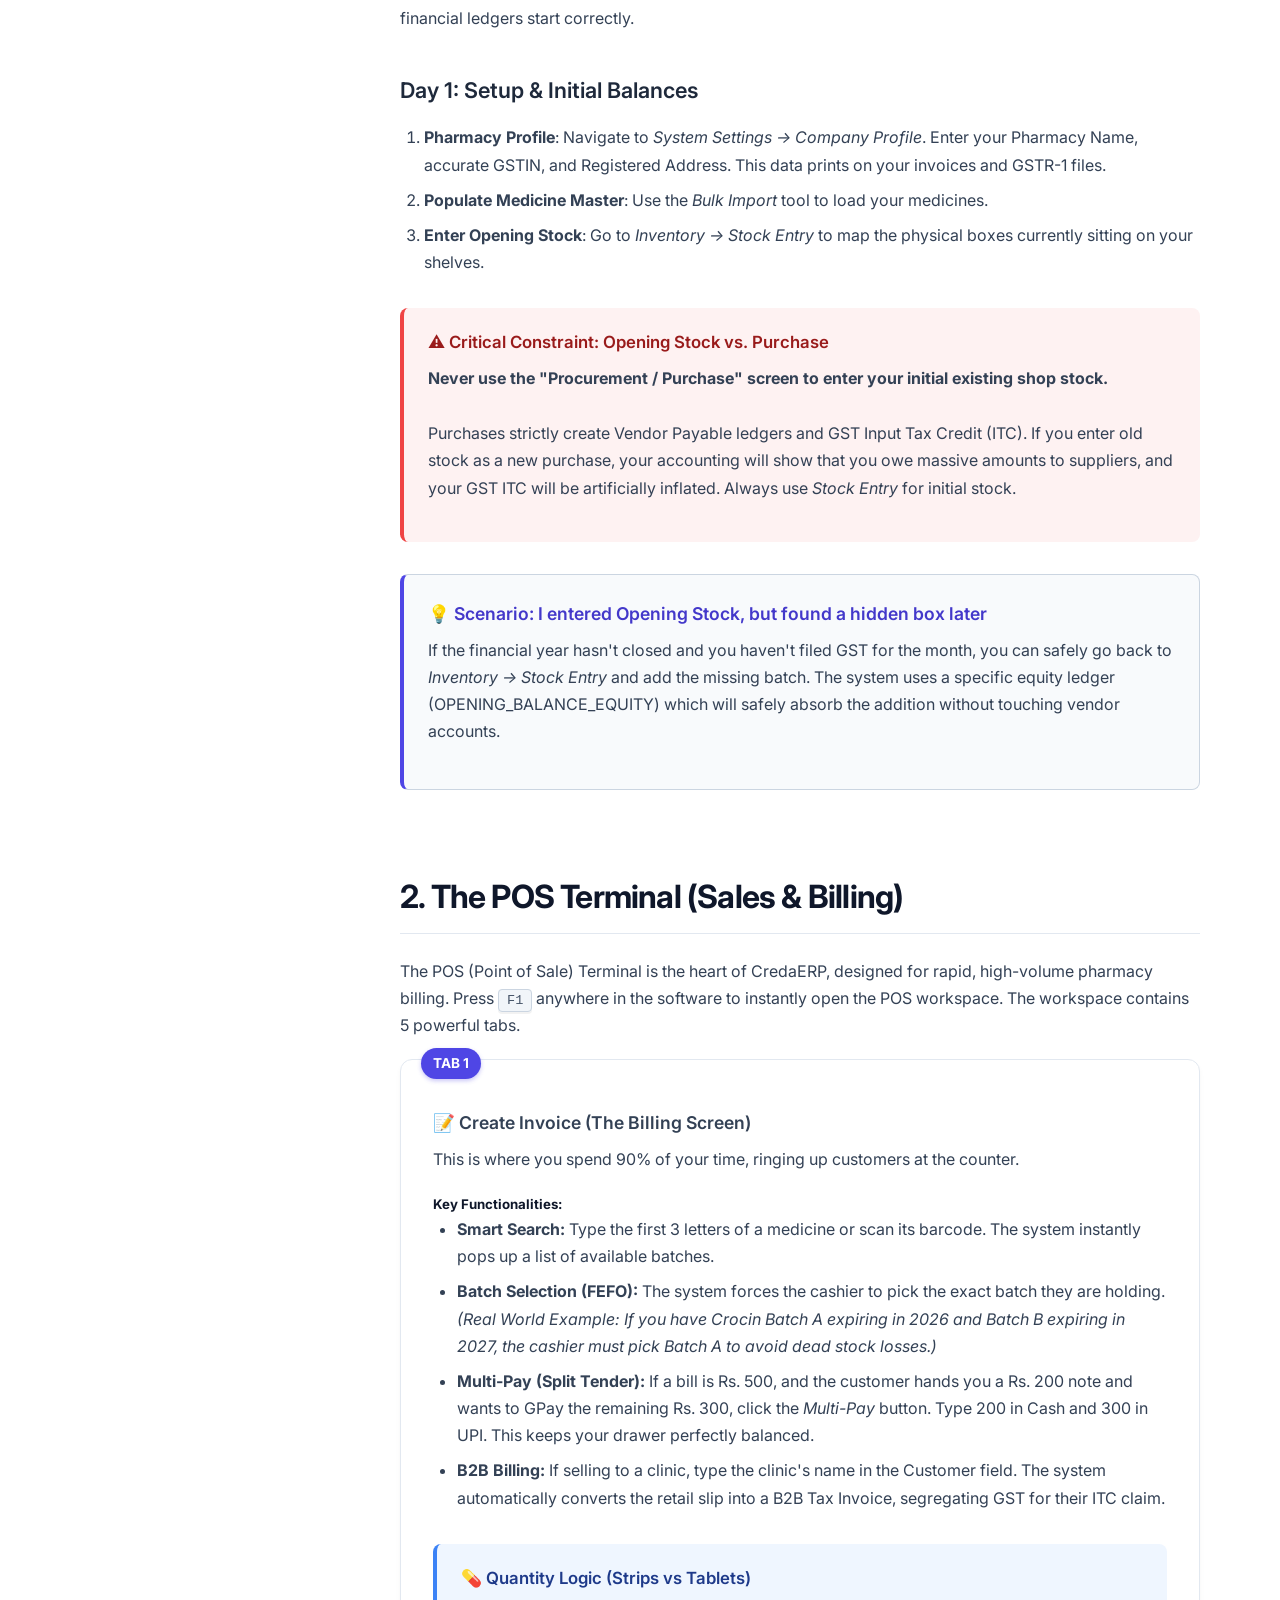
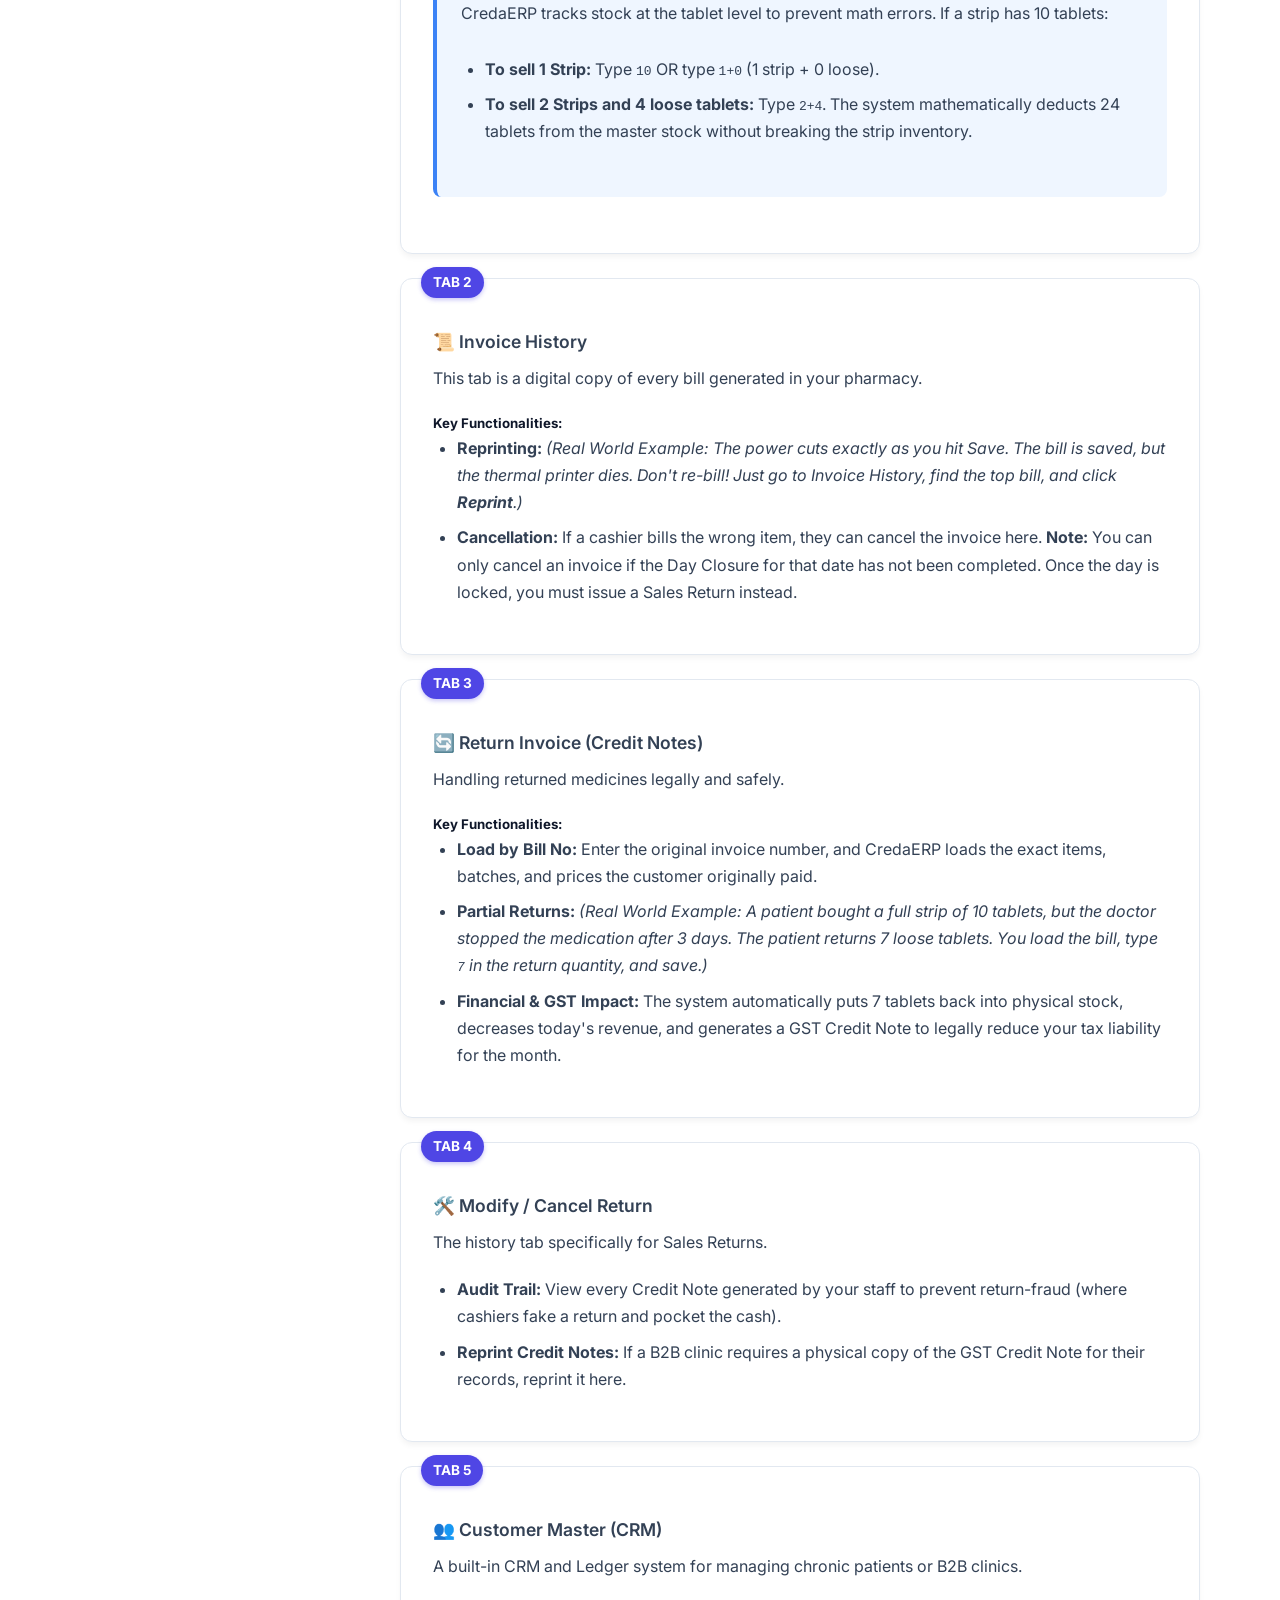
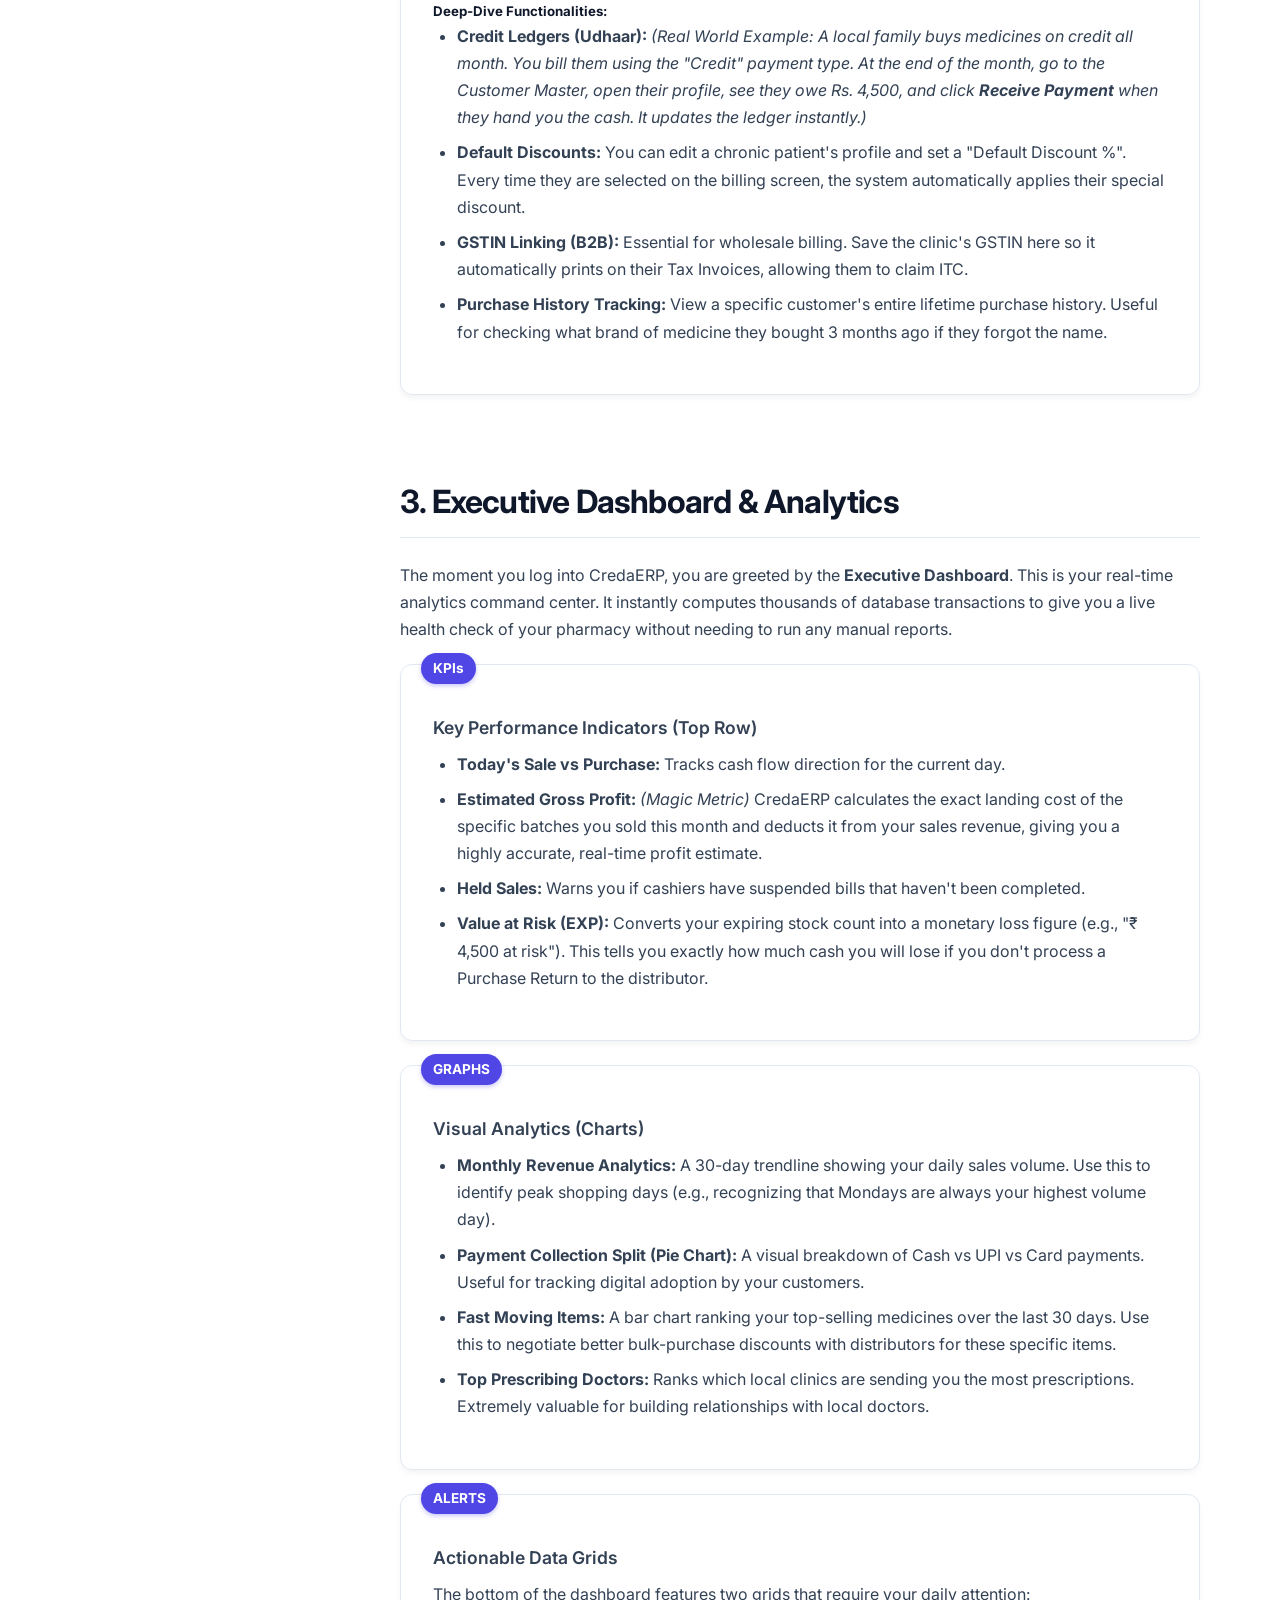
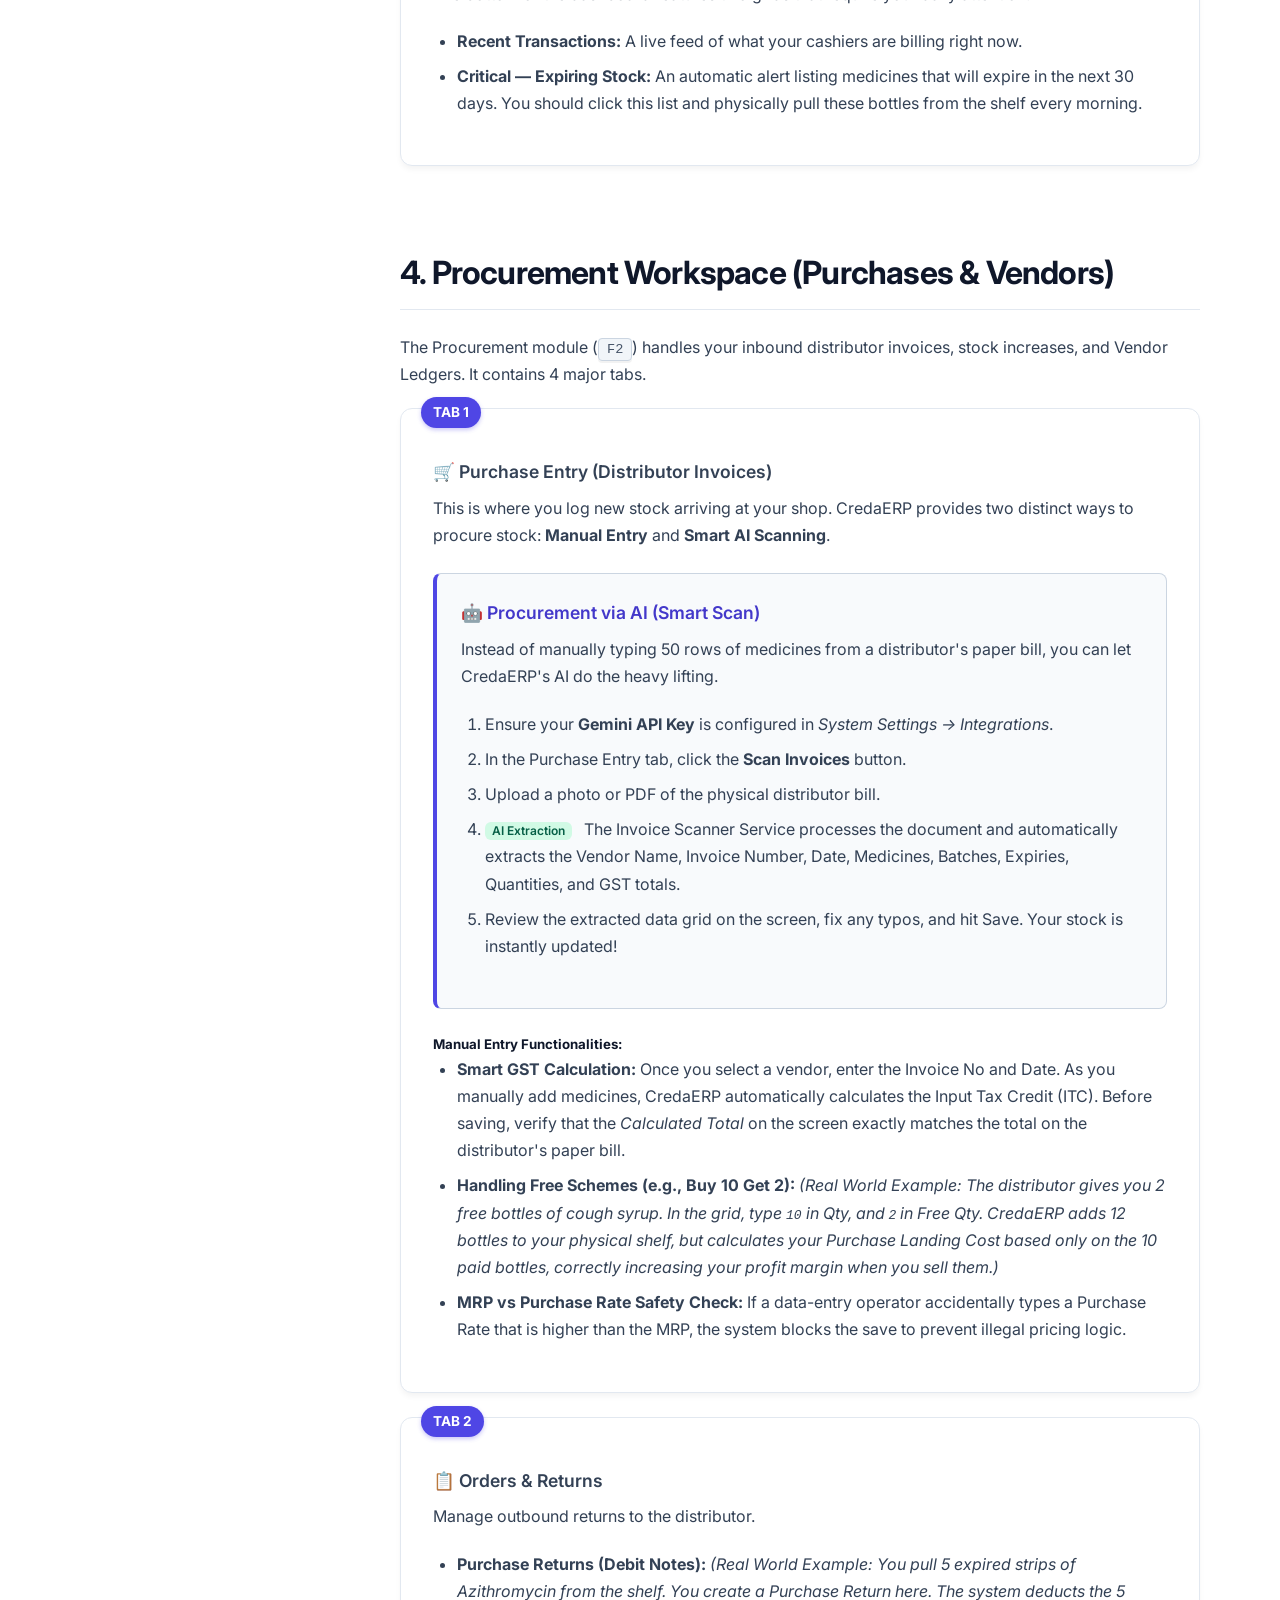
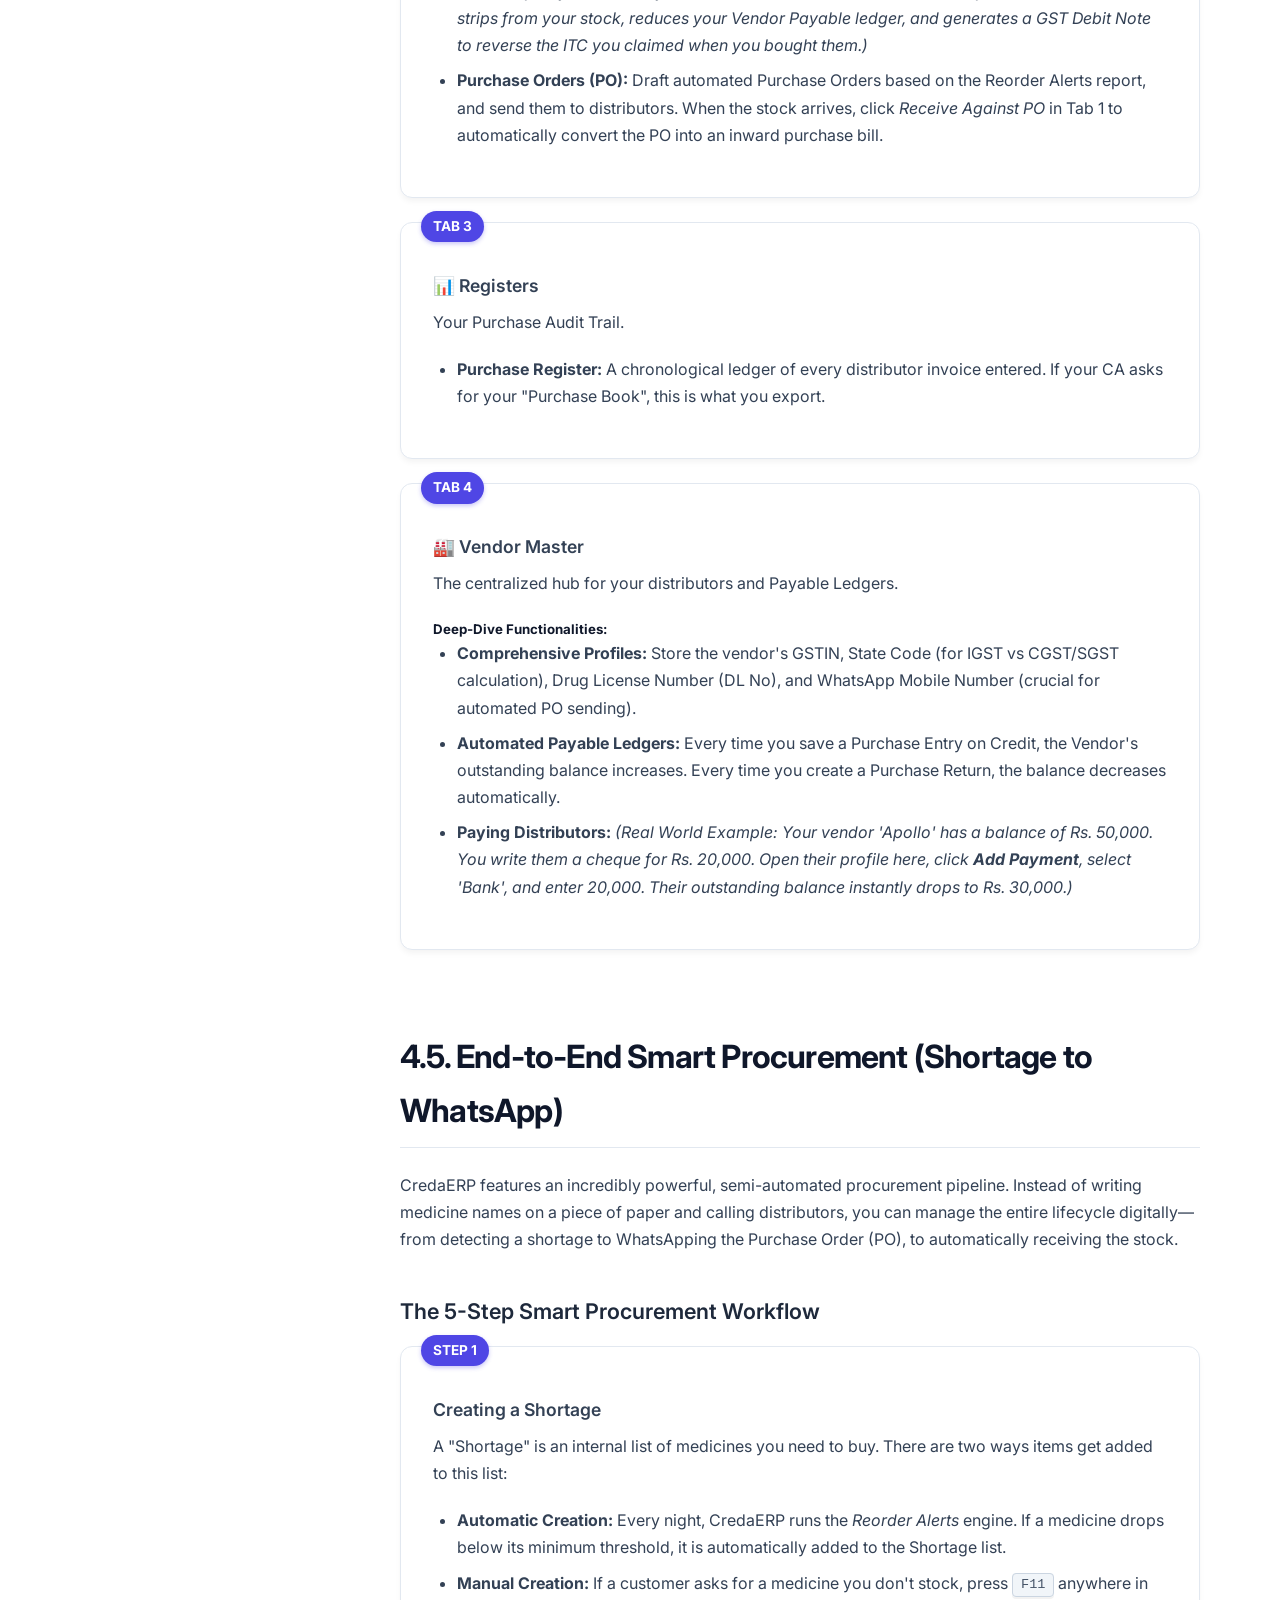
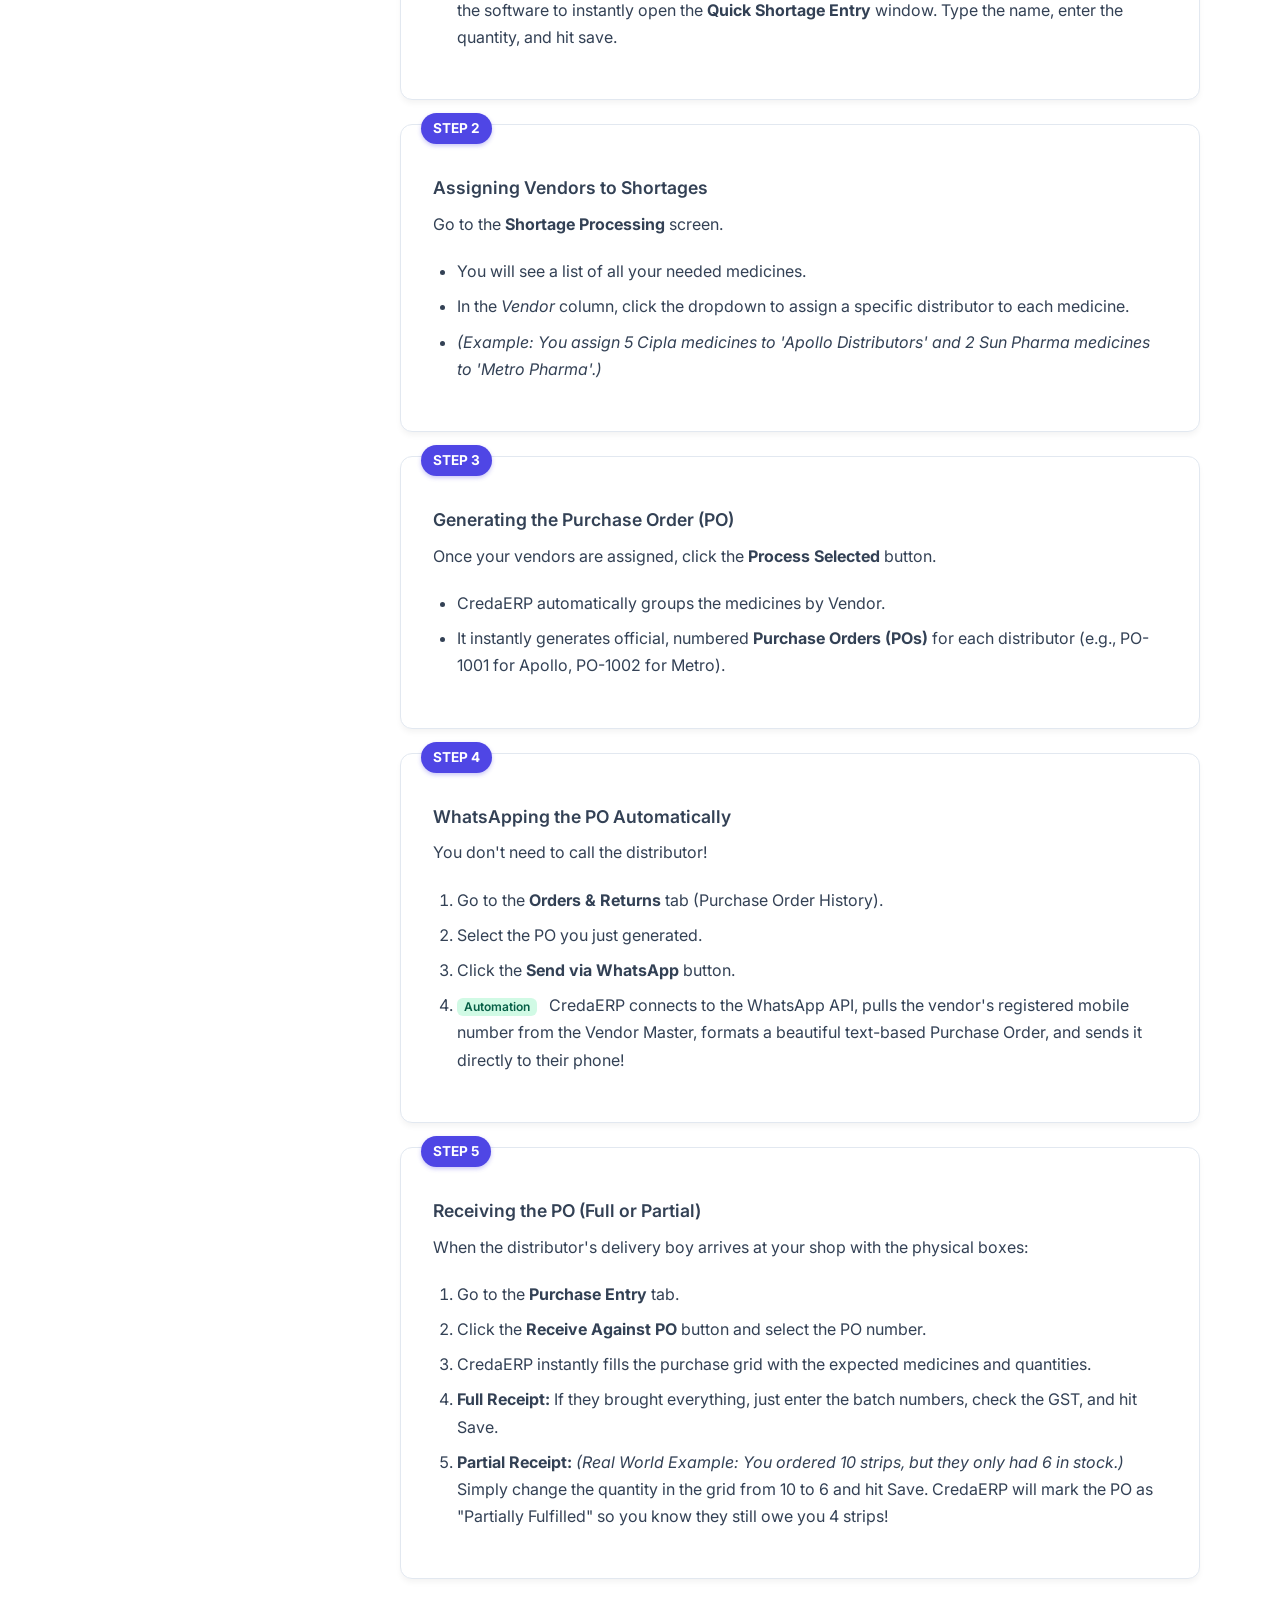
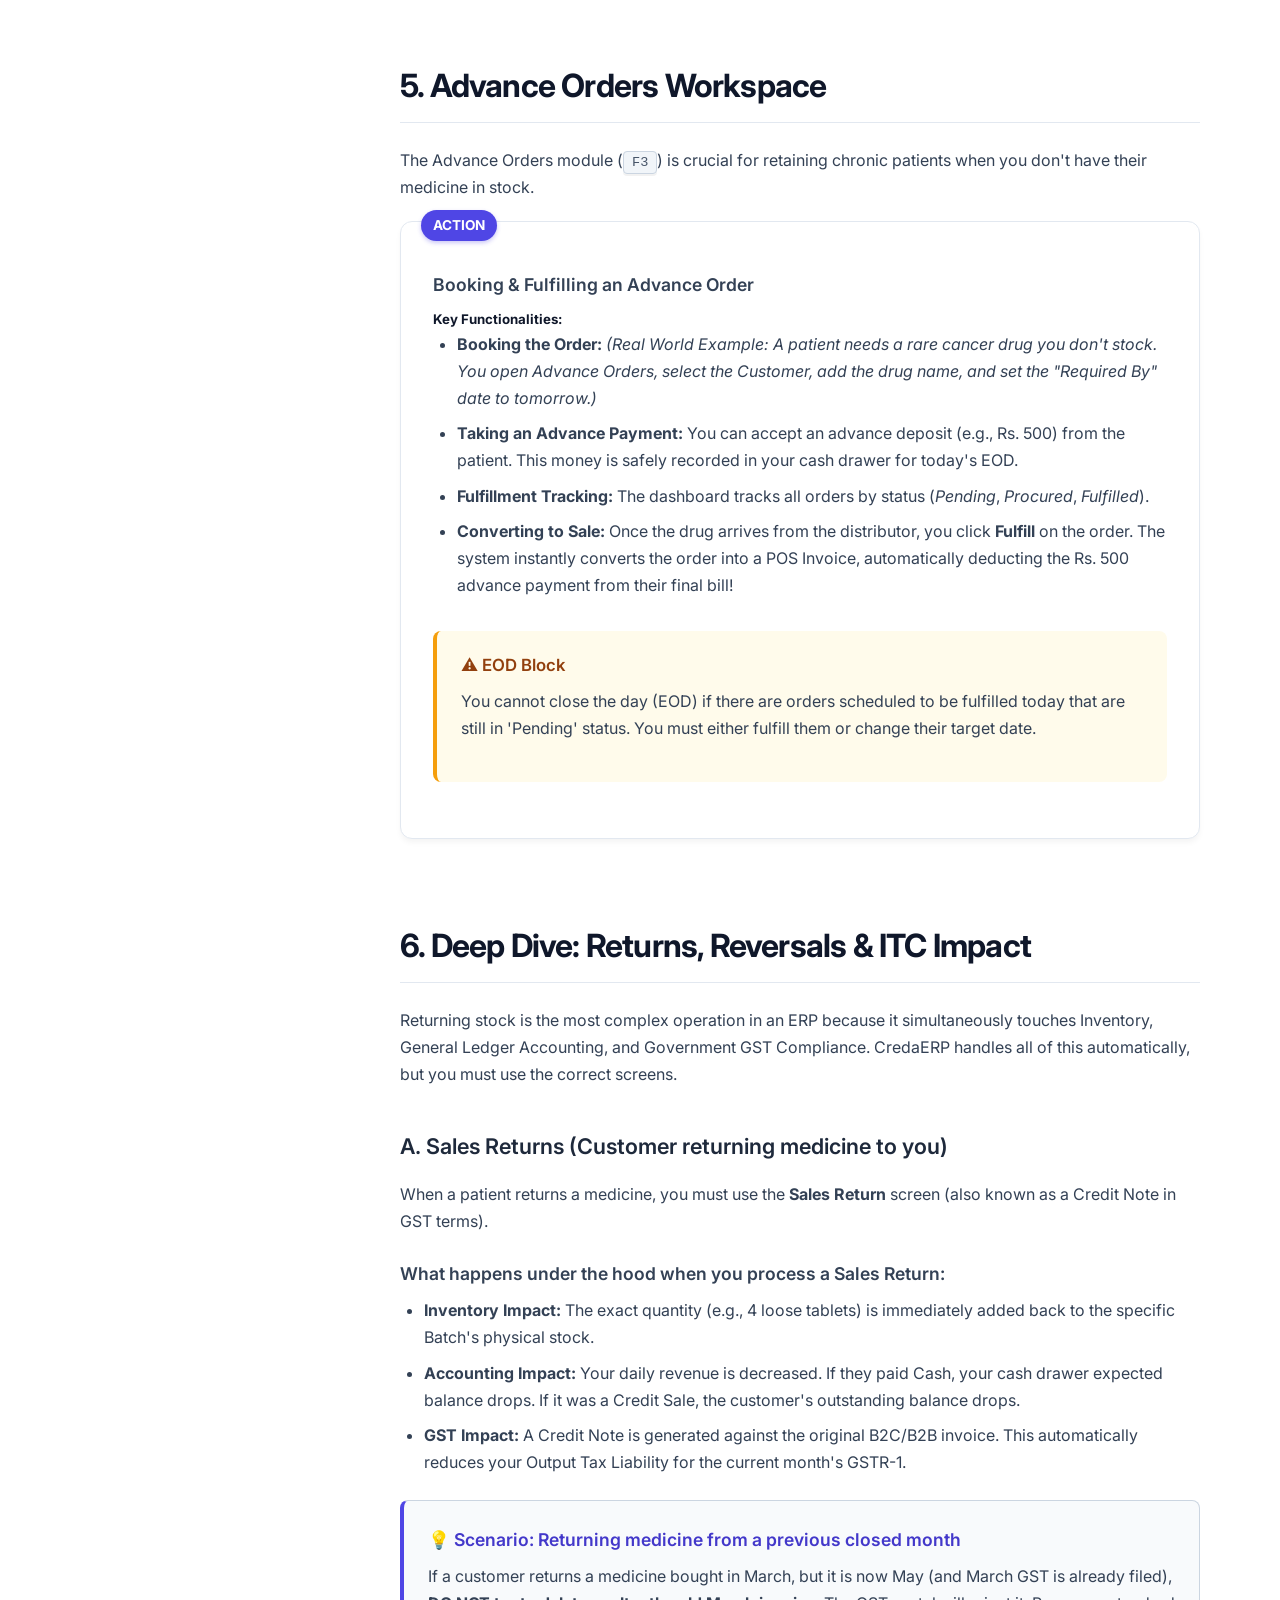
==== commit 66f1bb8e: "Expand client support manual" ====
--- a/user-manual/index.html
+++ b/user-manual/index.html
@@ -503,6 +503,7 @@
                 <li><a href="#migration">Safe Migration Guide</a></li>
                 <li><a href="#backup-restore">Disaster Recovery</a></li>
                 <li><a href="#support-diagnostics">Support Diagnostics</a></li>
+                <li><a href="#technical-reference">Technical Module Directory</a></li>
                 <li><a href="#checklists">Operational Checklists</a></li>
                 <li><a href="#keyboard-shortcuts">Keyboard Shortcuts</a></li>
                 <li><a href="#faq">Frequently Asked Questions</a></li>
@@ -515,7 +516,7 @@
         <main class="main-content">
             <header class="header">
                 <h1>CredaERP Operations Manual</h1>
-                <p>Your practical, step-by-step support guide for running CredaERP (v3.0.1). When you are unsure where to click, start with <strong>I’m Stuck — Fix It Now</strong>, then follow the exact workflow for your task.</p>
+                <p>Your practical, step-by-step support guide for running CredaERP (v3.1.4). When you are unsure where to click, start with <strong>I’m Stuck — Fix It Now</strong>, then follow the exact workflow for your task.</p>
                 <div class="callout info manual-start-callout">
                     <div class="callout-header">👋 Use this manual like a support engineer</div>
                     <p>Search the screen name, task or message you can see. Follow the numbered steps in order. If an action appears to fail, check the relevant history/register before trying it again. This prevents duplicate bills, purchases and stock changes.</p>
@@ -1353,9 +1354,163 @@
                     </div>
                 </section>
 
+                <!-- Technical Module Directory -->
+                <section id="technical-reference">
+                    <h2>15. Technical Module Directory & Support Playbooks</h2>
+                    <p>This is the technical reference for every major workspace visible in the CredaERP application. Each entry explains <strong>where to click</strong>, <strong>why to use it</strong>, <strong>what result to expect</strong>, and <strong>what to check when the result is not correct</strong>. Menu names may be hidden by user permissions; ask an administrator to confirm the role before assuming that a feature is missing.</p>
+
+                    <div class="callout info">
+                        <div class="callout-header">🧭 How to use this directory</div>
+                        <p>Search this page using the exact menu name, an error word, or the business outcome you want. For example, search <em>IRN</em>, <em>stock forecast</em>, <em>user access</em>, <em>mobile app</em>, <em>printer</em>, or <em>journal voucher</em>. Follow the workflow in order and record the result before trying a second save.</p>
+                    </div>
+
+                    <h3>Financials, accounting and statutory operations</h3>
+                    <div class="table-wrapper">
+                        <table>
+                            <thead><tr><th>Workspace</th><th>Where to click</th><th>Use it for / expected result</th><th>If something is wrong</th></tr></thead>
+                            <tbody>
+                                <tr><td><strong>E-Invoice (IRN)</strong></td><td>FINANCIALS → E-Invoice (IRN)</td><td>Review eligible B2B invoices, validate customer GSTIN and generate or track IRN/e-invoice data where configured.</td><td>Check GSTIN length/state code, customer master data, invoice status and internet/API configuration. Do not regenerate an IRN without checking whether one already exists.</td></tr>
+                                <tr><td><strong>CA Dashboard</strong></td><td>FINANCIALS → CA Dashboard</td><td>Review accounting, tax, revenue, expense, receivable and payable indicators before sharing data with an accountant.</td><td>Confirm the date range, day closures and completed purchase/sales entries. Compare a total with the underlying register before treating it as a discrepancy.</td></tr>
+                                <tr><td><strong>Journal Voucher</strong></td><td>FINANCIALS → Journal Voucher</td><td>Record an approved accounting adjustment that cannot be represented as a sale, purchase, payment or stock transaction.</td><td>Use an explanation, supporting document and balanced debit/credit lines. Never use a journal entry to repair physical stock; use Stock Adjustment.</td></tr>
+                                <tr><td><strong>GST Filing</strong></td><td>FINANCIALS → GST Filing</td><td>Validate the period, correct master-data errors, review GSTR-1/GSTR-3B and reconcile GSTR-2B working data.</td><td>Complete data entry and EOD first. Resolve high-severity validation errors, then regenerate the period output instead of editing exported files manually.</td></tr>
+                                <tr><td><strong>Financial Year End</strong></td><td>MAINTENANCE → Financial Year End</td><td>Close a financial year after all sales, purchases, returns, payments, GST work and backups have been reviewed.</td><td>Take a verified backup first. Do not run year-end merely because the calendar changed; confirm that the accountant has approved the closing balances.</td></tr>
+                            </tbody>
+                        </table>
+                    </div>
+
+                    <h3>Insights, intelligence and pharmacy controls</h3>
+                    <div class="table-wrapper">
+                        <table>
+                            <thead><tr><th>Workspace</th><th>Where to click</th><th>Use it for / expected result</th><th>Technical interpretation</th></tr></thead>
+                            <tbody>
+                                <tr><td><strong>Business Assistant</strong></td><td>INSIGHTS & AI → Business Assistant or the chat button</td><td>Ask business questions in ordinary English, Hinglish or Banglish about stock, sales, profit, customers, suppliers, expiry and workflow.</td><td>Responses are based on the signed-in tenant and read-only business queries. Treat an answer as an operational explanation; open the referenced register for an audit trail.</td></tr>
+                                <tr><td><strong>Stock Forecasting</strong></td><td>INSIGHTS & AI → Stock Forecasting</td><td>Review average daily sales, days of cover, stock-out risk and suggested reorder quantities.</td><td>A forecast is a decision aid, not a purchase order. Confirm supplier lead time, current physical stock, open purchase orders and expiry before ordering.</td></tr>
+                                <tr><td><strong>Clinical Analytics</strong></td><td>INSIGHTS & AI → Clinical Analytics</td><td>Review pharmacy-specific patterns such as medicine movement, prescription-related information and clinical analytics available to the tenant.</td><td>Use minimum necessary patient information. Restrict access to authorized users and do not share screenshots containing patient identifiers in public channels.</td></tr>
+                                <tr><td><strong>Reports & Analytics</strong></td><td>INSIGHTS & AI → Reports & Analytics</td><td>Generate sales, purchase, inventory, expiry, margin, customer/vendor and compliance reports for a selected period.</td><td>Always record the selected dates, filters and export time. Different filters can legitimately produce different totals.</td></tr>
+                            </tbody>
+                        </table>
+                    </div>
+
+                    <h3>Administration, security and setup</h3>
+                    <div class="table-wrapper">
+                        <table>
+                            <thead><tr><th>Workspace</th><th>Where to click</th><th>Use it for / expected result</th><th>Safe operating rule</th></tr></thead>
+                            <tbody>
+                                <tr><td><strong>System Settings</strong></td><td>MAINTENANCE → System Settings</td><td>Configure company profile, tax, masters, database, printer, backup, user and application settings.</td><td>Change one setting at a time, save, restart only when instructed, and record the old value before changing a production setting.</td></tr>
+                                <tr><td><strong>User Management</strong></td><td>System Settings → User Management</td><td>Create users, assign roles and limit access to sensitive sales, financial, patient and administration functions.</td><td>Use named accounts; never share the administrator password. Remove or disable leavers promptly and review privileged access regularly.</td></tr>
+                                <tr><td><strong>Training Mode</strong></td><td>Top bar → Training Mode</td><td>Practice billing, purchase and workflow steps without confusing training activity with production operations.</td><td>Confirm the visible TRAINING SANDBOX badge before entering test data. Switch back only after clearing or documenting the training work.</td></tr>
+                                <tr><td><strong>Database Settings</strong></td><td>System Settings → Database</td><td>Review connection status, create a backup and perform an authorized restore.</td><td>Backups must be copied away from the computer. A restore is a destructive replacement operation; stop work, verify the backup, and restart the application after restore.</td></tr>
+                                <tr><td><strong>Diagnostics</strong></td><td>MAINTENANCE → Diagnostics</td><td>Check database/backup health and create a support bundle for technical investigation.</td><td>Send the smallest relevant log range. Never publish database passwords, API keys, full patient data or unrestricted database exports in a support message.</td></tr>
+                            </tbody>
+                        </table>
+                    </div>
+
+                    <h3>Devices, printing and mobile operations</h3>
+                    <div class="table-wrapper">
+                        <table>
+                            <thead><tr><th>Task</th><th>Where to click</th><th>Expected result</th><th>First technical checks</th></tr></thead>
+                            <tbody>
+                                <tr><td><strong>Printer setup</strong></td><td>System Settings → Printer Settings</td><td>Select the invoice/receipt printer, paper format and print behavior.</td><td>Print an operating-system test page, confirm the correct default printer, check paper size/driver and reprint an existing invoice rather than creating a new sale.</td></tr>
+                                <tr><td><strong>Barcode printing</strong></td><td>Inventory → barcode/label printing tools</td><td>Print labels for selected medicines or batches.</td><td>Confirm barcode, item name, batch and expiry before printing. Test one label for alignment and scanner readability.</td></tr>
+                                <tr><td><strong>Install Mobile App</strong></td><td>MAINTENANCE → Install Mobile App</td><td>Open the public mobile release download and install the companion Android app.</td><td>Use the latest public release, verify that the download completed in the phone’s Downloads folder, enable installation permission for the browser only when prompted, and pair through the in-app QR/pairing flow.</td></tr>
+                                <tr><td><strong>Scanner pairing</strong></td><td>System Settings → scanner/pairing tools</td><td>Connect an authorized phone on the same local network for barcode scanning and cart synchronization.</td><td>Check Wi-Fi network, desktop firewall, pairing code/QR freshness and that the desktop service is running. Never expose the pairing code publicly.</td></tr>
+                            </tbody>
+                        </table>
+                    </div>
+
+                    <h3>Access, license and audit procedures</h3>
+                    <div class="table-wrapper">
+                        <table>
+                            <thead><tr><th>Issue or task</th><th>Where to click</th><th>What to do</th><th>Expected result / support evidence</th></tr></thead>
+                            <tbody>
+                                <tr><td><strong>First launch or license activation</strong></td><td>License Activation screen</td><td>Record the displayed Machine ID, paste the license key supplied for that machine, choose <strong>Activate License</strong>, and verify the pharmacy name, expiry and license type.</td><td>The license status becomes active and the workspace can continue to login. Never share the license key in a public issue or chat.</td></tr>
+                                <tr><td><strong>Cannot sign in</strong></td><td>Login screen</td><td>Check username spelling, Caps Lock warning, database/system indicators and whether the account is locked. Use <strong>Forgot password?</strong> to reach the support reset instructions.</td><td>Do not repeatedly guess passwords. Send the exact message, username (not the password), time and health-indicator state to support.</td></tr>
+                                <tr><td><strong>Account locked</strong></td><td>Login screen → Account Locked</td><td>Wait for the security lockout period or contact an administrator/support desk. Do not create a second account to bypass the control.</td><td>Preserves the security audit trail. Support may need the affected username and approximate lockout time.</td></tr>
+                                <tr><td><strong>Investigate who changed something</strong></td><td>System Settings → Audit Logs</td><td>Choose From Date, To Date, User Account and Action Type, select <strong>Apply</strong>, review the module/details columns, and use <strong>Export CSV</strong> only for an authorized investigation.</td><td>Provides timestamped evidence of critical operations. Keep exported logs protected because they may contain business-sensitive details.</td></tr>
+                                <tr><td><strong>Training versus production</strong></td><td>Main window top bar → Training Mode</td><td>Before entering any transaction, verify whether the environment label says Production or the visible badge says TRAINING SANDBOX.</td><td>Prevents test transactions in production and prevents real transactions being mistaken for training data. Include the environment in every support report.</td></tr>
+                            </tbody>
+                        </table>
+                    </div>
+
+                    <h3>Inventory control procedures</h3>
+                    <div class="table-wrapper">
+                        <table>
+                            <thead><tr><th>Situation</th><th>Where to click</th><th>Procedure</th><th>Business and audit effect</th></tr></thead>
+                            <tbody>
+                                <tr><td><strong>Opening stock or non-vendor inward</strong></td><td>Inventory → Stock → Opening Stock / Import</td><td>Select the item, enter batch, expiry, quantity, purchase rate, MRP and selling rate, then choose <strong>Save Opening Stock</strong>. For many items, use Bulk CSV Import with the displayed column order.</td><td>Adds stock without creating a vendor bill. Use Procurement for a real supplier invoice so payable and tax records are correct.</td></tr>
+                                <tr><td><strong>Physical count differs from system</strong></td><td>Inventory → Stock → Stock Adjustment</td><td>Search the item, compare System Qty with Physical Qty, enter a reason such as damage, donation or found stock, add a reference if available, then save all adjustments.</td><td>Changes the inventory balance with an explicit reason. Do not silently edit the item master or use a journal voucher to hide a count difference.</td></tr>
+                                <tr><td><strong>Expiry or short-expiry stock</strong></td><td>Inventory → Stock → Expiry Issue / Expiry Register</td><td>Filter by expiry window, select the vendor, record the credit-note/debit-note reference and remarks, then process the return. Use the register to review what remains unresolved.</td><td>Creates an operational trail for stock removed because of expiry. Verify the physical batch and vendor document before processing.</td></tr>
+                                <tr><td><strong>Shortage to purchase order</strong></td><td>Inventory → Stock → Shortage</td><td>Review auto-flagged shortages, add an item and quantity when needed, assign a vendor, then choose <strong>Process / Place Order</strong>.</td><td>Turns a stock risk into a procurement task. Confirm lead time and existing open orders before placing a duplicate order.</td></tr>
+                                <tr><td><strong>Item cannot be found</strong></td><td>Inventory → Inventory List</td><td>Search by item name, barcode or generic name. Check category/status filters, then use Refresh. If it is genuinely missing, open Setup → Item Setup and verify the item is active.</td><td>Prevents duplicate medicines caused by searching with the wrong filter or spelling. Verify barcode, pack size and batch before adding another item.</td></tr>
+                            </tbody>
+                        </table>
+                    </div>
+
+                    <h3>Customer, vendor and settlement procedures</h3>
+                    <div class="table-wrapper">
+                        <table>
+                            <thead><tr><th>Task</th><th>Where to click</th><th>Required information</th><th>Expected result / common mistake</th></tr></thead>
+                            <tbody>
+                                <tr><td><strong>Receive customer dues</strong></td><td>Customers → Customer Payment</td><td>Select the customer, review Outstanding, optionally select the invoice, enter payment date, amount, mode and reference/notes, then choose <strong>Confirm Receipt</strong>.</td><td>Reduces the customer balance and creates a receipt. Do not create a new sale to represent a payment.</td></tr>
+                                <tr><td><strong>Pay a vendor</strong></td><td>Vendors → Vendor Payment</td><td>Select the vendor, review payable balance, choose the relevant purchase if available, enter date, amount, payment mode and reference, then save.</td><td>Reduces the vendor payable and records settlement. Match the bank/UPI/cheque reference to the real payment.</td></tr>
+                                <tr><td><strong>Review old transactions</strong></td><td>Sales/Purchase → Invoice History or Purchase Invoice History</td><td>Use date range, invoice number, customer/vendor and status filters. Open the existing document before attempting a correction.</td><td>Provides the source document for reprint, return, review or support evidence. Never create a second invoice because the first print window failed.</td></tr>
+                                <tr><td><strong>Customer or vendor missing</strong></td><td>Customers / Vendors → Add New</td><td>Use the legal name, phone, address, GSTIN when applicable, credit terms and contact details.</td><td>Improves statements and tax reporting. Avoid duplicate parties; search first and update the existing record where permitted.</td></tr>
+                            </tbody>
+                        </table>
+                    </div>
+
+                    <h3>Master data dependency map</h3>
+                    <p>Master data is the foundation for correct bills, stock and reports. Create the parent value before the dependent value, and decide naming/barcode standards before importing many records.</p>
+                    <div class="table-wrapper">
+                        <table>
+                            <thead><tr><th>Master</th><th>Where to click</th><th>Used by</th><th>What breaks when it is wrong</th></tr></thead>
+                            <tbody>
+                                <tr><td>Company Profile</td><td>System Settings → Company Profile</td><td>Invoice header, GST identity, address, reports and printouts.</td><td>Wrong legal identity or GST details on documents; correct this before production billing.</td></tr>
+                                <tr><td>Tax / HSN</td><td>Inventory → Setup → Tax Setup</td><td>Item tax calculation, GST reports and e-invoice eligibility.</td><td>Incorrect tax totals, validation errors or reconciliation differences.</td></tr>
+                                <tr><td>Category / Subcategory / Group</td><td>Inventory → Setup</td><td>Inventory filters, reports, forecasting and item organization.</td><td>Items appear under the wrong filter or analytics group.</td></tr>
+                                <tr><td>Brand / Manufacturer / Generic Content</td><td>Inventory → Setup</td><td>Medicine search, clinical views, supplier comparison and duplicate prevention.</td><td>Search and clinical information becomes incomplete or ambiguous.</td></tr>
+                                <tr><td>Unit / Pack Size / Variant</td><td>Inventory → Setup → Unit or Item Setup</td><td>Quantity conversion, pricing, stock and invoice line display.</td><td>Pack-to-unit quantities and margins can be wrong; verify before first sale.</td></tr>
+                                <tr><td>Rack / Schedule / Doctor</td><td>Inventory → Setup</td><td>Store location, regulated-item classification and clinical reporting.</td><td>Picking, compliance registers or analytics lose important context.</td></tr>
+                                <tr><td>Item / Medicine</td><td>Inventory → Setup → Item Setup</td><td>POS, procurement, stock, expiry, barcode and reports.</td><td>Duplicate or inactive items create stock fragmentation and billing confusion.</td></tr>
+                            </tbody>
+                        </table>
+                    </div>
+
+                    <h3>Transaction lifecycle: what each action changes</h3>
+                    <div class="table-wrapper">
+                        <table>
+                            <thead><tr><th>Action</th><th>Stock</th><th>Financial/tax effect</th><th>Recommended verification</th></tr></thead>
+                            <tbody>
+                                <tr><td>Sale / POS bill</td><td>Decreases by the sold batch quantity.</td><td>Creates revenue, customer balance/payment and output-tax data.</td><td>Check invoice history, stock movement and receipt.</td></tr>
+                                <tr><td>Purchase / procurement</td><td>Increases by the received batch quantity.</td><td>Creates vendor payable, purchase cost and eligible input-tax data.</td><td>Check purchase history, batch/expiry and vendor balance.</td></tr>
+                                <tr><td>Sales return</td><td>Restores accepted quantity after inspection.</td><td>Reverses/reduces sale and related tax according to the return workflow.</td><td>Check return reference, physical batch and customer balance.</td></tr>
+                                <tr><td>Purchase return / expiry return</td><td>Decreases returned batch quantity.</td><td>Reduces vendor payable and handles the applicable tax/credit-note effect.</td><td>Check vendor document number and expiry/return register.</td></tr>
+                                <tr><td>Stock adjustment</td><td>Moves system quantity to the physical count.</td><td>Records an operational adjustment; it is not a sale or purchase.</td><td>Check reason, reference and audit log.</td></tr>
+                                <tr><td>Payment receipt</td><td>No stock change.</td><td>Reduces customer/vendor outstanding according to the payment direction.</td><td>Match amount, mode and external transaction reference.</td></tr>
+                                <tr><td>Day Closure</td><td>Locks/reconciles the business day according to configured controls.</td><td>Finalizes the day’s operational and financial review.</td><td>Resolve pending transactions and retain the closure evidence.</td></tr>
+                            </tbody>
+                        </table>
+                    </div>
+
+                    <h3>Technical support handoff: what to send</h3>
+                    <div class="step-card">
+                        <div class="step-number">SUPPORT</div>
+                        <h4>Send evidence, not a description alone</h4>
+                        <ol>
+                            <li>State the business goal: what were you trying to complete?</li>
+                            <li>State the exact menu path and button clicked.</li>
+                            <li>State the date/time, invoice or batch number, and whether the system was in Production or Training Mode.</li>
+                            <li>Copy the exact error text or attach a screenshot with passwords, API keys and unnecessary patient data hidden.</li>
+                            <li>Say whether the transaction appears in history. This tells support whether the issue is a display, print or save problem.</li>
+                            <li>Attach a Diagnostics support bundle only after checking its contents and using the smallest useful log range.</li>
+                        </ol>
+                        <p><strong>Support confidence rule:</strong> every issue can be reduced to a reproducible action, an expected result, an actual result and evidence. This makes resolution faster and creates a dependable audit trail.</p>
+                    </div>
+                </section>
+
                 <!-- Checklists -->
                 <section id="checklists">
-                    <h2>15. Operational Checklists</h2>
+                    <h2>16. Operational Checklists</h2>
                     
                     <h3>☀️ Opening the Shop</h3>
                     <ul class="checklist">
@@ -1382,7 +1537,7 @@
                 
                 <!-- Keyboard Shortcuts -->
                 <section id="keyboard-shortcuts">
-                    <h2>16. Keyboard Shortcuts Reference</h2>
+                    <h2>17. Keyboard Shortcuts Reference</h2>
                     <p>Memorize these to operate the pharmacy at maximum speed without a mouse.</p>
                     <div class="table-wrapper">
                         <table>
@@ -1407,7 +1562,7 @@
 
                 <!-- FAQ -->
                 <section id="faq">
-                    <h2>17. Frequently Asked Questions (FAQ)</h2>
+                    <h2>18. Frequently Asked Questions (FAQ)</h2>
 
 
 
@@ -1429,8 +1584,8 @@
 
                 <!-- Release Notes -->
                 <section id="release-notes">
-                    <h2>18. Release Notes (v3.0.1)</h2>
-                    <p>Welcome to CredaERP v3.0.1. This release focuses on rock-solid data integrity and GST compliance.</p>
+                    <h2>19. Release Notes (v3.1.4)</h2>
+                    <p>Welcome to CredaERP v3.1.4. This release focuses on data integrity, GST compliance, pharmacy workflows and operational reliability.</p>
                     <ul>
                         <li><strong>Fixed:</strong> Pack-size decimal truncation. Inventory math now utilizes strict Big-Decimal arithmetic to prevent losing fractional tablets during conversions.</li>
                         <li><strong>Fixed:</strong> Backup Restore Deadlock. The database connection pool now gracefully shuts down prior to pg_restore, preventing locking errors during disaster recovery.</li>
@@ -1442,7 +1597,7 @@
 
                 <!-- Contact Us -->
                 <section id="contact-us">
-                    <h2>19. Contact & Support</h2>
+                    <h2>20. Contact & Support</h2>
                     <p>If you encounter a database corruption error, need license assistance, or have operational issues not covered in this manual, please reach out to our support team.</p>
                     
                     <div class="scenario-box">
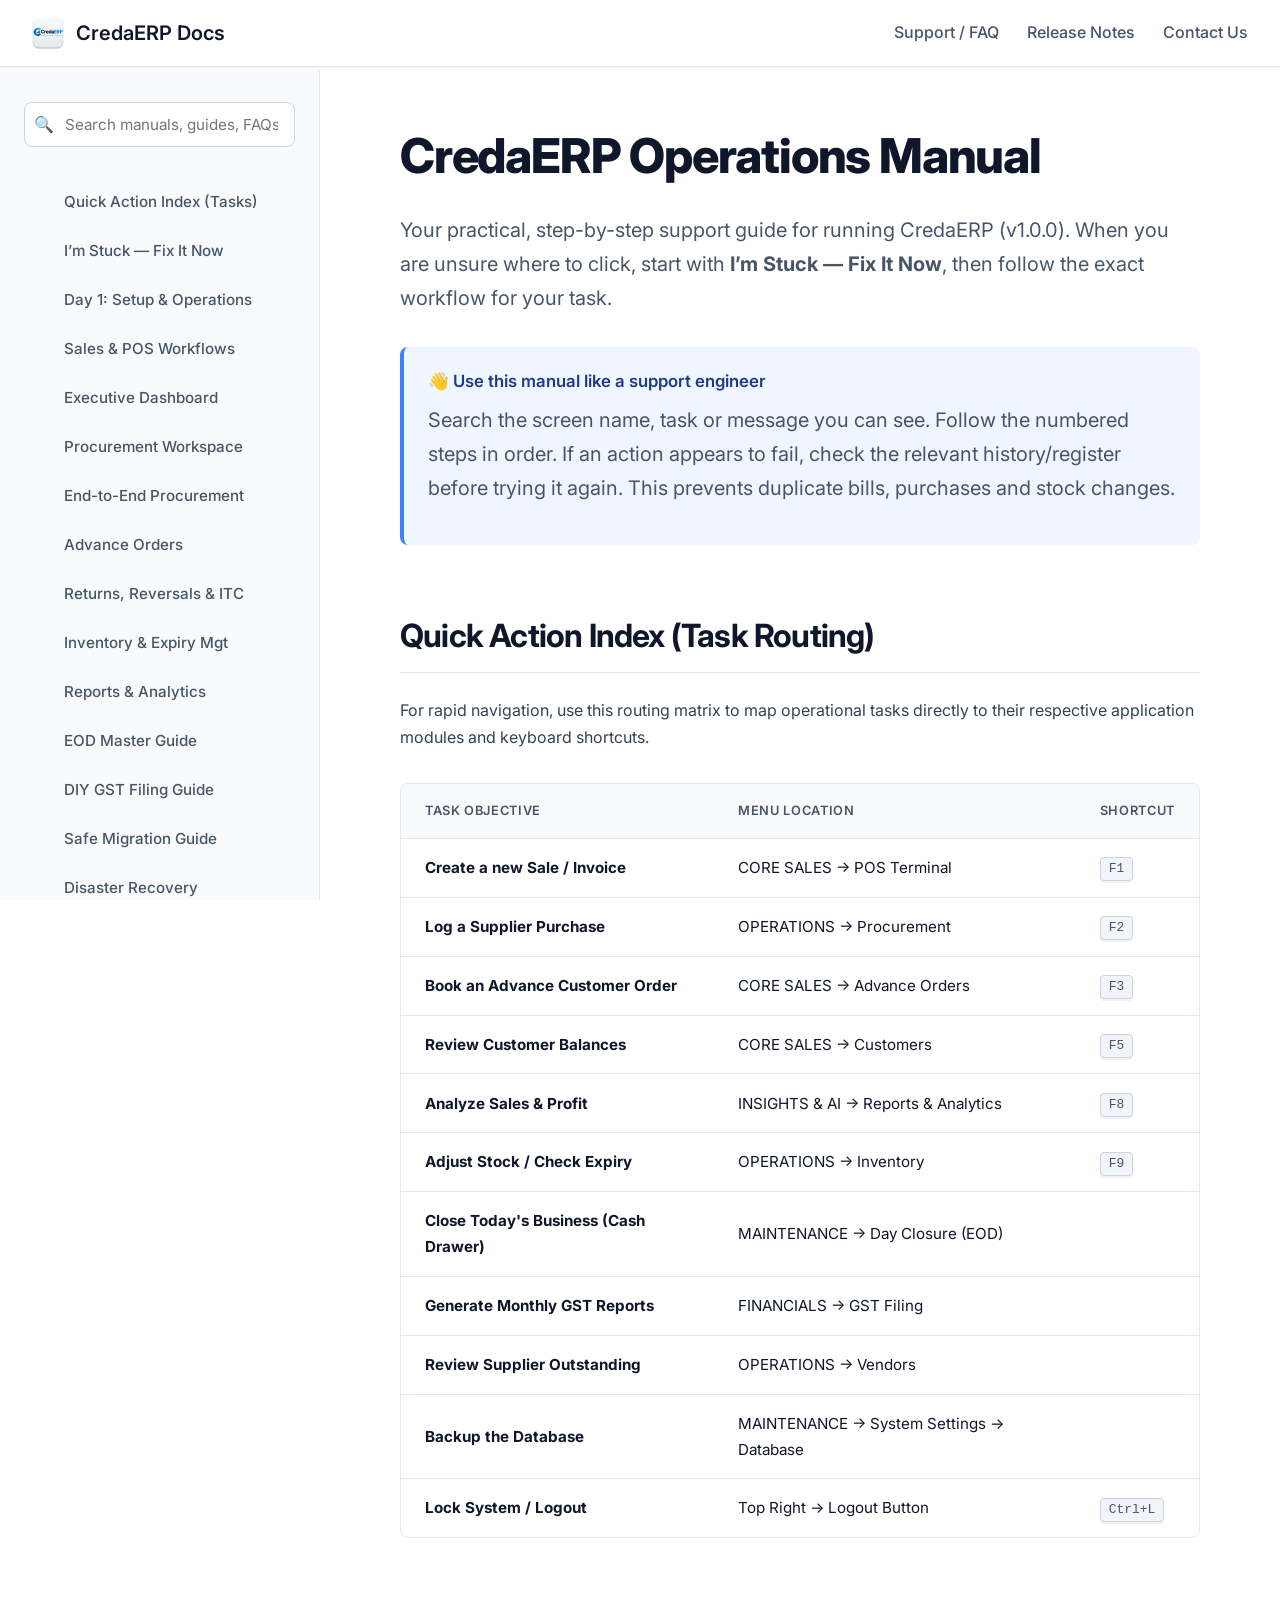
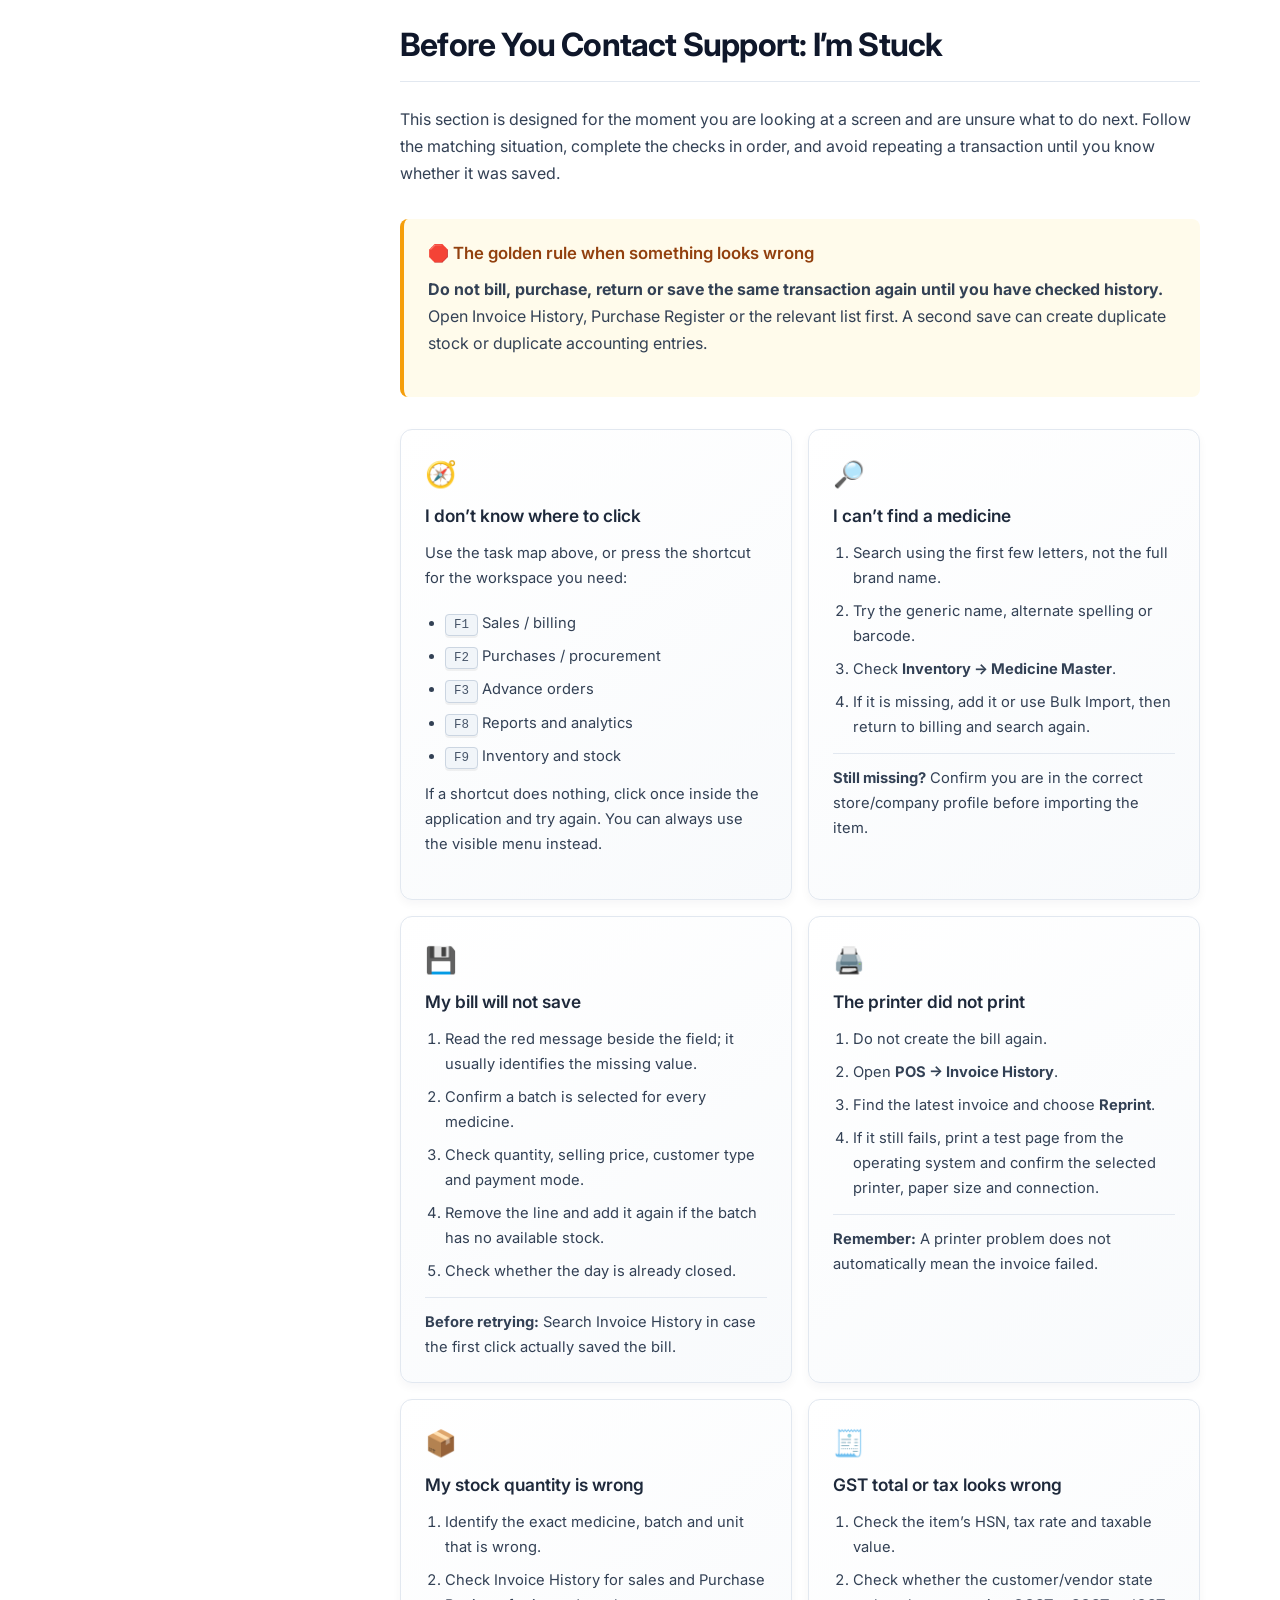
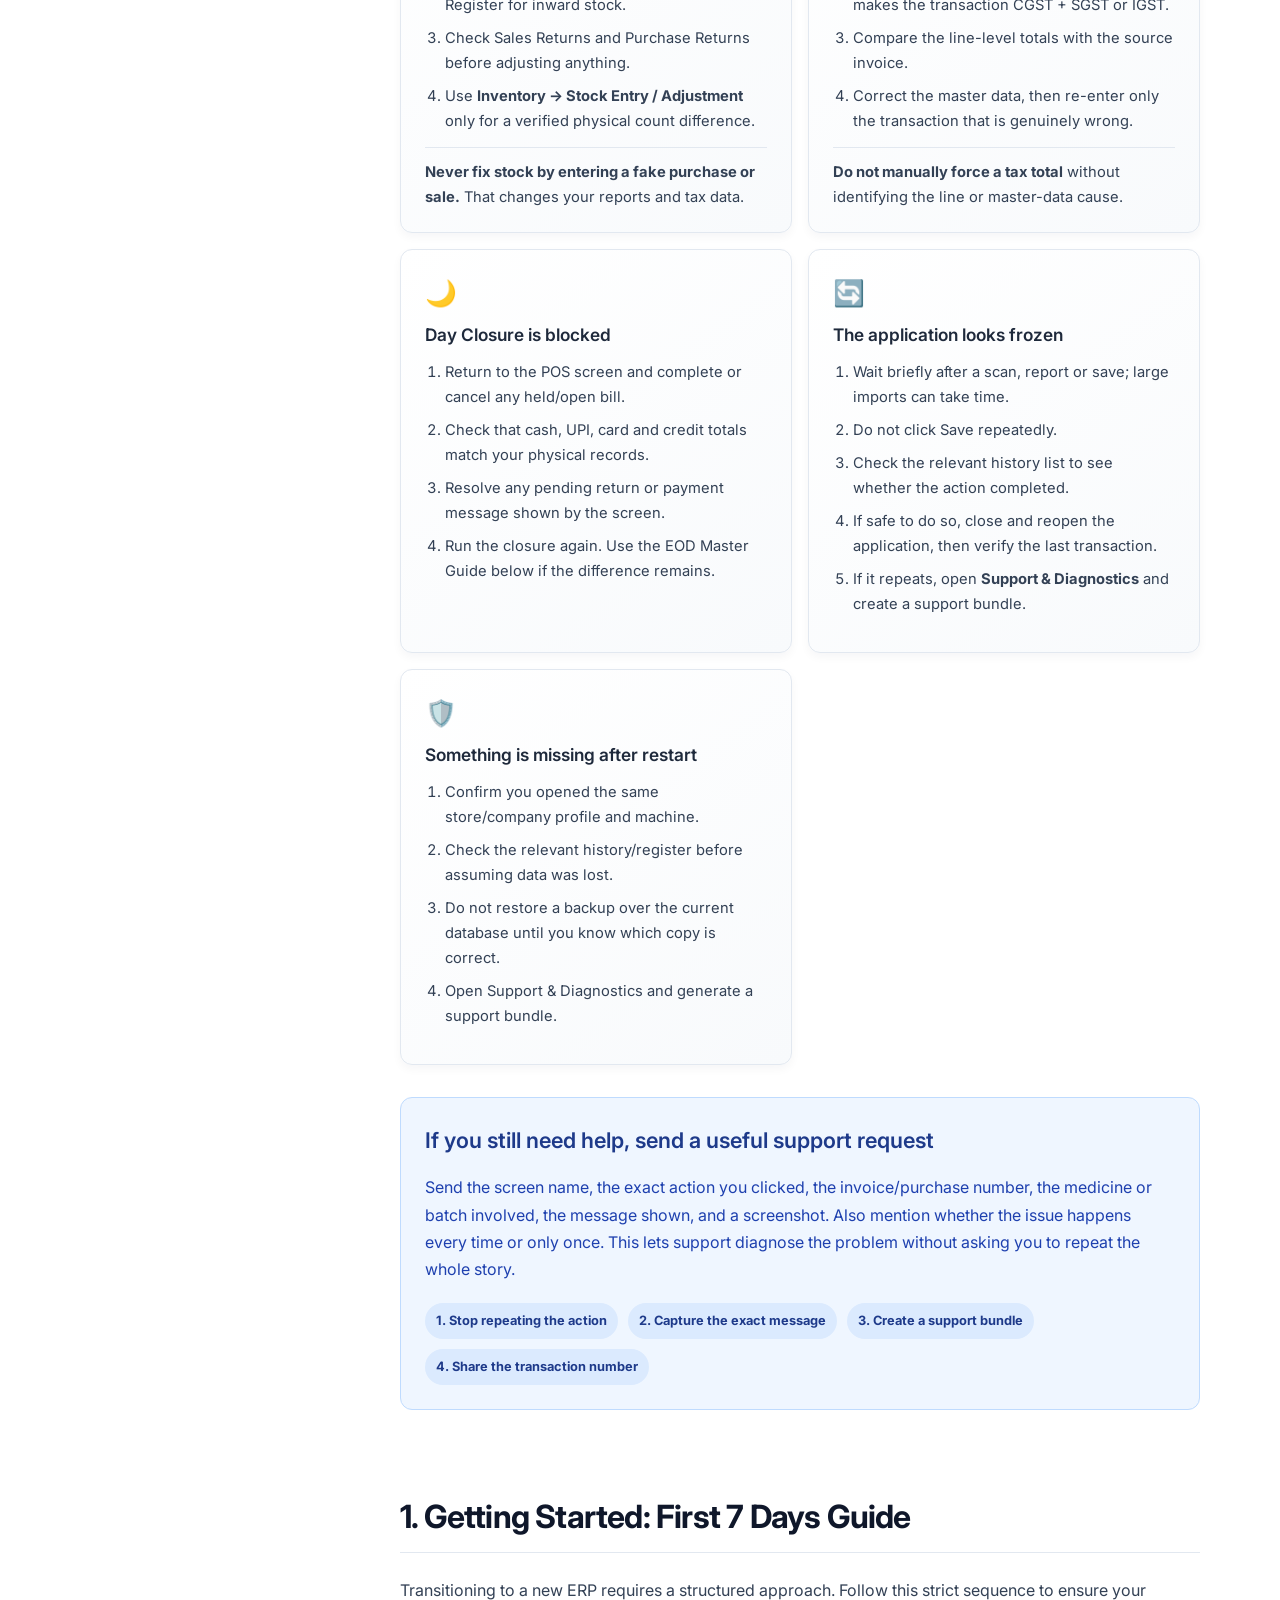
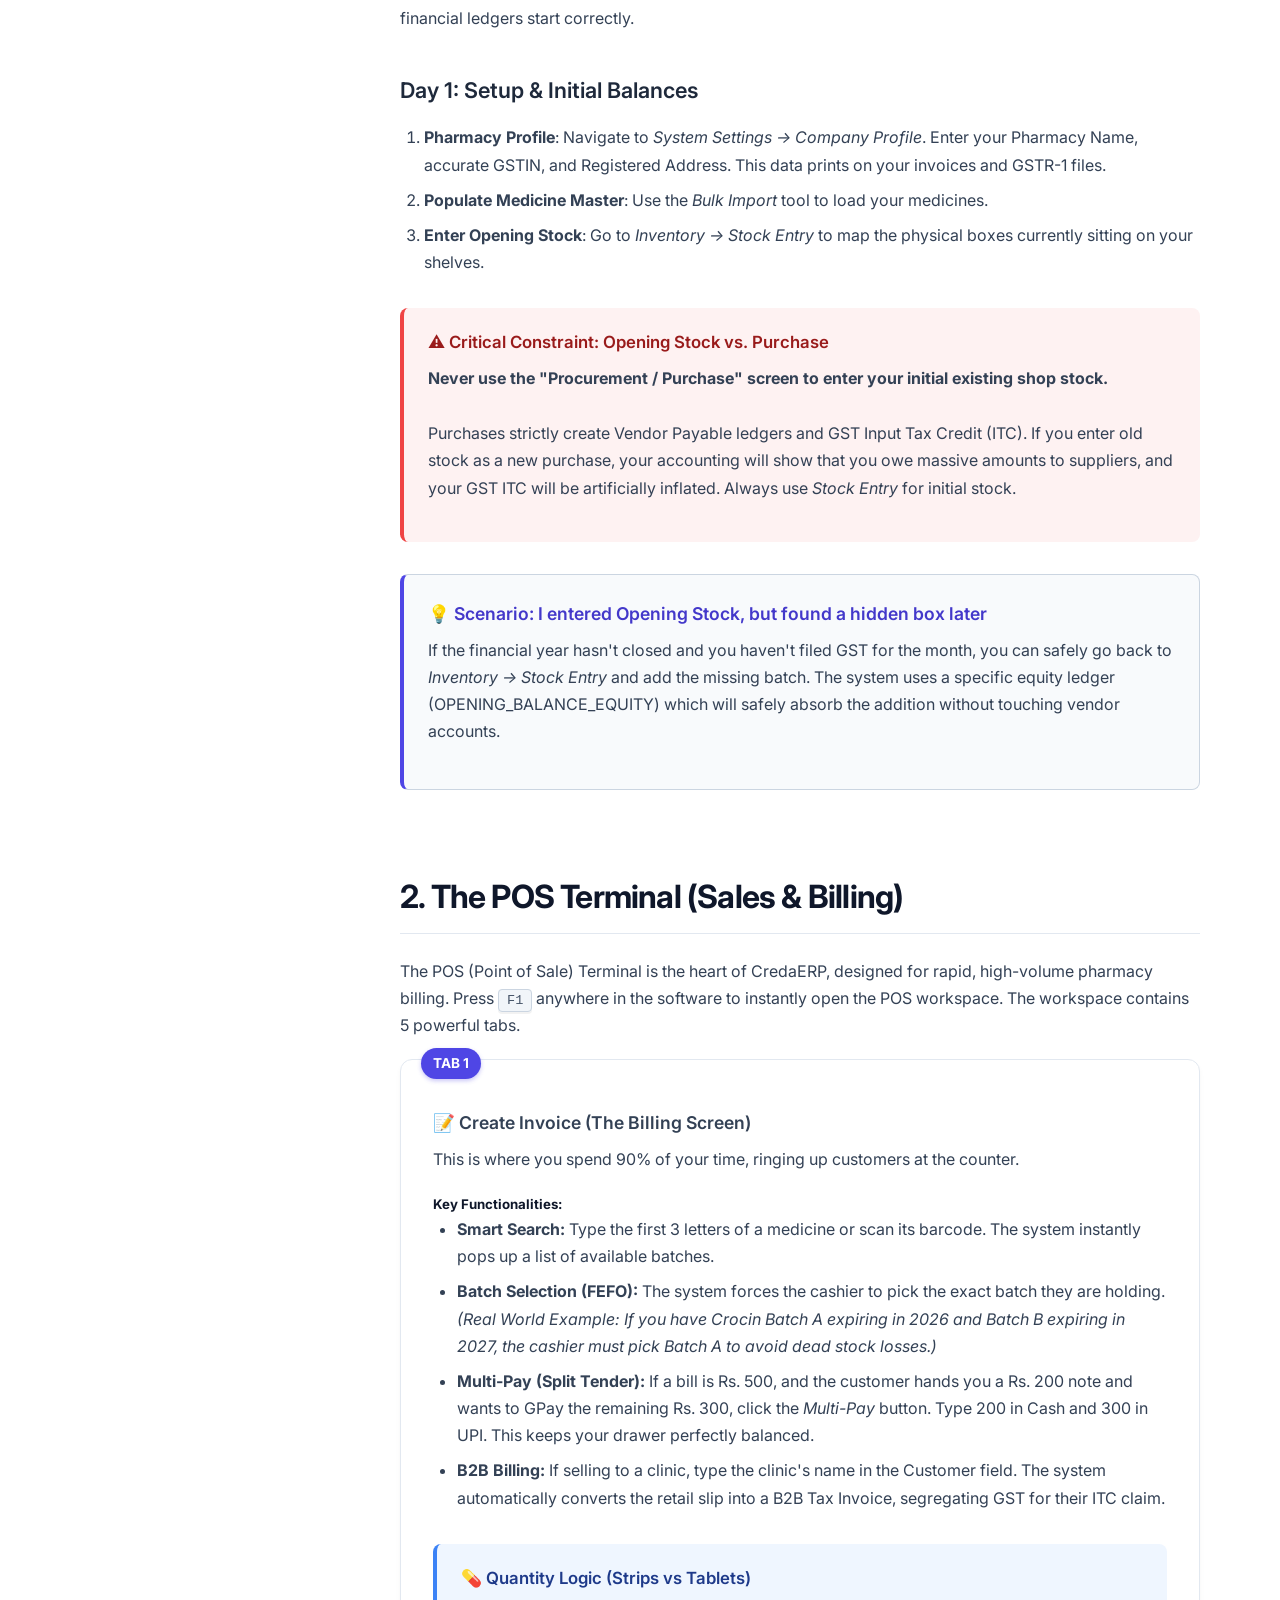
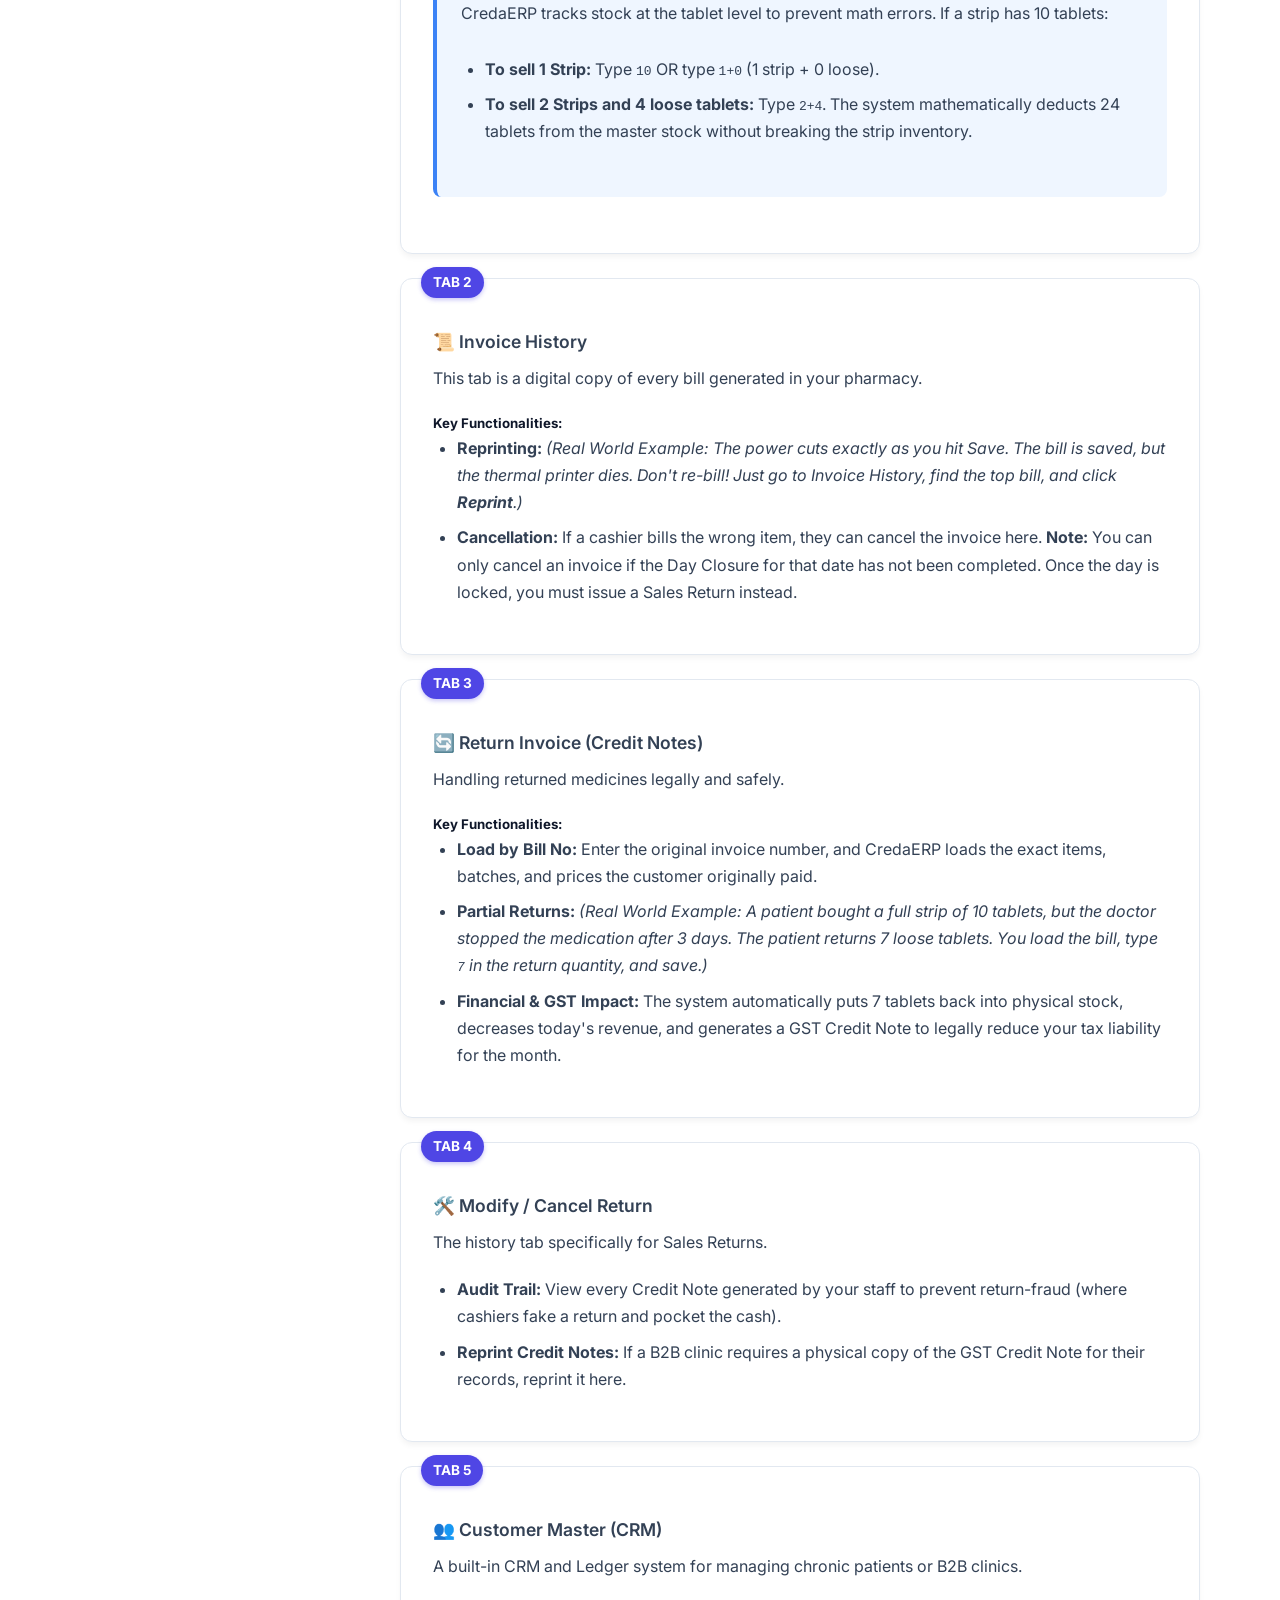
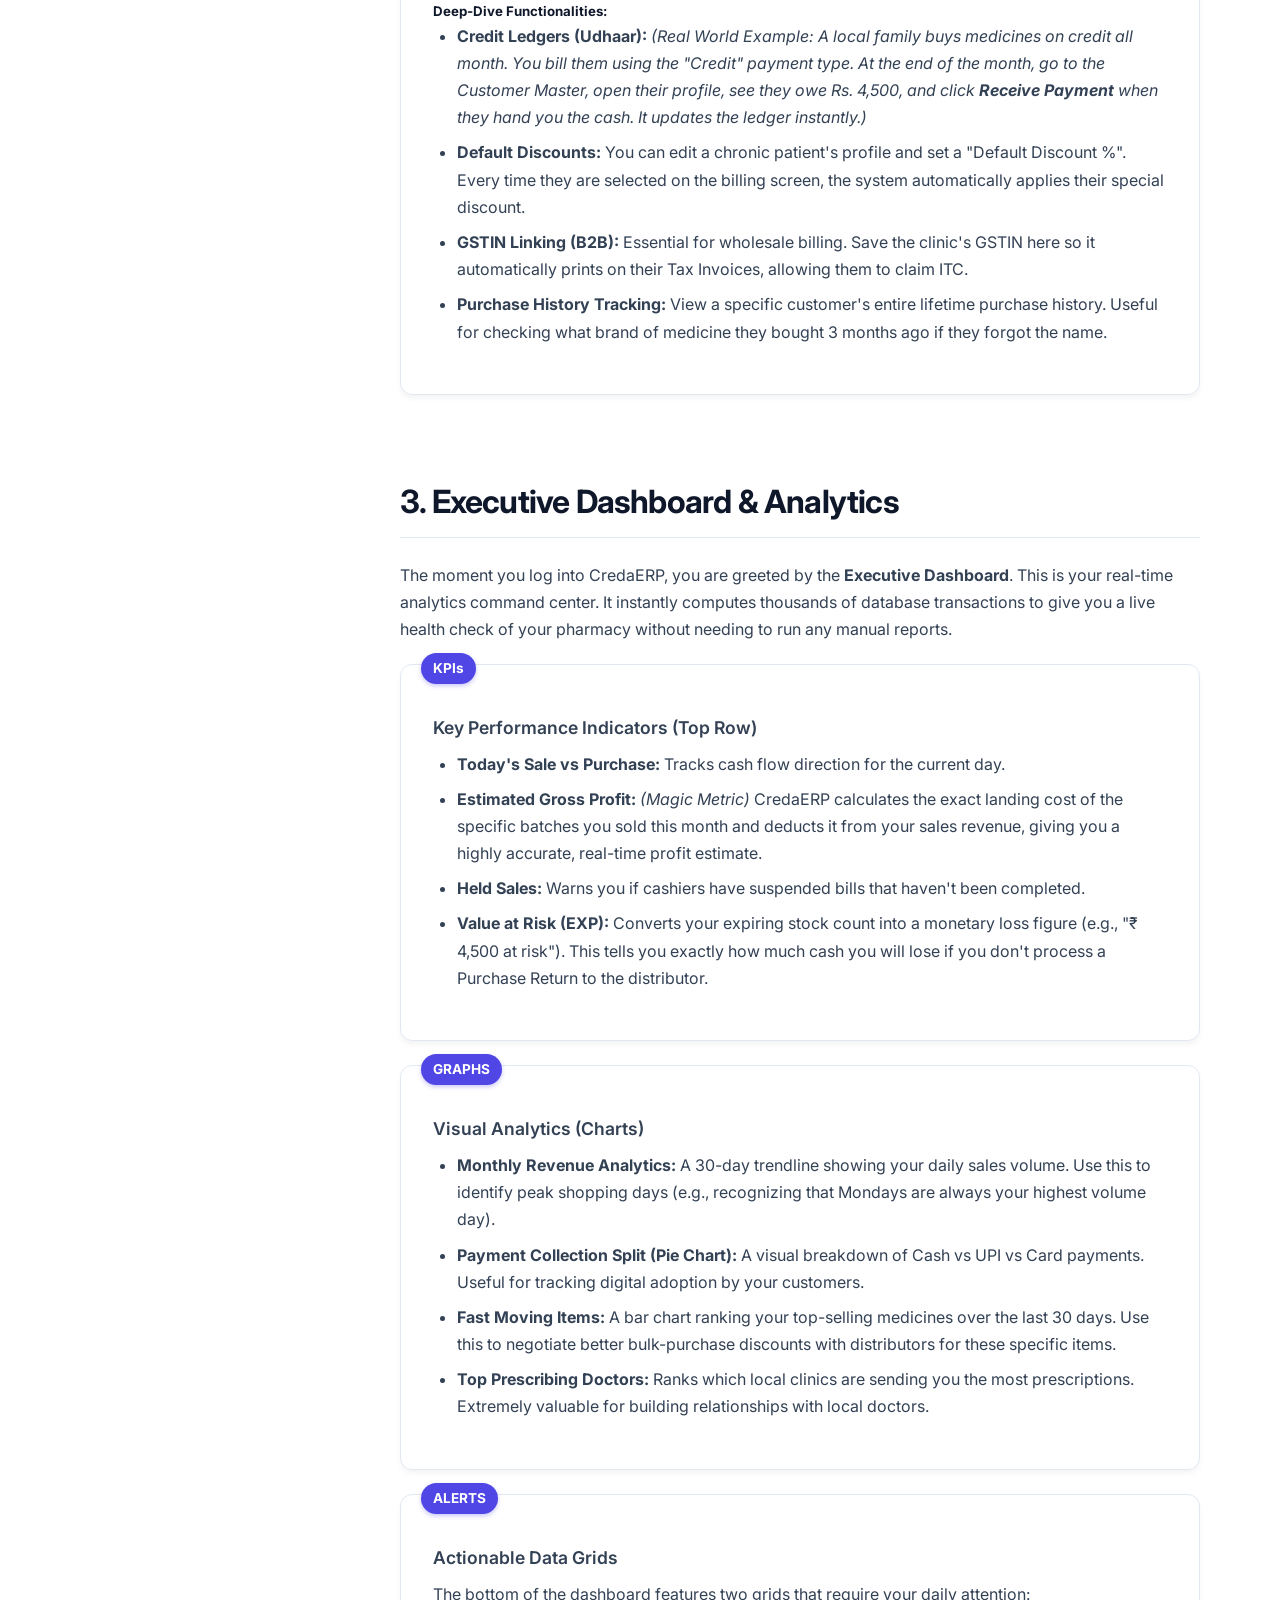
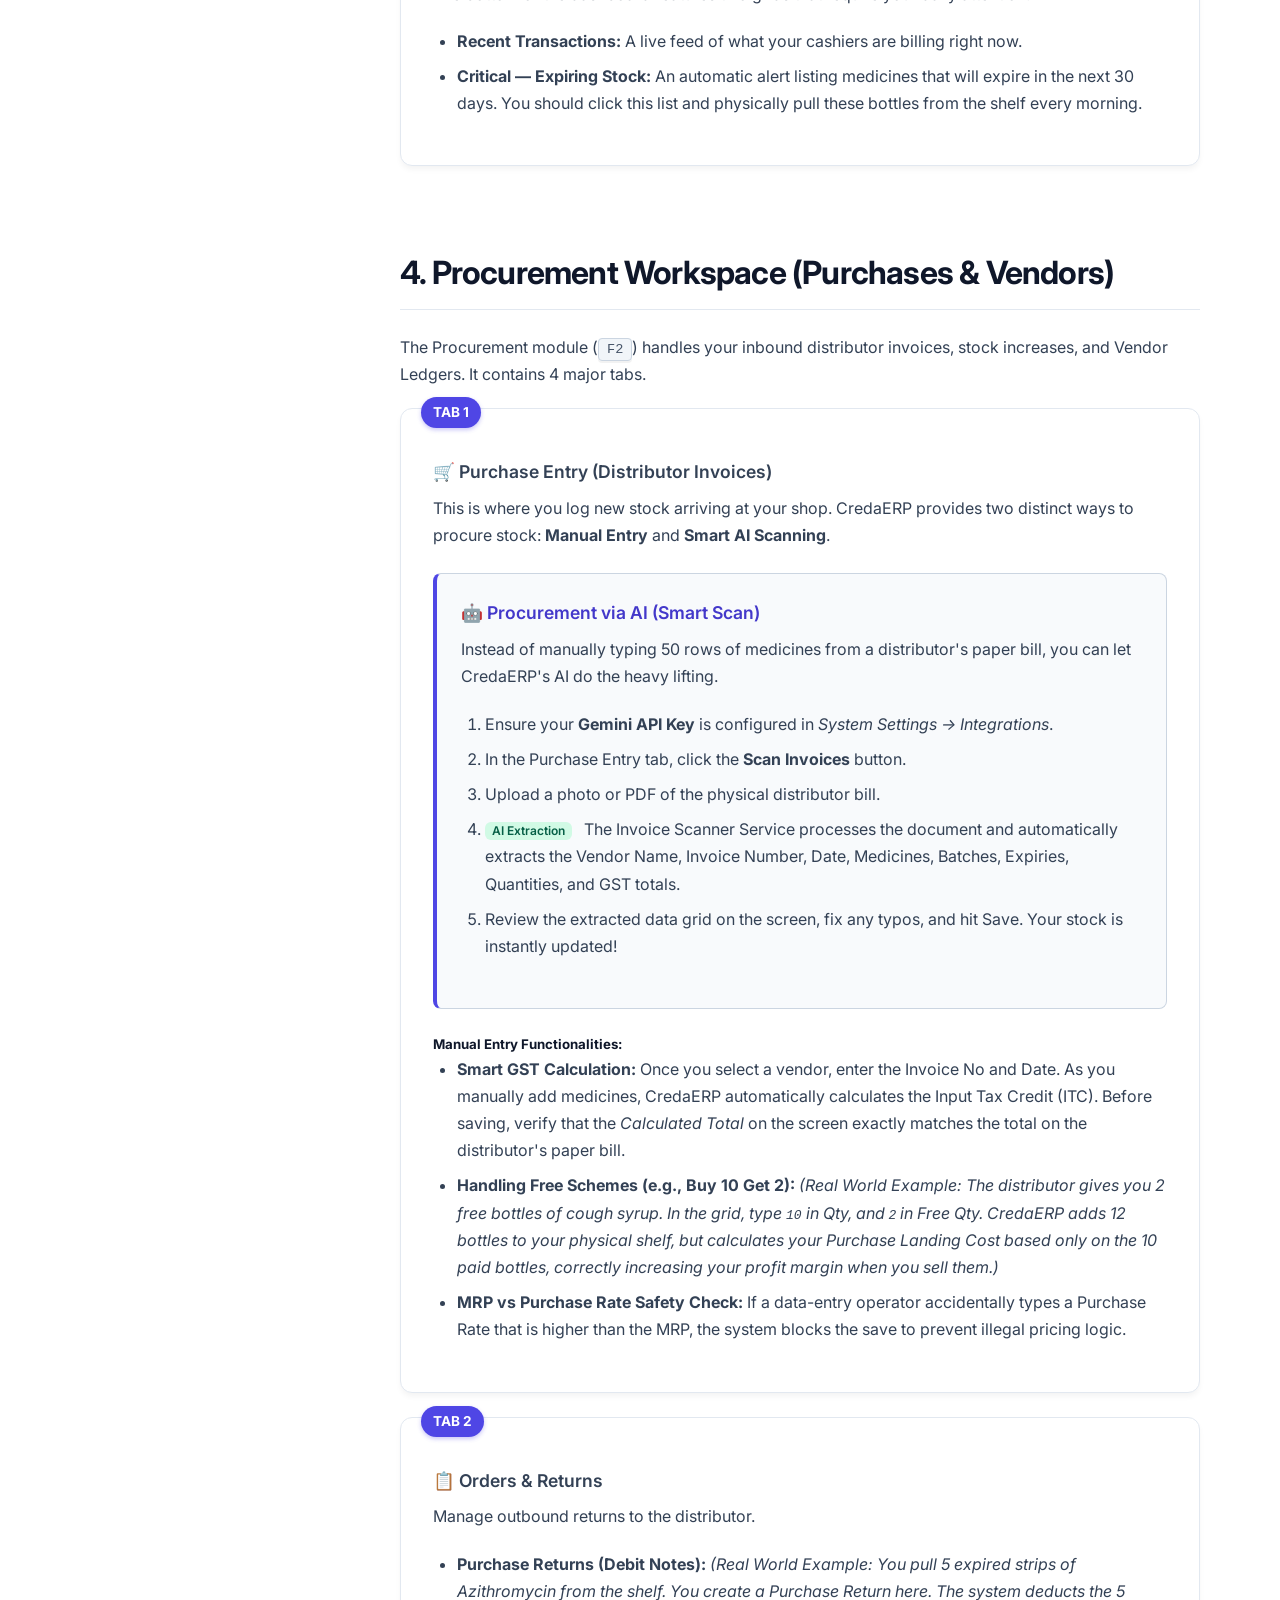
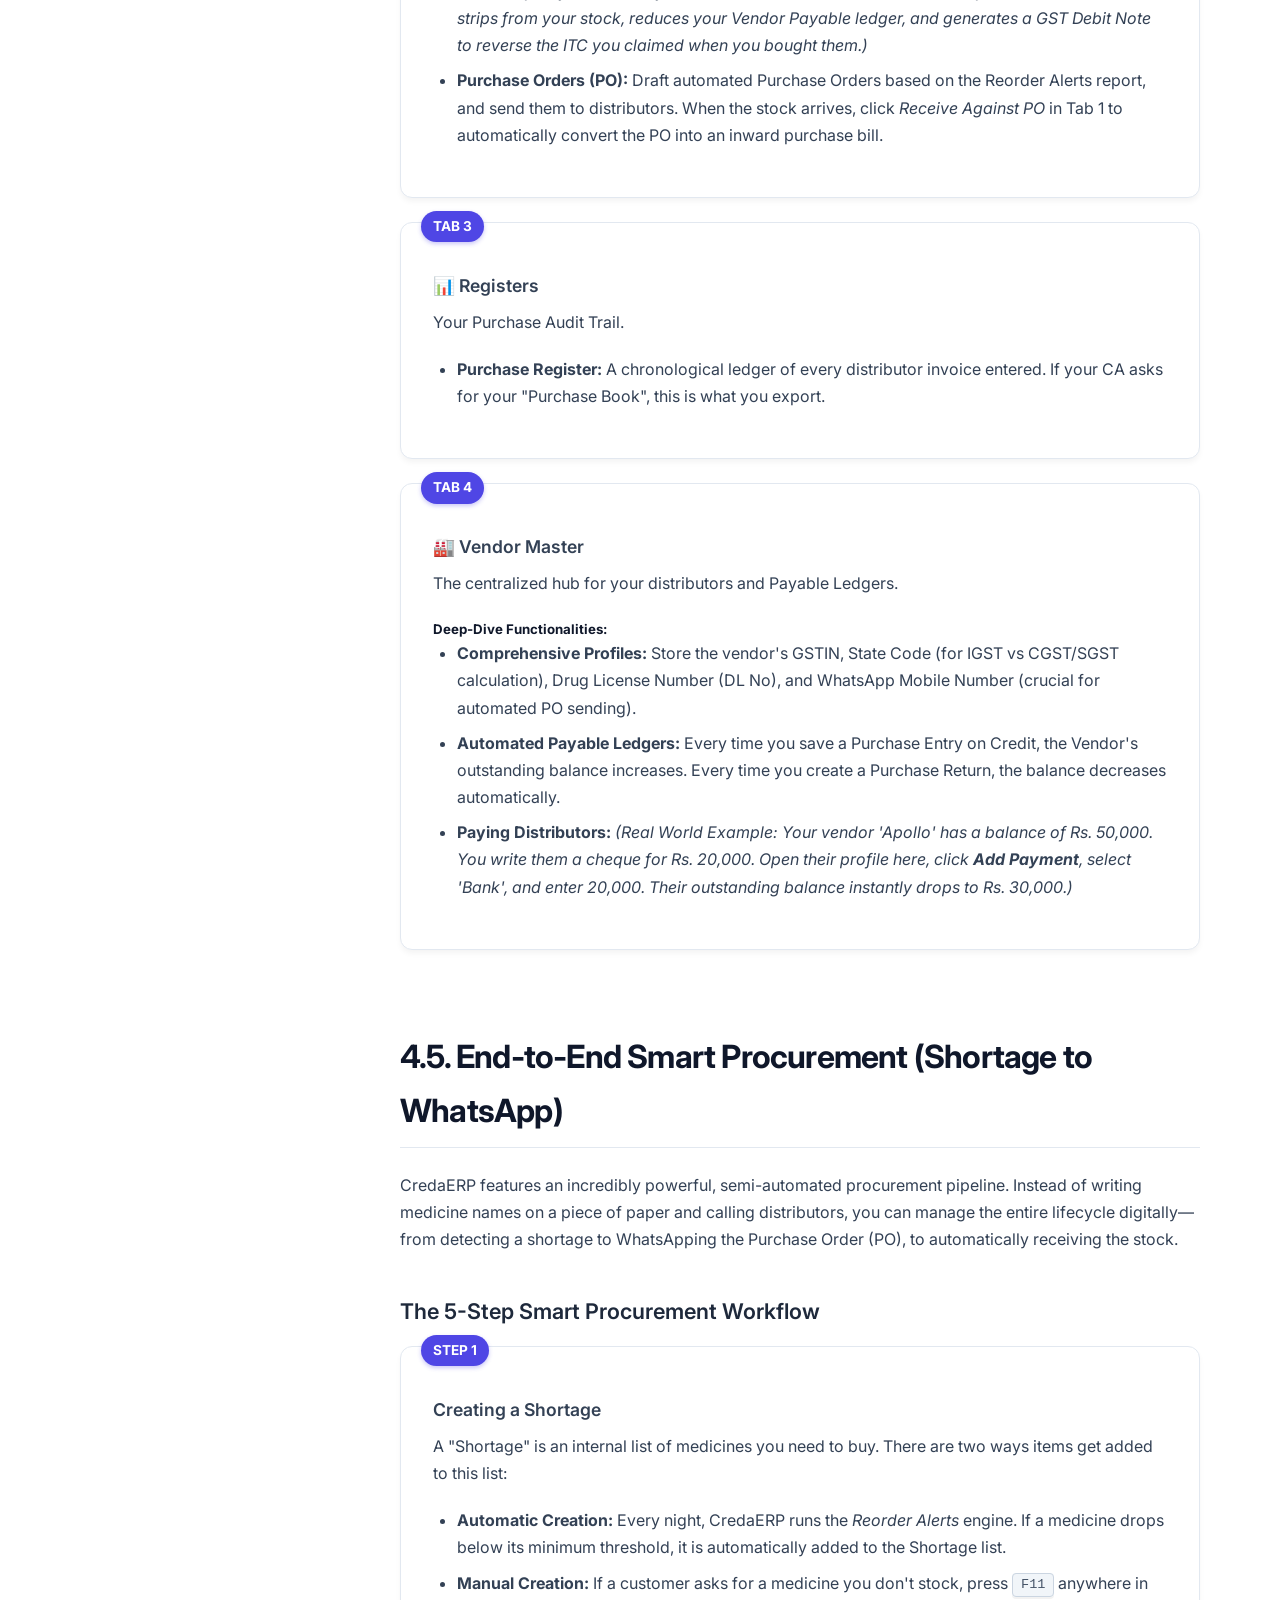
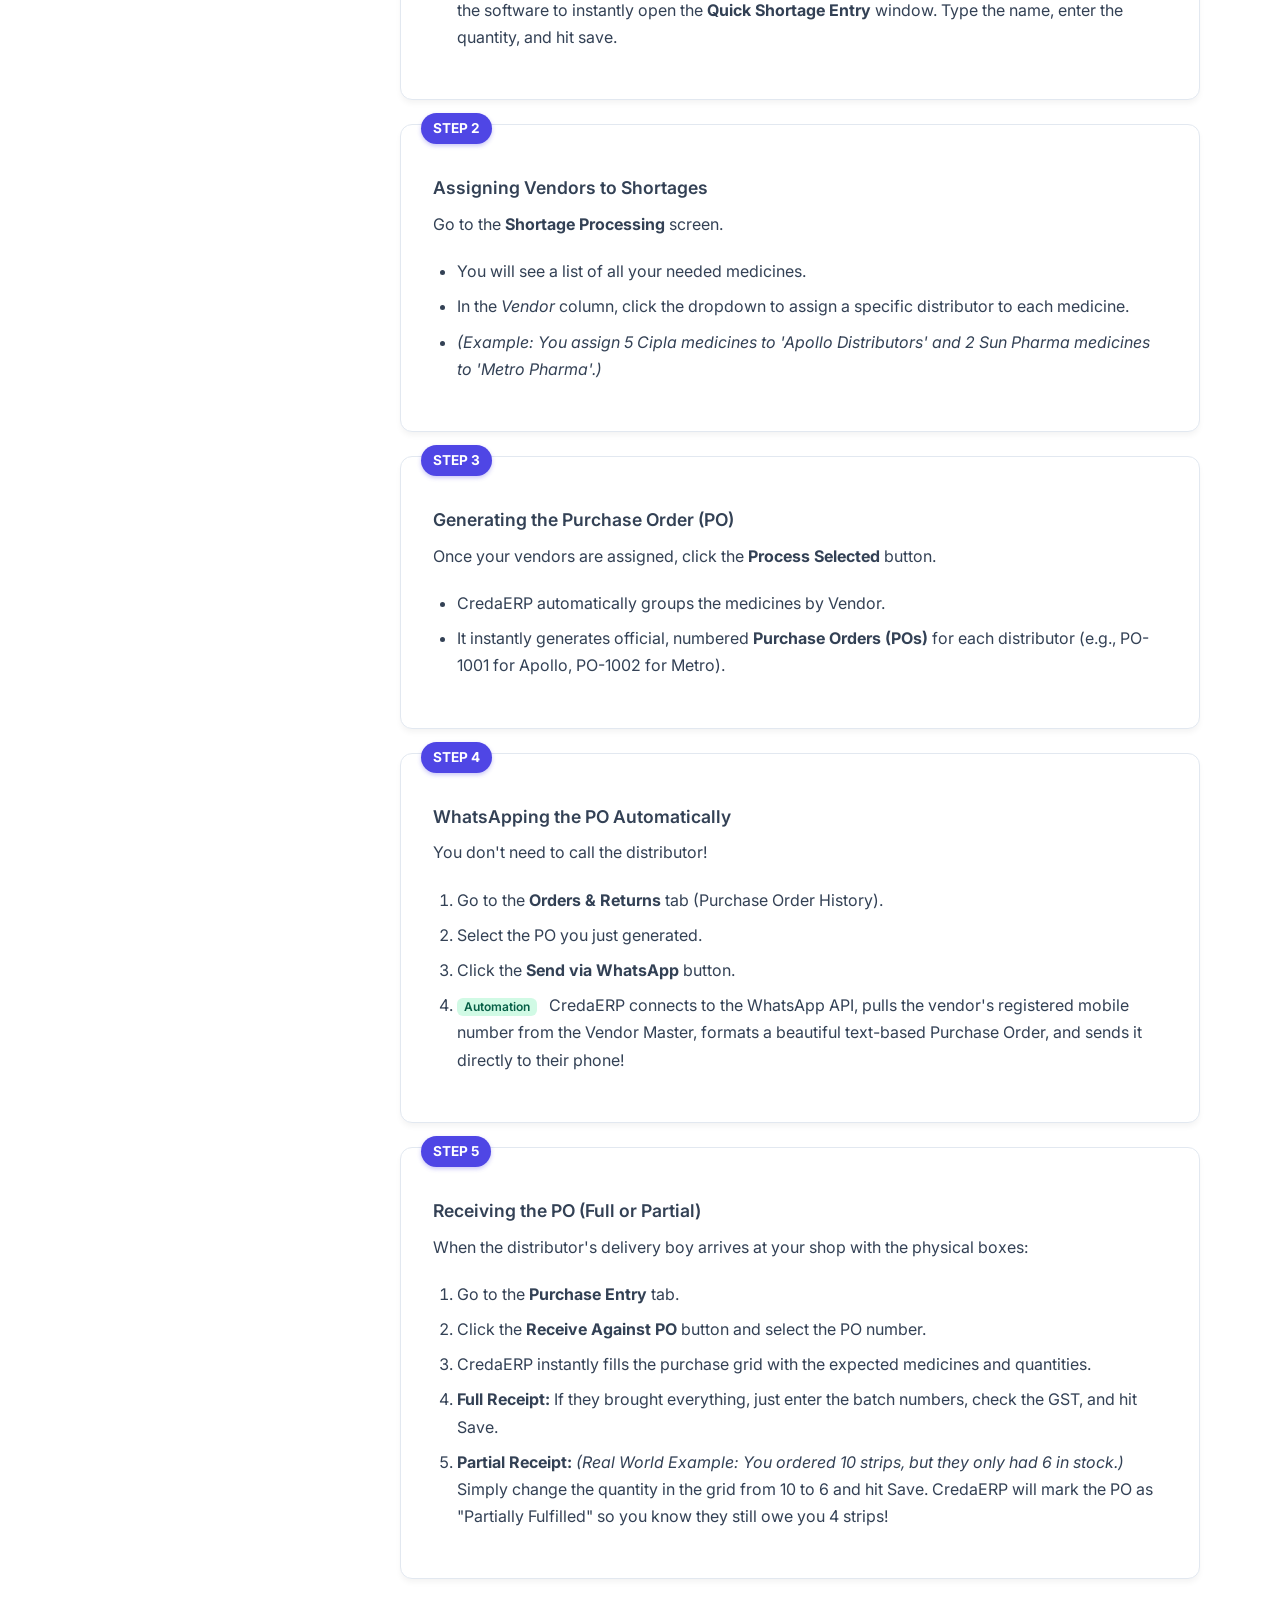
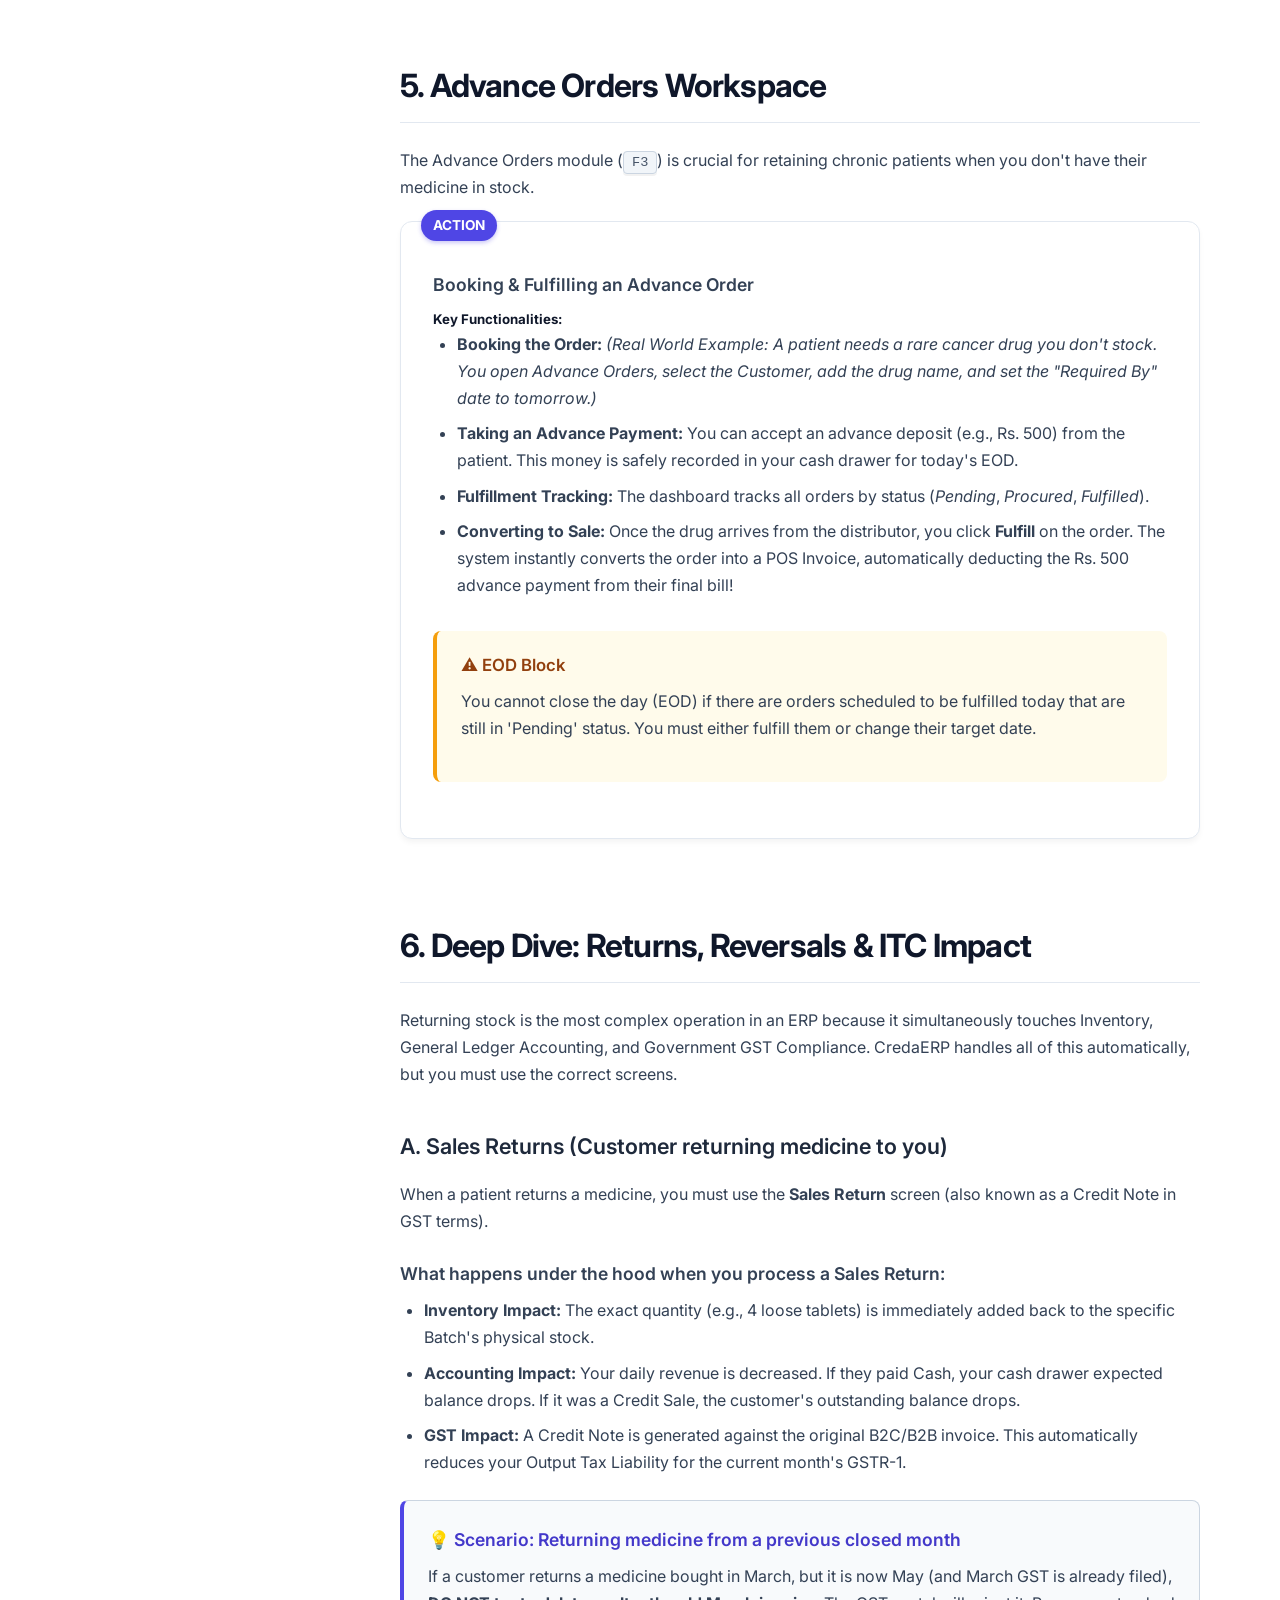
==== commit 2e8c1a23: "Set website version to 1.0.0" ====
--- a/user-manual/index.html
+++ b/user-manual/index.html
@@ -516,7 +516,7 @@
         <main class="main-content">
             <header class="header">
                 <h1>CredaERP Operations Manual</h1>
-                <p>Your practical, step-by-step support guide for running CredaERP (v3.1.4). When you are unsure where to click, start with <strong>I’m Stuck — Fix It Now</strong>, then follow the exact workflow for your task.</p>
+                <p>Your practical, step-by-step support guide for running CredaERP (v1.0.0). When you are unsure where to click, start with <strong>I’m Stuck — Fix It Now</strong>, then follow the exact workflow for your task.</p>
                 <div class="callout info manual-start-callout">
                     <div class="callout-header">👋 Use this manual like a support engineer</div>
                     <p>Search the screen name, task or message you can see. Follow the numbered steps in order. If an action appears to fail, check the relevant history/register before trying it again. This prevents duplicate bills, purchases and stock changes.</p>
@@ -1584,8 +1584,8 @@
 
                 <!-- Release Notes -->
                 <section id="release-notes">
-                    <h2>19. Release Notes (v3.1.4)</h2>
-                    <p>Welcome to CredaERP v3.1.4. This release focuses on data integrity, GST compliance, pharmacy workflows and operational reliability.</p>
+                    <h2>19. Release Notes (v1.0.0)</h2>
+                    <p>Welcome to CredaERP v1.0.0. This release focuses on data integrity, GST compliance, pharmacy workflows and operational reliability.</p>
                     <ul>
                         <li><strong>Fixed:</strong> Pack-size decimal truncation. Inventory math now utilizes strict Big-Decimal arithmetic to prevent losing fractional tablets during conversions.</li>
                         <li><strong>Fixed:</strong> Backup Restore Deadlock. The database connection pool now gracefully shuts down prior to pg_restore, preventing locking errors during disaster recovery.</li>
